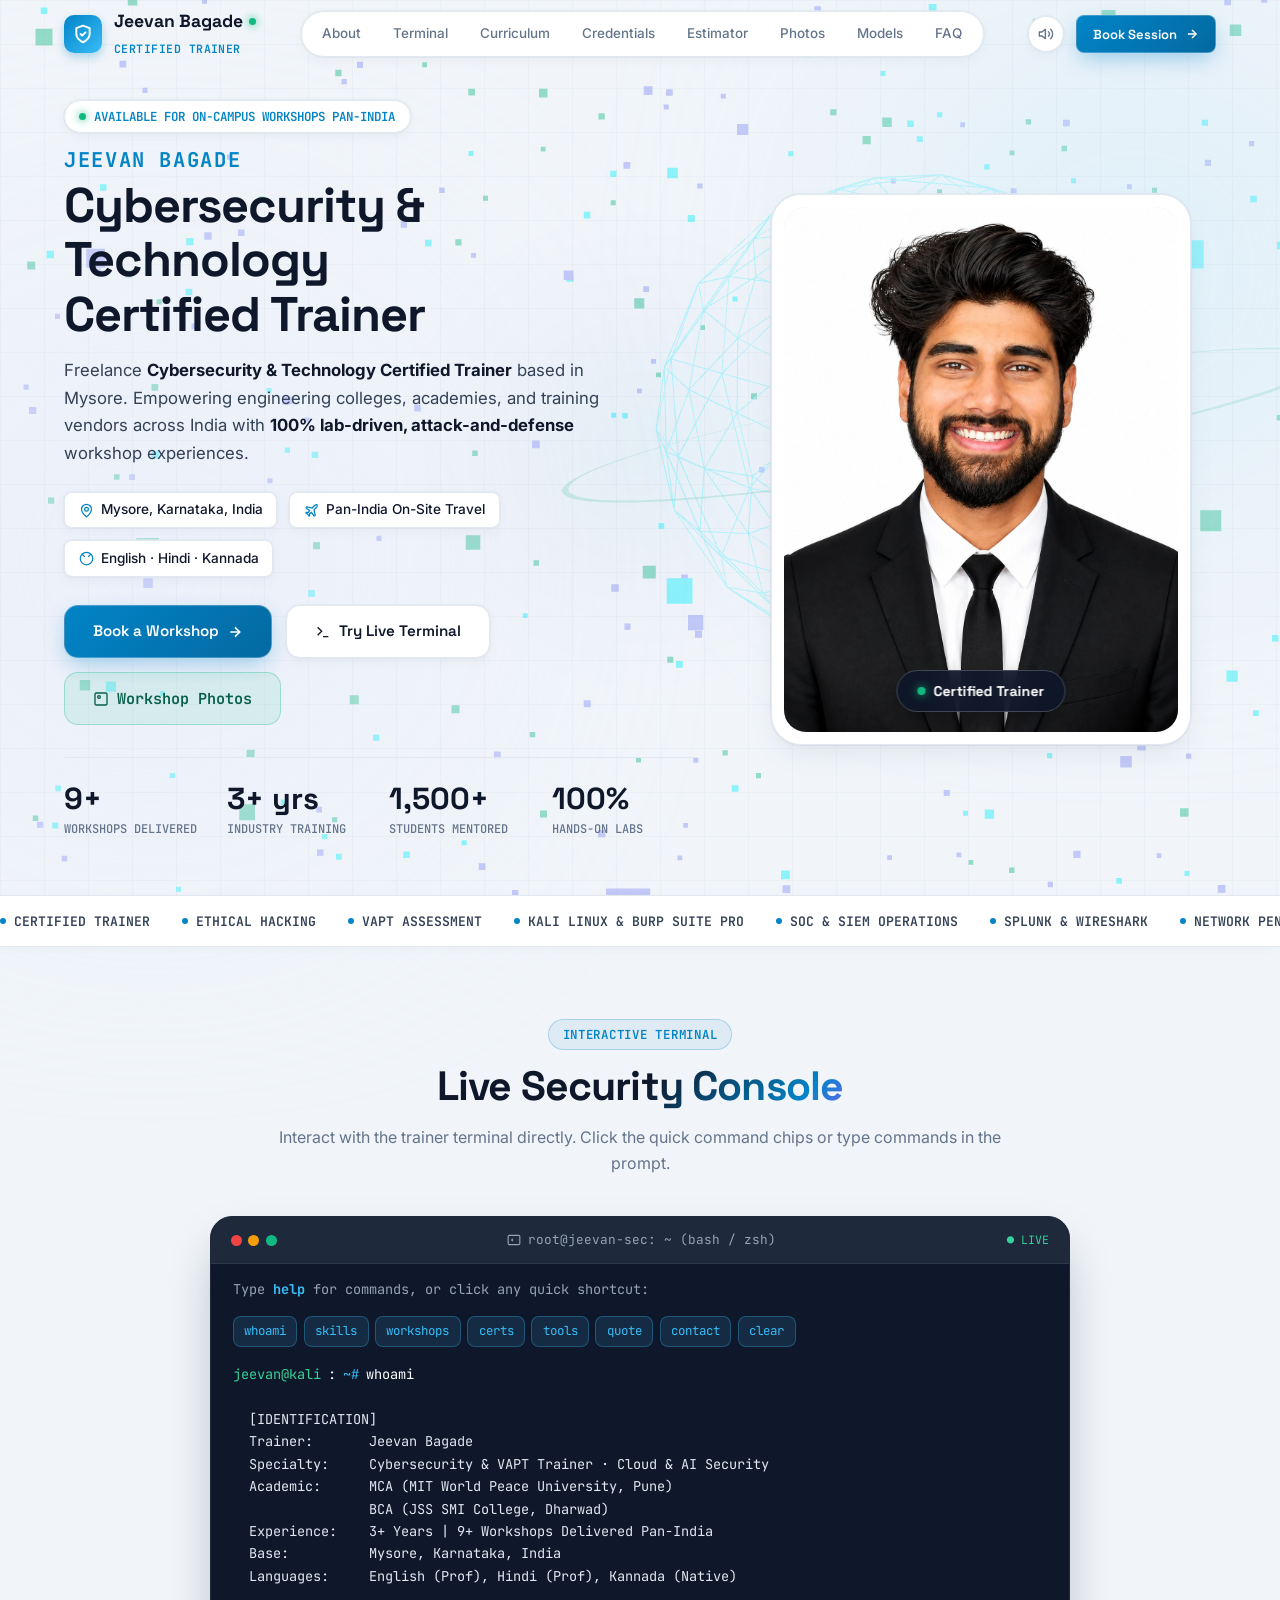
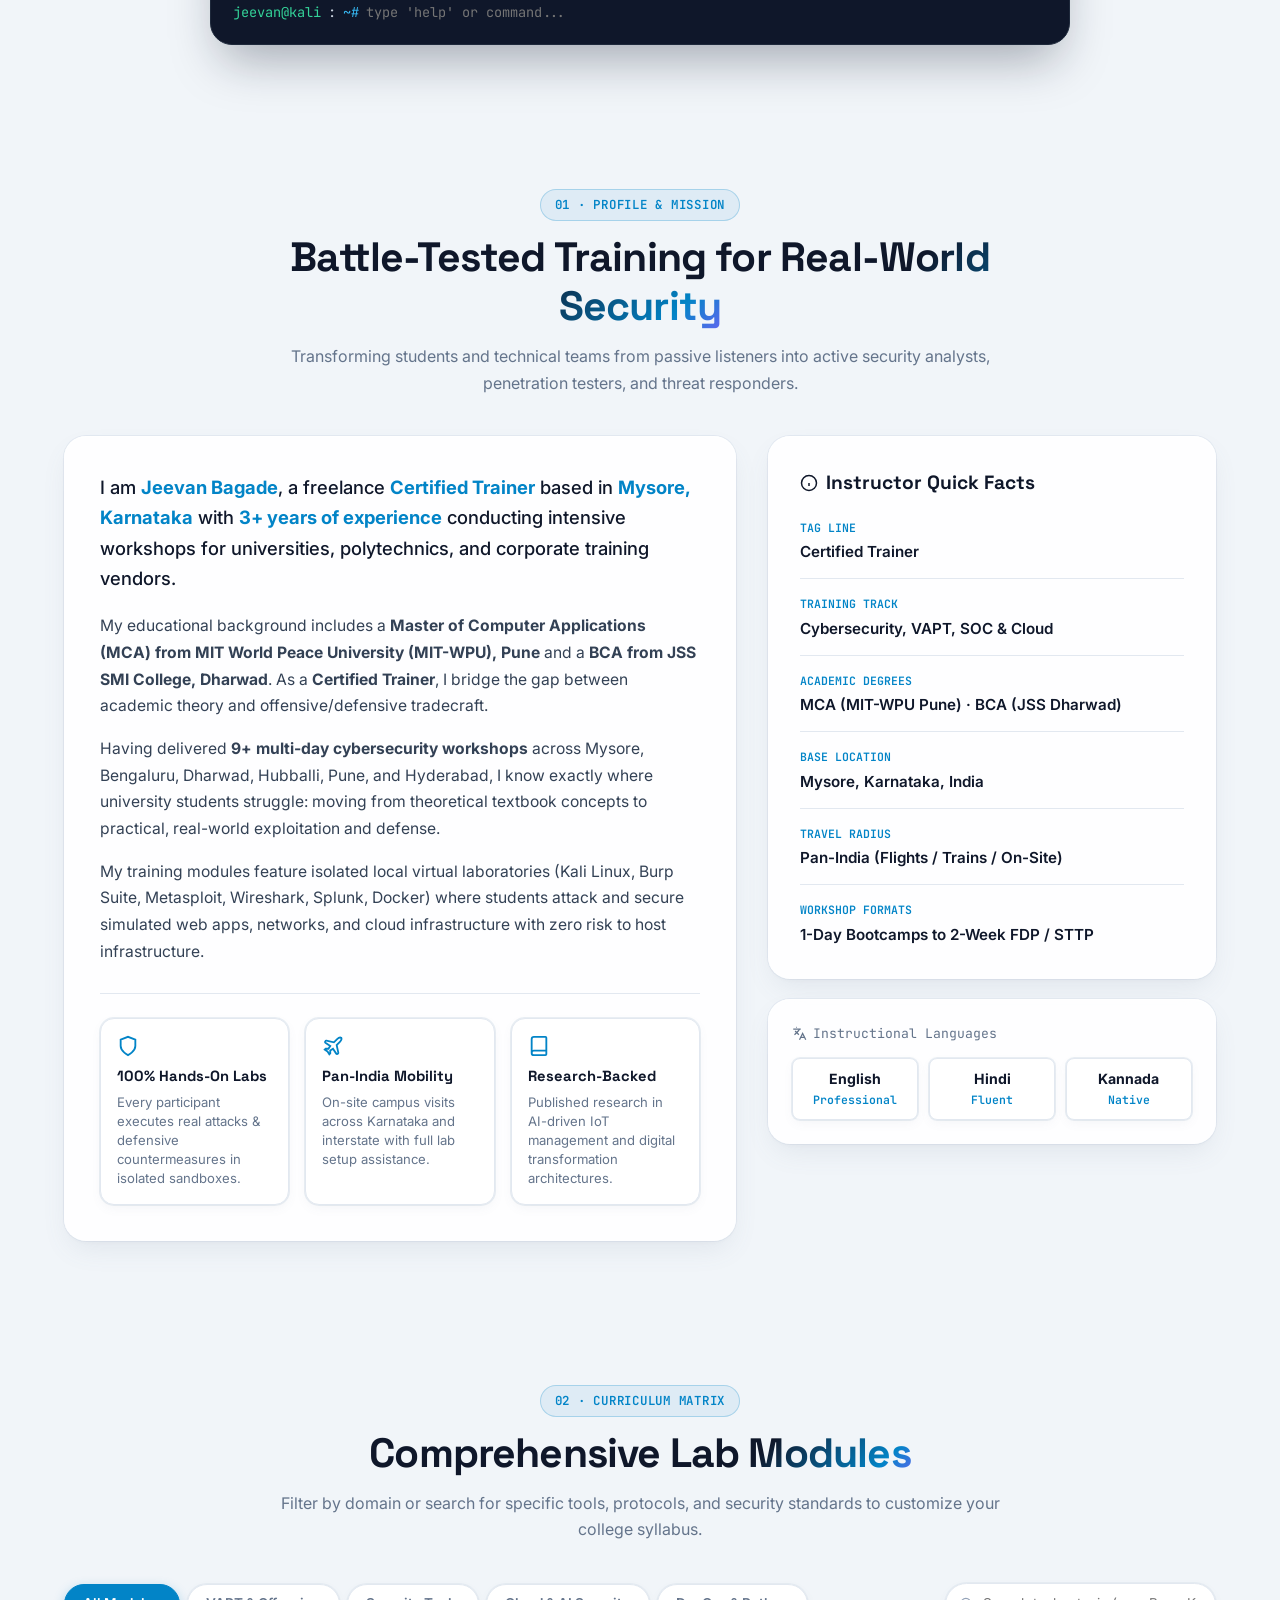
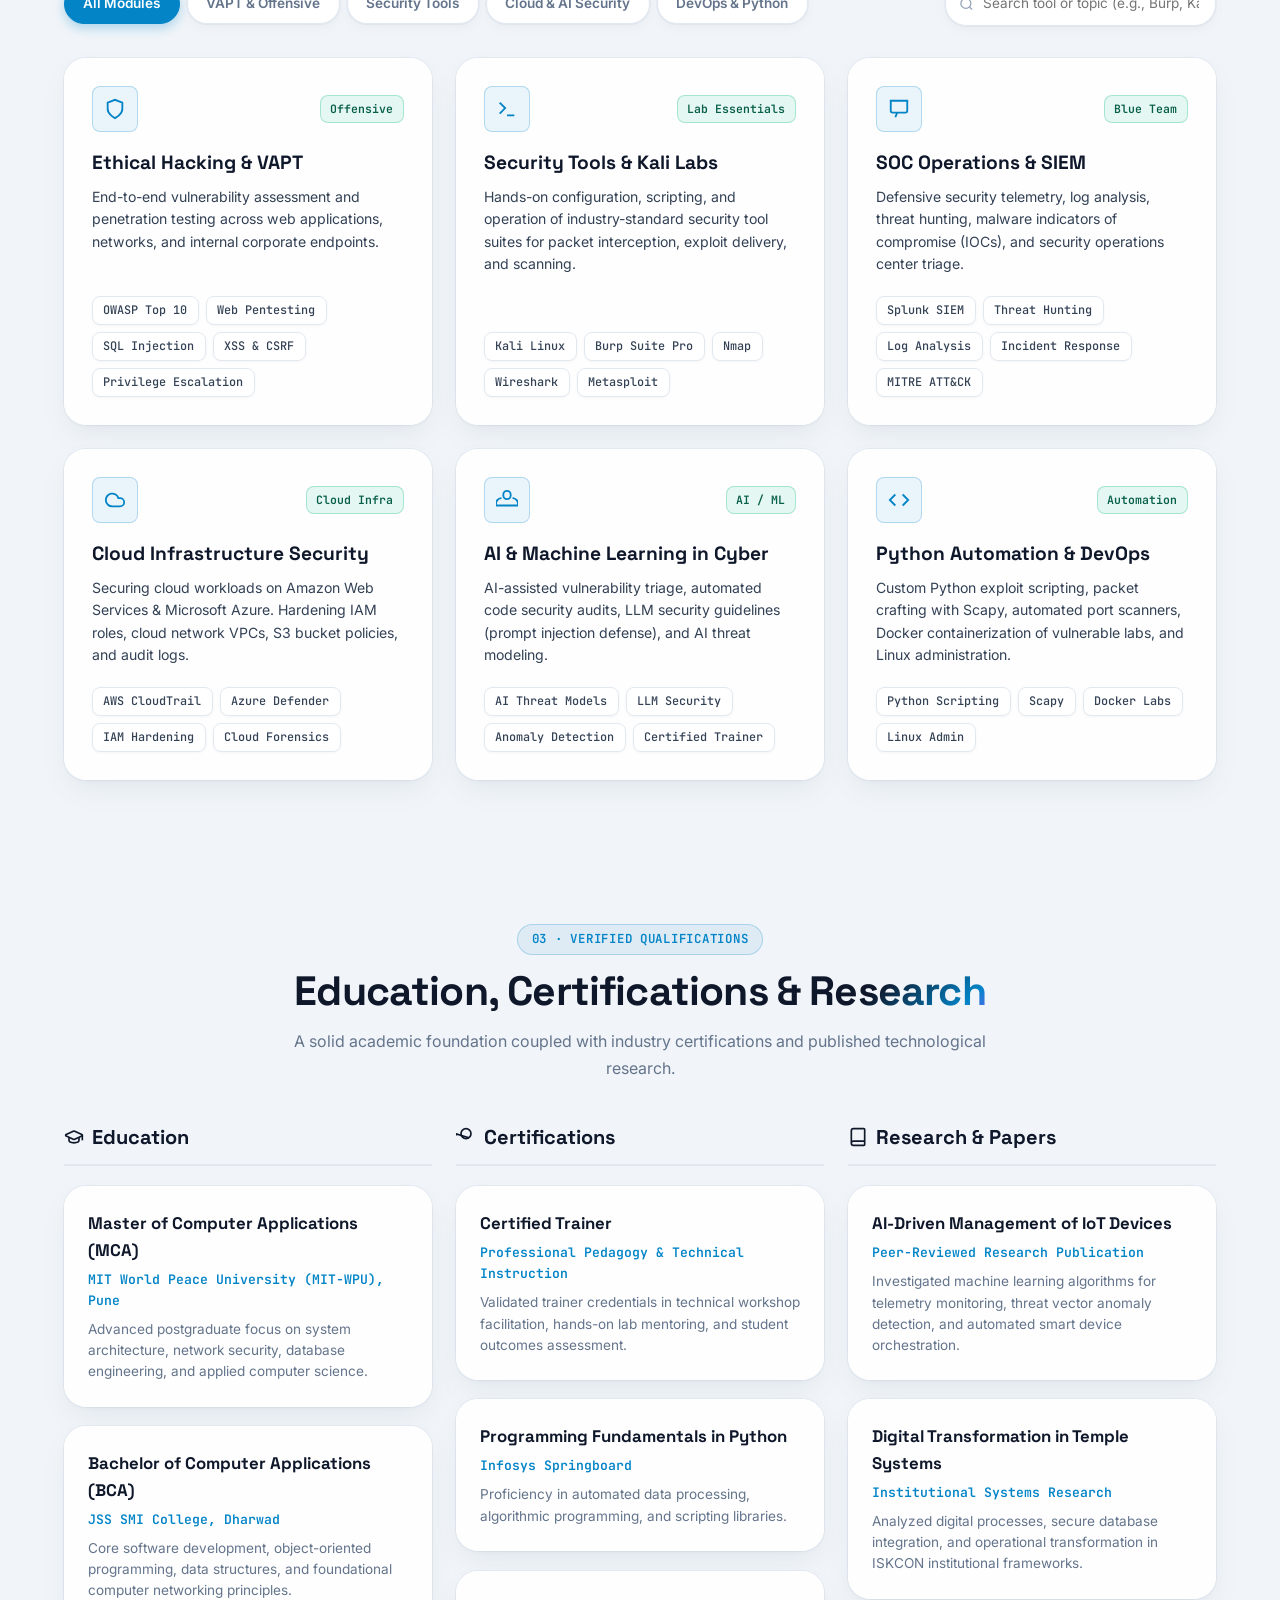
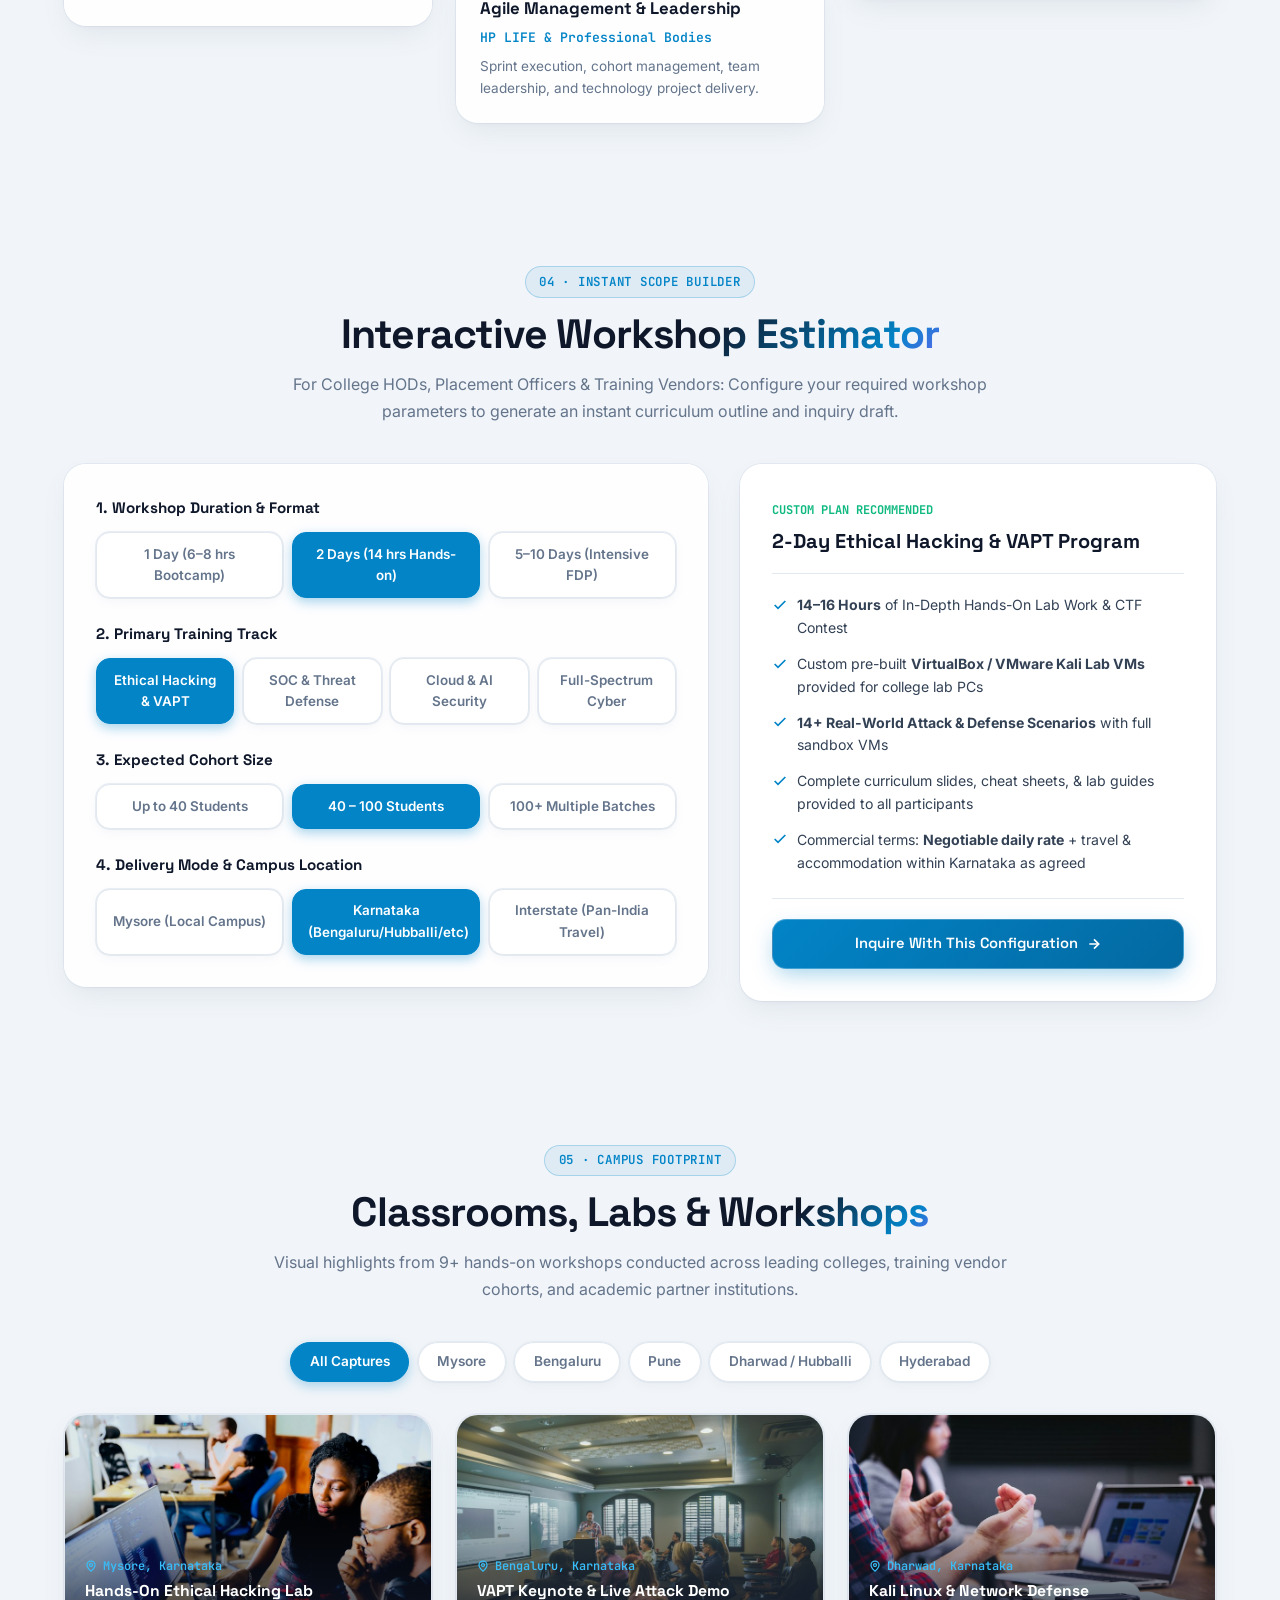
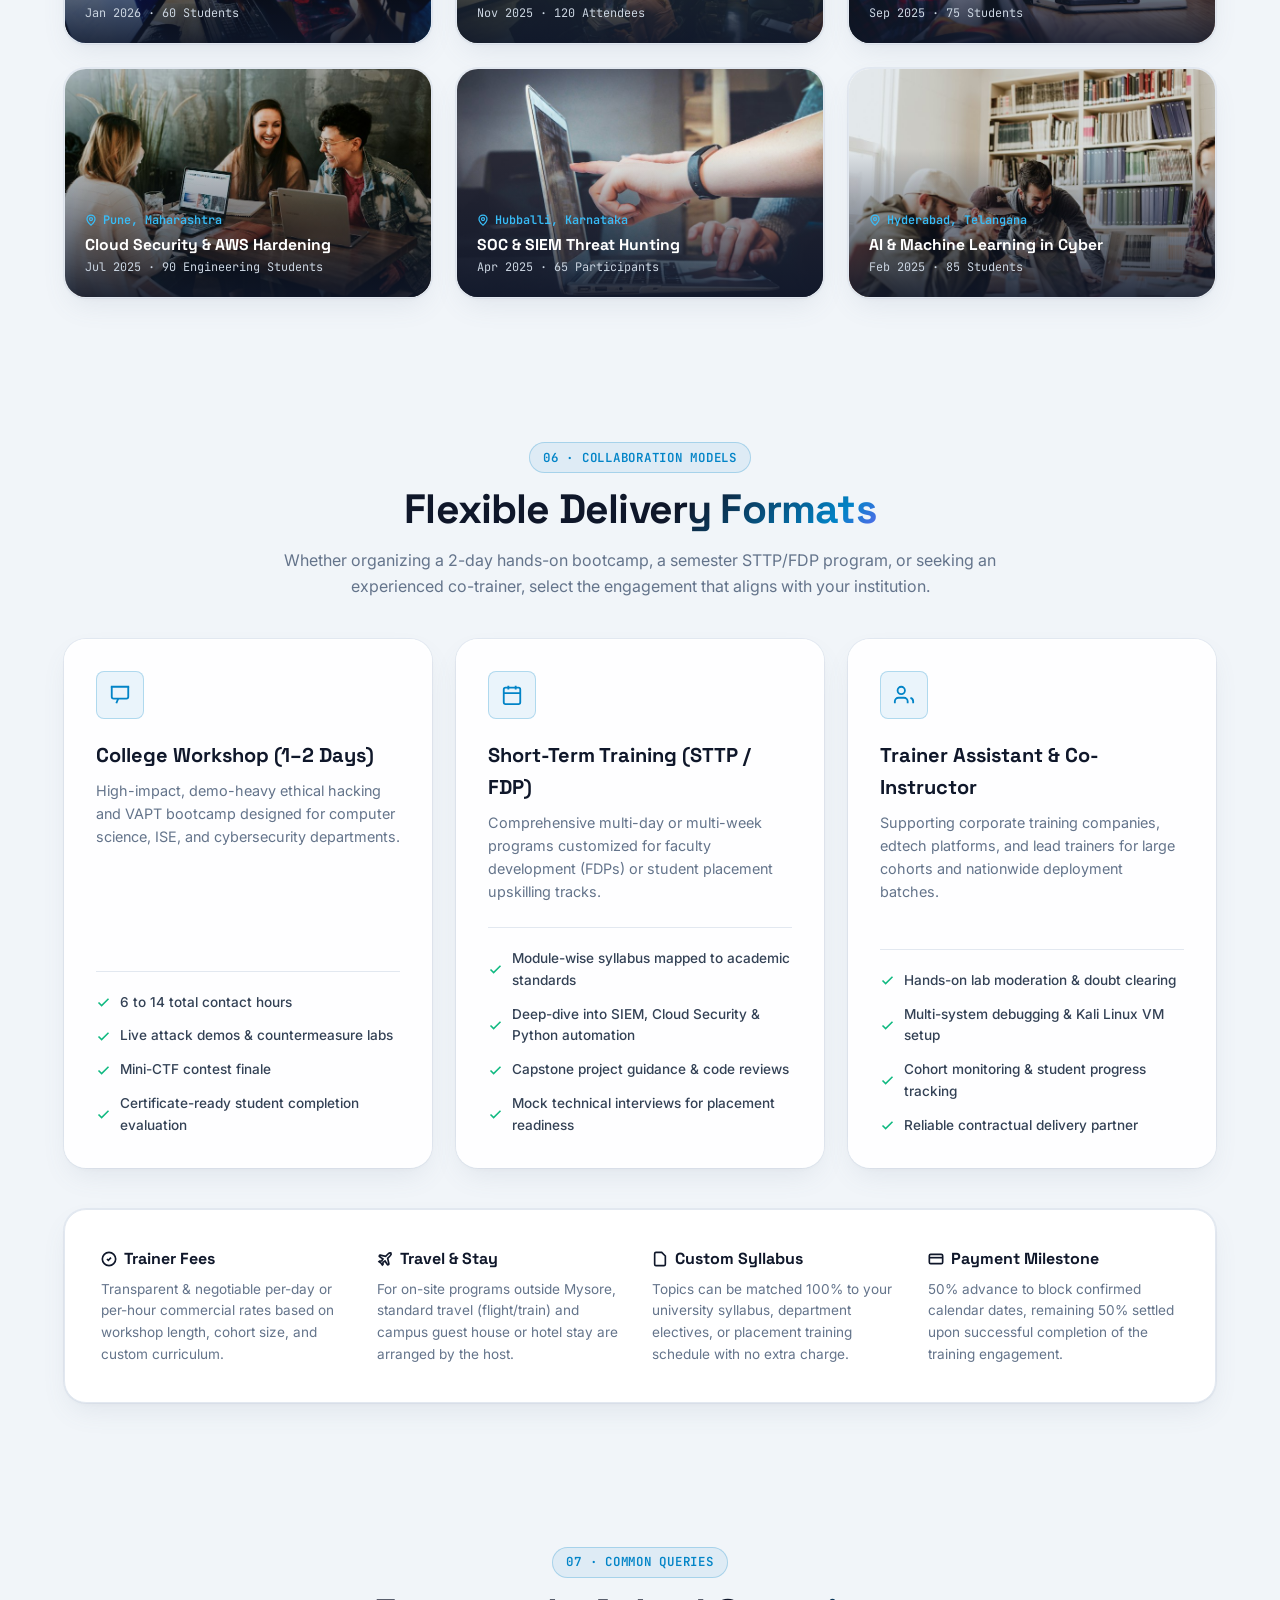
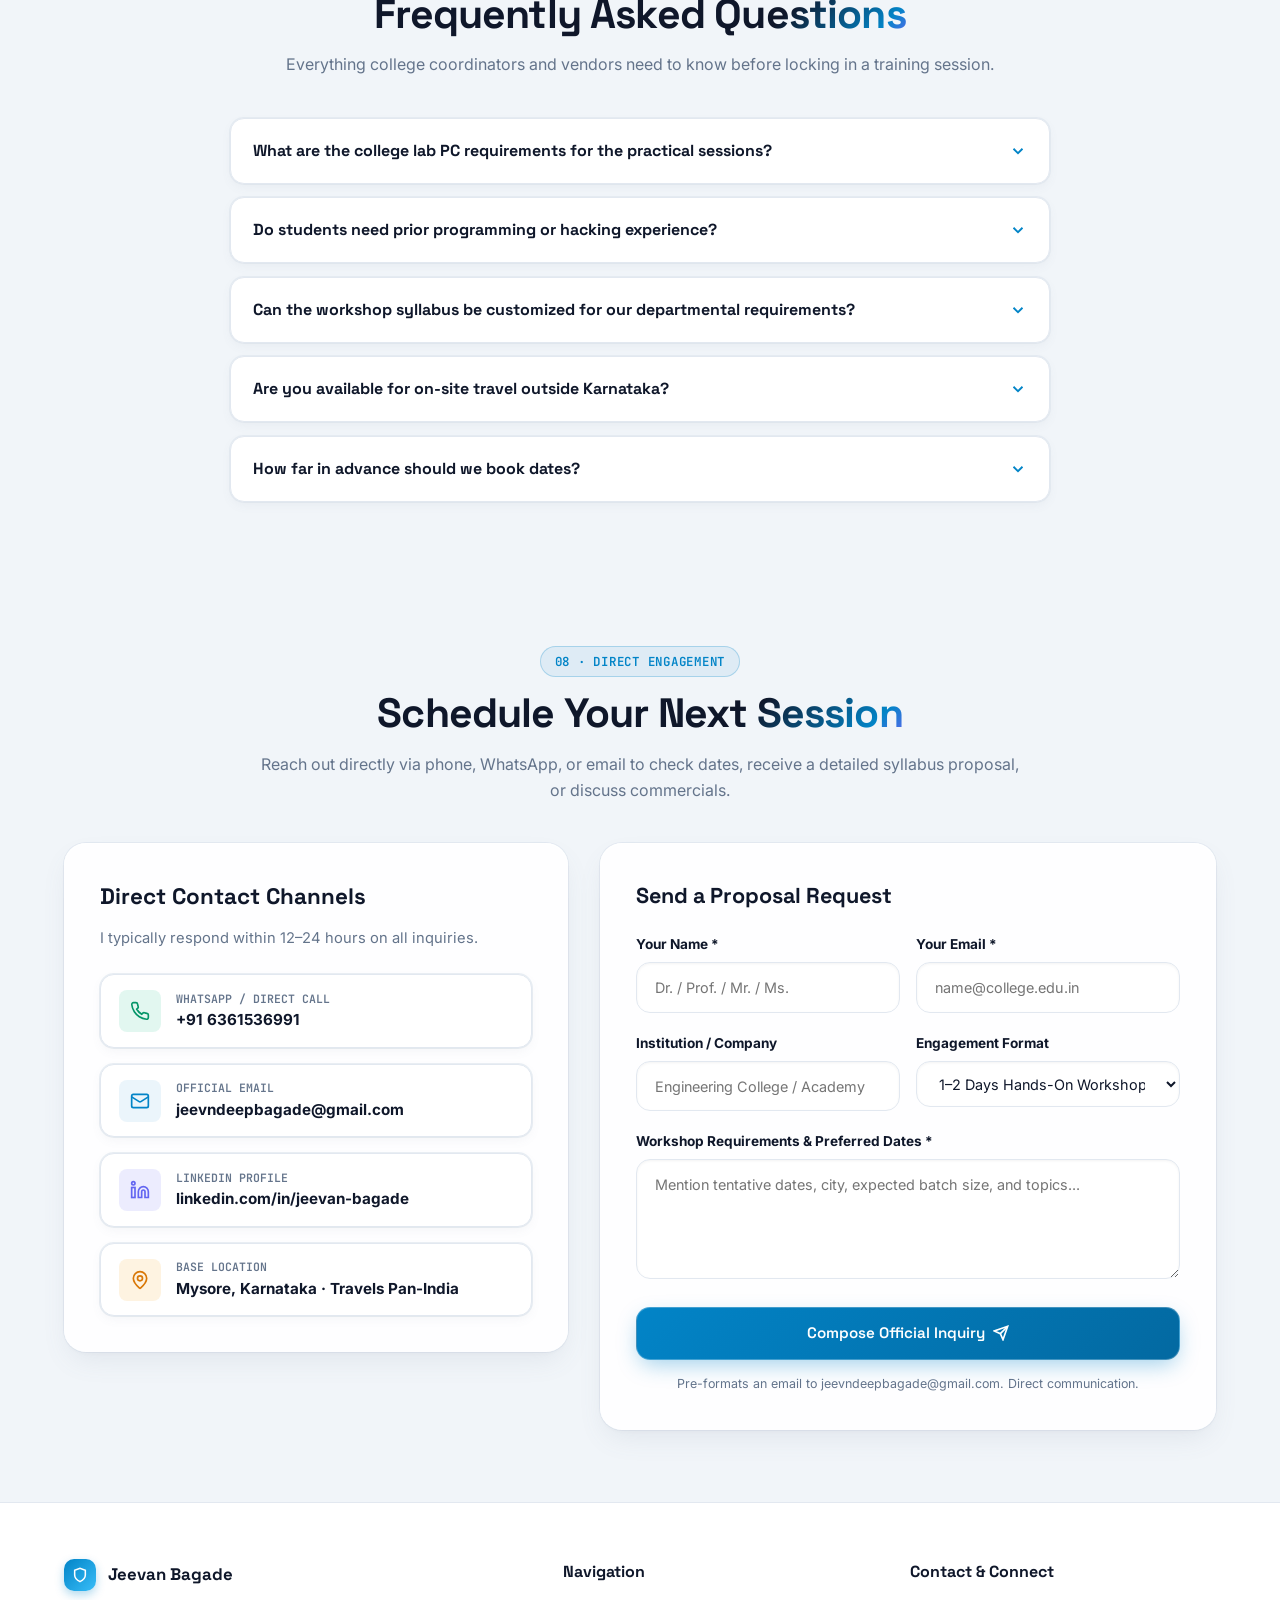
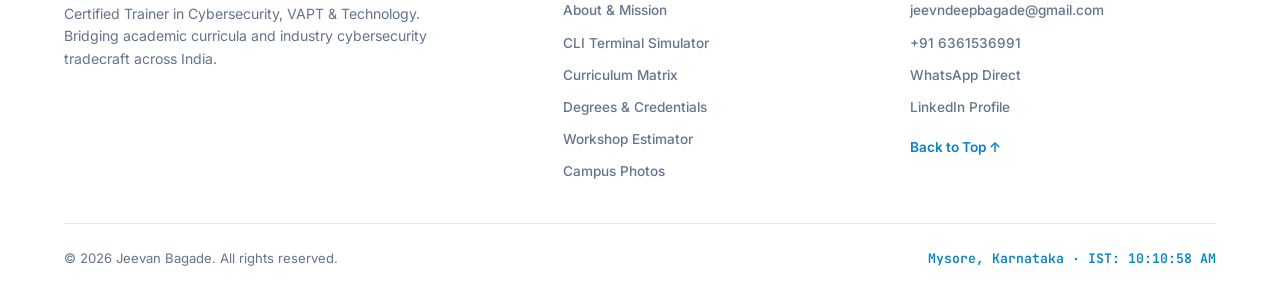
==== index.html @ 4c2729c3 "Initial commit: Jeevan Bagade Portfolio Website" ====
<!DOCTYPE html>
<html lang="en">
<head>
  <meta charset="utf-8">
  <meta name="viewport" content="width=device-width, initial-scale=1">
  <meta name="color-scheme" content="light">
  <meta name="theme-color" content="#f1f5f9">

  <title>Jeevan Bagade — Certified Trainer | Cybersecurity &amp; Technology | Mysore, Karnataka</title>
  <meta name="description" content="Jeevan Bagade — Certified Trainer for Cybersecurity, VAPT &amp; Technology based in Mysore, Karnataka. 3+ years experience, 9+ workshops delivered across India.">

  <!-- Open Graph / Meta -->
  <meta property="og:type" content="website">
  <meta property="og:title" content="Jeevan Bagade — Certified Trainer">
  <meta property="og:description" content="Certified Trainer for Cybersecurity &amp; Technology. Hands-on labs in Ethical Hacking, VAPT, SOC &amp; Cloud Security. 9+ workshops pan-India.">
  <meta property="og:image" content="assets/images/portrait.jpg">
  <meta property="og:url" content="https://www.jeevanbagade.in/">
  <meta name="twitter:card" content="summary_large_image">

  <!-- Favicon -->
  <link rel="icon" href="assets/images/favicon.svg" type="image/svg+xml">

  <!-- Google Fonts -->
  <link rel="preconnect" href="https://fonts.googleapis.com">
  <link rel="preconnect" href="https://fonts.gstatic.com" crossorigin>
  <link href="https://fonts.googleapis.com/css2?family=Inter:wght@400;500;600;700&family=JetBrains+Mono:wght@400;500;600&family=Space+Grotesk:wght@500;600;700;800&display=swap" rel="stylesheet">

  <!-- Stylesheet -->
  <link rel="stylesheet" href="css/styles.css">
</head>
<body id="top">

  <!-- WebGL 3D Background Canvas -->
  <canvas id="webgl-canvas" aria-hidden="true"></canvas>

  <!-- Clay Grid & Mouse Glow Followers -->
  <div class="clay-grid-overlay" aria-hidden="true"></div>
  <div class="mouse-glow-follower" id="mouse-glow" aria-hidden="true"></div>

  <!-- Ambient Blurred Orbs (Soft Pastel) -->
  <div class="ambient-orb orb-1" aria-hidden="true"></div>
  <div class="ambient-orb orb-2" aria-hidden="true"></div>

  <!-- Scroll Progress Indicator -->
  <div class="scroll-progress-bar" id="scroll-progress" aria-hidden="true"></div>

  <!-- Accessibility Skip Link -->
  <a class="skip-link" href="#main">Skip to main content</a>

  <!-- ======================= SITE HEADER ======================= -->
  <header class="site-header" id="header">
    <div class="container header-inner">
      <a class="brand" href="#top" aria-label="Jeevan Bagade Portfolio Homepage">
        <div class="brand-badge" aria-hidden="true">
          <svg width="20" height="20" viewBox="0 0 24 24" fill="none" stroke="currentColor" stroke-width="2.3" stroke-linecap="round" stroke-linejoin="round">
            <path d="M12 22s8-4 8-10V5l-8-3-8 3v7c0 6 8 10 8 10z"/>
            <path d="m9 12 2 2 4-4"/>
          </svg>
        </div>
        <div class="brand-text">
          <span class="brand-name">
            Jeevan Bagade
            <span class="brand-status-dot" title="Available for workshops"></span>
          </span>
          <span class="brand-sub">Certified Trainer</span>
        </div>
      </a>

      <!-- Desktop Nav -->
      <nav class="nav-desktop" aria-label="Main Navigation">
        <a class="nav-link" href="#about">About</a>
        <a class="nav-link" href="#terminal">Terminal</a>
        <a class="nav-link" href="#skills">Curriculum</a>
        <a class="nav-link" href="#credentials">Credentials</a>
        <a class="nav-link" href="#estimator">Estimator</a>
        <a class="nav-link" href="#gallery">Photos</a>
        <a class="nav-link" href="#engagements">Models</a>
        <a class="nav-link" href="#faq">FAQ</a>
      </nav>

      <!-- Action buttons -->
      <div class="header-actions">
        <!-- Audio Synth Toggle -->
        <button class="audio-toggle-btn" id="audio-toggle" type="button" aria-label="Toggle cyber audio effects" title="Toggle audio sound FX">
          <svg width="16" height="16" viewBox="0 0 24 24" fill="none" stroke="currentColor" stroke-width="2" stroke-linecap="round" stroke-linejoin="round">
            <polygon points="11 5 6 9 2 9 2 15 6 15 11 19 11 5"></polygon>
            <path d="M15.54 8.46a5 5 0 0 1 0 7.07"></path>
            <path d="M19.07 4.93a10 10 0 0 1 0 14.14"></path>
          </svg>
        </button>

        <a class="btn btn-primary btn-sm" href="#contact">
          <span>Book Session</span>
          <svg width="14" height="14" viewBox="0 0 24 24" fill="none" stroke="currentColor" stroke-width="2.5">
            <line x1="5" y1="12" x2="19" y2="12"></line>
            <polyline points="12 5 19 12 12 19"></polyline>
          </svg>
        </a>

        <!-- Mobile Menu Toggle -->
        <button class="nav-mobile-toggle" id="mobile-toggle" type="button" aria-expanded="false" aria-controls="mobile-drawer" aria-label="Toggle Navigation">
          <svg width="20" height="20" viewBox="0 0 24 24" fill="none" stroke="currentColor" stroke-width="2">
            <line x1="3" y1="12" x2="21" y2="12"></line>
            <line x1="3" y1="6" x2="21" y2="6"></line>
            <line x1="3" y1="18" x2="21" y2="18"></line>
          </svg>
        </button>
      </div>
    </div>
  </header>

  <!-- Mobile Drawer -->
  <div class="mobile-nav-drawer" id="mobile-drawer">
    <a class="mobile-nav-link" href="#about">About <span>→</span></a>
    <a class="mobile-nav-link" href="#terminal">Terminal Simulator <span>→</span></a>
    <a class="mobile-nav-link" href="#skills">Curriculum &amp; Labs <span>→</span></a>
    <a class="mobile-nav-link" href="#credentials">Credentials <span>→</span></a>
    <a class="mobile-nav-link" href="#estimator">Workshop Estimator <span>→</span></a>
    <a class="mobile-nav-link" href="#gallery">On Campus Photos <span>→</span></a>
    <a class="mobile-nav-link" href="#engagements">Engagement Models <span>→</span></a>
    <a class="mobile-nav-link" href="#faq">FAQ <span>→</span></a>
    <a class="btn btn-primary btn-block mt-3" href="#contact">Schedule Workshop Now</a>
  </div>

  <main id="main">

    <!-- ======================= HERO SECTION (CLAY WHITE) ======================= -->
    <section class="hero-section" id="hero">
      <div class="container hero-grid">
        <div class="hero-content">
          
          <div class="hero-badge-pill">
            <span class="brand-status-dot"></span>
            <span>AVAILABLE FOR ON-CAMPUS WORKSHOPS PAN-INDIA</span>
          </div>

          <h1 class="hero-title">
            <span class="title-lead">Jeevan Bagade</span>
            Cybersecurity &amp; Technology <br>
            <span class="gradient-text">Certified Trainer</span>
          </h1>

          <p class="hero-tagline">
            Freelance <strong>Cybersecurity &amp; Technology Certified Trainer</strong> based in Mysore. 
            Empowering engineering colleges, academies, and training vendors across India with 
            <strong>100% lab-driven, attack-and-defense</strong> workshop experiences.
          </p>

          <div class="hero-meta-strip">
            <div class="hero-meta-item">
              <svg width="15" height="15" viewBox="0 0 24 24" fill="none" stroke="currentColor" stroke-width="2"><path d="M20 10c0 4.99-5.54 10.19-7.4 11.8a1 1 0 0 1-1.2 0C9.54 20.19 4 14.99 4 10a8 8 0 0 1 16 0Z"/><circle cx="12" cy="10" r="3"/></svg>
              <span>Mysore, Karnataka, India</span>
            </div>
            <div class="hero-meta-item">
              <svg width="15" height="15" viewBox="0 0 24 24" fill="none" stroke="currentColor" stroke-width="2"><path d="M17.8 19.2 16 11l3.5-3.5C21 6 21.5 4 21 3c-1-.5-3 0-4.5 1.5L13 8 4.8 6.2c-.5-.1-.9.1-1.1.5l-.3.5c-.2.5-.1 1 .3 1.3L9 12l-2 3H4l-1 1 3 2 2 3 1-1v-3l3-2 3.5 5.3c.3.4.8.5 1.3.3l.5-.2c.4-.3.6-.7.5-1.2Z"/></svg>
              <span>Pan-India On-Site Travel</span>
            </div>
            <div class="hero-meta-item">
              <svg width="15" height="15" viewBox="0 0 24 24" fill="none" stroke="currentColor" stroke-width="2"><circle cx="12" cy="12" r="10"/><path d="m4.93 4.93 4.24 4.24"/><path d="m14.83 9.17 4.24-4.24"/></svg>
              <span>English · Hindi · Kannada</span>
            </div>
          </div>

          <div class="hero-cta-group">
            <a class="btn btn-primary btn-lg" href="#contact">
              <span>Book a Workshop</span>
              <svg width="16" height="16" viewBox="0 0 24 24" fill="none" stroke="currentColor" stroke-width="2.5"><line x1="5" y1="12" x2="19" y2="12"></line><polyline points="12 5 19 12 12 19"></polyline></svg>
            </a>
            <a class="btn btn-secondary btn-lg" href="#terminal">
              <svg width="16" height="16" viewBox="0 0 24 24" fill="none" stroke="currentColor" stroke-width="2"><polyline points="4 17 10 11 4 5"></polyline><line x1="12" y1="19" x2="20" y2="19"></line></svg>
              <span>Try Live Terminal</span>
            </a>
            <a class="btn btn-terminal btn-lg" href="#gallery">
              <svg width="16" height="16" viewBox="0 0 24 24" fill="none" stroke="currentColor" stroke-width="2"><rect width="18" height="18" x="3" y="3" rx="2"/><circle cx="9" cy="9" r="2"/></svg>
              <span>Workshop Photos</span>
            </a>
          </div>

          <!-- Stats Row -->
          <div class="hero-stats-row">
            <div class="stat-item">
              <span class="stat-value">9+</span>
              <span class="stat-label">Workshops Delivered</span>
            </div>
            <div class="stat-item">
              <span class="stat-value">3+ yrs</span>
              <span class="stat-label">Industry Training</span>
            </div>
            <div class="stat-item">
              <span class="stat-value">1,500+</span>
              <span class="stat-label">Students Mentored</span>
            </div>
            <div class="stat-item">
              <span class="stat-value">100%</span>
              <span class="stat-label">Hands-On Labs</span>
            </div>
          </div>

        </div>

        <!-- Hero Visual Frame with Real Trainer Photo -->
        <div class="hero-visual-card">
          <div class="clay-card hero-portrait-frame clay-card-interactive" id="portrait-card">
            <div class="portrait-inner">
              <img class="portrait-img" src="assets/images/portrait.jpg" alt="Jeevan Bagade — Certified Trainer" width="600" height="800" fetchpriority="high">
              <!-- Pillowy Tagline Badge on Photo -->
              <div class="portrait-badge-tagline">
                <span class="badge-pulse-dot"></span>
                <span>Certified Trainer</span>
              </div>
            </div>
          </div>
        </div>
      </div>
    </section>

    <!-- ======================= MARQUEE RUNNER ======================= -->
    <div class="marquee-container" aria-hidden="true">
      <div class="marquee-track">
        <div class="marquee-item"><span class="marquee-dot"></span> Certified Trainer</div>
        <div class="marquee-item"><span class="marquee-dot"></span> Ethical Hacking</div>
        <div class="marquee-item"><span class="marquee-dot"></span> VAPT Assessment</div>
        <div class="marquee-item"><span class="marquee-dot"></span> Kali Linux &amp; Burp Suite Pro</div>
        <div class="marquee-item"><span class="marquee-dot"></span> SOC &amp; SIEM Operations</div>
        <div class="marquee-item"><span class="marquee-dot"></span> Splunk &amp; Wireshark</div>
        <div class="marquee-item"><span class="marquee-dot"></span> Network Penetration Testing</div>
        <div class="marquee-item"><span class="marquee-dot"></span> Cloud Security (AWS &amp; Azure)</div>
        <div class="marquee-item"><span class="marquee-dot"></span> AI &amp; Machine Learning Security</div>
        <div class="marquee-item"><span class="marquee-dot"></span> Python Automation &amp; Scapy</div>
        <div class="marquee-item"><span class="marquee-dot"></span> Metasploit &amp; OpenVAS</div>
        <!-- Duplicate for infinite seamless scroll -->
        <div class="marquee-item"><span class="marquee-dot"></span> Certified Trainer</div>
        <div class="marquee-item"><span class="marquee-dot"></span> Ethical Hacking</div>
        <div class="marquee-item"><span class="marquee-dot"></span> VAPT Assessment</div>
        <div class="marquee-item"><span class="marquee-dot"></span> Kali Linux &amp; Burp Suite Pro</div>
        <div class="marquee-item"><span class="marquee-dot"></span> SOC &amp; SIEM Operations</div>
        <div class="marquee-item"><span class="marquee-dot"></span> Splunk &amp; Wireshark</div>
        <div class="marquee-item"><span class="marquee-dot"></span> Network Penetration Testing</div>
        <div class="marquee-item"><span class="marquee-dot"></span> Cloud Security (AWS &amp; Azure)</div>
        <div class="marquee-item"><span class="marquee-dot"></span> AI &amp; Machine Learning Security</div>
        <div class="marquee-item"><span class="marquee-dot"></span> Python Automation &amp; Scapy</div>
        <div class="marquee-item"><span class="marquee-dot"></span> Metasploit &amp; OpenVAS</div>
      </div>
    </div>

    <!-- ======================= INTERACTIVE TERMINAL ======================= -->
    <section class="section" id="terminal" aria-labelledby="terminal-heading">
      <div class="container">
        <header class="section-head">
          <span class="section-kicker">Interactive Terminal</span>
          <h2 class="section-title" id="terminal-heading">
            Live <span class="gradient-text">Security Console</span>
          </h2>
          <p class="section-desc">
            Interact with the trainer terminal directly. Click the quick command chips or type commands in the prompt.
          </p>
        </header>

        <div class="terminal-wrapper">
          <div class="terminal-header">
            <div class="terminal-controls">
              <span class="terminal-dot dot-red"></span>
              <span class="terminal-dot dot-yellow"></span>
              <span class="terminal-dot dot-green"></span>
            </div>
            <div class="terminal-title">
              <svg width="14" height="14" viewBox="0 0 24 24" fill="none" stroke="currentColor" stroke-width="2"><rect width="20" height="16" x="2" y="4" rx="2"/><path d="m10 10-2 2 2 2"/></svg>
              <span>root@jeevan-sec: ~ (bash / zsh)</span>
            </div>
            <div style="font-size: 0.72rem; color: #34d399; font-family: var(--font-mono);">
              ● LIVE
            </div>
          </div>

          <div class="terminal-body" id="terminal-body">
            <div class="terminal-intro">
              Type <strong style="color: #38bdf8;">help</strong> for commands, or click any quick shortcut:
            </div>

            <!-- Quick Action Chips -->
            <div class="terminal-chips">
              <button class="term-chip" type="button" data-cmd="whoami">whoami</button>
              <button class="term-chip" type="button" data-cmd="skills">skills</button>
              <button class="term-chip" type="button" data-cmd="workshops">workshops</button>
              <button class="term-chip" type="button" data-cmd="certs">certs</button>
              <button class="term-chip" type="button" data-cmd="tools">tools</button>
              <button class="term-chip" type="button" data-cmd="quote">quote</button>
              <button class="term-chip" type="button" data-cmd="contact">contact</button>
              <button class="term-chip" type="button" data-cmd="clear">clear</button>
            </div>

            <!-- Output Entries Container -->
            <div class="terminal-output" id="terminal-output">
              <!-- Dynamically populated -->
            </div>

            <!-- Input Row -->
            <div class="terminal-input-row">
              <span class="terminal-prompt-user">jeevan@kali</span>:<span class="terminal-prompt-path">~#</span>
              <input class="terminal-input" id="terminal-input" type="text" autocomplete="off" autocorrect="off" autocapitalize="off" spellcheck="false" placeholder="type 'help' or command..." aria-label="Terminal command prompt">
            </div>
          </div>
        </div>
      </div>
    </section>

    <!-- ======================= ABOUT SECTION (CLAY WHITE) ======================= -->
    <section class="section" id="about" aria-labelledby="about-heading">
      <div class="container">
        <header class="section-head">
          <span class="section-kicker">01 · Profile &amp; Mission</span>
          <h2 class="section-title" id="about-heading">
            Battle-Tested Training for <span class="gradient-text">Real-World Security</span>
          </h2>
          <p class="section-desc">
            Transforming students and technical teams from passive listeners into active security analysts, penetration testers, and threat responders.
          </p>
        </header>

        <div class="about-grid">
          <article class="clay-card about-card-main clay-card-interactive">
            <p class="about-lead">
              I am <strong>Jeevan Bagade</strong>, a freelance <strong>Certified Trainer</strong> based in <strong>Mysore, Karnataka</strong> with <strong>3+ years of experience</strong> conducting intensive workshops for universities, polytechnics, and corporate training vendors.
            </p>

            <div class="about-body">
              <p>
                My educational background includes a <strong>Master of Computer Applications (MCA) from MIT World Peace University (MIT-WPU), Pune</strong> and a <strong>BCA from JSS SMI College, Dharwad</strong>. As a <strong>Certified Trainer</strong>, I bridge the gap between academic theory and offensive/defensive tradecraft.
              </p>
              <p>
                Having delivered <strong>9+ multi-day cybersecurity workshops</strong> across Mysore, Bengaluru, Dharwad, Hubballi, Pune, and Hyderabad, I know exactly where university students struggle: moving from theoretical textbook concepts to practical, real-world exploitation and defense.
              </p>
              <p>
                My training modules feature isolated local virtual laboratories (Kali Linux, Burp Suite, Metasploit, Wireshark, Splunk, Docker) where students attack and secure simulated web apps, networks, and cloud infrastructure with zero risk to host infrastructure.
              </p>
            </div>

            <!-- Core Training Pillars -->
            <div class="about-pillars">
              <div class="pillar-item">
                <svg width="22" height="22" viewBox="0 0 24 24" fill="none" stroke="currentColor" stroke-width="2"><path d="M12 22s8-4 8-10V5l-8-3-8 3v7c0 6 8 10 8 10z"/></svg>
                <h4>100% Hands-On Labs</h4>
                <p>Every participant executes real attacks &amp; defensive countermeasures in isolated sandboxes.</p>
              </div>

              <div class="pillar-item">
                <svg width="22" height="22" viewBox="0 0 24 24" fill="none" stroke="currentColor" stroke-width="2"><path d="M17.8 19.2 16 11l3.5-3.5C21 6 21.5 4 21 3c-1-.5-3 0-4.5 1.5L13 8 4.8 6.2c-.5-.1-.9.1-1.1.5l-.3.5c-.2.5-.1 1 .3 1.3L9 12l-2 3H4l-1 1 3 2 2 3 1-1v-3l3-2 3.5 5.3c.3.4.8.5 1.3.3l.5-.2c.4-.3.6-.7.5-1.2Z"/></svg>
                <h4>Pan-India Mobility</h4>
                <p>On-site campus visits across Karnataka and interstate with full lab setup assistance.</p>
              </div>

              <div class="pillar-item">
                <svg width="22" height="22" viewBox="0 0 24 24" fill="none" stroke="currentColor" stroke-width="2"><path d="M4 19.5v-15A2.5 2.5 0 0 1 6.5 2H19a1 1 0 0 1 1 1v18a1 1 0 0 1-1 1H6.5a1 1 0 0 1 0-5H20"/></svg>
                <h4>Research-Backed</h4>
                <p>Published research in AI-driven IoT management and digital transformation architectures.</p>
              </div>
            </div>
          </article>

          <!-- Sidebar Facts & Languages -->
          <div class="facts-sidebar">
            <div class="clay-card facts-panel clay-card-interactive">
              <h3>
                <svg width="18" height="18" viewBox="0 0 24 24" fill="none" stroke="currentColor" stroke-width="2"><circle cx="12" cy="12" r="10"/><line x1="12" y1="16" x2="12" y2="12"/><line x1="12" y1="8" x2="12.01" y2="8"/></svg>
                Instructor Quick Facts
              </h3>

              <div class="facts-list">
                <div class="fact-row">
                  <span class="fact-label">Tag Line</span>
                  <span class="fact-value">Certified Trainer</span>
                </div>
                <div class="fact-row">
                  <span class="fact-label">Training Track</span>
                  <span class="fact-value">Cybersecurity, VAPT, SOC &amp; Cloud</span>
                </div>
                <div class="fact-row">
                  <span class="fact-label">Academic Degrees</span>
                  <span class="fact-value">MCA (MIT-WPU Pune) · BCA (JSS Dharwad)</span>
                </div>
                <div class="fact-row">
                  <span class="fact-label">Base Location</span>
                  <span class="fact-value">Mysore, Karnataka, India</span>
                </div>
                <div class="fact-row">
                  <span class="fact-label">Travel Radius</span>
                  <span class="fact-value">Pan-India (Flights / Trains / On-Site)</span>
                </div>
                <div class="fact-row">
                  <span class="fact-label">Workshop Formats</span>
                  <span class="fact-value">1-Day Bootcamps to 2-Week FDP / STTP</span>
                </div>
              </div>
            </div>

            <div class="clay-card languages-box">
              <div style="font-size: 0.82rem; font-family: var(--font-mono); color: var(--text-muted); display: flex; align-items: center; gap: 0.4rem;">
                <svg width="15" height="15" viewBox="0 0 24 24" fill="none" stroke="currentColor" stroke-width="2"><path d="m5 8 6 6"/><path d="m4 14 6-6 2-3"/><path d="M2 5h12"/><path d="M7 2h1"/><path d="m22 22-5-10-5 10"/><path d="M14 18h6"/></svg>
                Instructional Languages
              </div>
              <div class="lang-grid">
                <div class="lang-pill">
                  <span class="lang-name">English</span>
                  <span class="lang-level">Professional</span>
                </div>
                <div class="lang-pill">
                  <span class="lang-name">Hindi</span>
                  <span class="lang-level">Fluent</span>
                </div>
                <div class="lang-pill">
                  <span class="lang-name">Kannada</span>
                  <span class="lang-level">Native</span>
                </div>
              </div>
            </div>
          </div>
        </div>
      </div>
    </section>

    <!-- ======================= SKILLS & LABS MATRIX ======================= -->
    <section class="section" id="skills" aria-labelledby="skills-heading">
      <div class="container">
        <header class="section-head">
          <span class="section-kicker">02 · Curriculum Matrix</span>
          <h2 class="section-title" id="skills-heading">
            Comprehensive <span class="gradient-text">Lab Modules</span>
          </h2>
          <p class="section-desc">
            Filter by domain or search for specific tools, protocols, and security standards to customize your college syllabus.
          </p>
        </header>

        <!-- Filter & Search Controls -->
        <div class="skills-filter-bar">
          <div class="filter-pills" id="skill-filters">
            <button class="filter-btn active" type="button" data-filter="all">All Modules</button>
            <button class="filter-btn" type="button" data-filter="vapt">VAPT &amp; Offensive</button>
            <button class="filter-btn" type="button" data-filter="tools">Security Tools</button>
            <button class="filter-btn" type="button" data-filter="cloud">Cloud &amp; AI Security</button>
            <button class="filter-btn" type="button" data-filter="devops">DevOps &amp; Python</button>
          </div>

          <div class="skills-search-wrap">
            <svg width="15" height="15" viewBox="0 0 24 24" fill="none" stroke="currentColor" stroke-width="2"><circle cx="11" cy="11" r="8"/><path d="m21 21-4.3-4.3"/></svg>
            <input class="skills-search-input" id="skills-search" type="text" placeholder="Search tool or topic (e.g., Burp, Kali, AWS)..." aria-label="Search skills and tools">
          </div>
        </div>

        <!-- Skills Grid -->
        <div class="skills-grid" id="skills-container">

          <!-- Card 1 -->
          <article class="clay-card skill-card clay-card-interactive" data-category="vapt" data-tags="ethical hacking vapt penetration testing owasp red team">
            <div class="skill-header">
              <div class="skill-icon-wrap">
                <svg width="22" height="22" viewBox="0 0 24 24" fill="none" stroke="currentColor" stroke-width="2"><path d="M12 22s8-4 8-10V5l-8-3-8 3v7c0 6 8 10 8 10z"/></svg>
              </div>
              <span class="skill-badge">Offensive</span>
            </div>
            <h3 class="skill-title">Ethical Hacking &amp; VAPT</h3>
            <p class="skill-desc">End-to-end vulnerability assessment and penetration testing across web applications, networks, and internal corporate endpoints.</p>
            <div class="skill-tags">
              <span class="tech-tag">OWASP Top 10</span>
              <span class="tech-tag">Web Pentesting</span>
              <span class="tech-tag">SQL Injection</span>
              <span class="tech-tag">XSS &amp; CSRF</span>
              <span class="tech-tag">Privilege Escalation</span>
            </div>
          </article>

          <!-- Card 2 -->
          <article class="clay-card skill-card clay-card-interactive" data-category="tools" data-tags="kali linux burp suite nmap wireshark metasploit">
            <div class="skill-header">
              <div class="skill-icon-wrap">
                <svg width="22" height="22" viewBox="0 0 24 24" fill="none" stroke="currentColor" stroke-width="2"><polyline points="4 17 10 11 4 5"></polyline><line x1="12" y1="19" x2="20" y2="19"></line></svg>
              </div>
              <span class="skill-badge">Lab Essentials</span>
            </div>
            <h3 class="skill-title">Security Tools &amp; Kali Labs</h3>
            <p class="skill-desc">Hands-on configuration, scripting, and operation of industry-standard security tool suites for packet interception, exploit delivery, and scanning.</p>
            <div class="skill-tags">
              <span class="tech-tag">Kali Linux</span>
              <span class="tech-tag">Burp Suite Pro</span>
              <span class="tech-tag">Nmap</span>
              <span class="tech-tag">Wireshark</span>
              <span class="tech-tag">Metasploit</span>
            </div>
          </article>

          <!-- Card 3 -->
          <article class="clay-card skill-card clay-card-interactive" data-category="vapt" data-tags="soc siem splunk incident response blue team threat hunting">
            <div class="skill-header">
              <div class="skill-icon-wrap">
                <svg width="22" height="22" viewBox="0 0 24 24" fill="none" stroke="currentColor" stroke-width="2"><path d="M2 3h20"/><path d="M21 3v11a2 2 0 0 1-2 2H5a2 2 0 0 1-2-2V3"/><path d="m10 16-2 5"/></svg>
              </div>
              <span class="skill-badge">Blue Team</span>
            </div>
            <h3 class="skill-title">SOC Operations &amp; SIEM</h3>
            <p class="skill-desc">Defensive security telemetry, log analysis, threat hunting, malware indicators of compromise (IOCs), and security operations center triage.</p>
            <div class="skill-tags">
              <span class="tech-tag">Splunk SIEM</span>
              <span class="tech-tag">Threat Hunting</span>
              <span class="tech-tag">Log Analysis</span>
              <span class="tech-tag">Incident Response</span>
              <span class="tech-tag">MITRE ATT&amp;CK</span>
            </div>
          </article>

          <!-- Card 4 -->
          <article class="clay-card skill-card clay-card-interactive" data-category="cloud" data-tags="cloud security aws azure iam kubernetes docker cloudtrail">
            <div class="skill-header">
              <div class="skill-icon-wrap">
                <svg width="22" height="22" viewBox="0 0 24 24" fill="none" stroke="currentColor" stroke-width="2"><path d="M17.5 19H9a7 7 0 1 1 6.71-9h1.79a4.5 4.5 0 1 1 0 9Z"/></svg>
              </div>
              <span class="skill-badge">Cloud Infra</span>
            </div>
            <h3 class="skill-title">Cloud Infrastructure Security</h3>
            <p class="skill-desc">Securing cloud workloads on Amazon Web Services &amp; Microsoft Azure. Hardening IAM roles, cloud network VPCs, S3 bucket policies, and audit logs.</p>
            <div class="skill-tags">
              <span class="tech-tag">AWS CloudTrail</span>
              <span class="tech-tag">Azure Defender</span>
              <span class="tech-tag">IAM Hardening</span>
              <span class="tech-tag">Cloud Forensics</span>
            </div>
          </article>

          <!-- Card 5 -->
          <article class="clay-card skill-card clay-card-interactive" data-category="cloud" data-tags="ai machine learning deep learning prompt injection llm security">
            <div class="skill-header">
              <div class="skill-icon-wrap">
                <svg width="22" height="22" viewBox="0 0 24 24" fill="none" stroke="currentColor" stroke-width="2"><path d="M12 2a4 4 0 0 1 4 4v1a4 4 0 0 1-4 4 4 4 0 0 1-4-4V6a4 4 0 0 1 4-4Z"/><path d="M18 10a6 6 0 0 1 6 6v2H0v-2a6 6 0 0 1 6-6"/></svg>
              </div>
              <span class="skill-badge">AI / ML</span>
            </div>
            <h3 class="skill-title">AI &amp; Machine Learning in Cyber</h3>
            <p class="skill-desc">AI-assisted vulnerability triage, automated code security audits, LLM security guidelines (prompt injection defense), and AI threat modeling.</p>
            <div class="skill-tags">
              <span class="tech-tag">AI Threat Models</span>
              <span class="tech-tag">LLM Security</span>
              <span class="tech-tag">Anomaly Detection</span>
              <span class="tech-tag">Certified Trainer</span>
            </div>
          </article>

          <!-- Card 6 -->
          <article class="clay-card skill-card clay-card-interactive" data-category="devops" data-tags="python bash docker linux git automation scripting">
            <div class="skill-header">
              <div class="skill-icon-wrap">
                <svg width="22" height="22" viewBox="0 0 24 24" fill="none" stroke="currentColor" stroke-width="2"><polyline points="16 18 22 12 16 6"></polyline><polyline points="8 6 2 12 8 18"></polyline></svg>
              </div>
              <span class="skill-badge">Automation</span>
            </div>
            <h3 class="skill-title">Python Automation &amp; DevOps</h3>
            <p class="skill-desc">Custom Python exploit scripting, packet crafting with Scapy, automated port scanners, Docker containerization of vulnerable labs, and Linux administration.</p>
            <div class="skill-tags">
              <span class="tech-tag">Python Scripting</span>
              <span class="tech-tag">Scapy</span>
              <span class="tech-tag">Docker Labs</span>
              <span class="tech-tag">Linux Admin</span>
            </div>
          </article>

        </div>
      </div>
    </section>

    <!-- ======================= CREDENTIALS (CLAY WHITE) ======================= -->
    <section class="section" id="credentials" aria-labelledby="cred-heading">
      <div class="container">
        <header class="section-head">
          <span class="section-kicker">03 · Verified Qualifications</span>
          <h2 class="section-title" id="cred-heading">
            Education, Certifications &amp; <span class="gradient-text">Research</span>
          </h2>
          <p class="section-desc">
            A solid academic foundation coupled with industry certifications and published technological research.
          </p>
        </header>

        <div class="cred-layout">
          <!-- Column 1: Education -->
          <div class="cred-column">
            <h3 class="cred-col-title">
              <svg width="20" height="20" viewBox="0 0 24 24" fill="none" stroke="currentColor" stroke-width="2"><path d="M21.42 10.92a1 1 0 0 0-.02-1.84L12.83 5.18a2 2 0 0 0-1.66 0L2.6 9.08a1 1 0 0 0 0 1.83l8.57 3.91a2 2 0 0 0 1.66 0Z"/><path d="M22 10v6"/><path d="M6 12.5V16a6 3 0 0 0 12 0v-3.5"/></svg>
              Education
            </h3>

            <div class="clay-card cred-item-card clay-card-interactive">
              <h4>Master of Computer Applications (MCA)</h4>
              <span class="cred-issuer">MIT World Peace University (MIT-WPU), Pune</span>
              <p class="cred-desc">Advanced postgraduate focus on system architecture, network security, database engineering, and applied computer science.</p>
            </div>

            <div class="clay-card cred-item-card clay-card-interactive">
              <h4>Bachelor of Computer Applications (BCA)</h4>
              <span class="cred-issuer">JSS SMI College, Dharwad</span>
              <p class="cred-desc">Core software development, object-oriented programming, data structures, and foundational computer networking principles.</p>
            </div>
          </div>

          <!-- Column 2: Certifications -->
          <div class="cred-column">
            <h3 class="cred-col-title">
              <svg width="20" height="20" viewBox="0 0 24 24" fill="none" stroke="currentColor" stroke-width="2"><circle cx="12" cy="8" r="6"/><path d="M15.477 12.89 1.515 8.526a.5.5 0 0 1-.81.47l-3.58-2.687a1 1 0 0 0-1.197 0l-3.586 2.686a.5.5 0 0 1-.81-.469l1.514-8.526"/></svg>
              Certifications
            </h3>

            <div class="clay-card cred-item-card clay-card-interactive">
              <h4>Certified Trainer</h4>
              <span class="cred-issuer">Professional Pedagogy &amp; Technical Instruction</span>
              <p class="cred-desc">Validated trainer credentials in technical workshop facilitation, hands-on lab mentoring, and student outcomes assessment.</p>
            </div>

            <div class="clay-card cred-item-card clay-card-interactive">
              <h4>Programming Fundamentals in Python</h4>
              <span class="cred-issuer">Infosys Springboard</span>
              <p class="cred-desc">Proficiency in automated data processing, algorithmic programming, and scripting libraries.</p>
            </div>

            <div class="clay-card cred-item-card clay-card-interactive">
              <h4>Agile Management &amp; Leadership</h4>
              <span class="cred-issuer">HP LIFE &amp; Professional Bodies</span>
              <p class="cred-desc">Sprint execution, cohort management, team leadership, and technology project delivery.</p>
            </div>
          </div>

          <!-- Column 3: Research -->
          <div class="cred-column">
            <h3 class="cred-col-title">
              <svg width="20" height="20" viewBox="0 0 24 24" fill="none" stroke="currentColor" stroke-width="2"><path d="M4 19.5v-15A2.5 2.5 0 0 1 6.5 2H19a1 1 0 0 1 1 1v18a1 1 0 0 1-1 1H6.5a1 1 0 0 1 0-5H20"/></svg>
              Research &amp; Papers
            </h3>

            <div class="clay-card cred-item-card clay-card-interactive">
              <h4>AI-Driven Management of IoT Devices</h4>
              <span class="cred-issuer">Peer-Reviewed Research Publication</span>
              <p class="cred-desc">Investigated machine learning algorithms for telemetry monitoring, threat vector anomaly detection, and automated smart device orchestration.</p>
            </div>

            <div class="clay-card cred-item-card clay-card-interactive">
              <h4>Digital Transformation in Temple Systems</h4>
              <span class="cred-issuer">Institutional Systems Research</span>
              <p class="cred-desc">Analyzed digital processes, secure database integration, and operational transformation in ISKCON institutional frameworks.</p>
            </div>
          </div>
        </div>
      </div>
    </section>

    <!-- ======================= INTERACTIVE ESTIMATOR ======================= -->
    <section class="section" id="estimator" aria-labelledby="estimator-heading">
      <div class="container">
        <header class="section-head">
          <span class="section-kicker">04 · Instant Scope Builder</span>
          <h2 class="section-title" id="estimator-heading">
            Interactive <span class="gradient-text">Workshop Estimator</span>
          </h2>
          <p class="section-desc">
            For College HODs, Placement Officers &amp; Training Vendors: Configure your required workshop parameters to generate an instant curriculum outline and inquiry draft.
          </p>
        </header>

        <div class="estimator-container">
          <!-- Estimator Controls -->
          <div class="clay-card estimator-controls">
            
            <!-- Group 1: Duration -->
            <div class="calc-group">
              <label class="calc-label">1. Workshop Duration &amp; Format</label>
              <div class="calc-btn-group" id="opt-duration">
                <button class="calc-choice-btn" type="button" data-val="1-day">1 Day (6–8 hrs Bootcamp)</button>
                <button class="calc-choice-btn selected" type="button" data-val="2-day">2 Days (14 hrs Hands-on)</button>
                <button class="calc-choice-btn" type="button" data-val="multi-day">5–10 Days (Intensive FDP)</button>
              </div>
            </div>

            <!-- Group 2: Focus Track -->
            <div class="calc-group">
              <label class="calc-label">2. Primary Training Track</label>
              <div class="calc-btn-group" id="opt-track">
                <button class="calc-choice-btn selected" type="button" data-val="ethical-vapt">Ethical Hacking &amp; VAPT</button>
                <button class="calc-choice-btn" type="button" data-val="soc-siem">SOC &amp; Threat Defense</button>
                <button class="calc-choice-btn" type="button" data-val="cloud-sec">Cloud &amp; AI Security</button>
                <button class="calc-choice-btn" type="button" data-val="full-sec">Full-Spectrum Cyber</button>
              </div>
            </div>

            <!-- Group 3: Cohort Size -->
            <div class="calc-group">
              <label class="calc-label">3. Expected Cohort Size</label>
              <div class="calc-btn-group" id="opt-cohort">
                <button class="calc-choice-btn" type="button" data-val="small">Up to 40 Students</button>
                <button class="calc-choice-btn selected" type="button" data-val="medium">40 – 100 Students</button>
                <button class="calc-choice-btn" type="button" data-val="large">100+ Multiple Batches</button>
              </div>
            </div>

            <!-- Group 4: Location -->
            <div class="calc-group">
              <label class="calc-label">4. Delivery Mode &amp; Campus Location</label>
              <div class="calc-btn-group" id="opt-location">
                <button class="calc-choice-btn" type="button" data-val="local">Mysore (Local Campus)</button>
                <button class="calc-choice-btn selected" type="button" data-val="state">Karnataka (Bengaluru/Hubballi/etc)</button>
                <button class="calc-choice-btn" type="button" data-val="interstate">Interstate (Pan-India Travel)</button>
              </div>
            </div>

          </div>

          <!-- Dynamic Output Preview Card -->
          <div class="clay-card estimator-preview">
            <div class="preview-header">
              <span class="preview-badge" id="preview-badge">Custom Plan Recommended</span>
              <h3 class="preview-title" id="preview-title">2-Day Intensive VAPT &amp; Red Team Workshop</h3>
            </div>

            <div class="preview-deliverables" id="preview-deliverables">
              <div class="deliv-row">
                <svg width="16" height="16" viewBox="0 0 24 24" fill="none" stroke="currentColor" stroke-width="2.5"><polyline points="20 6 9 17 4 12"></polyline></svg>
                <span id="deliv-hours"><strong>14 Hours</strong> of Instructor-Led Classroom &amp; Lab Sessions</span>
              </div>
              <div class="deliv-row">
                <svg width="16" height="16" viewBox="0 0 24 24" fill="none" stroke="currentColor" stroke-width="2.5"><polyline points="20 6 9 17 4 12"></polyline></svg>
                <span id="deliv-lab">Custom pre-built <strong>VirtualBox / VMware Kali Lab VMs</strong> provided for college lab PCs</span>
              </div>
              <div class="deliv-row">
                <svg width="16" height="16" viewBox="0 0 24 24" fill="none" stroke="currentColor" stroke-width="2.5"><polyline points="20 6 9 17 4 12"></polyline></svg>
                <span id="deliv-exercises"><strong>12+ Real Attack Scenarios</strong> (SQLi, XSS, Nmap port mapping, Metasploit payloads)</span>
              </div>
              <div class="deliv-row">
                <svg width="16" height="16" viewBox="0 0 24 24" fill="none" stroke="currentColor" stroke-width="2.5"><polyline points="20 6 9 17 4 12"></polyline></svg>
                <span>Complete curriculum slides, cheat sheets, &amp; lab guides provided to all participants</span>
              </div>
              <div class="deliv-row">
                <svg width="16" height="16" viewBox="0 0 24 24" fill="none" stroke="currentColor" stroke-width="2.5"><polyline points="20 6 9 17 4 12"></polyline></svg>
                <span id="deliv-terms">Commercial terms: <strong>Negotiable daily rate</strong> + travel &amp; accommodation as agreed</span>
              </div>
            </div>

            <div class="estimator-action-box">
              <button class="btn btn-primary btn-block" id="estimator-inquire-btn" type="button">
                <span>Inquire With This Configuration</span>
                <svg width="16" height="16" viewBox="0 0 24 24" fill="none" stroke="currentColor" stroke-width="2.5"><line x1="5" y1="12" x2="19" y2="12"></line><polyline points="12 5 19 12 12 19"></polyline></svg>
              </button>
            </div>
          </div>
        </div>
      </div>
    </section>

    <!-- ======================= CAMPUS GALLERY ======================= -->
    <section class="section" id="gallery" aria-labelledby="gallery-heading">
      <div class="container">
        <header class="section-head">
          <span class="section-kicker">05 · Campus Footprint</span>
          <h2 class="section-title" id="gallery-heading">
            Classrooms, Labs &amp; <span class="gradient-text">Workshops</span>
          </h2>
          <p class="section-desc">
            Visual highlights from 9+ hands-on workshops conducted across leading colleges, training vendor cohorts, and academic partner institutions.
          </p>
        </header>

        <!-- Gallery Filters -->
        <div class="gallery-filter-bar">
          <button class="filter-btn active" type="button" data-gallery-filter="all">All Captures</button>
          <button class="filter-btn" type="button" data-gallery-filter="mysore">Mysore</button>
          <button class="filter-btn" type="button" data-gallery-filter="bengaluru">Bengaluru</button>
          <button class="filter-btn" type="button" data-gallery-filter="pune">Pune</button>
          <button class="filter-btn" type="button" data-gallery-filter="dharwad">Dharwad / Hubballi</button>
          <button class="filter-btn" type="button" data-gallery-filter="hyderabad">Hyderabad</button>
        </div>

        <!-- Gallery Cards -->
        <div class="gallery-grid" id="gallery-container">

          <!-- Photo 1 -->
          <div class="gallery-card clay-card" data-gallery-cat="mysore" data-src="assets/images/training-01.jpg" data-caption="Hands-On Ethical Hacking Lab Session" data-loc="Mysore, Karnataka" data-date="Jan 2026">
            <img class="gallery-img" src="assets/images/training-01.jpg" alt="Hands-on ethical hacking workshop in computer lab" loading="lazy">
            <div class="gallery-overlay">
              <span class="gallery-tag">
                <svg width="12" height="12" viewBox="0 0 24 24" fill="none" stroke="currentColor" stroke-width="2.5"><path d="M20 10c0 4.99-5.54 10.19-7.4 11.8a1 1 0 0 1-1.2 0C9.54 20.19 4 14.99 4 10a8 8 0 0 1 16 0Z"/><circle cx="12" cy="10" r="3"/></svg>
                Mysore, Karnataka
              </span>
              <h3 class="gallery-caption">Hands-On Ethical Hacking Lab</h3>
              <span class="gallery-date">Jan 2026 · 60 Students</span>
            </div>
          </div>

          <!-- Photo 2 -->
          <div class="gallery-card clay-card" data-gallery-cat="bengaluru" data-src="assets/images/training-02.jpg" data-caption="Cybersecurity Fundamentals & VAPT Keynote" data-loc="Bengaluru, Karnataka" data-date="Nov 2025">
            <img class="gallery-img" src="assets/images/training-02.jpg" alt="Students attending cybersecurity seminar in auditorium" loading="lazy">
            <div class="gallery-overlay">
              <span class="gallery-tag">
                <svg width="12" height="12" viewBox="0 0 24 24" fill="none" stroke="currentColor" stroke-width="2.5"><path d="M20 10c0 4.99-5.54 10.19-7.4 11.8a1 1 0 0 1-1.2 0C9.54 20.19 4 14.99 4 10a8 8 0 0 1 16 0Z"/><circle cx="12" cy="10" r="3"/></svg>
                Bengaluru, Karnataka
              </span>
              <h3 class="gallery-caption">VAPT Keynote &amp; Live Attack Demo</h3>
              <span class="gallery-date">Nov 2025 · 120 Attendees</span>
            </div>
          </div>

          <!-- Photo 3 -->
          <div class="gallery-card clay-card" data-gallery-cat="dharwad" data-src="assets/images/training-03.jpg" data-caption="Kali Linux & Network Defense Workshop" data-loc="Dharwad, Karnataka" data-date="Sep 2025">
            <img class="gallery-img" src="assets/images/training-03.jpg" alt="Trainer demonstrating network security tools on projector" loading="lazy">
            <div class="gallery-overlay">
              <span class="gallery-tag">
                <svg width="12" height="12" viewBox="0 0 24 24" fill="none" stroke="currentColor" stroke-width="2.5"><path d="M20 10c0 4.99-5.54 10.19-7.4 11.8a1 1 0 0 1-1.2 0C9.54 20.19 4 14.99 4 10a8 8 0 0 1 16 0Z"/><circle cx="12" cy="10" r="3"/></svg>
                Dharwad, Karnataka
              </span>
              <h3 class="gallery-caption">Kali Linux &amp; Network Defense</h3>
              <span class="gallery-date">Sep 2025 · 75 Students</span>
            </div>
          </div>

          <!-- Photo 4 -->
          <div class="gallery-card clay-card" data-gallery-cat="pune" data-src="assets/images/training-04.jpg" data-caption="Cloud Security & AWS Architecture Session" data-loc="Pune, Maharashtra" data-date="Jul 2025">
            <img class="gallery-img" src="assets/images/training-04.jpg" alt="Cloud security and AWS workshop with engineering students" loading="lazy">
            <div class="gallery-overlay">
              <span class="gallery-tag">
                <svg width="12" height="12" viewBox="0 0 24 24" fill="none" stroke="currentColor" stroke-width="2.5"><path d="M20 10c0 4.99-5.54 10.19-7.4 11.8a1 1 0 0 1-1.2 0C9.54 20.19 4 14.99 4 10a8 8 0 0 1 16 0Z"/><circle cx="12" cy="10" r="3"/></svg>
                Pune, Maharashtra
              </span>
              <h3 class="gallery-caption">Cloud Security &amp; AWS Hardening</h3>
              <span class="gallery-date">Jul 2025 · 90 Engineering Students</span>
            </div>
          </div>

          <!-- Photo 5 -->
          <div class="gallery-card clay-card" data-gallery-cat="dharwad" data-src="assets/images/training-05.jpg" data-caption="SOC Operations & Splunk SIEM Demonstration" data-loc="Hubballi, Karnataka" data-date="Apr 2025">
            <img class="gallery-img" src="assets/images/training-05.jpg" alt="VAPT demonstration session with SOC tools on projector" loading="lazy">
            <div class="gallery-overlay">
              <span class="gallery-tag">
                <svg width="12" height="12" viewBox="0 0 24 24" fill="none" stroke="currentColor" stroke-width="2.5"><path d="M20 10c0 4.99-5.54 10.19-7.4 11.8a1 1 0 0 1-1.2 0C9.54 20.19 4 14.99 4 10a8 8 0 0 1 16 0Z"/><circle cx="12" cy="10" r="3"/></svg>
                Hubballi, Karnataka
              </span>
              <h3 class="gallery-caption">SOC &amp; SIEM Threat Hunting</h3>
              <span class="gallery-date">Apr 2025 · 65 Participants</span>
            </div>
          </div>

          <!-- Photo 6 -->
          <div class="gallery-card clay-card" data-gallery-cat="hyderabad" data-src="assets/images/training-06.jpg" data-caption="AI-Driven Cyber Defenses & Awareness" data-loc="Hyderabad, Telangana" data-date="Feb 2025">
            <img class="gallery-img" src="assets/images/training-06.jpg" alt="AI and cybersecurity workshop group discussion" loading="lazy">
            <div class="gallery-overlay">
              <span class="gallery-tag">
                <svg width="12" height="12" viewBox="0 0 24 24" fill="none" stroke="currentColor" stroke-width="2.5"><path d="M20 10c0 4.99-5.54 10.19-7.4 11.8a1 1 0 0 1-1.2 0C9.54 20.19 4 14.99 4 10a8 8 0 0 1 16 0Z"/><circle cx="12" cy="10" r="3"/></svg>
                Hyderabad, Telangana
              </span>
              <h3 class="gallery-caption">AI &amp; Machine Learning in Cyber</h3>
              <span class="gallery-date">Feb 2025 · 85 Students</span>
            </div>
          </div>

        </div>
      </div>
    </section>

    <!-- Glassmorphic Lightbox Modal -->
    <div class="lightbox-modal" id="lightbox-modal" role="dialog" aria-modal="true" aria-label="Campus photo viewer">
      <div class="lightbox-content">
        <button class="lightbox-close-btn" id="lightbox-close" type="button" aria-label="Close photo viewer">
          <svg width="20" height="20" viewBox="0 0 24 24" fill="none" stroke="currentColor" stroke-width="2.5"><line x1="18" y1="6" x2="6" y2="18"></line><line x1="6" y1="6" x2="18" y2="18"></line></svg>
        </button>
        <div class="lightbox-img-wrap">
          <img id="lightbox-full-img" src="" alt="Enlarged campus workshop photo">
        </div>
        <div class="lightbox-footer">
          <div class="lightbox-info">
            <span style="font-family: var(--font-mono); font-size: 0.75rem; color: #38bdf8;" id="lightbox-loc"></span>
            <h4 style="color: #fff; font-family: var(--font-display); font-size: 0.95rem;" id="lightbox-caption"></h4>
          </div>
          <div style="display: flex; gap: 0.5rem;">
            <button class="lightbox-nav-btn" id="lightbox-prev" type="button" aria-label="Previous image">
              <svg width="18" height="18" viewBox="0 0 24 24" fill="none" stroke="currentColor" stroke-width="2.5"><polyline points="15 18 9 12 15 6"></polyline></svg>
            </button>
            <button class="lightbox-nav-btn" id="lightbox-next" type="button" aria-label="Next image">
              <svg width="18" height="18" viewBox="0 0 24 24" fill="none" stroke="currentColor" stroke-width="2.5"><polyline points="9 18 15 12 9 6"></polyline></svg>
            </button>
          </div>
        </div>
      </div>
    </div>

    <!-- ======================= ENGAGEMENT MODELS (CLAY WHITE) ======================= -->
    <section class="section" id="engagements" aria-labelledby="engage-heading">
      <div class="container">
        <header class="section-head">
          <span class="section-kicker">06 · Collaboration Models</span>
          <h2 class="section-title" id="engage-heading">
            Flexible <span class="gradient-text">Delivery Formats</span>
          </h2>
          <p class="section-desc">
            Whether organizing a 2-day hands-on bootcamp, a semester STTP/FDP program, or seeking an experienced co-trainer, select the engagement that aligns with your institution.
          </p>
        </header>

        <div class="engage-grid">
          <!-- Card 1 -->
          <article class="clay-card engage-card clay-card-interactive">
            <div class="engage-icon">
              <svg width="22" height="22" viewBox="0 0 24 24" fill="none" stroke="currentColor" stroke-width="2"><path d="M2 3h20"/><path d="M21 3v11a2 2 0 0 1-2 2H5a2 2 0 0 1-2-2V3"/><path d="m10 16-2 5"/></svg>
            </div>
            <h3>College Workshop (1–2 Days)</h3>
            <p>High-impact, demo-heavy ethical hacking and VAPT bootcamp designed for computer science, ISE, and cybersecurity departments.</p>
            <div class="check-list">
              <div class="check-item"><svg width="15" height="15" viewBox="0 0 24 24" fill="none" stroke="currentColor" stroke-width="2.5"><polyline points="20 6 9 17 4 12"></polyline></svg> 6 to 14 total contact hours</div>
              <div class="check-item"><svg width="15" height="15" viewBox="0 0 24 24" fill="none" stroke="currentColor" stroke-width="2.5"><polyline points="20 6 9 17 4 12"></polyline></svg> Live attack demos &amp; countermeasure labs</div>
              <div class="check-item"><svg width="15" height="15" viewBox="0 0 24 24" fill="none" stroke="currentColor" stroke-width="2.5"><polyline points="20 6 9 17 4 12"></polyline></svg> Mini-CTF contest finale</div>
              <div class="check-item"><svg width="15" height="15" viewBox="0 0 24 24" fill="none" stroke="currentColor" stroke-width="2.5"><polyline points="20 6 9 17 4 12"></polyline></svg> Certificate-ready student completion evaluation</div>
            </div>
          </article>

          <!-- Card 2 -->
          <article class="clay-card engage-card clay-card-interactive">
            <div class="engage-icon">
              <svg width="22" height="22" viewBox="0 0 24 24" fill="none" stroke="currentColor" stroke-width="2"><rect width="18" height="18" x="3" y="4" rx="2"/><line x1="16" y1="2" x2="16" y2="6"/><line x1="8" y1="2" x2="8" y2="6"/><line x1="3" y1="10" x2="21" y2="10"/></svg>
            </div>
            <h3>Short-Term Training (STTP / FDP)</h3>
            <p>Comprehensive multi-day or multi-week programs customized for faculty development (FDPs) or student placement upskilling tracks.</p>
            <div class="check-list">
              <div class="check-item"><svg width="15" height="15" viewBox="0 0 24 24" fill="none" stroke="currentColor" stroke-width="2.5"><polyline points="20 6 9 17 4 12"></polyline></svg> Module-wise syllabus mapped to academic standards</div>
              <div class="check-item"><svg width="15" height="15" viewBox="0 0 24 24" fill="none" stroke="currentColor" stroke-width="2.5"><polyline points="20 6 9 17 4 12"></polyline></svg> Deep-dive into SIEM, Cloud Security &amp; Python automation</div>
              <div class="check-item"><svg width="15" height="15" viewBox="0 0 24 24" fill="none" stroke="currentColor" stroke-width="2.5"><polyline points="20 6 9 17 4 12"></polyline></svg> Capstone project guidance &amp; code reviews</div>
              <div class="check-item"><svg width="15" height="15" viewBox="0 0 24 24" fill="none" stroke="currentColor" stroke-width="2.5"><polyline points="20 6 9 17 4 12"></polyline></svg> Mock technical interviews for placement readiness</div>
            </div>
          </article>

          <!-- Card 3 -->
          <article class="clay-card engage-card clay-card-interactive">
            <div class="engage-icon">
              <svg width="22" height="22" viewBox="0 0 24 24" fill="none" stroke="currentColor" stroke-width="2"><path d="M16 21v-2a4 4 0 0 0-4-4H6a4 4 0 0 0-4 4v2"/><circle cx="9" cy="7" r="4"/><path d="M22 21v-2a4 4 0 0 0-3-3.87"/></svg>
            </div>
            <h3>Trainer Assistant &amp; Co-Instructor</h3>
            <p>Supporting corporate training companies, edtech platforms, and lead trainers for large cohorts and nationwide deployment batches.</p>
            <div class="check-list">
              <div class="check-item"><svg width="15" height="15" viewBox="0 0 24 24" fill="none" stroke="currentColor" stroke-width="2.5"><polyline points="20 6 9 17 4 12"></polyline></svg> Hands-on lab moderation &amp; doubt clearing</div>
              <div class="check-item"><svg width="15" height="15" viewBox="0 0 24 24" fill="none" stroke="currentColor" stroke-width="2.5"><polyline points="20 6 9 17 4 12"></polyline></svg> Multi-system debugging &amp; Kali Linux VM setup</div>
              <div class="check-item"><svg width="15" height="15" viewBox="0 0 24 24" fill="none" stroke="currentColor" stroke-width="2.5"><polyline points="20 6 9 17 4 12"></polyline></svg> Cohort monitoring &amp; student progress tracking</div>
              <div class="check-item"><svg width="15" height="15" viewBox="0 0 24 24" fill="none" stroke="currentColor" stroke-width="2.5"><polyline points="20 6 9 17 4 12"></polyline></svg> Reliable contractual delivery partner</div>
            </div>
          </article>
        </div>

        <!-- Commercial Terms Strip -->
        <div class="terms-banner">
          <div class="terms-grid">
            <div class="term-block">
              <h4>
                <svg width="16" height="16" viewBox="0 0 24 24" fill="none" stroke="currentColor" stroke-width="2.5"><circle cx="12" cy="12" r="10"/><path d="m9 12 2 2 4-4"/></svg>
                Trainer Fees
              </h4>
              <p>Transparent &amp; negotiable per-day or per-hour commercial rates based on workshop length, cohort size, and custom curriculum.</p>
            </div>
            <div class="term-block">
              <h4>
                <svg width="16" height="16" viewBox="0 0 24 24" fill="none" stroke="currentColor" stroke-width="2.5"><path d="M17.8 19.2 16 11l3.5-3.5C21 6 21.5 4 21 3c-1-.5-3 0-4.5 1.5L13 8 4.8 6.2c-.5-.1-.9.1-1.1.5l-.3.5c-.2.5-.1 1 .3 1.3L9 12l-2 3H4l-1 1 3 2 2 3 1-1v-3l3-2 3.5 5.3c.3.4.8.5 1.3.3l.5-.2c.4-.3.6-.7.5-1.2Z"/></svg>
                Travel &amp; Stay
              </h4>
              <p>For on-site programs outside Mysore, standard travel (flight/train) and campus guest house or hotel stay are arranged by the host.</p>
            </div>
            <div class="term-block">
              <h4>
                <svg width="16" height="16" viewBox="0 0 24 24" fill="none" stroke="currentColor" stroke-width="2.5"><path d="M14.5 2H6a2 2 0 0 0-2 2v16a2 2 0 0 0 2 2h12a2 2 0 0 0 2-2V7.5L14.5 2z"/></svg>
                Custom Syllabus
              </h4>
              <p>Topics can be matched 100% to your university syllabus, department electives, or placement training schedule with no extra charge.</p>
            </div>
            <div class="term-block">
              <h4>
                <svg width="16" height="16" viewBox="0 0 24 24" fill="none" stroke="currentColor" stroke-width="2.5"><rect width="20" height="14" x="2" y="5" rx="2"/><line x1="2" y1="10" x2="22" y2="10"/></svg>
                Payment Milestone
              </h4>
              <p>50% advance to block confirmed calendar dates, remaining 50% settled upon successful completion of the training engagement.</p>
            </div>
          </div>
        </div>

      </div>
    </section>

    <!-- ======================= FAQ ACCORDION ======================= -->
    <section class="section" id="faq" aria-labelledby="faq-heading">
      <div class="container">
        <header class="section-head">
          <span class="section-kicker">07 · Common Queries</span>
          <h2 class="section-title" id="faq-heading">
            Frequently Asked <span class="gradient-text">Questions</span>
          </h2>
          <p class="section-desc">
            Everything college coordinators and vendors need to know before locking in a training session.
          </p>
        </header>

        <div class="faq-grid">
          <div class="faq-item">
            <button class="faq-question" type="button" aria-expanded="false">
              <span>What are the college lab PC requirements for the practical sessions?</span>
              <svg class="faq-icon-arrow" width="18" height="18" viewBox="0 0 24 24" fill="none" stroke="currentColor" stroke-width="2.5"><polyline points="6 9 12 15 18 9"></polyline></svg>
            </button>
            <div class="faq-answer">
              <p>Standard college lab computers with Windows or Linux, at least 8 GB RAM (16 GB recommended), Virtualization enabled in BIOS (VT-x/AMD-V), and Oracle VirtualBox installed. Pre-configured Kali Linux and target vulnerability images are provided by me via pendrives before day 1.</p>
            </div>
          </div>

          <div class="faq-item">
            <button class="faq-question" type="button" aria-expanded="false">
              <span>Do students need prior programming or hacking experience?</span>
              <svg class="faq-icon-arrow" width="18" height="18" viewBox="0 0 24 24" fill="none" stroke="currentColor" stroke-width="2.5"><polyline points="6 9 12 15 18 9"></polyline></svg>
            </button>
            <div class="faq-answer">
              <p>No prior hacking knowledge is needed. Basic familiarity with computer operation and introductory networking (IP addressing, web browsers) is sufficient. Sessions start with fundamental architecture before progressing into live vulnerability exploitation.</p>
            </div>
          </div>

          <div class="faq-item">
            <button class="faq-question" type="button" aria-expanded="false">
              <span>Can the workshop syllabus be customized for our departmental requirements?</span>
              <svg class="faq-icon-arrow" width="18" height="18" viewBox="0 0 24 24" fill="none" stroke="currentColor" stroke-width="2.5"><polyline points="6 9 12 15 18 9"></polyline></svg>
            </button>
            <div class="faq-answer">
              <p>Absolutely. Whether your institution wants to focus specifically on OWASP Web Penetration Testing, Cloud Security on AWS, or SOC Analyst Splunk monitoring, the syllabus is custom-tailored to your curriculum outcomes.</p>
            </div>
          </div>

          <div class="faq-item">
            <button class="faq-question" type="button" aria-expanded="false">
              <span>Are you available for on-site travel outside Karnataka?</span>
              <svg class="faq-icon-arrow" width="18" height="18" viewBox="0 0 24 24" fill="none" stroke="currentColor" stroke-width="2.5"><polyline points="6 9 12 15 18 9"></polyline></svg>
            </button>
            <div class="faq-answer">
              <p>Yes. I frequently travel pan-India for on-campus workshops (past locations include Pune, Hyderabad, Dharwad, and Bengaluru). Travel, accommodation, and food terms are mutually agreed upon ahead of booking.</p>
            </div>
          </div>

          <div class="faq-item">
            <button class="faq-question" type="button" aria-expanded="false">
              <span>How far in advance should we book dates?</span>
              <svg class="faq-icon-arrow" width="18" height="18" viewBox="0 0 24 24" fill="none" stroke="currentColor" stroke-width="2.5"><polyline points="6 9 12 15 18 9"></polyline></svg>
            </button>
            <div class="faq-answer">
              <p>It is recommended to finalize dates 2 to 4 weeks in advance, especially during peak academic symposium months (August–November and January–April), to ensure availability and proper travel planning.</p>
            </div>
          </div>
        </div>
      </div>
    </section>

    <!-- ======================= CONTACT HUB & BOOKING (CLAY WHITE) ======================= -->
    <section class="section" id="contact" aria-labelledby="contact-heading">
      <div class="container">
        <header class="section-head">
          <span class="section-kicker">08 · Direct Engagement</span>
          <h2 class="section-title" id="contact-heading">
            Schedule Your <span class="gradient-text">Next Session</span>
          </h2>
          <p class="section-desc">
            Reach out directly via phone, WhatsApp, or email to check dates, receive a detailed syllabus proposal, or discuss commercials.
          </p>
        </header>

        <div class="contact-grid">
          <!-- Direct Channels -->
          <div class="clay-card contact-card-direct clay-card-interactive">
            <h3>Direct Contact Channels</h3>
            <p>I typically respond within 12–24 hours on all inquiries.</p>

            <div class="contact-channels">
              <!-- WhatsApp / Phone -->
              <a class="channel-link" href="https://wa.me/916361536991?text=Hello%20Jeevan,%20I%20would%20like%20to%20discuss%20a%20cybersecurity%20training%20workshop." target="_blank" rel="noopener">
                <div class="channel-icon" style="background: rgba(16, 185, 129, 0.12); color: #059669;">
                  <svg width="20" height="20" viewBox="0 0 24 24" fill="none" stroke="currentColor" stroke-width="2"><path d="M22 16.92v3a2 2 0 0 1-2.18 2 19.79 19.79 0 0 1-8.63-3.07 19.5 19.5 0 0 1-6-6 19.79 19.79 0 0 1-3.07-8.67A2 2 0 0 1 4.11 2h3a2 2 0 0 1 2 1.72 12.84 12.84 0 0 0 .7 2.81 2 2 0 0 1-.45 2.11L8.09 9.91a16 16 0 0 0 6 6l1.27-1.27a2 2 0 0 1 2.11-.45 12.84 12.84 0 0 0 2.81.7A2 2 0 0 1 22 16.92Z"/></svg>
                </div>
                <div class="channel-meta">
                  <span class="channel-label">WhatsApp / Direct Call</span>
                  <span class="channel-val">+91 6361536991</span>
                </div>
              </a>

              <!-- Email -->
              <a class="channel-link" href="mailto:jeevndeepbagade@gmail.com?subject=Cybersecurity%20Training%20Inquiry">
                <div class="channel-icon">
                  <svg width="20" height="20" viewBox="0 0 24 24" fill="none" stroke="currentColor" stroke-width="2"><rect width="20" height="16" x="2" y="4" rx="2"/><path d="m22 7-8.97 5.7a1.94 1.94 0 0 1-2.06 0L2 7"/></svg>
                </div>
                <div class="channel-meta">
                  <span class="channel-label">Official Email</span>
                  <span class="channel-val">jeevndeepbagade@gmail.com</span>
                </div>
              </a>

              <!-- LinkedIn -->
              <a class="channel-link" href="https://www.linkedin.com/in/jeevan-bagade" target="_blank" rel="noopener">
                <div class="channel-icon" style="background: rgba(99, 102, 241, 0.12); color: var(--accent-purple);">
                  <svg width="20" height="20" viewBox="0 0 24 24" fill="none" stroke="currentColor" stroke-width="2"><path d="M16 8a6 6 0 0 1 6 6v7h-4v-7a2 2 0 0 0-2-2 2 2 0 0 0-2 2v7h-4v-7a6 6 0 0 1 6-6Z"/><rect width="4" height="12" x="2" y="9"/><circle cx="4" cy="4" r="2"/></svg>
                </div>
                <div class="channel-meta">
                  <span class="channel-label">LinkedIn Profile</span>
                  <span class="channel-val">linkedin.com/in/jeevan-bagade</span>
                </div>
              </a>

              <!-- Location -->
              <div class="channel-link">
                <div class="channel-icon" style="background: rgba(245, 158, 11, 0.12); color: #d97706;">
                  <svg width="20" height="20" viewBox="0 0 24 24" fill="none" stroke="currentColor" stroke-width="2"><path d="M20 10c0 4.99-5.54 10.19-7.4 11.8a1 1 0 0 1-1.2 0C9.54 20.19 4 14.99 4 10a8 8 0 0 1 16 0Z"/><circle cx="12" cy="10" r="3"/></svg>
                </div>
                <div class="channel-meta">
                  <span class="channel-label">Base Location</span>
                  <span class="channel-val">Mysore, Karnataka · Travels Pan-India</span>
                </div>
              </div>
            </div>
          </div>

          <!-- Interactive Inquiry Form -->
          <div class="clay-card contact-form-panel">
            <h3 style="font-family: var(--font-display); font-size: 1.35rem; font-weight: 800; color: var(--text-dark); margin-bottom: 1.25rem;">Send a Proposal Request</h3>

            <form id="inquiry-form">
              <div class="form-row-2">
                <div class="form-field-group">
                  <label class="form-label" for="form-name">Your Name *</label>
                  <input class="form-input" id="form-name" type="text" placeholder="Dr. / Prof. / Mr. / Ms." required>
                </div>
                <div class="form-field-group">
                  <label class="form-label" for="form-email">Your Email *</label>
                  <input class="form-input" id="form-email" type="email" placeholder="name@college.edu.in" required>
                </div>
              </div>

              <div class="form-row-2">
                <div class="form-field-group">
                  <label class="form-label" for="form-org">Institution / Company</label>
                  <input class="form-input" id="form-org" type="text" placeholder="Engineering College / Academy">
                </div>
                <div class="form-field-group">
                  <label class="form-label" for="form-type">Engagement Format</label>
                  <select class="form-select" id="form-type">
                    <option value="1-2 Days Hands-On Workshop">1–2 Days Hands-On Workshop</option>
                    <option value="Short-Term Training Program (STTP/FDP)">Short-Term Program (STTP / FDP)</option>
                    <option value="Trainer Assistant / Co-Trainer">Trainer Assistant / Co-Trainer</option>
                    <option value="General Consultation / Other">General Consultation / Other</option>
                  </select>
                </div>
              </div>

              <div class="form-field-group">
                <label class="form-label" for="form-msg">Workshop Requirements &amp; Preferred Dates *</label>
                <textarea class="form-textarea" id="form-msg" rows="4" placeholder="Mention tentative dates, city, expected batch size, and topics..." required></textarea>
              </div>

              <button class="btn btn-primary btn-block btn-lg" type="submit">
                <span>Compose Official Inquiry</span>
                <svg width="16" height="16" viewBox="0 0 24 24" fill="none" stroke="currentColor" stroke-width="2.5"><line x1="22" y1="2" x2="11" y2="13"></line><polygon points="22 2 15 22 11 13 2 9 22 2"></polygon></svg>
              </button>
              <p class="form-note">Pre-formats an email to jeevndeepbagade@gmail.com. Direct communication.</p>
            </form>
          </div>
        </div>
      </div>
    </section>

  </main>

  <!-- ======================= FOOTER (CLAY WHITE) ======================= -->
  <footer class="site-footer">
    <div class="container">
      <div class="footer-top">
        <div>
          <div class="brand" style="margin-bottom: 0.65rem;">
            <div class="brand-badge" style="width: 32px; height: 32px;">
              <svg width="16" height="16" viewBox="0 0 24 24" fill="none" stroke="currentColor" stroke-width="2.3"><path d="M12 22s8-4 8-10V5l-8-3-8 3v7c0 6 8 10 8 10z"/></svg>
            </div>
            <span class="brand-name" style="font-size: 1.05rem;">Jeevan Bagade</span>
          </div>
          <p class="footer-brand-bio">
            Certified Trainer in Cybersecurity, VAPT &amp; Technology. Bridging academic curricula and industry cybersecurity tradecraft across India.
          </p>
        </div>

        <div class="footer-col">
          <h4>Navigation</h4>
          <div class="footer-links">
            <a href="#about">About &amp; Mission</a>
            <a href="#terminal">CLI Terminal Simulator</a>
            <a href="#skills">Curriculum Matrix</a>
            <a href="#credentials">Degrees &amp; Credentials</a>
            <a href="#estimator">Workshop Estimator</a>
            <a href="#gallery">Campus Photos</a>
          </div>
        </div>

        <div class="footer-col">
          <h4>Contact &amp; Connect</h4>
          <div class="footer-links">
            <a href="mailto:jeevndeepbagade@gmail.com">jeevndeepbagade@gmail.com</a>
            <a href="tel:+916361536991">+91 6361536991</a>
            <a href="https://wa.me/916361536991" target="_blank" rel="noopener">WhatsApp Direct</a>
            <a href="https://www.linkedin.com/in/jeevan-bagade" target="_blank" rel="noopener">LinkedIn Profile</a>
            <a href="#top" style="color: var(--primary); margin-top: 0.5rem; display: flex; align-items: center; gap: 0.35rem; font-weight: 600;">
              Back to Top ↑
            </a>
          </div>
        </div>
      </div>

      <div class="footer-bottom">
        <div>
          © <span id="copyright-year">2026</span> Jeevan Bagade. All rights reserved.
        </div>
        <div class="footer-ist-clock" id="ist-clock">
          Mysore, India · IST: Loading...
        </div>
      </div>
    </div>
  </footer>

  <!-- Scripts: Local Three.js + Main Interactive Engine -->
  <script src="js/three.min.js"></script>
  <script src="js/main.js"></script>
</body>
</html>
---- css/styles.css ----
/* ==========================================================================
   JEEVAN BAGADE — CERTIFIED CYBERSECURITY & TECHNOLOGY TRAINER
   Design System: Clay White Luxury & 3D Interactive UI
   ========================================================================== */

/* ==== 1. DESIGN TOKENS & CLAY WHITE PALETTE ============================== */
:root {
  /* Canvas & Surfaces */
  --bg-clay: #f1f5f9;
  --bg-clay-soft: #f8fafc;
  --bg-surface: #ffffff;
  --bg-card: rgba(255, 255, 255, 0.88);
  --bg-card-elevated: #ffffff;
  --bg-tinted: #eef2f6;

  /* Accents */
  --primary: #0284c7;
  --primary-gradient: linear-gradient(135deg, #0284c7 0%, #0369a1 100%);
  --primary-light: rgba(2, 132, 199, 0.08);
  --primary-border: rgba(2, 132, 199, 0.25);
  
  --accent-purple: #6366f1;
  --accent-emerald: #10b981;
  --accent-emerald-light: rgba(16, 185, 129, 0.1);
  --accent-amber: #f59e0b;

  /* Typography Colors */
  --text-dark: #0f172a;
  --text-body: #334155;
  --text-muted: #64748b;
  --text-dim: #94a3b8;

  /* Clay Shadows (Tactile & Pillowy) */
  --shadow-clay-sm: 0 4px 12px -2px rgba(100, 116, 139, 0.08), 0 0 0 1px rgba(226, 232, 240, 0.7);
  --shadow-clay: 0 12px 28px -6px rgba(100, 116, 139, 0.12), 0 2px 6px -1px rgba(100, 116, 139, 0.04), 0 0 0 1px rgba(226, 232, 240, 0.8), inset 0 1px 2px rgba(255, 255, 255, 0.95);
  --shadow-clay-hover: 0 20px 38px -10px rgba(100, 116, 139, 0.2), 0 4px 12px -2px rgba(100, 116, 139, 0.08), 0 0 0 1px rgba(2, 132, 199, 0.3), inset 0 1px 2px rgba(255, 255, 255, 1);
  --shadow-btn: 0 8px 22px -4px rgba(2, 132, 199, 0.38);

  /* Borders */
  --border-clay: #e2e8f0;
  --border-clay-hover: #38bdf8;

  /* Typography */
  --font-display: 'Space Grotesk', system-ui, -apple-system, sans-serif;
  --font-body: 'Inter', system-ui, -apple-system, sans-serif;
  --font-mono: 'JetBrains Mono', 'Fira Code', monospace;

  /* Sizing & Layout */
  --container-max: 1200px;
  --header-height: 4.25rem;
  --radius-sm: 8px;
  --radius-md: 14px;
  --radius-lg: 22px;
  --radius-xl: 30px;

  /* Transitions */
  --ease-smooth: cubic-bezier(0.16, 1, 0.3, 1);
  --dur-fast: 0.2s;
  --dur-normal: 0.35s;
}

/* ==== 2. RESET & BASE ==================================================== */
*, *::before, *::after {
  box-sizing: border-box;
  margin: 0;
  padding: 0;
}

html {
  scroll-behavior: smooth;
  scroll-padding-top: calc(var(--header-height) + 1.5rem);
  background-color: var(--bg-clay);
  color: var(--text-body);
  font-family: var(--font-body);
  font-size: 16px;
  line-height: 1.6;
  -webkit-font-smoothing: antialiased;
  overflow-x: hidden;
}

body {
  position: relative;
  background-color: var(--bg-clay);
  color: var(--text-body);
  overflow-x: hidden;
  min-height: 100vh;
}

img, picture, svg {
  display: block;
  max-width: 100%;
}

input, button, textarea, select {
  font: inherit;
  color: inherit;
}

button {
  cursor: pointer;
  background: none;
  border: none;
}

a {
  color: inherit;
  text-decoration: none;
}

ul, ol {
  list-style: none;
}

:focus-visible {
  outline: 2px solid var(--primary);
  outline-offset: 3px;
}

::selection {
  background: rgba(2, 132, 199, 0.15);
  color: var(--text-dark);
}

/* Scrollbar */
::-webkit-scrollbar {
  width: 8px;
}
::-webkit-scrollbar-track {
  background: var(--bg-clay);
}
::-webkit-scrollbar-thumb {
  background: #cbd5e1;
  border-radius: 4px;
}
::-webkit-scrollbar-thumb:hover {
  background: #94a3b8;
}

/* Skip link */
.skip-link {
  position: absolute;
  top: -100px;
  left: 1rem;
  background: var(--primary);
  color: #ffffff;
  font-weight: 700;
  padding: 0.5rem 1rem;
  border-radius: var(--radius-sm);
  z-index: 9999;
  transition: top var(--dur-fast);
}
.skip-link:focus {
  top: 1rem;
}

/* ==== 3. CLAY WHITE ATMOSPHERE & BACKGROUNDS ============================= */
#webgl-canvas {
  position: fixed;
  top: 0;
  left: 0;
  width: 100vw;
  height: 100vh;
  z-index: 0;
  pointer-events: none;
  opacity: 0.65;
}

.clay-grid-overlay {
  position: fixed;
  top: 0;
  left: 0;
  width: 100vw;
  height: 100vh;
  background-image: 
    linear-gradient(rgba(148, 163, 184, 0.08) 1px, transparent 1px),
    linear-gradient(90deg, rgba(148, 163, 184, 0.08) 1px, transparent 1px);
  background-size: 44px 44px;
  z-index: 1;
  pointer-events: none;
  opacity: 0.7;
}

.mouse-glow-follower {
  position: fixed;
  width: 500px;
  height: 500px;
  border-radius: 50%;
  background: radial-gradient(circle, rgba(2, 132, 199, 0.05) 0%, rgba(99, 102, 241, 0.02) 40%, transparent 70%);
  pointer-events: none;
  transform: translate(-50%, -50%);
  z-index: 1;
  will-change: transform;
}

.ambient-orb {
  position: fixed;
  border-radius: 50%;
  filter: blur(140px);
  pointer-events: none;
  z-index: 0;
  opacity: 0.45;
}
.orb-1 {
  width: 450px;
  height: 450px;
  background: #bae6fd;
  top: 5%;
  right: -80px;
}
.orb-2 {
  width: 500px;
  height: 500px;
  background: #e0e7ff;
  bottom: 10%;
  left: -100px;
}

/* ==== 4. SCROLL PROGRESS BAR ============================================= */
.scroll-progress-bar {
  position: fixed;
  top: 0;
  left: 0;
  height: 3px;
  width: 0%;
  background: linear-gradient(90deg, #0284c7, #38bdf8, #6366f1);
  z-index: 9999;
  box-shadow: 0 0 8px rgba(2, 132, 199, 0.4);
}

/* ==== 5. LAYOUT & CONTAINERS ============================================= */
.container {
  width: 100%;
  max-width: var(--container-max);
  margin-left: auto;
  margin-right: auto;
  padding-left: 1.5rem;
  padding-right: 1.5rem;
  position: relative;
  z-index: 2;
}

.section {
  position: relative;
  padding-top: 4.5rem;
  padding-bottom: 4.5rem;
  z-index: 2;
}

.section-head {
  text-align: center;
  max-width: 760px;
  margin: 0 auto 2.5rem;
}

.section-kicker {
  display: inline-flex;
  align-items: center;
  gap: 0.4rem;
  padding: 0.3rem 0.85rem;
  border-radius: 999px;
  background: var(--primary-light);
  border: 1px solid var(--primary-border);
  color: var(--primary);
  font-family: var(--font-mono);
  font-size: 0.78rem;
  font-weight: 600;
  letter-spacing: 0.06em;
  text-transform: uppercase;
  margin-bottom: 0.75rem;
}

.section-title {
  font-family: var(--font-display);
  font-size: clamp(2rem, 3.2vw, 2.75rem);
  font-weight: 800;
  line-height: 1.2;
  color: var(--text-dark);
  letter-spacing: -0.02em;
  margin-bottom: 0.75rem;
}

.section-title .gradient-text {
  background: linear-gradient(135deg, var(--text-dark) 40%, var(--primary) 85%, var(--accent-purple) 100%);
  -webkit-background-clip: text;
  -webkit-text-fill-color: transparent;
}

.section-desc {
  font-size: 1rem;
  color: var(--text-muted);
  line-height: 1.65;
}

/* ==== 6. CLAYMORPHIC CARDS & PANELS ====================================== */
.clay-card {
  background: var(--bg-card);
  backdrop-filter: blur(16px);
  -webkit-backdrop-filter: blur(16px);
  border-radius: var(--radius-lg);
  box-shadow: var(--shadow-clay);
  position: relative;
  overflow: hidden;
  transition: transform var(--dur-normal) var(--ease-smooth),
              box-shadow var(--dur-normal) var(--ease-smooth);
}

.clay-card:hover {
  box-shadow: var(--shadow-clay-hover);
}

.clay-card-interactive {
  will-change: transform;
  transform-style: preserve-3d;
}

/* ==== 7. BUTTONS & CHIPS ================================================= */
.btn {
  display: inline-flex;
  align-items: center;
  justify-content: center;
  gap: 0.5rem;
  padding: 0.75rem 1.5rem;
  border-radius: var(--radius-md);
  font-family: var(--font-display);
  font-size: 0.92rem;
  font-weight: 600;
  text-decoration: none;
  transition: all var(--dur-normal) var(--ease-smooth);
  position: relative;
  overflow: hidden;
}

.btn-primary {
  background: var(--primary-gradient);
  color: #ffffff;
  box-shadow: var(--shadow-btn);
  border: 1px solid rgba(255, 255, 255, 0.25);
}

.btn-primary:hover {
  transform: translateY(-2px);
  box-shadow: 0 12px 28px -4px rgba(2, 132, 199, 0.5);
  color: #ffffff;
}

.btn-secondary {
  background: #ffffff;
  color: var(--text-dark);
  box-shadow: var(--shadow-clay-sm);
  border: 1px solid var(--border-clay);
}

.btn-secondary:hover {
  background: #f8fafc;
  border-color: #cbd5e1;
  transform: translateY(-2px);
  color: var(--primary);
}

.btn-terminal {
  background: var(--accent-emerald-light);
  border: 1px solid rgba(16, 185, 129, 0.3);
  color: #065f46;
  font-family: var(--font-mono);
  font-size: 0.85rem;
  font-weight: 600;
}

.btn-terminal:hover {
  background: rgba(16, 185, 129, 0.18);
  transform: translateY(-2px);
}

.btn-sm {
  padding: 0.45rem 1rem;
  font-size: 0.82rem;
  border-radius: var(--radius-sm);
}

.btn-lg {
  padding: 0.85rem 1.75rem;
  font-size: 0.95rem;
}

.btn-block {
  width: 100%;
}

/* ==== 8. HEADER / NAVBAR (CLAY WHITE) ==================================== */
.site-header {
  position: fixed;
  top: 0;
  left: 0;
  width: 100%;
  height: var(--header-height);
  z-index: 1000;
  transition: background-color var(--dur-normal), box-shadow var(--dur-normal);
}

.site-header.scrolled {
  background: rgba(248, 250, 252, 0.9);
  backdrop-filter: blur(20px);
  -webkit-backdrop-filter: blur(20px);
  border-bottom: 1px solid rgba(226, 232, 240, 0.8);
  box-shadow: 0 8px 24px -4px rgba(100, 116, 139, 0.08);
}

.header-inner {
  display: flex;
  align-items: center;
  justify-content: space-between;
  height: 100%;
}

.brand {
  display: flex;
  align-items: center;
  gap: 0.75rem;
}

.brand-badge {
  width: 38px;
  height: 38px;
  border-radius: 10px;
  background: linear-gradient(135deg, #0284c7, #38bdf8);
  display: flex;
  align-items: center;
  justify-content: center;
  color: #ffffff;
  box-shadow: 0 4px 10px rgba(2, 132, 199, 0.3);
}

.brand-name {
  font-family: var(--font-display);
  font-size: 1.1rem;
  font-weight: 700;
  color: var(--text-dark);
  display: flex;
  align-items: center;
  gap: 0.4rem;
}

.brand-status-dot {
  width: 7px;
  height: 7px;
  border-radius: 50%;
  background: var(--accent-emerald);
  box-shadow: 0 0 8px var(--accent-emerald);
}

.brand-sub {
  font-size: 0.72rem;
  color: var(--primary);
  font-family: var(--font-mono);
  font-weight: 600;
  letter-spacing: 0.04em;
  text-transform: uppercase;
}

.nav-desktop {
  display: flex;
  align-items: center;
  gap: 0.2rem;
  background: #ffffff;
  padding: 0.3rem 0.4rem;
  border-radius: 999px;
  box-shadow: var(--shadow-clay-sm);
  border: 1px solid var(--border-clay);
}

.nav-link {
  padding: 0.4rem 0.9rem;
  font-size: 0.84rem;
  font-weight: 500;
  color: var(--text-muted);
  border-radius: 999px;
  transition: all var(--dur-fast);
}

.nav-link:hover {
  color: var(--text-dark);
}

.nav-link.active {
  color: var(--primary);
  background: var(--primary-light);
  font-weight: 600;
}

.header-actions {
  display: flex;
  align-items: center;
  gap: 0.75rem;
}

.audio-toggle-btn {
  width: 36px;
  height: 36px;
  border-radius: 50%;
  background: #ffffff;
  box-shadow: var(--shadow-clay-sm);
  border: 1px solid var(--border-clay);
  color: var(--text-muted);
  display: flex;
  align-items: center;
  justify-content: center;
  transition: all var(--dur-fast);
}
.audio-toggle-btn:hover {
  color: var(--primary);
  border-color: #cbd5e1;
}
.audio-toggle-btn.active {
  color: var(--accent-emerald);
  border-color: var(--accent-emerald);
  background: var(--accent-emerald-light);
}

.nav-mobile-toggle {
  display: none;
  width: 40px;
  height: 40px;
  border-radius: var(--radius-sm);
  background: #ffffff;
  box-shadow: var(--shadow-clay-sm);
  border: 1px solid var(--border-clay);
  color: var(--text-dark);
  align-items: center;
  justify-content: center;
}

.mobile-nav-drawer {
  position: fixed;
  top: var(--header-height);
  left: 0;
  width: 100%;
  height: calc(100vh - var(--header-height));
  background: rgba(248, 250, 252, 0.98);
  backdrop-filter: blur(24px);
  padding: 1.5rem;
  display: flex;
  flex-direction: column;
  gap: 1.25rem;
  transform: translateY(-100%);
  opacity: 0;
  pointer-events: none;
  transition: transform var(--dur-normal) var(--ease-smooth), opacity var(--dur-normal);
  z-index: 999;
}

.mobile-nav-drawer.open {
  transform: translateY(0);
  opacity: 1;
  pointer-events: auto;
}

.mobile-nav-link {
  font-family: var(--font-display);
  font-size: 1.25rem;
  font-weight: 600;
  color: var(--text-dark);
  padding: 0.65rem 0;
  border-bottom: 1px solid rgba(226, 232, 240, 0.8);
  display: flex;
  justify-content: space-between;
}

/* ==== 9. HERO SECTION (CLAY WHITE) ======================================= */
.hero-section {
  position: relative;
  padding-top: calc(var(--header-height) + 2rem);
  padding-bottom: 3.5rem;
  overflow: hidden;
}

.hero-grid {
  display: grid;
  grid-template-columns: 1.15fr 0.85fr;
  gap: 3rem;
  align-items: center;
}

.hero-badge-pill {
  display: inline-flex;
  align-items: center;
  gap: 0.5rem;
  padding: 0.35rem 0.9rem;
  border-radius: 999px;
  background: #ffffff;
  box-shadow: var(--shadow-clay-sm);
  border: 1px solid var(--border-clay);
  font-family: var(--font-mono);
  font-size: 0.78rem;
  font-weight: 600;
  color: var(--primary);
  margin-bottom: 1rem;
}

.hero-title {
  font-family: var(--font-display);
  font-size: clamp(2.1rem, 3.8vw, 3.3rem);
  font-weight: 800;
  line-height: 1.12;
  letter-spacing: -0.02em;
  color: var(--text-dark);
  margin-bottom: 1rem;
}

.hero-title .title-lead {
  display: block;
  font-size: 0.42em;
  font-weight: 700;
  letter-spacing: 0.08em;
  text-transform: uppercase;
  color: var(--primary);
  font-family: var(--font-mono);
  margin-bottom: 0.35rem;
}

.hero-tagline {
  font-size: 1.05rem;
  color: var(--text-body);
  line-height: 1.65;
  margin-bottom: 1.5rem;
  max-width: 580px;
}

.hero-tagline strong {
  color: var(--text-dark);
}

.hero-meta-strip {
  display: flex;
  flex-wrap: wrap;
  gap: 0.75rem;
  margin-bottom: 1.75rem;
}

.hero-meta-item {
  display: flex;
  align-items: center;
  gap: 0.45rem;
  font-size: 0.85rem;
  font-weight: 500;
  color: var(--text-dark);
  background: #ffffff;
  padding: 0.4rem 0.85rem;
  border-radius: var(--radius-sm);
  box-shadow: var(--shadow-clay-sm);
  border: 1px solid var(--border-clay);
}

.hero-meta-item svg {
  color: var(--primary);
}

.hero-cta-group {
  display: flex;
  flex-wrap: wrap;
  gap: 0.85rem;
  margin-bottom: 2rem;
}

.hero-stats-row {
  display: grid;
  grid-template-columns: repeat(4, 1fr);
  gap: 1rem;
  padding-top: 1.5rem;
  border-top: 1px solid #e2e8f0;
}

.stat-item {
  display: flex;
  flex-direction: column;
}

.stat-value {
  font-family: var(--font-display);
  font-size: 1.9rem;
  font-weight: 800;
  color: var(--text-dark);
  line-height: 1.1;
}

.stat-label {
  font-size: 0.75rem;
  color: var(--text-muted);
  margin-top: 0.25rem;
  font-family: var(--font-mono);
  text-transform: uppercase;
  font-weight: 500;
}

/* Hero Portrait Frame (Claymorphic) */
.hero-visual-card {
  max-width: 420px;
  margin: 0 auto;
  width: 100%;
}

.hero-portrait-frame {
  position: relative;
  border-radius: var(--radius-xl);
  overflow: hidden;
  background: #ffffff;
  padding: 0.75rem;
  box-shadow: var(--shadow-clay);
  border: 1px solid var(--border-clay);
}

.portrait-inner {
  position: relative;
  border-radius: calc(var(--radius-xl) - 8px);
  overflow: hidden;
  aspect-ratio: 3/4;
  background: #e2e8f0;
}

.portrait-img {
  width: 100%;
  height: 100%;
  object-fit: cover;
  object-position: center 20%;
  display: block;
  transition: transform var(--dur-normal) var(--ease-smooth);
}

.hero-portrait-frame:hover .portrait-img {
  transform: scale(1.03);
}

/* Tagline badge on photo */
.portrait-badge-tagline {
  position: absolute;
  bottom: 1.25rem;
  left: 50%;
  transform: translateX(-50%);
  background: rgba(15, 23, 42, 0.9);
  backdrop-filter: blur(12px);
  border: 1px solid rgba(255, 255, 255, 0.2);
  padding: 0.55rem 1.25rem;
  border-radius: 999px;
  display: flex;
  align-items: center;
  gap: 0.5rem;
  font-family: var(--font-display);
  font-size: 0.88rem;
  font-weight: 700;
  color: #ffffff;
  box-shadow: 0 10px 25px rgba(0, 0, 0, 0.35);
  white-space: nowrap;
}

.badge-pulse-dot {
  width: 8px;
  height: 8px;
  border-radius: 50%;
  background: var(--accent-emerald);
  box-shadow: 0 0 10px var(--accent-emerald);
}

/* ==== 10. MARQUEE STRIP (CLAY WHITE) ===================================== */
.marquee-container {
  position: relative;
  width: 100%;
  overflow: hidden;
  padding: 0.9rem 0;
  background: #ffffff;
  border-top: 1px solid var(--border-clay);
  border-bottom: 1px solid var(--border-clay);
  box-shadow: 0 2px 8px rgba(100, 116, 139, 0.04);
  z-index: 2;
}

.marquee-track {
  display: flex;
  gap: 2rem;
  width: max-content;
  animation: scrollMarquee 32s linear infinite;
}

.marquee-item {
  display: flex;
  align-items: center;
  gap: 0.5rem;
  font-family: var(--font-mono);
  font-size: 0.82rem;
  font-weight: 600;
  color: var(--text-body);
  text-transform: uppercase;
  white-space: nowrap;
}

.marquee-dot {
  width: 6px;
  height: 6px;
  border-radius: 50%;
  background: var(--primary);
}

@keyframes scrollMarquee {
  0% { transform: translateX(0); }
  100% { transform: translateX(-50%); }
}

/* ==== 11. INTERACTIVE CYBER TERMINAL ===================================== */
.terminal-wrapper {
  max-width: 860px;
  margin: 0 auto;
  border-radius: var(--radius-lg);
  background: #0f172a;
  border: 1px solid #1e293b;
  box-shadow: 0 25px 50px -12px rgba(15, 23, 42, 0.35);
  overflow: hidden;
  font-family: var(--font-mono);
}

.terminal-header {
  display: flex;
  align-items: center;
  justify-content: space-between;
  padding: 0.8rem 1.25rem;
  background: #1e293b;
  border-bottom: 1px solid rgba(255, 255, 255, 0.06);
}

.terminal-controls {
  display: flex;
  gap: 0.4rem;
}

.terminal-dot {
  width: 11px;
  height: 11px;
  border-radius: 50%;
}
.dot-red { background: #ef4444; }
.dot-yellow { background: #f59e0b; }
.dot-green { background: #10b981; }

.terminal-title {
  font-size: 0.8rem;
  color: #94a3b8;
  display: flex;
  align-items: center;
  gap: 0.45rem;
}

.terminal-body {
  padding: 1.35rem;
  max-height: 380px;
  overflow-y: auto;
  font-size: 0.85rem;
  line-height: 1.65;
  color: #cbd5e1;
}

.terminal-intro {
  color: #94a3b8;
  margin-bottom: 1rem;
}

.terminal-chips {
  display: flex;
  flex-wrap: wrap;
  gap: 0.4rem;
  margin-bottom: 1rem;
}

.term-chip {
  background: rgba(56, 189, 248, 0.12);
  border: 1px solid rgba(56, 189, 248, 0.3);
  color: #38bdf8;
  padding: 0.25rem 0.65rem;
  border-radius: var(--radius-sm);
  font-size: 0.78rem;
  font-family: var(--font-mono);
  transition: all var(--dur-fast);
}

.term-chip:hover {
  background: rgba(56, 189, 248, 0.25);
  color: #ffffff;
}

.terminal-output {
  margin-bottom: 0.85rem;
}

.terminal-entry {
  margin-bottom: 0.85rem;
}

.terminal-cmd-echo {
  color: #ffffff;
  display: flex;
  gap: 0.45rem;
}

.terminal-prompt-user { color: #34d399; }
.terminal-prompt-path { color: #38bdf8; }

.terminal-response {
  color: #e2e8f0;
  padding-left: 1rem;
  white-space: pre-wrap;
  word-break: break-word;
}

.terminal-input-row {
  display: flex;
  align-items: center;
  gap: 0.45rem;
}

.terminal-input {
  flex: 1;
  background: transparent;
  border: none;
  color: #ffffff;
  font-family: var(--font-mono);
  font-size: 0.85rem;
  outline: none;
}

/* ==== 12. ABOUT SECTION ================================================== */
.about-grid {
  display: grid;
  grid-template-columns: 1.2fr 0.8fr;
  gap: 2rem;
  align-items: start;
}

.about-card-main {
  padding: 2.25rem;
}

.about-lead {
  font-size: 1.15rem;
  font-weight: 500;
  color: var(--text-dark);
  line-height: 1.65;
  margin-bottom: 1.25rem;
}

.about-lead strong {
  color: var(--primary);
  font-weight: 700;
}

.about-body p {
  color: var(--text-body);
  margin-bottom: 1rem;
  font-size: 0.98rem;
  line-height: 1.7;
}

.about-pillars {
  display: grid;
  grid-template-columns: repeat(3, 1fr);
  gap: 1rem;
  margin-top: 1.75rem;
  padding-top: 1.5rem;
  border-top: 1px solid var(--border-clay);
}

.pillar-item {
  padding: 1rem;
  border-radius: var(--radius-md);
  background: #ffffff;
  box-shadow: var(--shadow-clay-sm);
  border: 1px solid var(--border-clay);
}

.pillar-item svg {
  color: var(--primary);
  margin-bottom: 0.5rem;
}

.pillar-item h4 {
  font-size: 0.92rem;
  font-family: var(--font-display);
  font-weight: 700;
  color: var(--text-dark);
  margin-bottom: 0.25rem;
}

.pillar-item p {
  font-size: 0.82rem;
  color: var(--text-muted);
  line-height: 1.45;
}

.facts-sidebar {
  display: flex;
  flex-direction: column;
  gap: 1.25rem;
}

.facts-panel {
  padding: 2rem;
}

.facts-panel h3 {
  font-family: var(--font-display);
  font-size: 1.2rem;
  font-weight: 700;
  color: var(--text-dark);
  margin-bottom: 1.25rem;
  display: flex;
  align-items: center;
  gap: 0.5rem;
}

.facts-list {
  display: flex;
  flex-direction: column;
  gap: 1rem;
}

.fact-row {
  display: flex;
  flex-direction: column;
  gap: 0.2rem;
  padding-bottom: 0.85rem;
  border-bottom: 1px solid var(--border-clay);
}
.fact-row:last-child {
  border-bottom: none;
  padding-bottom: 0;
}

.fact-label {
  font-family: var(--font-mono);
  font-size: 0.72rem;
  font-weight: 600;
  color: var(--primary);
  text-transform: uppercase;
}

.fact-value {
  font-size: 0.95rem;
  color: var(--text-dark);
  font-weight: 600;
}

.languages-box {
  padding: 1.5rem;
}

.lang-grid {
  display: grid;
  grid-template-columns: repeat(3, 1fr);
  gap: 0.65rem;
  margin-top: 0.85rem;
}

.lang-pill {
  text-align: center;
  padding: 0.6rem 0.4rem;
  border-radius: var(--radius-sm);
  background: #ffffff;
  box-shadow: var(--shadow-clay-sm);
  border: 1px solid var(--border-clay);
}

.lang-name {
  display: block;
  font-weight: 700;
  font-size: 0.88rem;
  color: var(--text-dark);
}

.lang-level {
  display: block;
  font-size: 0.72rem;
  color: var(--primary);
  font-family: var(--font-mono);
  font-weight: 600;
}

/* ==== 13. SKILLS MATRIX & LAB MODULES (CLAY WHITE) ======================= */
.skills-filter-bar {
  display: flex;
  align-items: center;
  justify-content: space-between;
  flex-wrap: wrap;
  gap: 1rem;
  margin-bottom: 2rem;
}

.filter-pills {
  display: flex;
  flex-wrap: wrap;
  gap: 0.45rem;
}

.filter-btn {
  padding: 0.5rem 1.15rem;
  border-radius: 999px;
  background: #ffffff;
  box-shadow: var(--shadow-clay-sm);
  border: 1px solid var(--border-clay);
  color: var(--text-muted);
  font-size: 0.85rem;
  font-weight: 600;
  transition: all var(--dur-fast);
}

.filter-btn:hover {
  background: #f8fafc;
  color: var(--text-dark);
}

.filter-btn.active {
  background: var(--primary);
  border-color: var(--primary);
  color: #ffffff;
  box-shadow: 0 4px 12px rgba(2, 132, 199, 0.3);
}

.skills-search-wrap {
  position: relative;
  min-width: 260px;
}

.skills-search-input {
  width: 100%;
  padding: 0.6rem 1rem 0.6rem 2.3rem;
  border-radius: 999px;
  background: #ffffff;
  box-shadow: var(--shadow-clay-sm);
  border: 1px solid var(--border-clay);
  color: var(--text-dark);
  font-size: 0.85rem;
}

.skills-search-input:focus {
  border-color: var(--primary);
  outline: none;
}

.skills-search-wrap svg {
  position: absolute;
  left: 0.85rem;
  top: 50%;
  transform: translateY(-50%);
  color: var(--text-dim);
}

.skills-grid {
  display: grid;
  grid-template-columns: repeat(3, 1fr);
  gap: 1.5rem;
}

.skill-card {
  padding: 1.75rem;
  display: flex;
  flex-direction: column;
}

.skill-header {
  display: flex;
  align-items: center;
  justify-content: space-between;
  margin-bottom: 1rem;
}

.skill-icon-wrap {
  width: 46px;
  height: 46px;
  border-radius: var(--radius-sm);
  background: var(--primary-light);
  border: 1px solid var(--primary-border);
  display: flex;
  align-items: center;
  justify-content: center;
  color: var(--primary);
}

.skill-badge {
  font-family: var(--font-mono);
  font-size: 0.72rem;
  font-weight: 600;
  padding: 0.25rem 0.6rem;
  border-radius: var(--radius-sm);
  background: var(--accent-emerald-light);
  border: 1px solid rgba(16, 185, 129, 0.3);
  color: #065f46;
}

.skill-title {
  font-family: var(--font-display);
  font-size: 1.2rem;
  font-weight: 700;
  color: var(--text-dark);
  margin-bottom: 0.45rem;
}

.skill-desc {
  font-size: 0.88rem;
  color: var(--text-body);
  line-height: 1.6;
  margin-bottom: 1.25rem;
}

.skill-tags {
  display: flex;
  flex-wrap: wrap;
  gap: 0.45rem;
  margin-top: auto;
}

.tech-tag {
  font-family: var(--font-mono);
  font-size: 0.74rem;
  font-weight: 500;
  padding: 0.25rem 0.65rem;
  border-radius: var(--radius-sm);
  background: #ffffff;
  border: 1px solid var(--border-clay);
  box-shadow: 0 1px 3px rgba(0, 0, 0, 0.04);
  color: var(--text-body);
}

/* ==== 14. CREDENTIALS (CLAY WHITE) ======================================= */
.cred-layout {
  display: grid;
  grid-template-columns: repeat(3, 1fr);
  gap: 1.5rem;
}

.cred-column {
  display: flex;
  flex-direction: column;
  gap: 1.25rem;
}

.cred-col-title {
  font-family: var(--font-display);
  font-size: 1.25rem;
  font-weight: 700;
  color: var(--text-dark);
  display: flex;
  align-items: center;
  gap: 0.5rem;
  padding-bottom: 0.65rem;
  border-bottom: 2px solid var(--border-clay);
}

.cred-item-card {
  padding: 1.5rem;
}

.cred-item-card h4 {
  font-family: var(--font-display);
  font-size: 1.05rem;
  font-weight: 700;
  color: var(--text-dark);
  margin-bottom: 0.3rem;
}

.cred-issuer {
  font-size: 0.82rem;
  font-weight: 600;
  color: var(--primary);
  font-family: var(--font-mono);
  margin-bottom: 0.55rem;
  display: block;
}

.cred-desc {
  font-size: 0.85rem;
  color: var(--text-muted);
  line-height: 1.55;
}

/* ==== 15. INTERACTIVE ESTIMATOR ========================================== */
.estimator-container {
  display: grid;
  grid-template-columns: 1.15fr 0.85fr;
  gap: 2rem;
  align-items: start;
}

.estimator-controls {
  padding: 2rem;
}

.calc-group {
  margin-bottom: 1.5rem;
}
.calc-group:last-child {
  margin-bottom: 0;
}

.calc-label {
  display: block;
  font-family: var(--font-display);
  font-size: 0.95rem;
  font-weight: 700;
  color: var(--text-dark);
  margin-bottom: 0.75rem;
}

.calc-btn-group {
  display: grid;
  grid-template-columns: repeat(auto-fit, minmax(130px, 1fr));
  gap: 0.55rem;
}

.calc-choice-btn {
  padding: 0.65rem 0.9rem;
  border-radius: var(--radius-md);
  background: #ffffff;
  box-shadow: var(--shadow-clay-sm);
  border: 1px solid var(--border-clay);
  color: var(--text-muted);
  font-size: 0.84rem;
  font-weight: 600;
  text-align: center;
  transition: all var(--dur-fast);
}

.calc-choice-btn:hover {
  background: #f8fafc;
  color: var(--text-dark);
}

.calc-choice-btn.selected {
  background: var(--primary);
  border-color: var(--primary);
  color: #ffffff;
  box-shadow: 0 4px 12px rgba(2, 132, 199, 0.35);
}

.estimator-preview {
  padding: 2rem;
  background: #ffffff;
}

.preview-header {
  padding-bottom: 1rem;
  border-bottom: 1px solid var(--border-clay);
  margin-bottom: 1.25rem;
}

.preview-badge {
  font-family: var(--font-mono);
  font-size: 0.75rem;
  font-weight: 700;
  color: var(--accent-emerald);
  text-transform: uppercase;
}

.preview-title {
  font-family: var(--font-display);
  font-size: 1.25rem;
  font-weight: 800;
  color: var(--text-dark);
  margin-top: 0.25rem;
}

.preview-deliverables {
  display: flex;
  flex-direction: column;
  gap: 0.85rem;
  margin-bottom: 1.5rem;
}

.deliv-row {
  display: flex;
  align-items: flex-start;
  gap: 0.55rem;
  font-size: 0.88rem;
  color: var(--text-body);
}

.deliv-row svg {
  color: var(--primary);
  flex-shrink: 0;
  margin-top: 0.15rem;
}

.estimator-action-box {
  padding-top: 1.25rem;
  border-top: 1px solid var(--border-clay);
}

/* ==== 16. ON-CAMPUS PHOTO GALLERY ======================================== */
.gallery-filter-bar {
  display: flex;
  justify-content: center;
  gap: 0.55rem;
  margin-bottom: 2rem;
  flex-wrap: wrap;
}

.gallery-grid {
  display: grid;
  grid-template-columns: repeat(3, 1fr);
  gap: 1.5rem;
}

.gallery-card {
  position: relative;
  border-radius: var(--radius-lg);
  overflow: hidden;
  aspect-ratio: 16/10;
  cursor: pointer;
  box-shadow: var(--shadow-clay);
  border: 1px solid var(--border-clay);
  background: #ffffff;
}

.gallery-img {
  width: 100%;
  height: 100%;
  object-fit: cover;
  transition: transform var(--dur-normal) var(--ease-smooth);
}

.gallery-card:hover .gallery-img {
  transform: scale(1.05);
}

.gallery-overlay {
  position: absolute;
  inset: 0;
  background: linear-gradient(180deg, transparent 35%, rgba(15, 23, 42, 0.88) 100%);
  display: flex;
  flex-direction: column;
  justify-content: flex-end;
  padding: 1.25rem;
}

.gallery-tag {
  display: inline-flex;
  align-items: center;
  gap: 0.35rem;
  font-family: var(--font-mono);
  font-size: 0.74rem;
  font-weight: 600;
  color: #38bdf8;
  margin-bottom: 0.2rem;
}

.gallery-caption {
  font-family: var(--font-display);
  font-size: 0.98rem;
  font-weight: 700;
  color: #ffffff;
}

.gallery-date {
  font-size: 0.74rem;
  color: #cbd5e1;
  font-family: var(--font-mono);
}

/* Lightbox Modal */
.lightbox-modal {
  position: fixed;
  inset: 0;
  background: rgba(15, 23, 42, 0.85);
  backdrop-filter: blur(20px);
  z-index: 9999;
  display: flex;
  align-items: center;
  justify-content: center;
  padding: 1.5rem;
  opacity: 0;
  pointer-events: none;
  transition: opacity var(--dur-normal);
}

.lightbox-modal.open {
  opacity: 1;
  pointer-events: auto;
}

.lightbox-content {
  position: relative;
  max-width: 860px;
  width: 100%;
  border-radius: var(--radius-lg);
  overflow: hidden;
  box-shadow: 0 25px 60px rgba(0, 0, 0, 0.4);
  background: #0f172a;
}

.lightbox-img-wrap {
  width: 100%;
  max-height: 65vh;
  display: flex;
  align-items: center;
  justify-content: center;
  background: #000;
}

.lightbox-img-wrap img {
  max-height: 65vh;
  object-fit: contain;
}

.lightbox-footer {
  padding: 1rem 1.25rem;
  background: #0f172a;
  display: flex;
  align-items: center;
  justify-content: space-between;
}

.lightbox-close-btn {
  position: absolute;
  top: 0.75rem;
  right: 0.75rem;
  width: 38px;
  height: 38px;
  border-radius: 50%;
  background: rgba(0, 0, 0, 0.6);
  border: 1px solid rgba(255, 255, 255, 0.2);
  color: #ffffff;
  display: flex;
  align-items: center;
  justify-content: center;
  z-index: 10;
}

.lightbox-nav-btn {
  width: 38px;
  height: 38px;
  border-radius: 50%;
  background: rgba(255, 255, 255, 0.1);
  color: #ffffff;
  display: flex;
  align-items: center;
  justify-content: center;
}

/* ==== 17. ENGAGEMENT MODELS (CLAY WHITE) ================================= */
.engage-grid {
  display: grid;
  grid-template-columns: repeat(3, 1fr);
  gap: 1.5rem;
}

.engage-card {
  padding: 2rem;
  display: flex;
  flex-direction: column;
}

.engage-icon {
  width: 48px;
  height: 48px;
  border-radius: var(--radius-sm);
  background: var(--primary-light);
  border: 1px solid var(--primary-border);
  display: flex;
  align-items: center;
  justify-content: center;
  color: var(--primary);
  margin-bottom: 1.25rem;
}

.engage-card h3 {
  font-family: var(--font-display);
  font-size: 1.25rem;
  font-weight: 700;
  color: var(--text-dark);
  margin-bottom: 0.5rem;
}

.engage-card p {
  color: var(--text-muted);
  font-size: 0.9rem;
  line-height: 1.6;
  margin-bottom: 1.5rem;
}

.check-list {
  display: flex;
  flex-direction: column;
  gap: 0.75rem;
  margin-top: auto;
  padding-top: 1.25rem;
  border-top: 1px solid var(--border-clay);
}

.check-item {
  display: flex;
  align-items: center;
  gap: 0.55rem;
  font-size: 0.85rem;
  font-weight: 500;
  color: var(--text-body);
}

.check-item svg {
  color: var(--accent-emerald);
  flex-shrink: 0;
}

.terms-banner {
  margin-top: 2.5rem;
  padding: 2.25rem;
  border-radius: var(--radius-lg);
  background: #ffffff;
  box-shadow: var(--shadow-clay);
  border: 1px solid var(--border-clay);
}

.terms-grid {
  display: grid;
  grid-template-columns: repeat(4, 1fr);
  gap: 1.5rem;
}

.term-block h4 {
  font-family: var(--font-display);
  font-size: 1rem;
  font-weight: 700;
  color: var(--text-dark);
  margin-bottom: 0.45rem;
  display: flex;
  align-items: center;
  gap: 0.45rem;
}

.term-block p {
  font-size: 0.85rem;
  color: var(--text-muted);
  line-height: 1.6;
}

/* ==== 18. FAQ SECTION (CLAY WHITE) ======================================= */
.faq-grid {
  max-width: 820px;
  margin: 0 auto;
  display: flex;
  flex-direction: column;
  gap: 0.85rem;
}

.faq-item {
  border-radius: var(--radius-md);
  background: #ffffff;
  box-shadow: var(--shadow-clay-sm);
  border: 1px solid var(--border-clay);
  overflow: hidden;
  transition: all var(--dur-fast);
}

.faq-question {
  width: 100%;
  padding: 1.2rem 1.4rem;
  display: flex;
  align-items: center;
  justify-content: space-between;
  text-align: left;
  font-family: var(--font-display);
  font-size: 1rem;
  font-weight: 700;
  color: var(--text-dark);
}

.faq-icon-arrow {
  transition: transform var(--dur-normal);
  color: var(--primary);
}

.faq-item.active .faq-icon-arrow {
  transform: rotate(180deg);
}

.faq-answer {
  max-height: 0;
  overflow: hidden;
  transition: max-height var(--dur-normal) var(--ease-smooth), padding var(--dur-normal);
  padding: 0 1.4rem;
  color: var(--text-muted);
  font-size: 0.92rem;
  line-height: 1.65;
}

.faq-item.active .faq-answer {
  max-height: 250px;
  padding-bottom: 1.4rem;
}

/* ==== 19. CONTACT HUB & BOOKING (CLAY WHITE) ============================= */
.contact-grid {
  display: grid;
  grid-template-columns: 0.9fr 1.1fr;
  gap: 2rem;
  align-items: start;
}

.contact-card-direct {
  padding: 2.25rem;
}

.contact-card-direct h3 {
  font-family: var(--font-display);
  font-size: 1.4rem;
  font-weight: 800;
  color: var(--text-dark);
  margin-bottom: 0.75rem;
}

.contact-card-direct p {
  color: var(--text-muted);
  margin-bottom: 1.5rem;
  font-size: 0.92rem;
}

.contact-channels {
  display: flex;
  flex-direction: column;
  gap: 1rem;
}

.channel-link {
  display: flex;
  align-items: center;
  gap: 0.9rem;
  padding: 0.9rem 1.15rem;
  border-radius: var(--radius-md);
  background: #ffffff;
  box-shadow: var(--shadow-clay-sm);
  border: 1px solid var(--border-clay);
  transition: all var(--dur-fast);
}

.channel-link:hover {
  border-color: var(--primary);
  transform: translateX(4px);
  box-shadow: 0 8px 20px -4px rgba(100, 116, 139, 0.15);
}

.channel-icon {
  width: 42px;
  height: 42px;
  border-radius: var(--radius-sm);
  background: var(--primary-light);
  color: var(--primary);
  display: flex;
  align-items: center;
  justify-content: center;
  flex-shrink: 0;
}

.channel-meta {
  display: flex;
  flex-direction: column;
}

.channel-label {
  font-size: 0.72rem;
  color: var(--text-muted);
  font-family: var(--font-mono);
  font-weight: 600;
  text-transform: uppercase;
}

.channel-val {
  font-size: 0.95rem;
  font-weight: 700;
  color: var(--text-dark);
}

.contact-form-panel {
  padding: 2.25rem;
}

.form-field-group {
  margin-bottom: 1.25rem;
}

.form-label {
  display: block;
  font-size: 0.85rem;
  font-weight: 700;
  color: var(--text-dark);
  margin-bottom: 0.4rem;
}

.form-input, .form-select, .form-textarea {
  width: 100%;
  padding: 0.8rem 1.1rem;
  border-radius: var(--radius-md);
  background: #ffffff;
  box-shadow: inset 0 1px 3px rgba(0, 0, 0, 0.05);
  border: 1px solid var(--border-clay);
  color: var(--text-dark);
  font-size: 0.9rem;
  transition: all var(--dur-fast);
}

.form-input:focus, .form-select:focus, .form-textarea:focus {
  border-color: var(--primary);
  box-shadow: 0 0 0 3px rgba(2, 132, 199, 0.15);
  outline: none;
}

.form-row-2 {
  display: grid;
  grid-template-columns: 1fr 1fr;
  gap: 1rem;
}

.form-note {
  font-size: 0.78rem;
  color: var(--text-muted);
  margin-top: 0.85rem;
  text-align: center;
}

/* ==== 20. FOOTER (CLAY WHITE) ============================================ */
.site-footer {
  position: relative;
  border-top: 1px solid var(--border-clay);
  background: #ffffff;
  padding: 3.5rem 0 2.25rem;
  z-index: 2;
}

.footer-top {
  display: grid;
  grid-template-columns: 1.5fr 1fr 1fr;
  gap: 2.5rem;
  margin-bottom: 2.5rem;
}

.footer-brand-bio {
  color: var(--text-muted);
  font-size: 0.88rem;
  line-height: 1.6;
  max-width: 380px;
  margin-top: 0.75rem;
}

.footer-col h4 {
  font-family: var(--font-display);
  font-size: 1rem;
  font-weight: 700;
  color: var(--text-dark);
  margin-bottom: 1rem;
}

.footer-links {
  display: flex;
  flex-direction: column;
  gap: 0.65rem;
}

.footer-links a {
  color: var(--text-muted);
  font-size: 0.85rem;
  font-weight: 500;
  transition: color var(--dur-fast);
}

.footer-links a:hover {
  color: var(--primary);
}

.footer-bottom {
  padding-top: 1.5rem;
  border-top: 1px solid var(--border-clay);
  display: flex;
  align-items: center;
  justify-content: space-between;
  font-size: 0.82rem;
  color: var(--text-muted);
}

.footer-ist-clock {
  font-family: var(--font-mono);
  font-weight: 600;
  color: var(--primary);
}

/* ==== 21. RESPONSIVE BREAKPOINTS ========================================= */
@media (max-width: 1024px) {
  .hero-grid {
    grid-template-columns: 1fr;
    gap: 2.5rem;
  }
  .about-grid, .estimator-container, .contact-grid {
    grid-template-columns: 1fr;
  }
  .skills-grid, .cred-layout, .engage-grid {
    grid-template-columns: repeat(2, 1fr);
  }
  .gallery-grid {
    grid-template-columns: repeat(2, 1fr);
  }
  .terms-grid {
    grid-template-columns: repeat(2, 1fr);
  }
  .footer-top {
    grid-template-columns: 1fr;
    gap: 1.5rem;
  }
}

@media (max-width: 768px) {
  .nav-desktop {
    display: none;
  }
  .nav-mobile-toggle {
    display: flex;
  }
  .hero-stats-row {
    grid-template-columns: repeat(2, 1fr);
  }
  .skills-grid, .cred-layout, .engage-grid, .gallery-grid, .terms-grid {
    grid-template-columns: 1fr;
  }
  .about-pillars {
    grid-template-columns: 1fr;
  }
  .form-row-2 {
    grid-template-columns: 1fr;
  }
  .footer-bottom {
    flex-direction: column;
    gap: 0.75rem;
    text-align: center;
  }
}
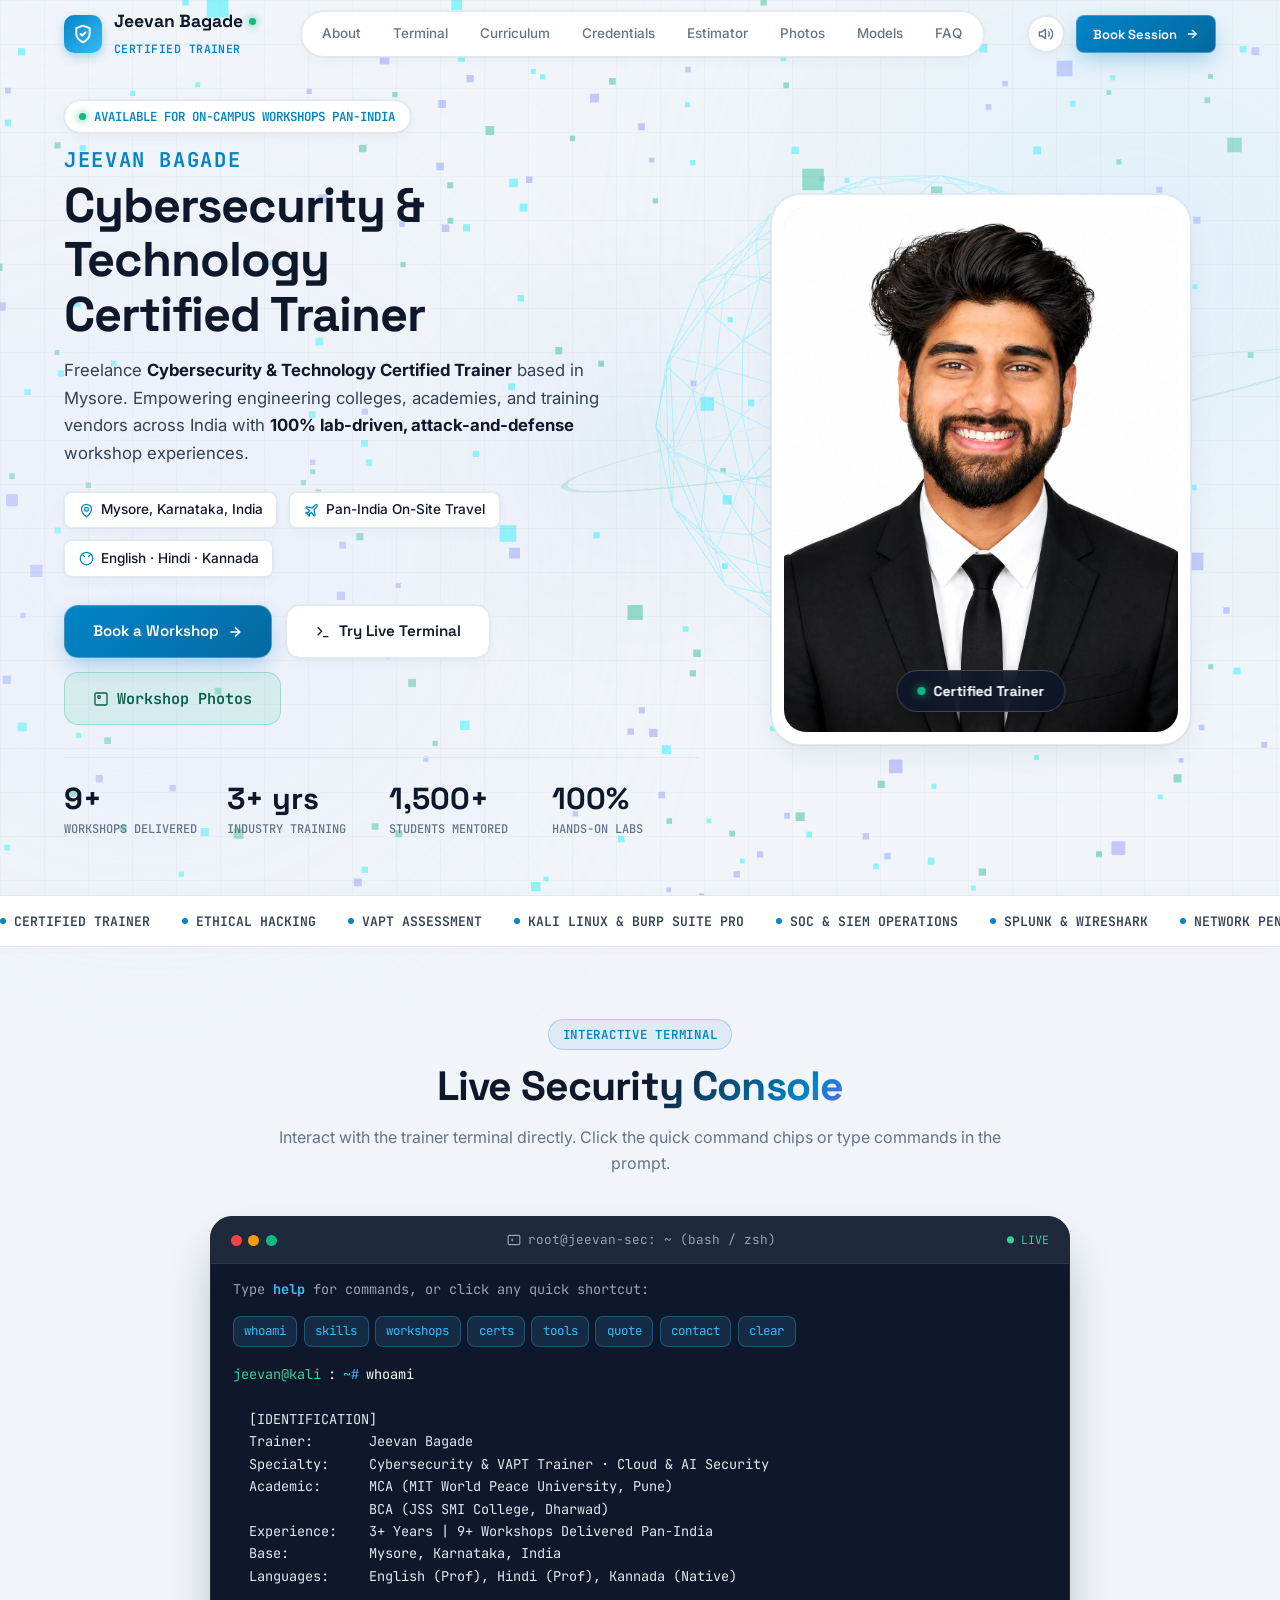
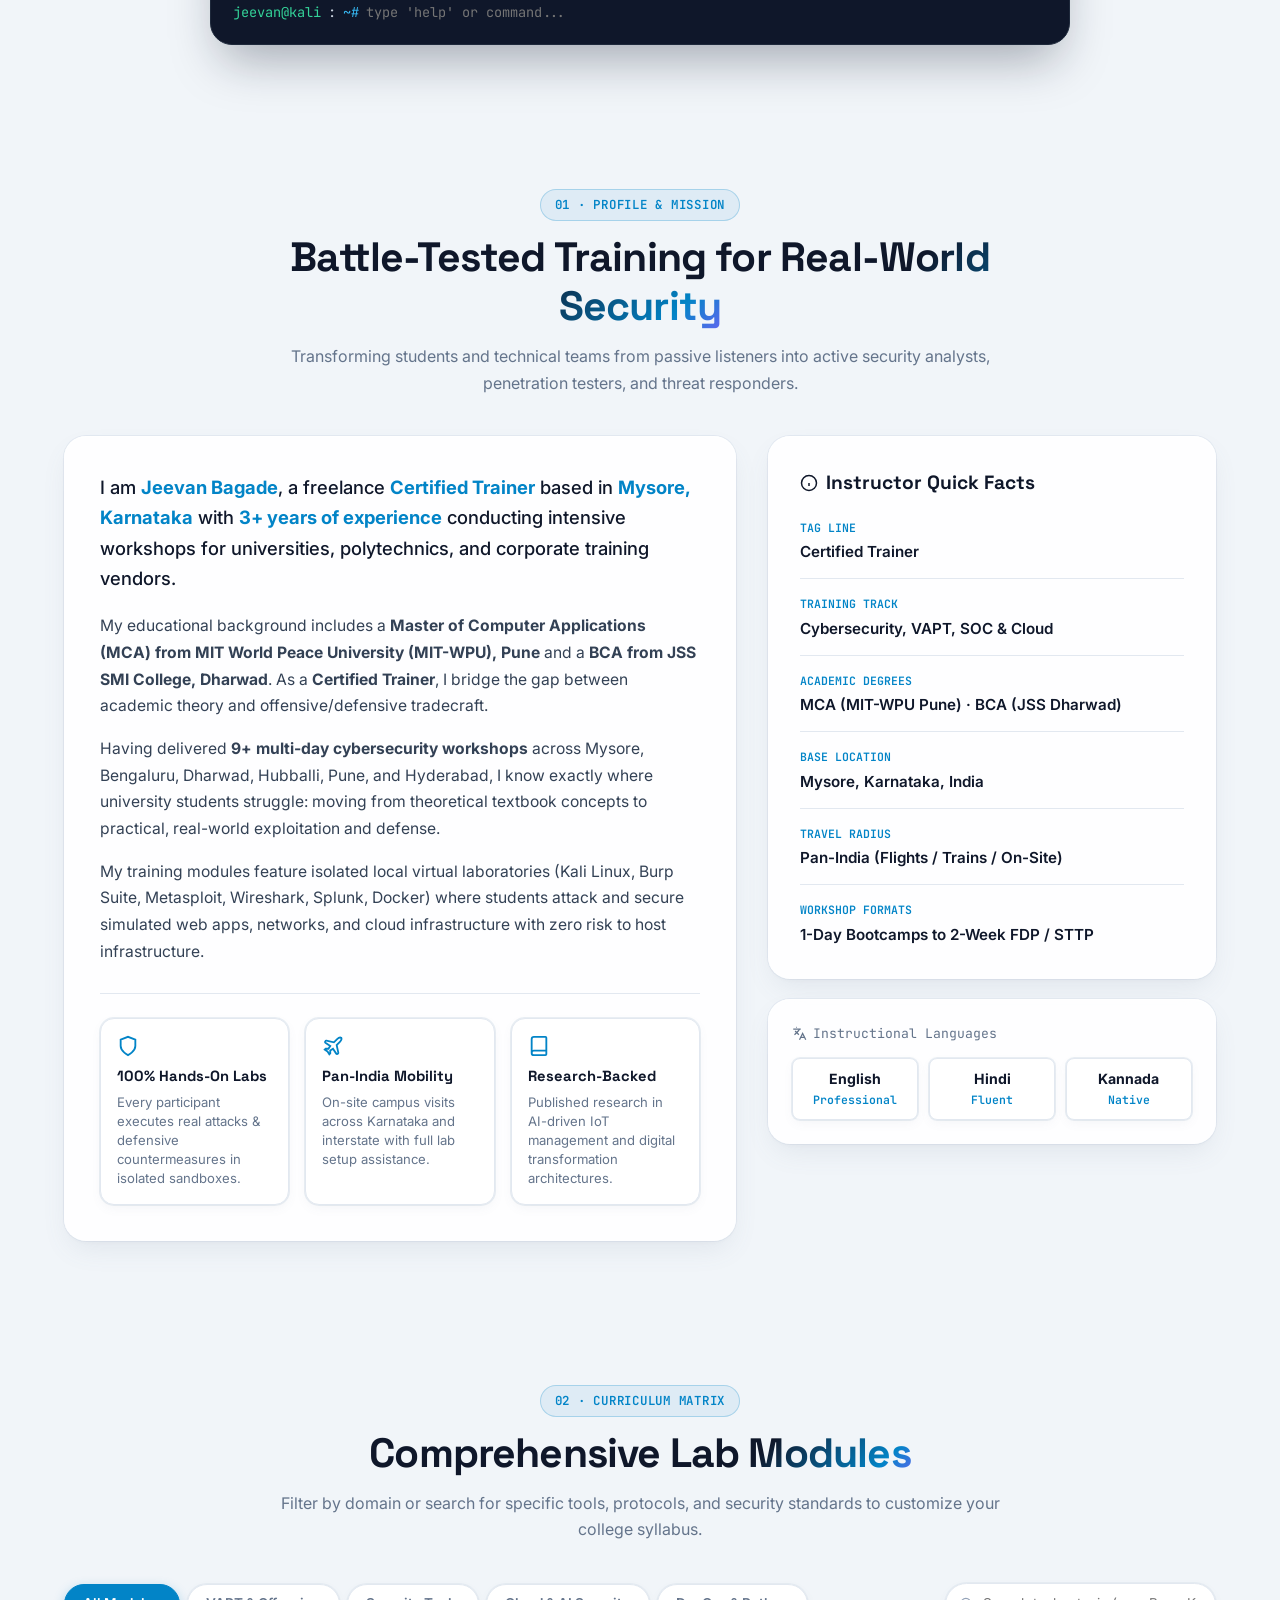
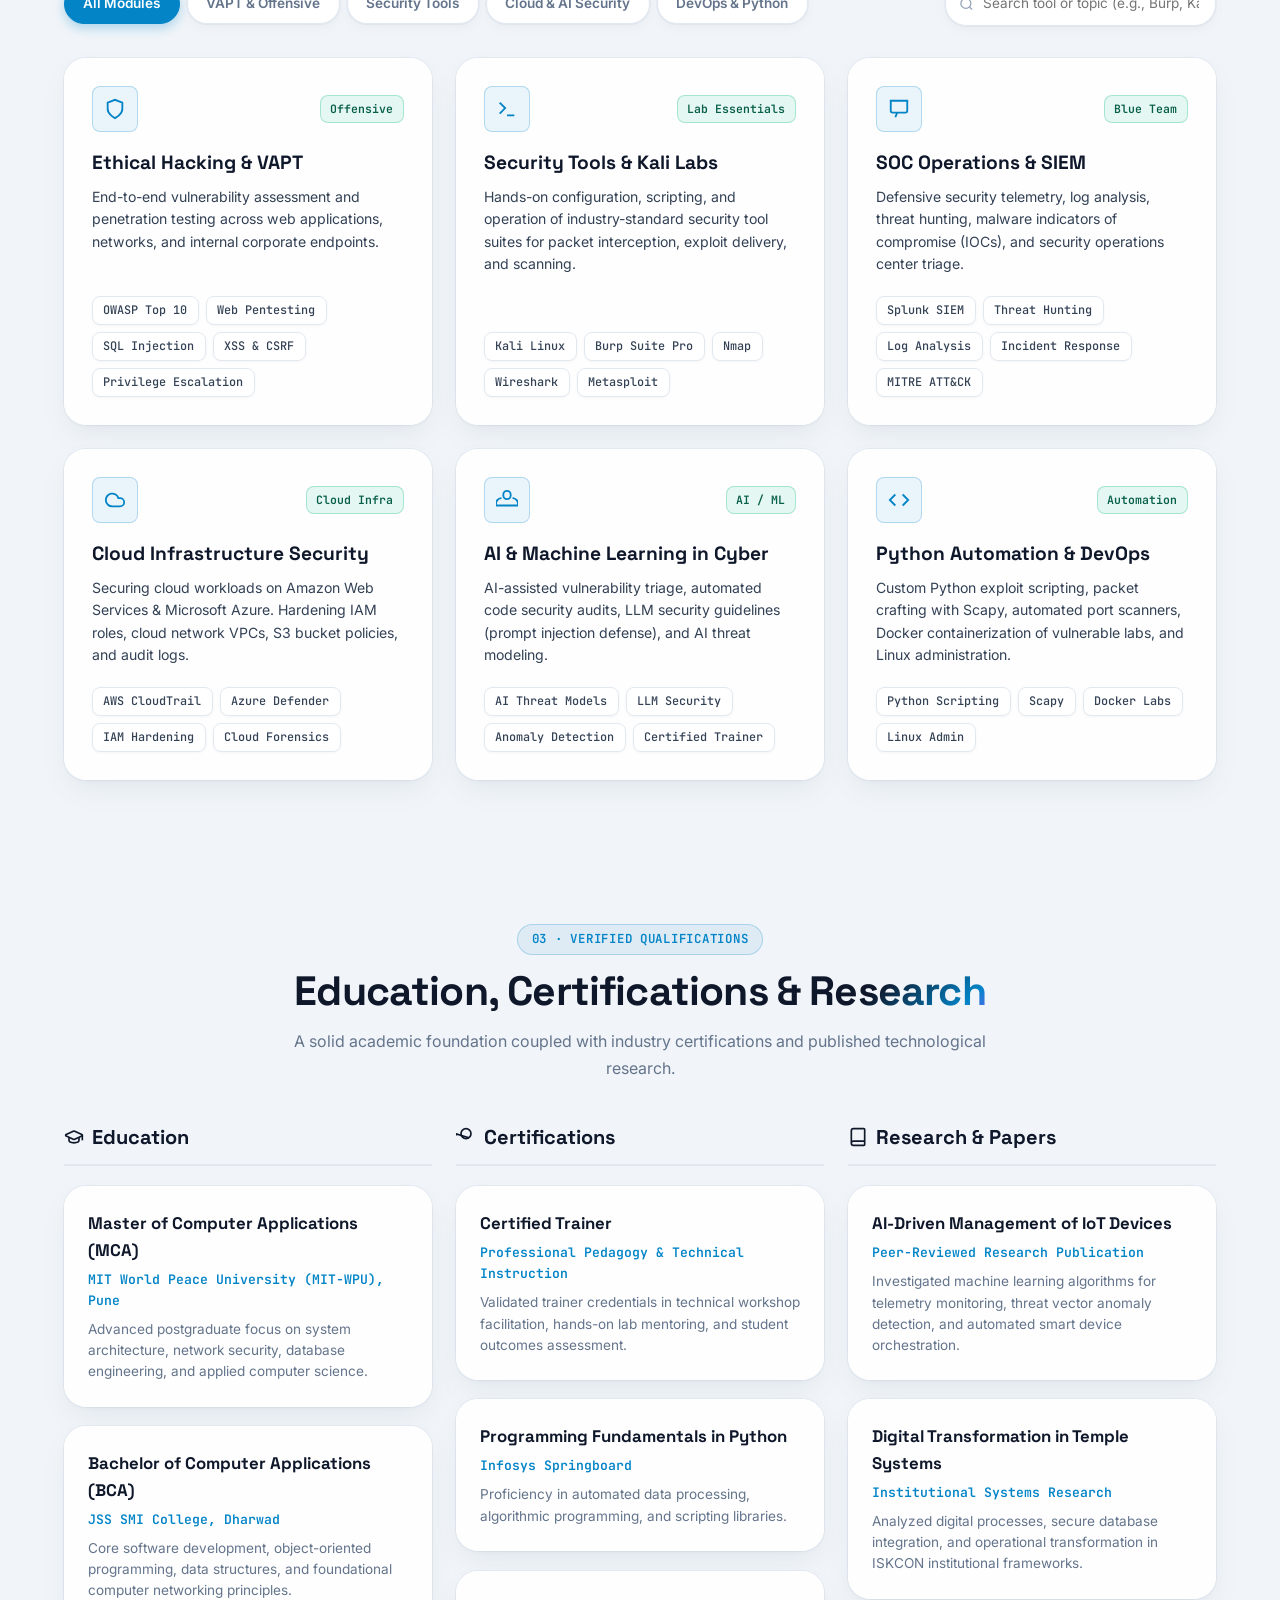
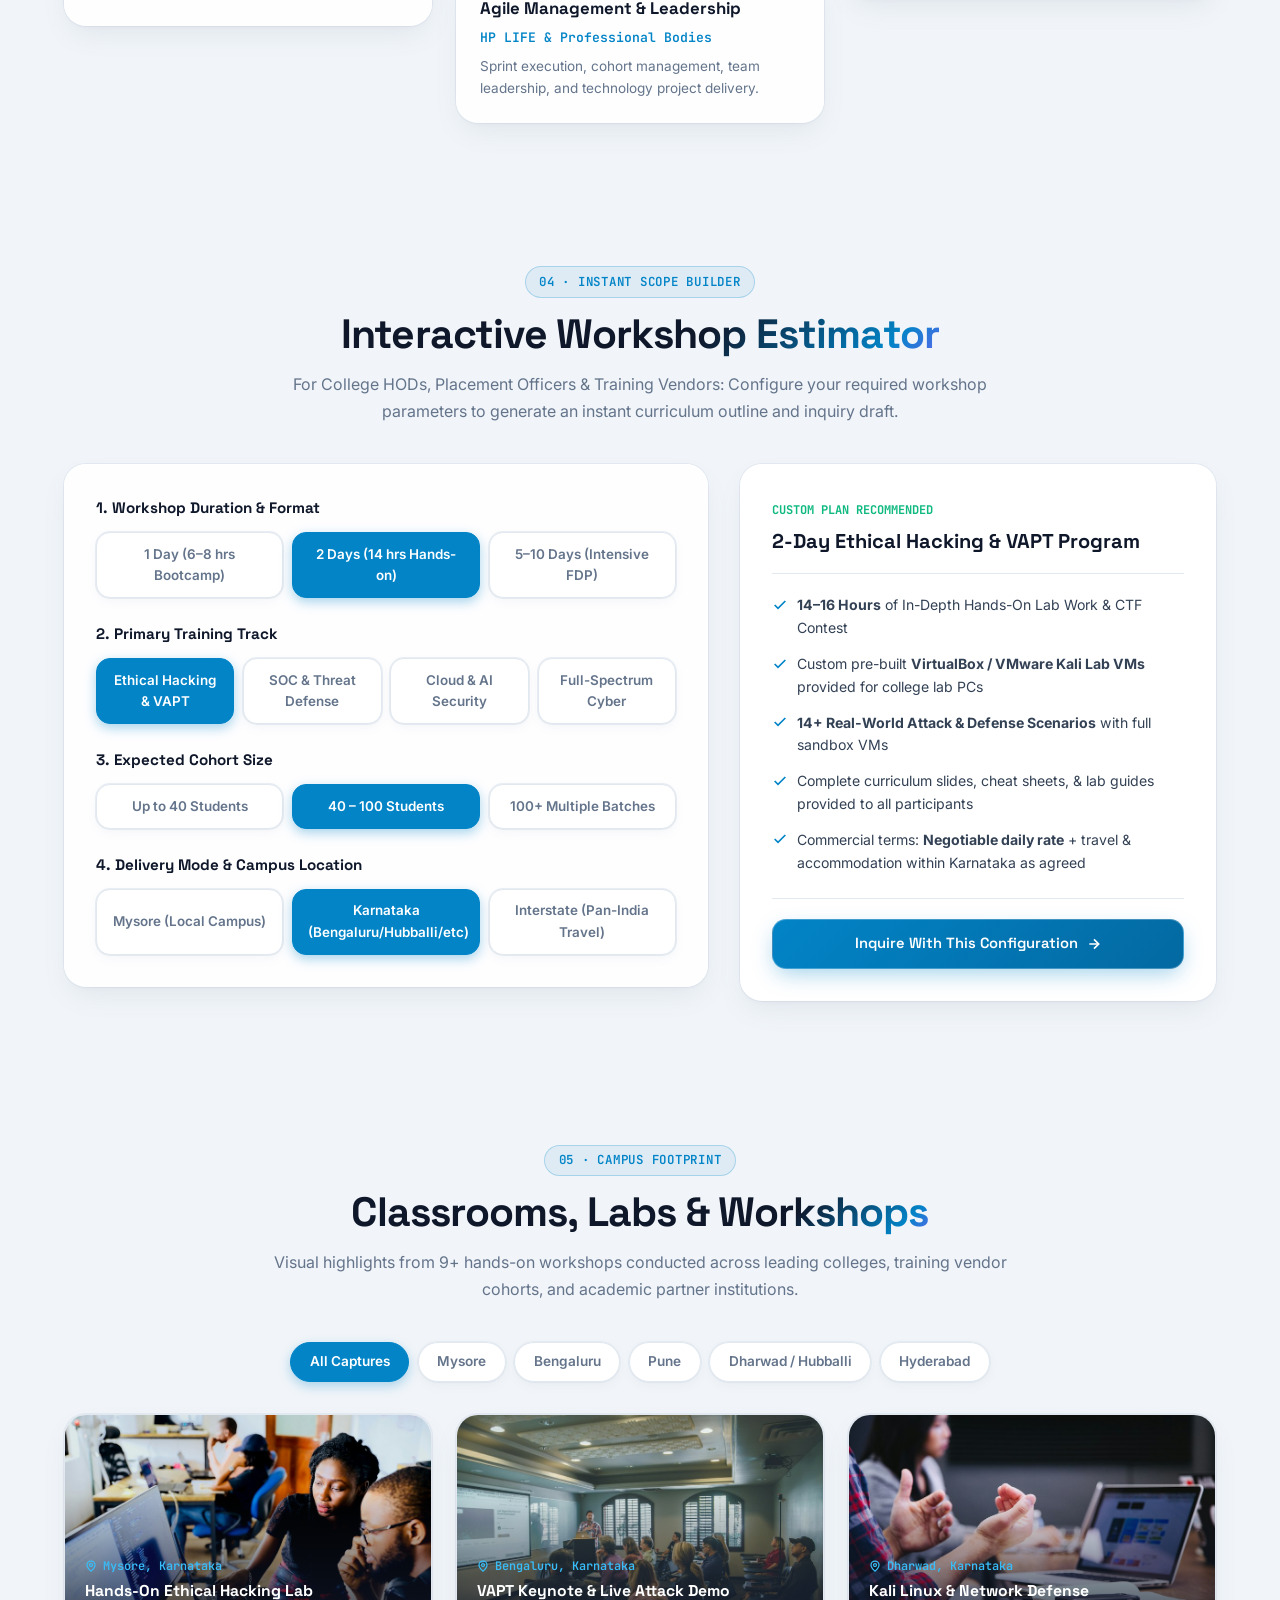
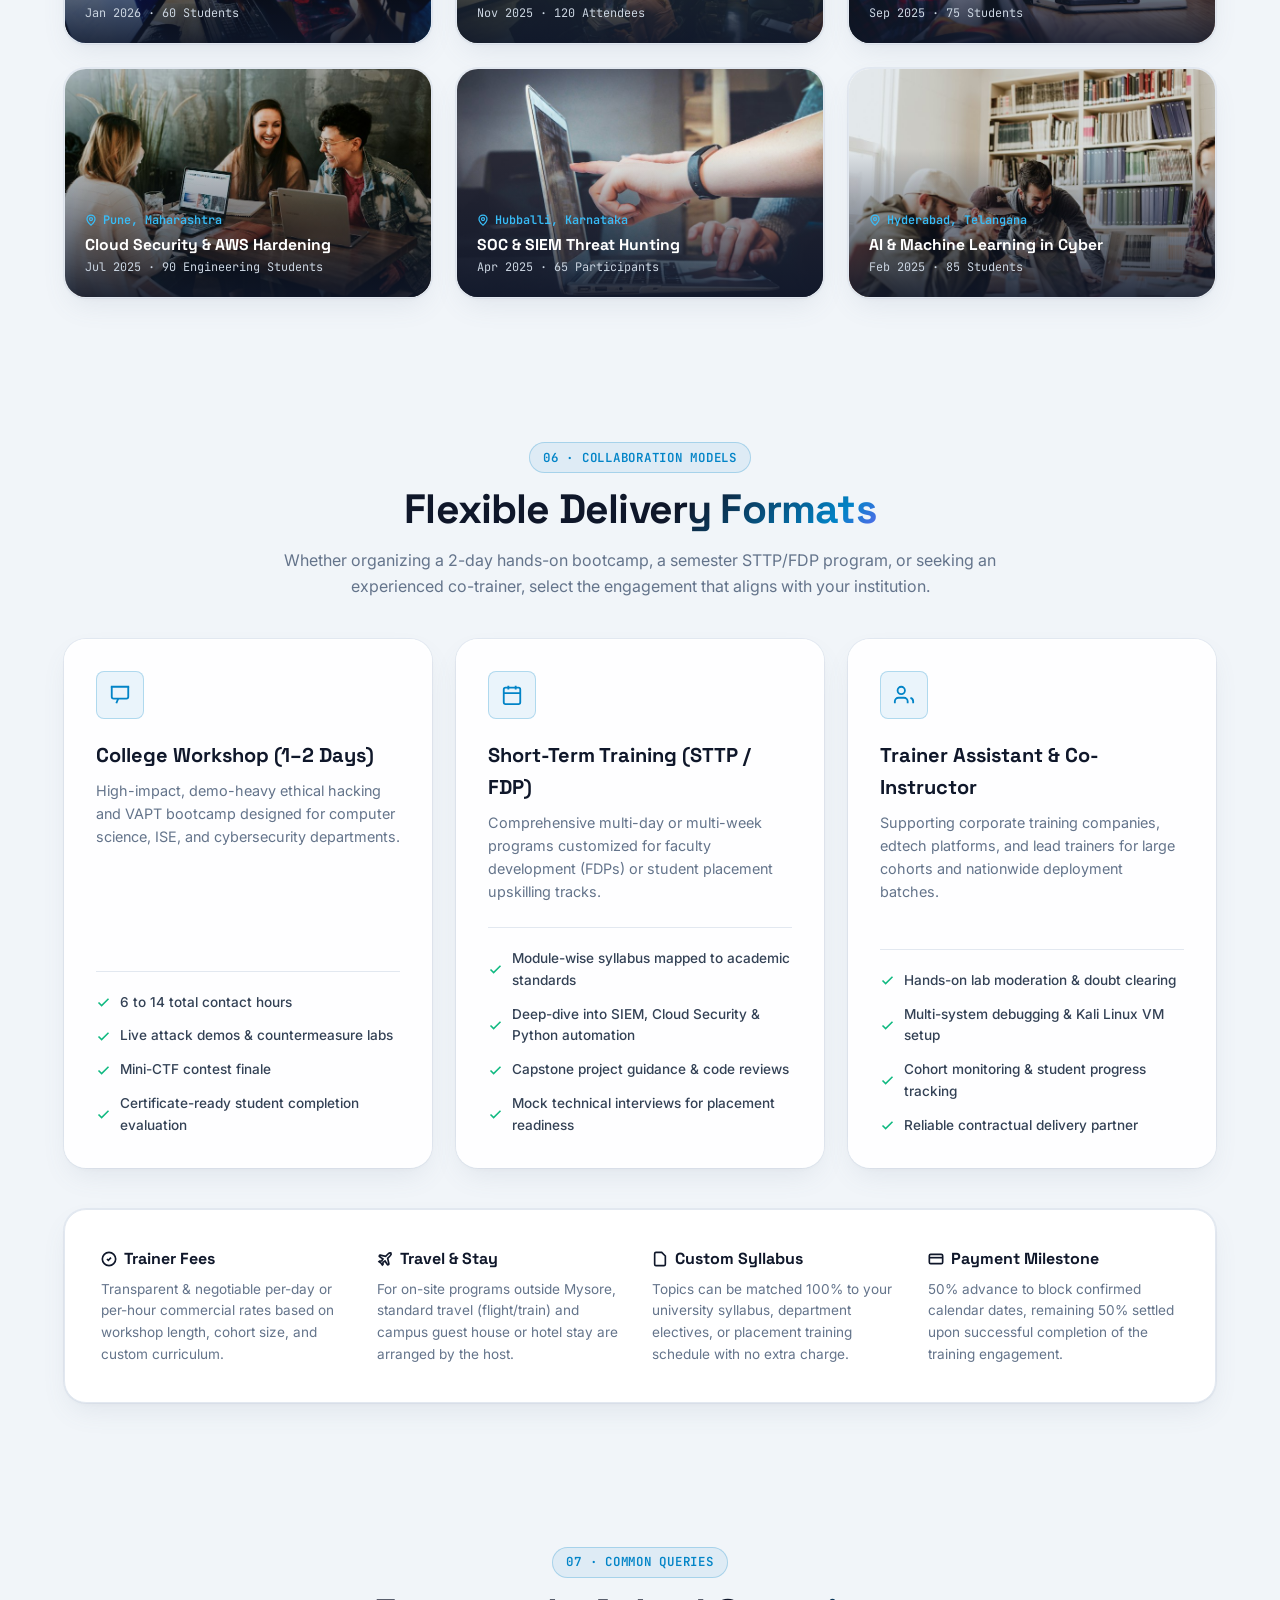
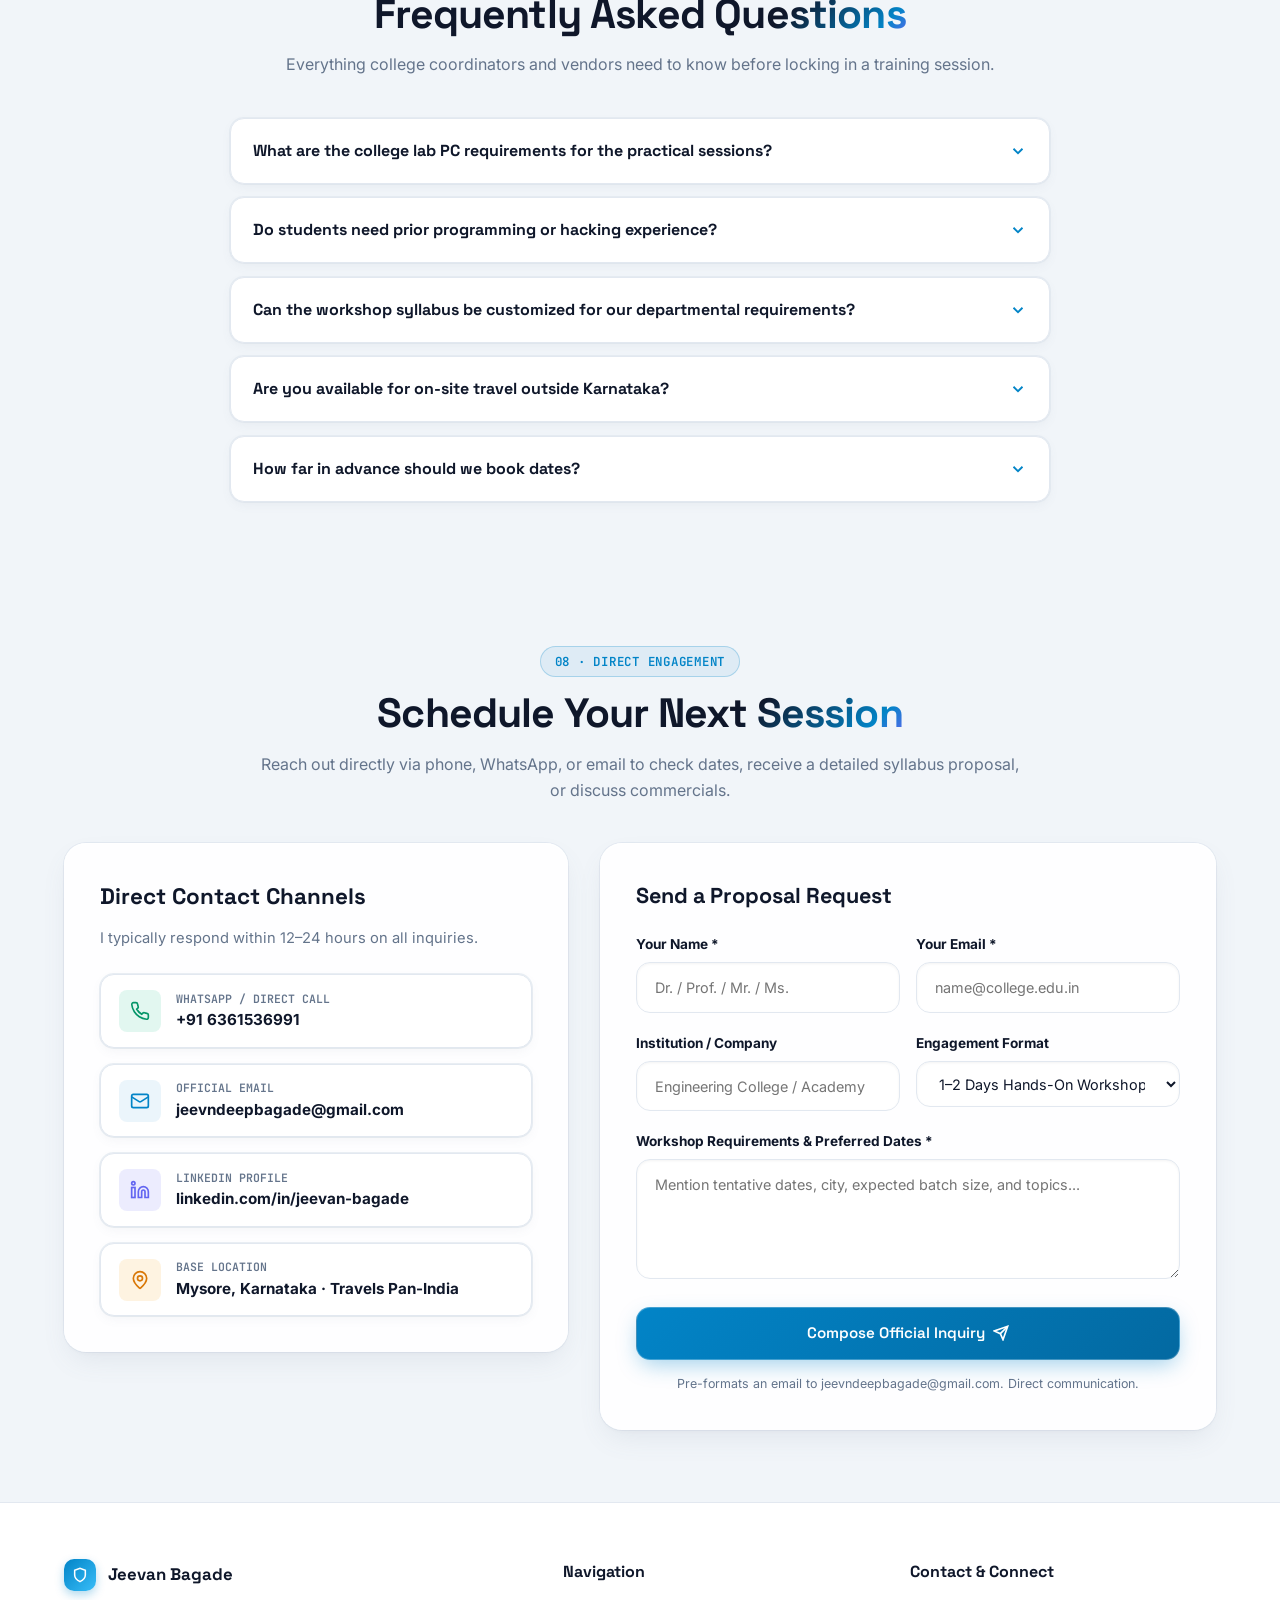
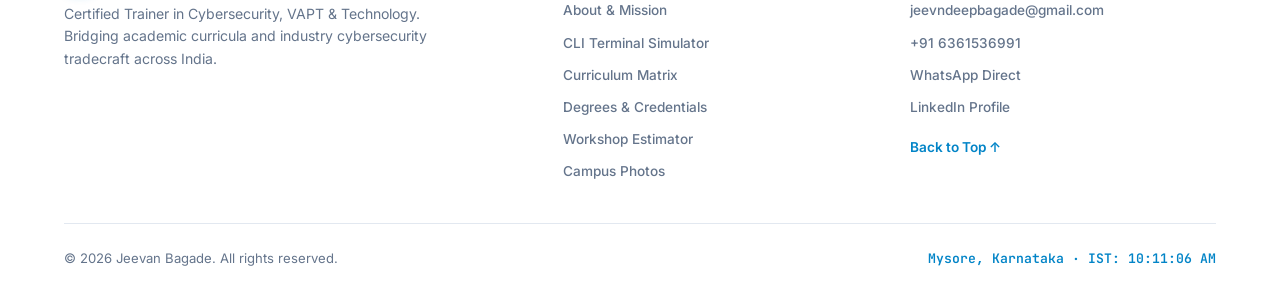
==== commit f92a9e86: "Add robots.txt, sitemap.xml, canonical URL, and Google Schema.org structured data for SEO" ====
--- a/index.html
+++ b/index.html
@@ -14,8 +14,41 @@
   <meta property="og:title" content="Jeevan Bagade — Certified Trainer">
   <meta property="og:description" content="Certified Trainer for Cybersecurity &amp; Technology. Hands-on labs in Ethical Hacking, VAPT, SOC &amp; Cloud Security. 9+ workshops pan-India.">
   <meta property="og:image" content="assets/images/portrait.jpg">
-  <meta property="og:url" content="https://www.jeevanbagade.in/">
+  <meta property="og:url" content="https://jeevan-bagade-trainer.duckdns.org/">
+  <link rel="canonical" href="https://jeevan-bagade-trainer.duckdns.org/">
   <meta name="twitter:card" content="summary_large_image">
+
+  <!-- Schema.org Structured Data for Google Search -->
+  <script type="application/ld+json">
+  {
+    "@context": "https://schema.org",
+    "@type": "Person",
+    "name": "Jeevan Bagade",
+    "jobTitle": "Certified Trainer",
+    "description": "Certified Trainer for Cybersecurity, VAPT & Technology based in Mysore, Karnataka. Delivering hands-on workshops across India.",
+    "url": "https://jeevan-bagade-trainer.duckdns.org/",
+    "image": "https://jeevan-bagade-trainer.duckdns.org/assets/images/portrait.jpg",
+    "address": {
+      "@type": "PostalAddress",
+      "addressLocality": "Mysore",
+      "addressRegion": "Karnataka",
+      "addressCountry": "IN"
+    },
+    "knowsAbout": [
+      "Cybersecurity",
+      "Vulnerability Assessment & Penetration Testing (VAPT)",
+      "Ethical Hacking",
+      "SOC Operations",
+      "Splunk SIEM",
+      "Kali Linux",
+      "Cloud Security",
+      "AI in Cybersecurity"
+    ],
+    "sameAs": [
+      "https://www.linkedin.com/in/jeevan-bagade"
+    ]
+  }
+  </script>
 
   <!-- Favicon -->
   <link rel="icon" href="assets/images/favicon.svg" type="image/svg+xml">
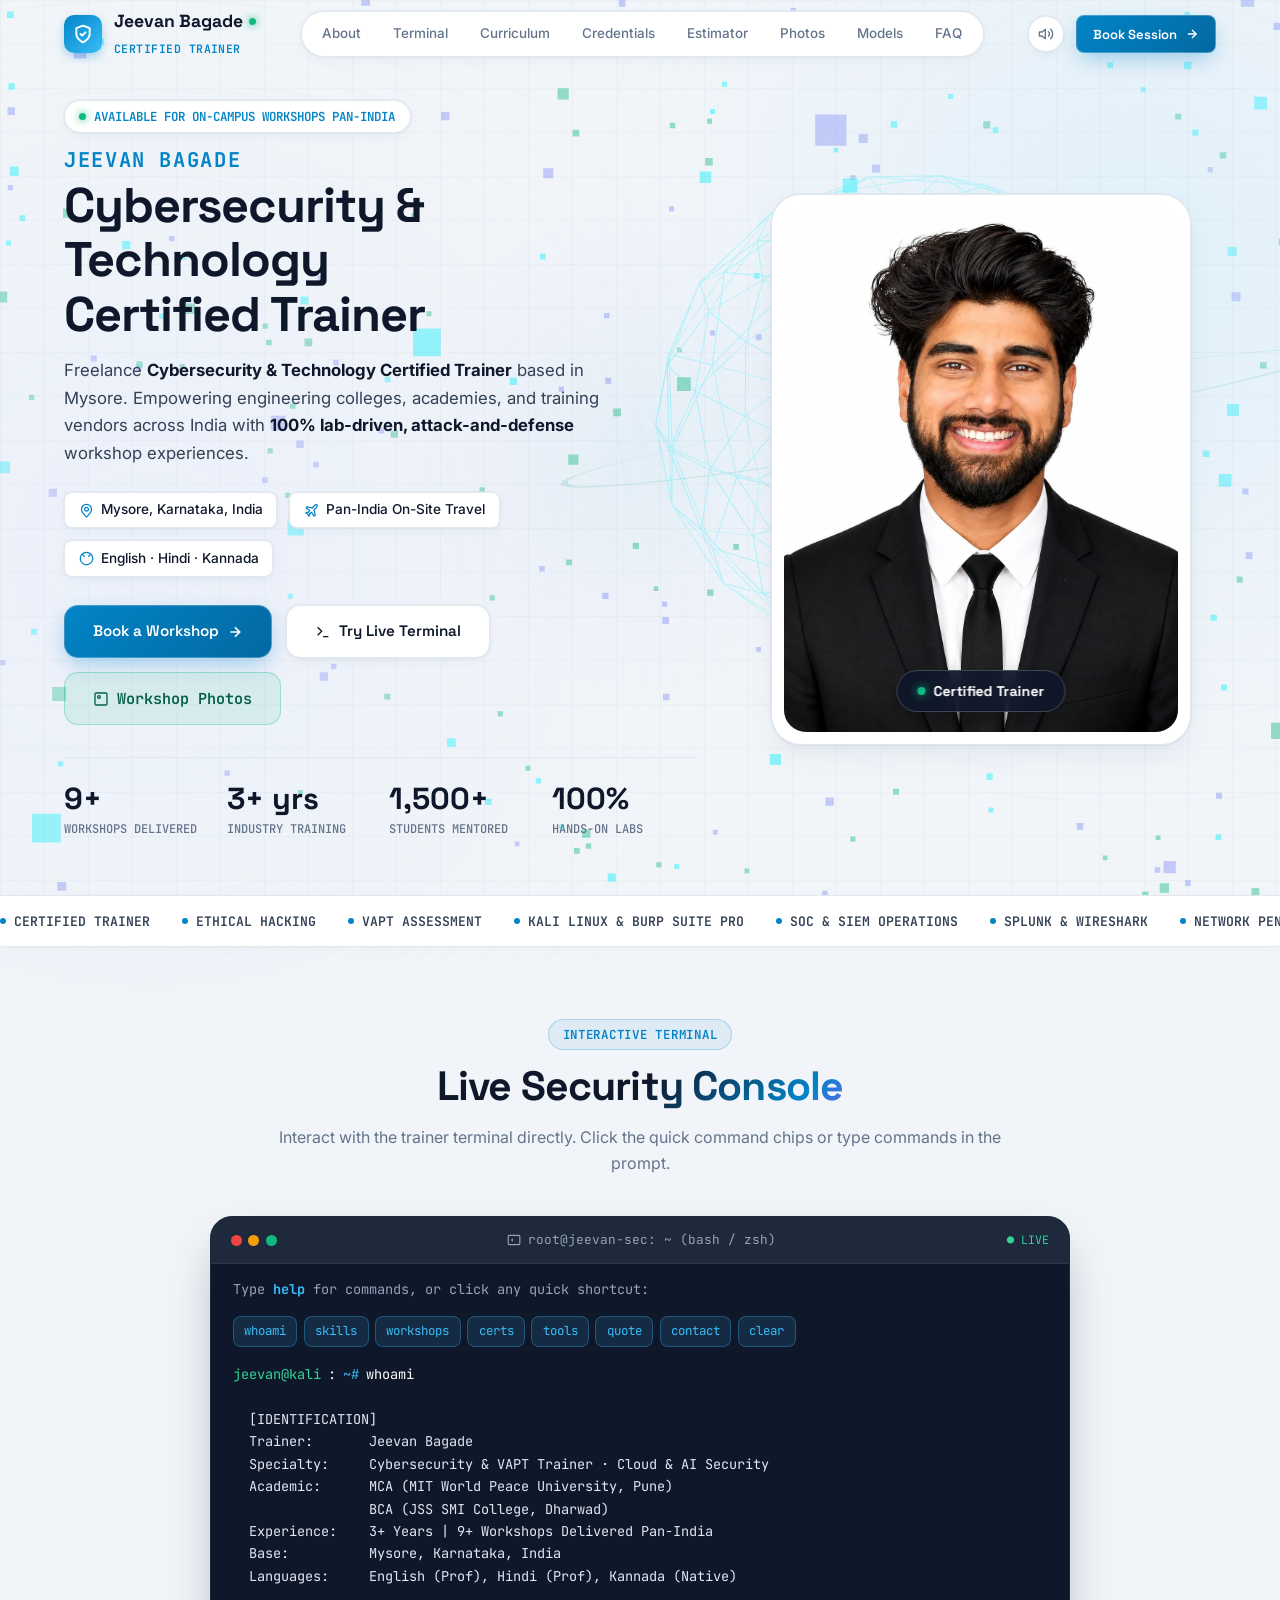
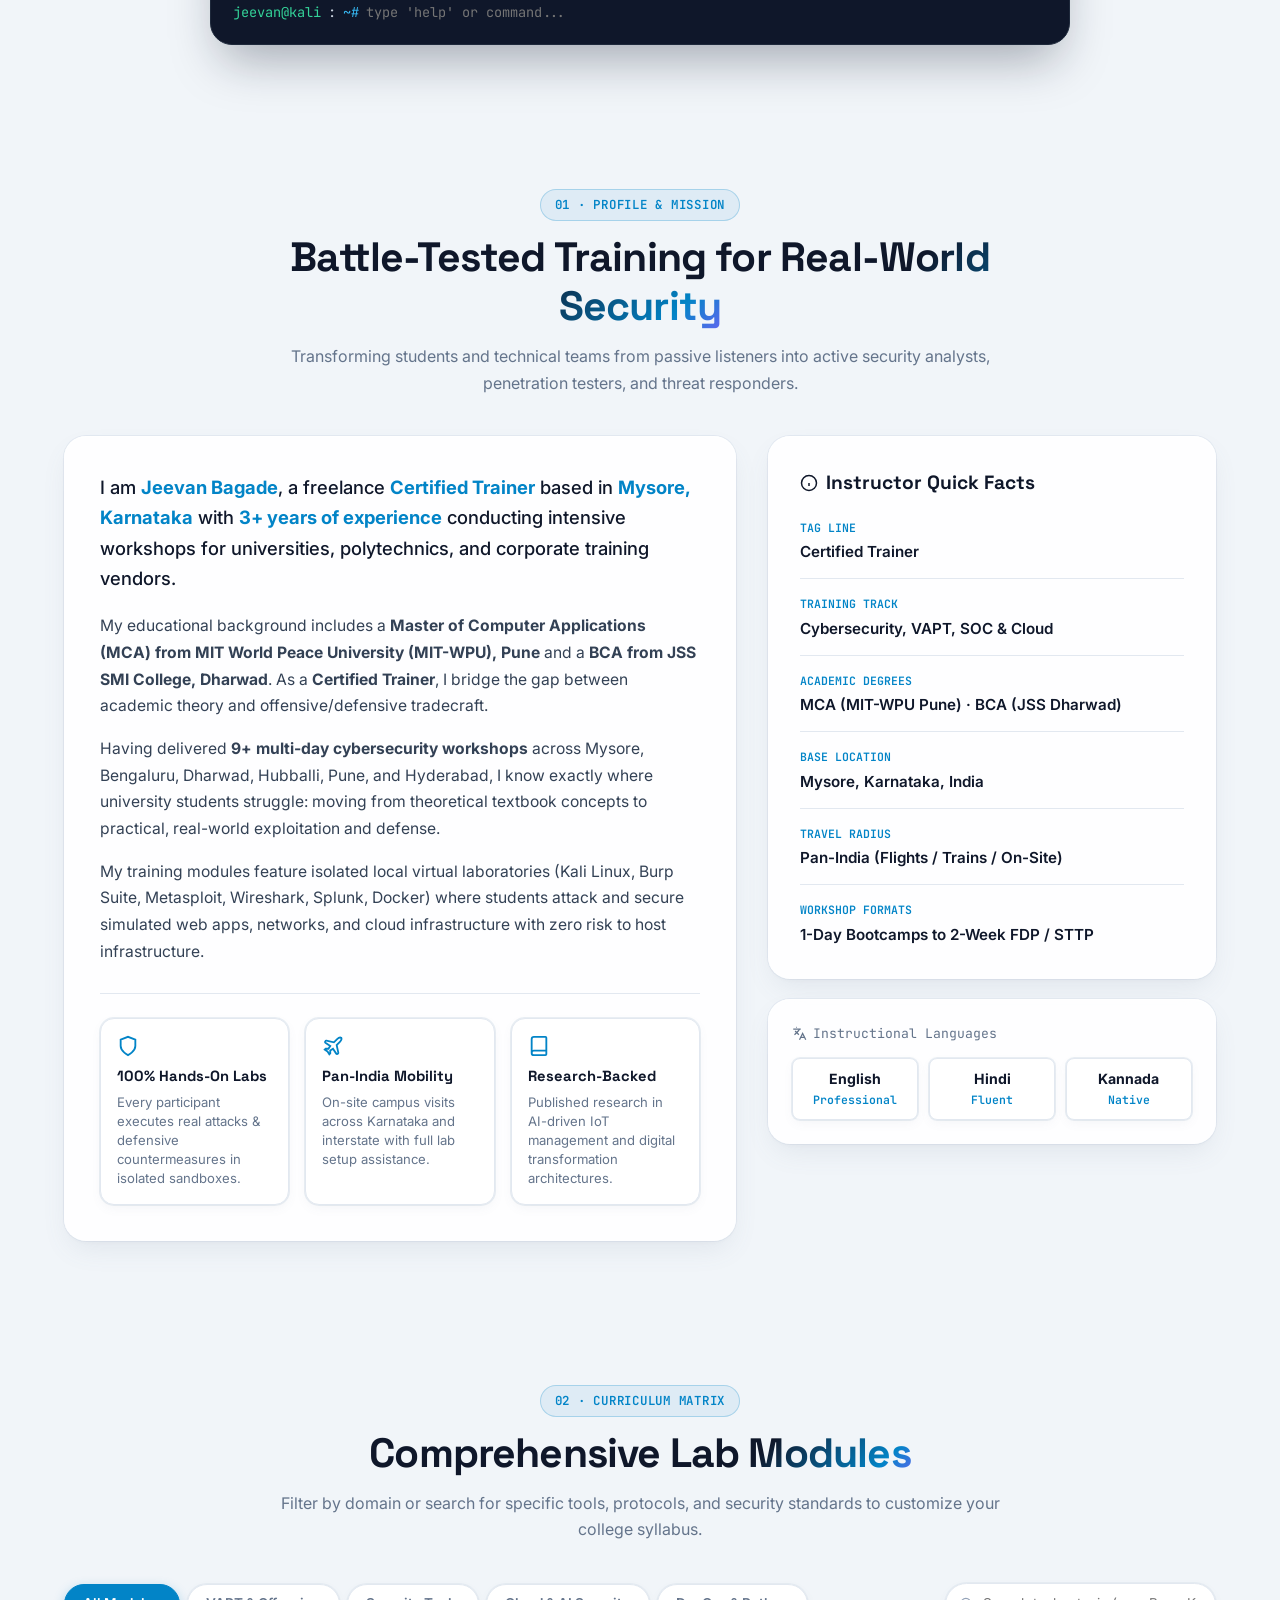
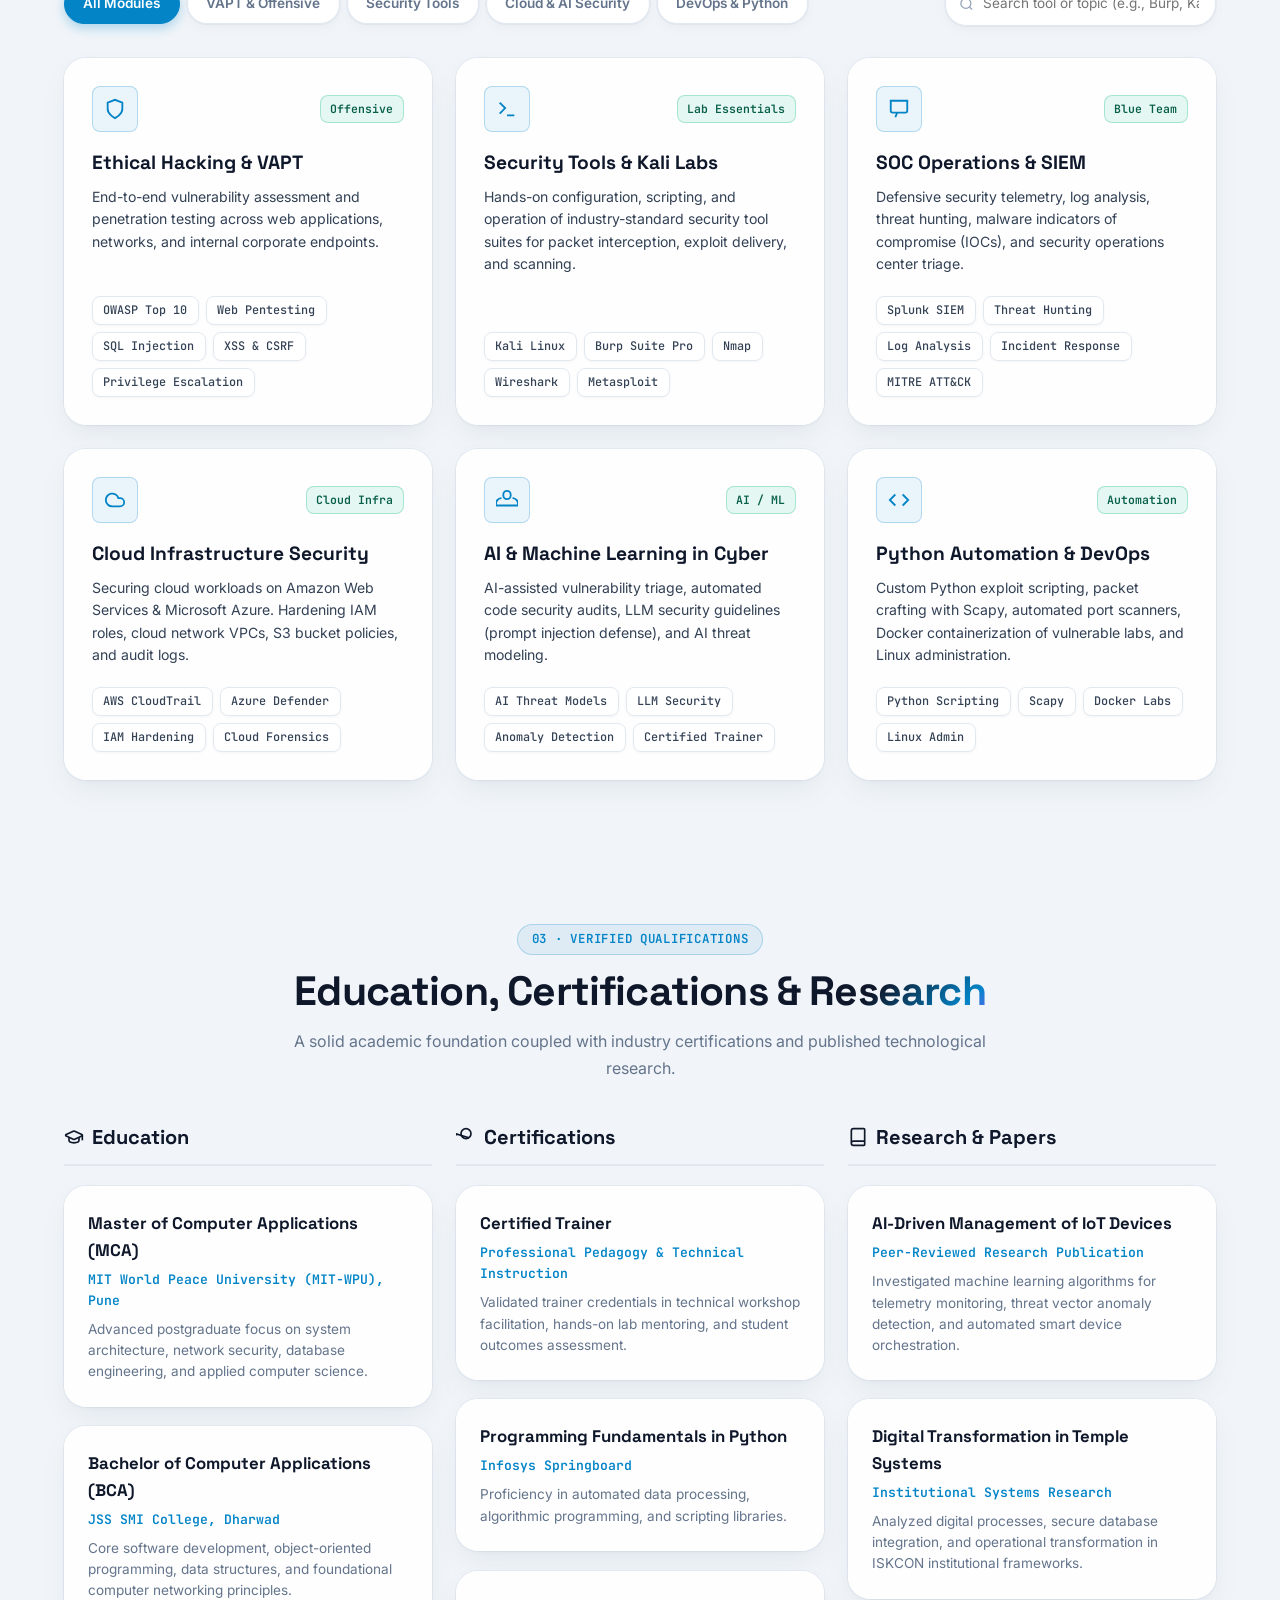
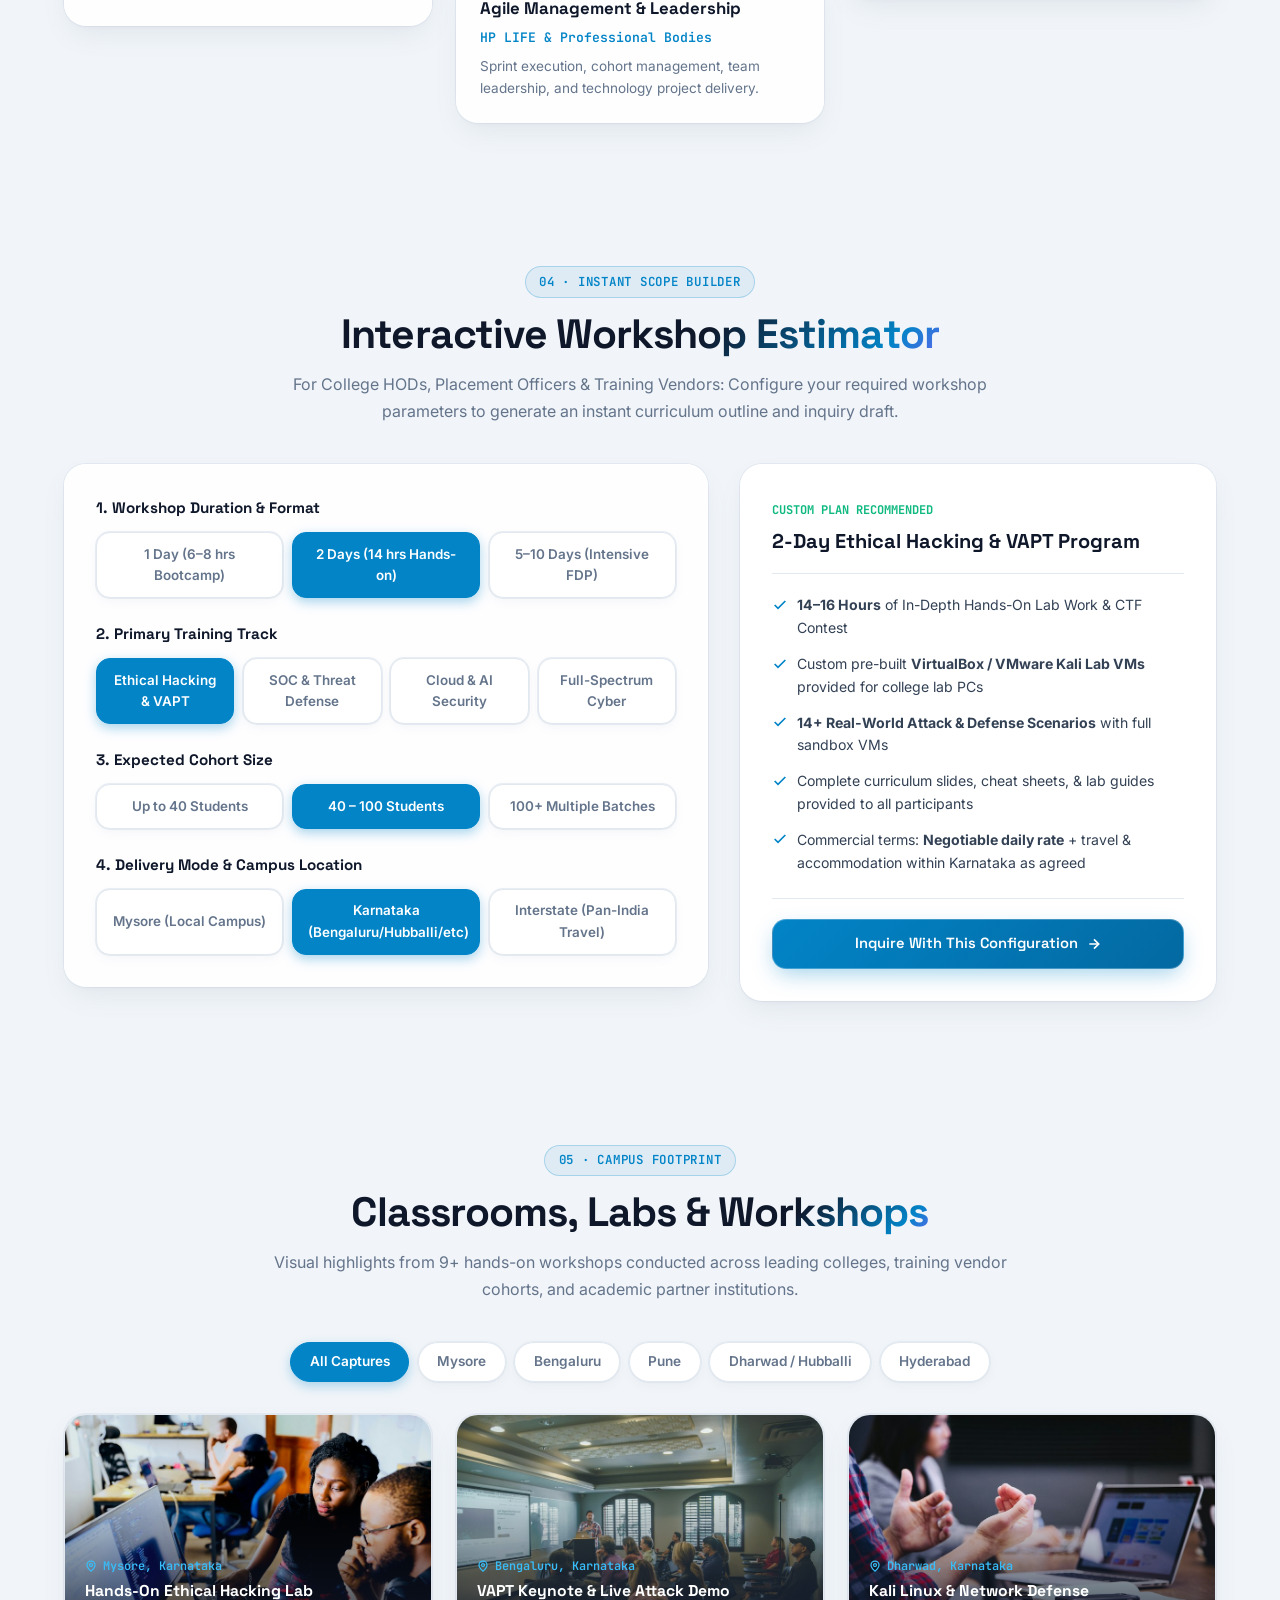
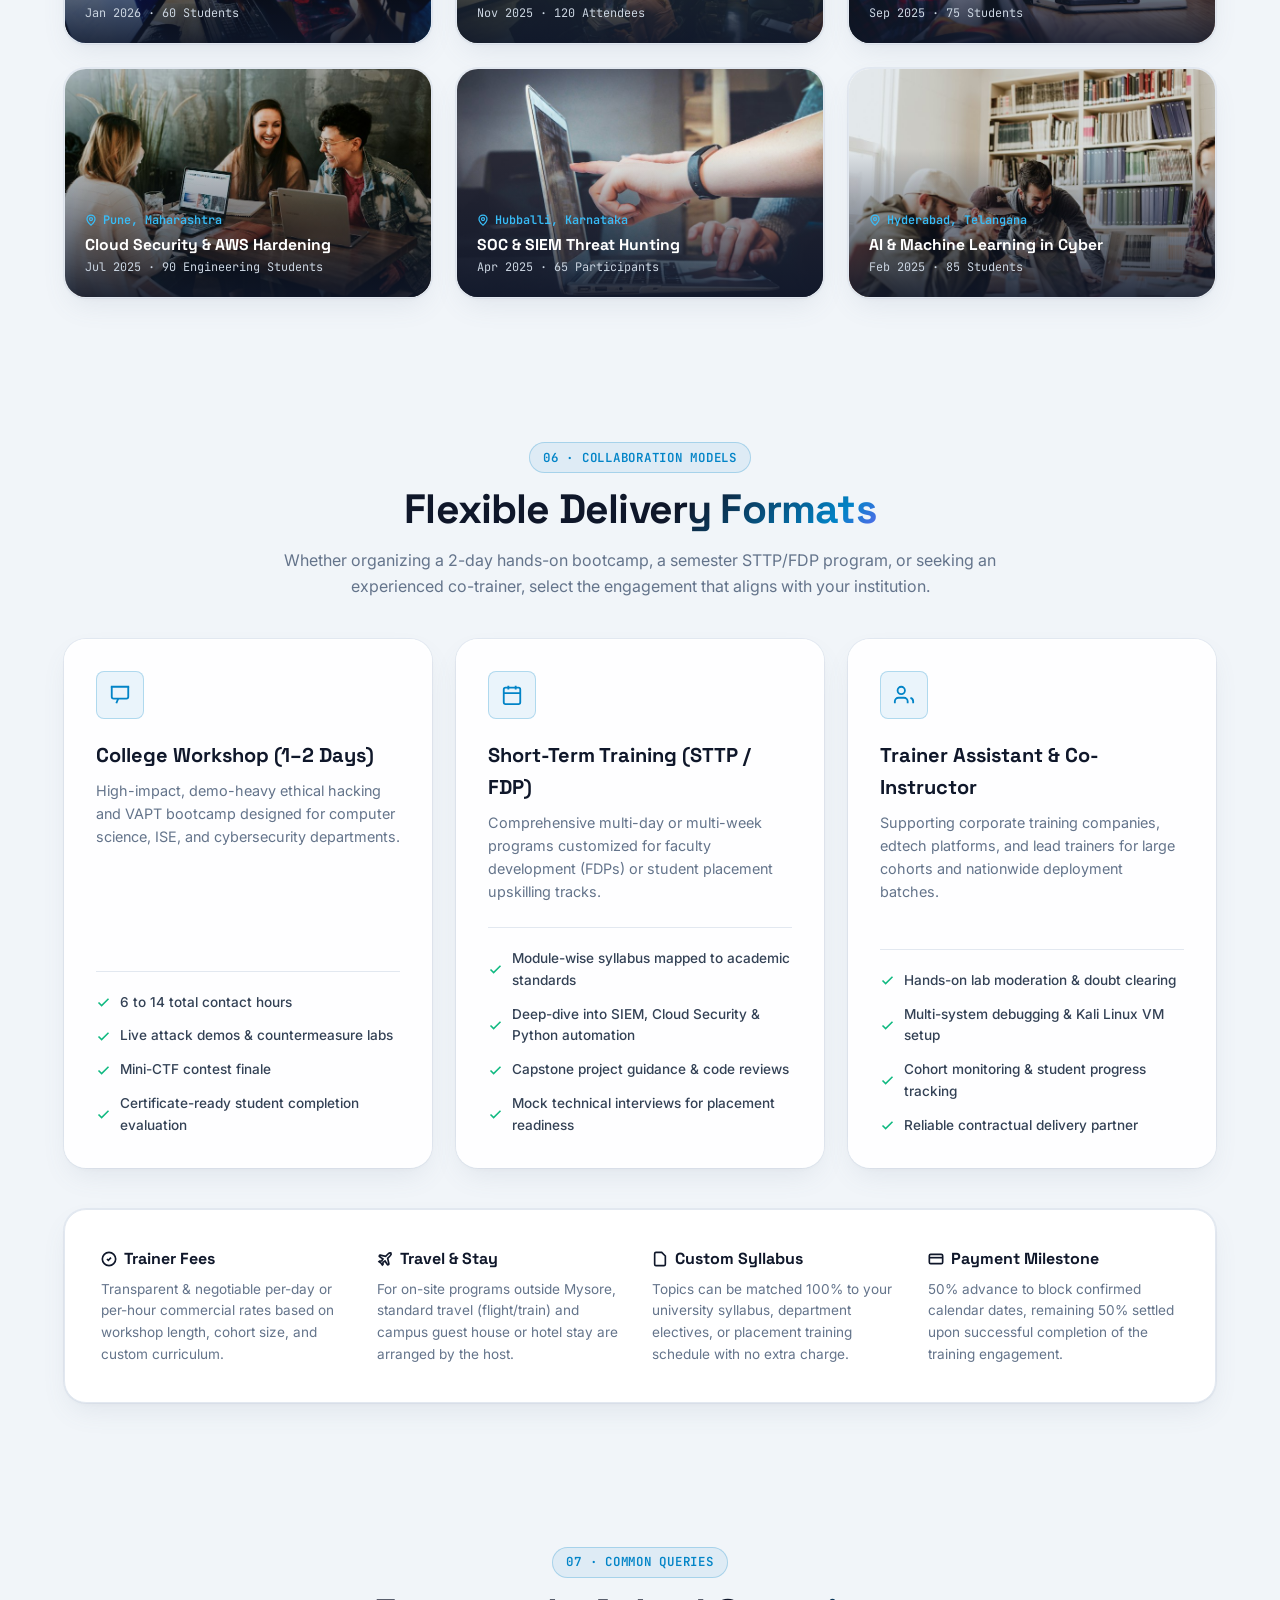
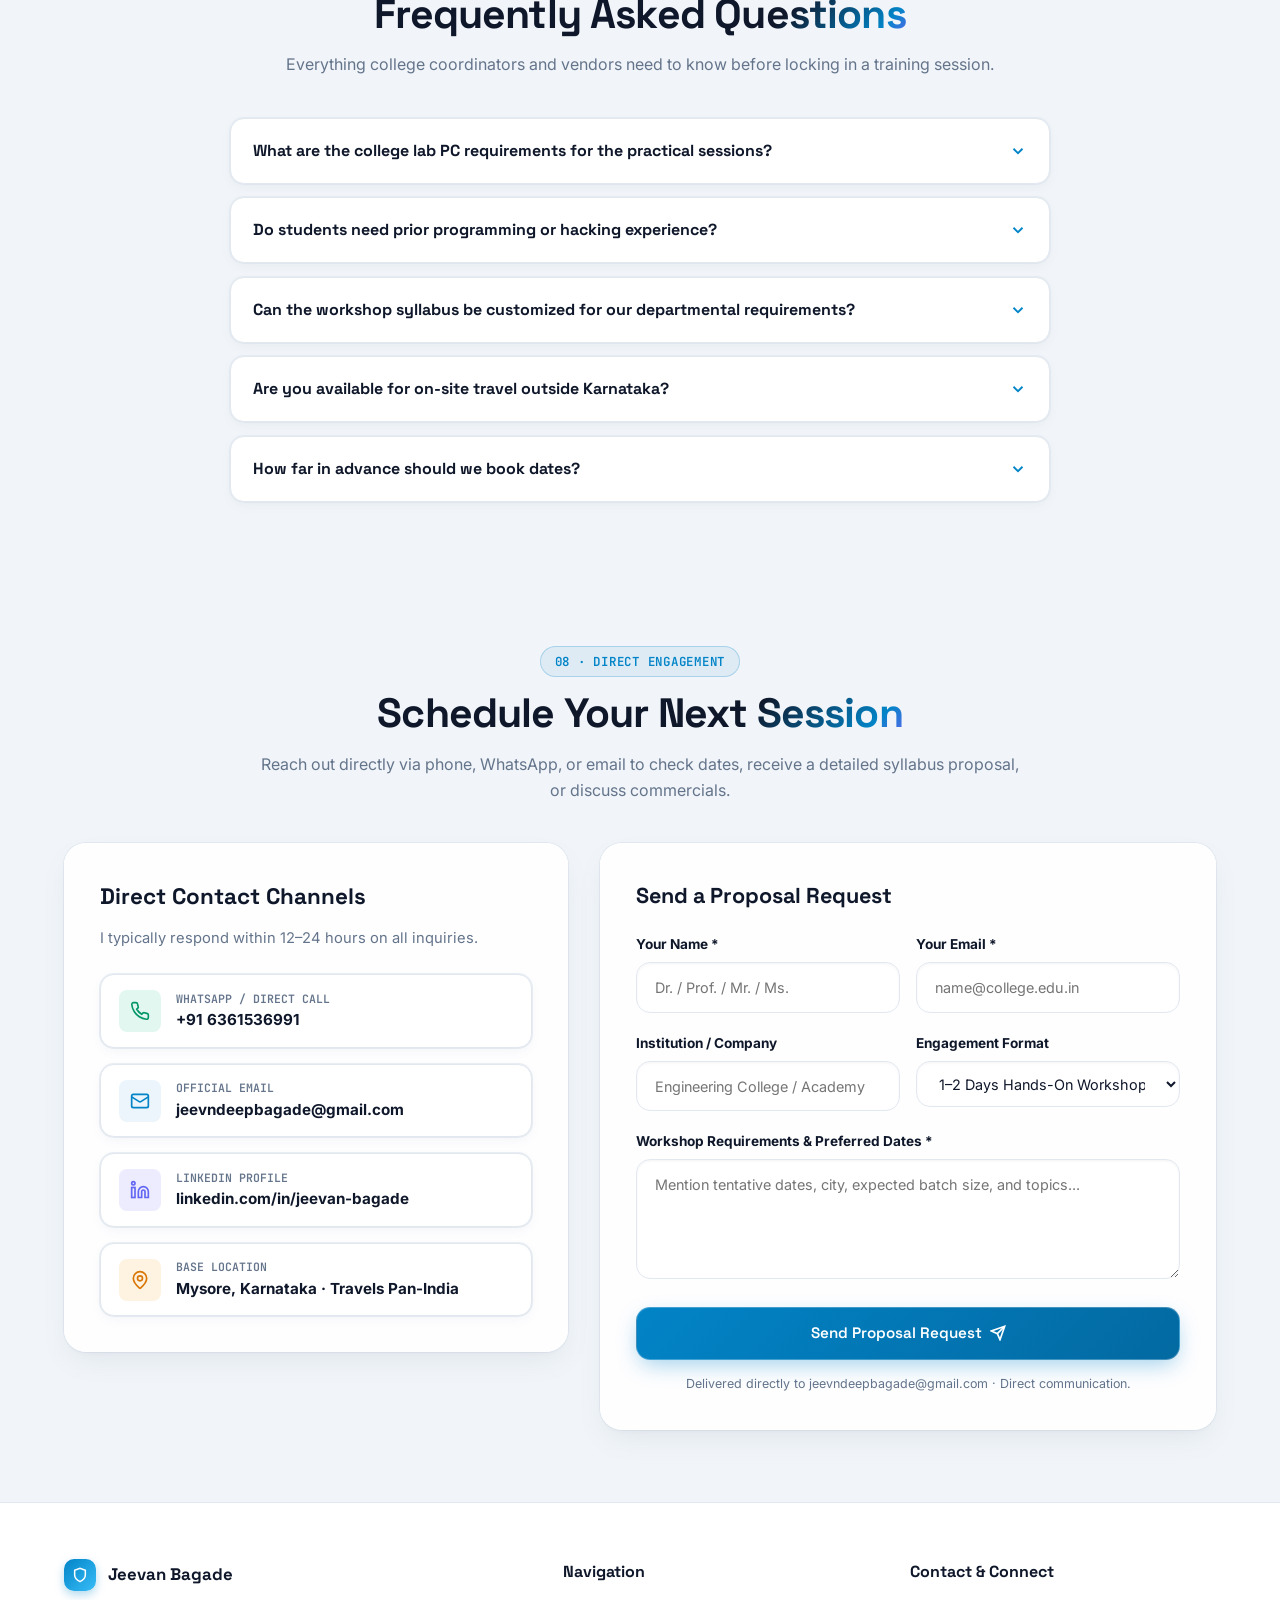
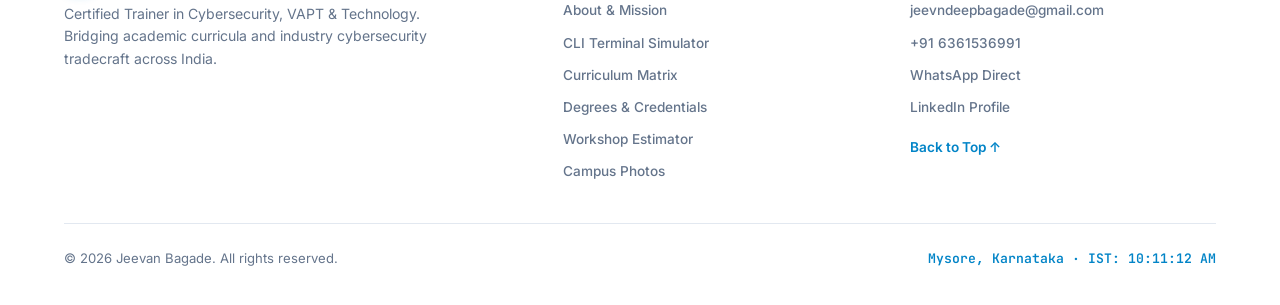
==== commit 3795b65b: "Upgrade proposal form to direct background inbox delivery to jeevndeepbagade@gmail.com with instant " ====
--- a/index.html
+++ b/index.html
@@ -1183,11 +1183,12 @@
                 <textarea class="form-textarea" id="form-msg" rows="4" placeholder="Mention tentative dates, city, expected batch size, and topics..." required></textarea>
               </div>
 
-              <button class="btn btn-primary btn-block btn-lg" type="submit">
-                <span>Compose Official Inquiry</span>
-                <svg width="16" height="16" viewBox="0 0 24 24" fill="none" stroke="currentColor" stroke-width="2.5"><line x1="22" y1="2" x2="11" y2="13"></line><polygon points="22 2 15 22 11 13 2 9 22 2"></polygon></svg>
+              <button class="btn btn-primary btn-block btn-lg" id="form-submit-btn" type="submit">
+                <span id="form-submit-label">Send Proposal Request</span>
+                <svg id="form-submit-icon" width="16" height="16" viewBox="0 0 24 24" fill="none" stroke="currentColor" stroke-width="2.5"><line x1="22" y1="2" x2="11" y2="13"></line><polygon points="22 2 15 22 11 13 2 9 22 2"></polygon></svg>
               </button>
-              <p class="form-note">Pre-formats an email to jeevndeepbagade@gmail.com. Direct communication.</p>
+              <p class="form-note">Delivered directly to jeevndeepbagade@gmail.com · Direct communication.</p>
+              <div id="form-feedback-container" style="margin-top: 1rem; display: none;"></div>
             </form>
           </div>
         </div>
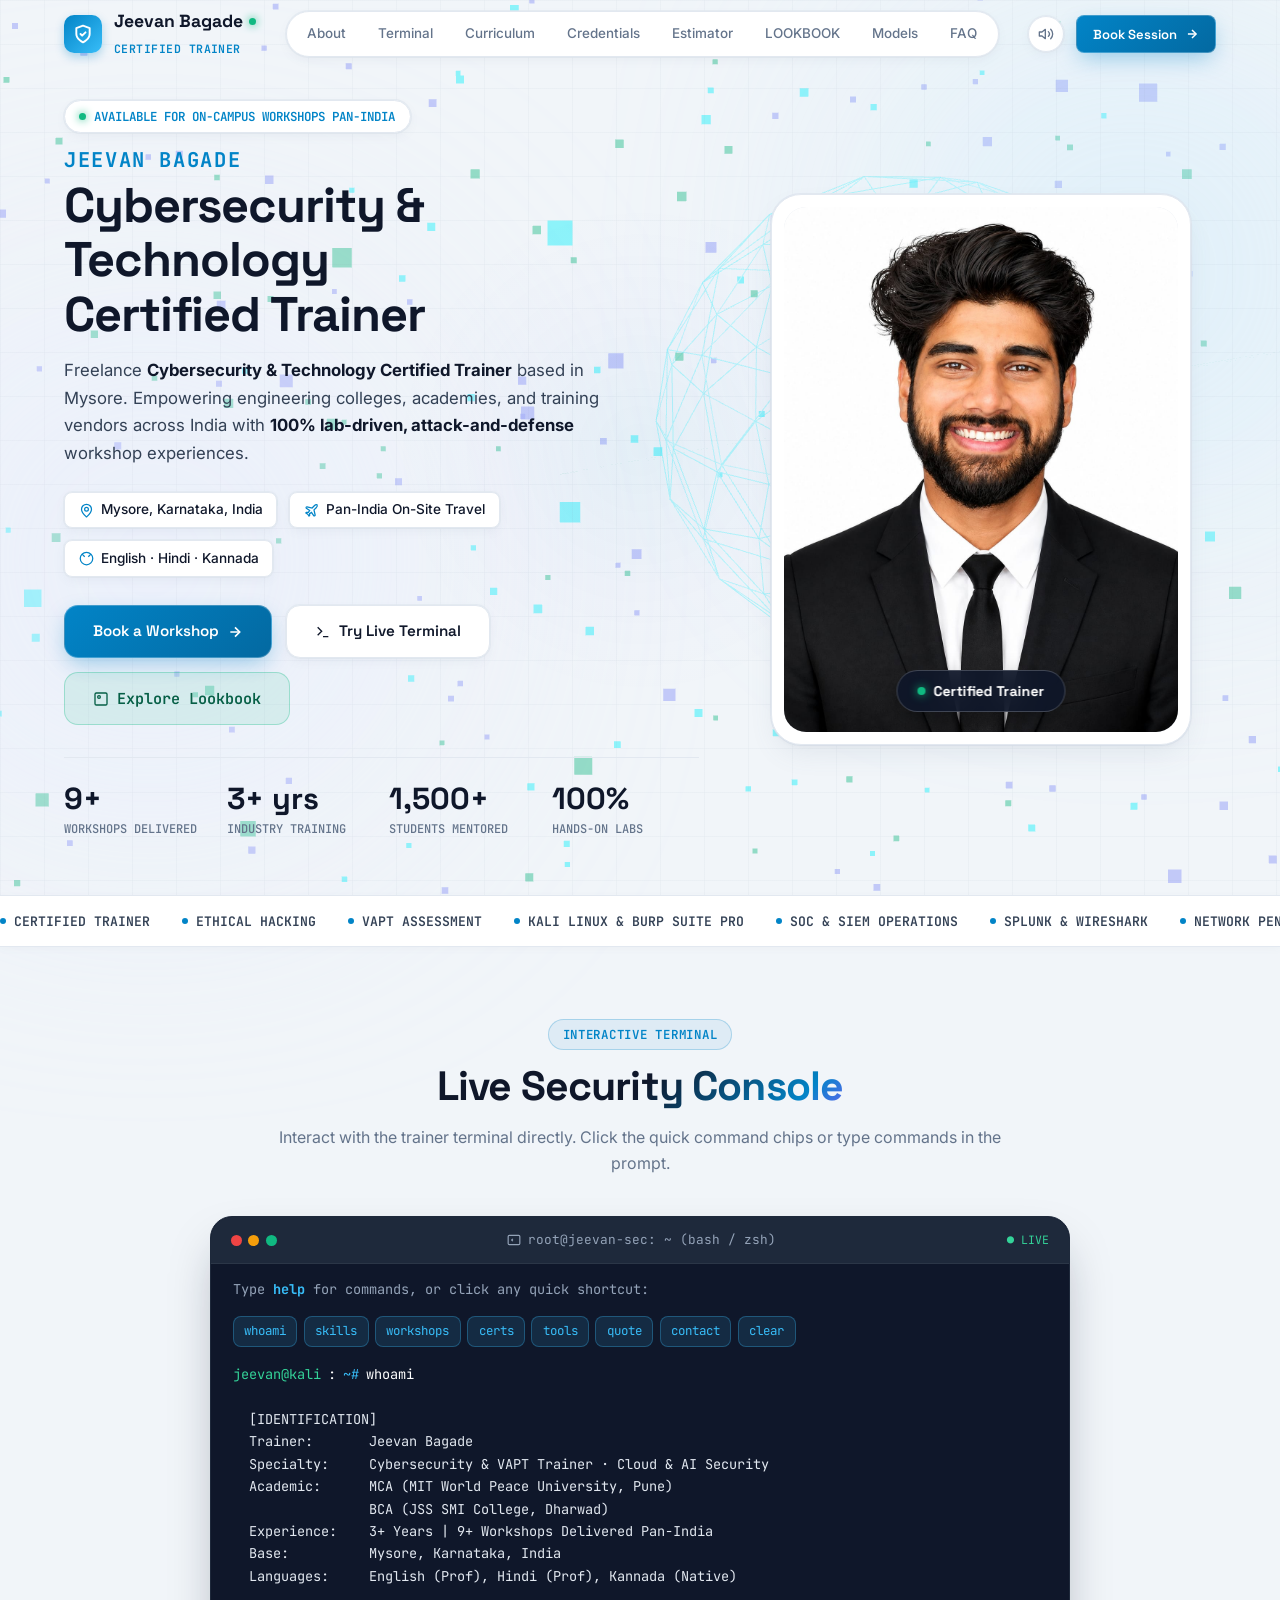
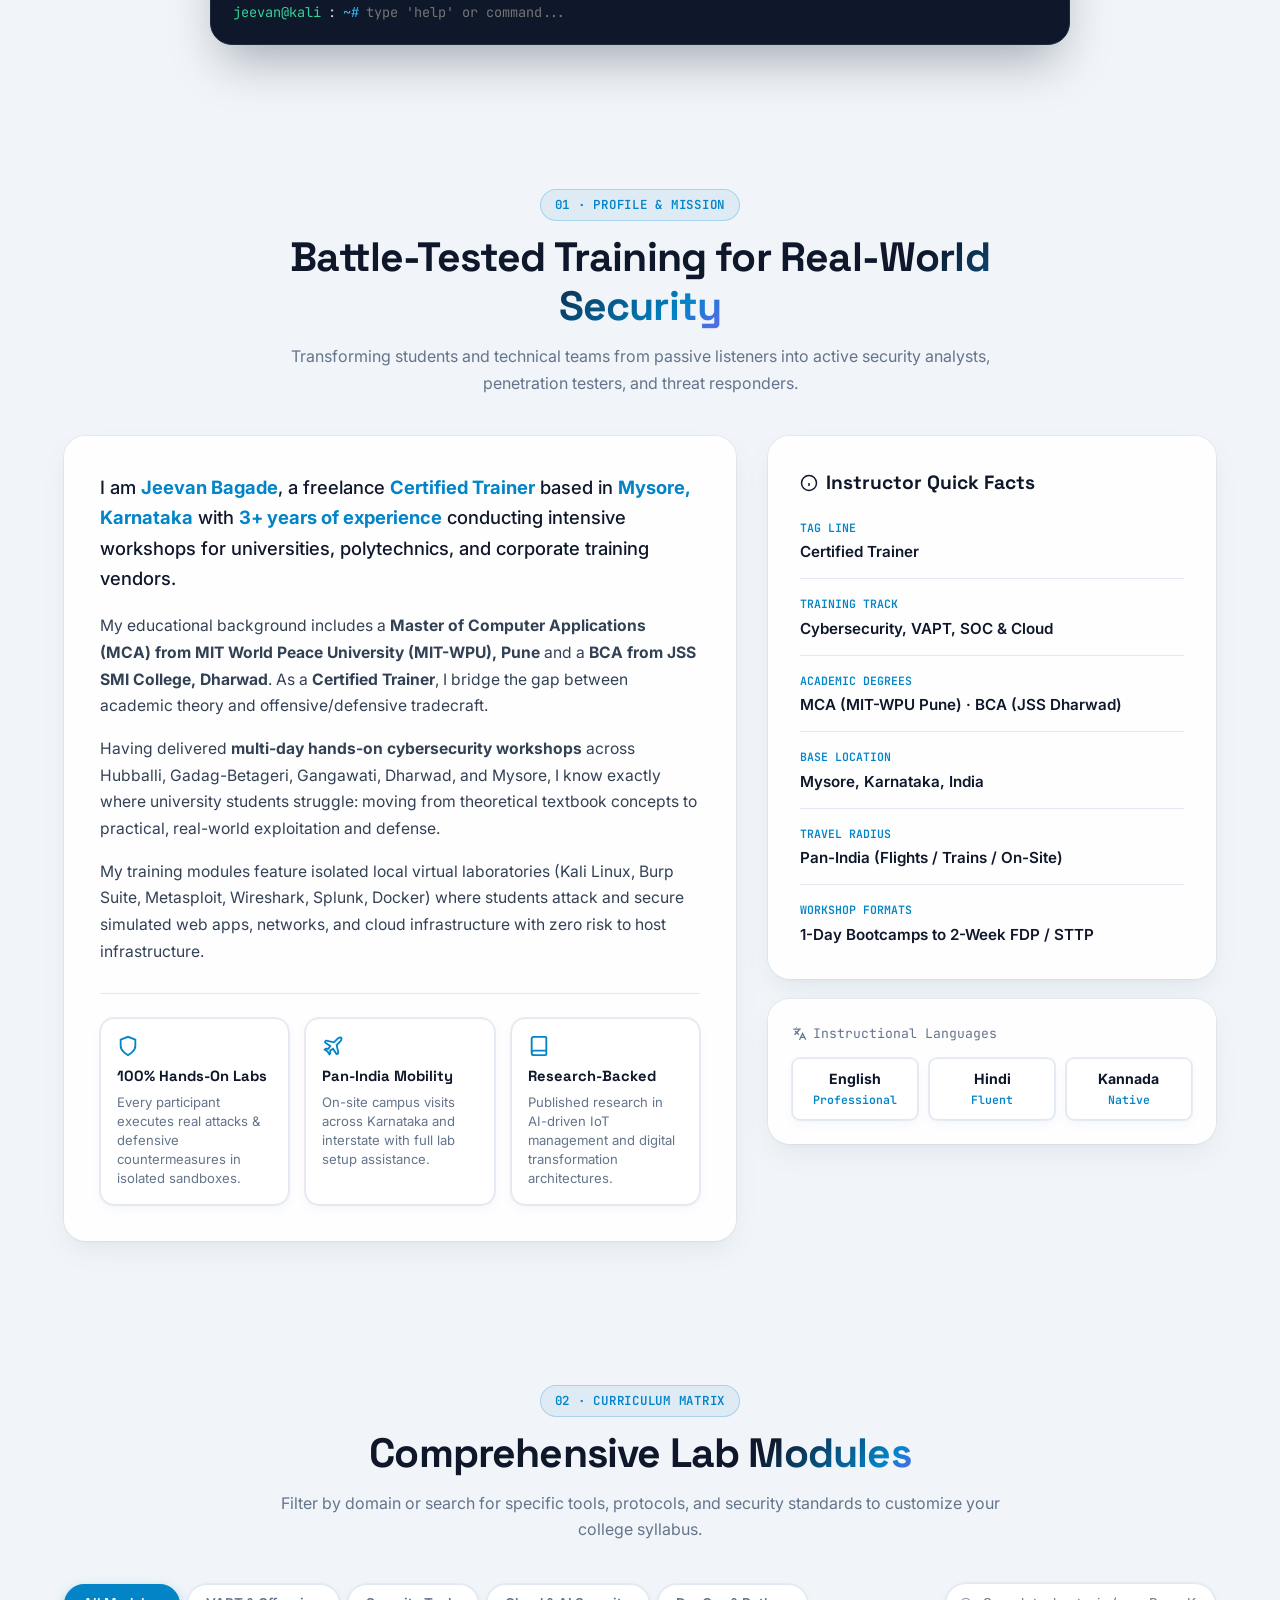
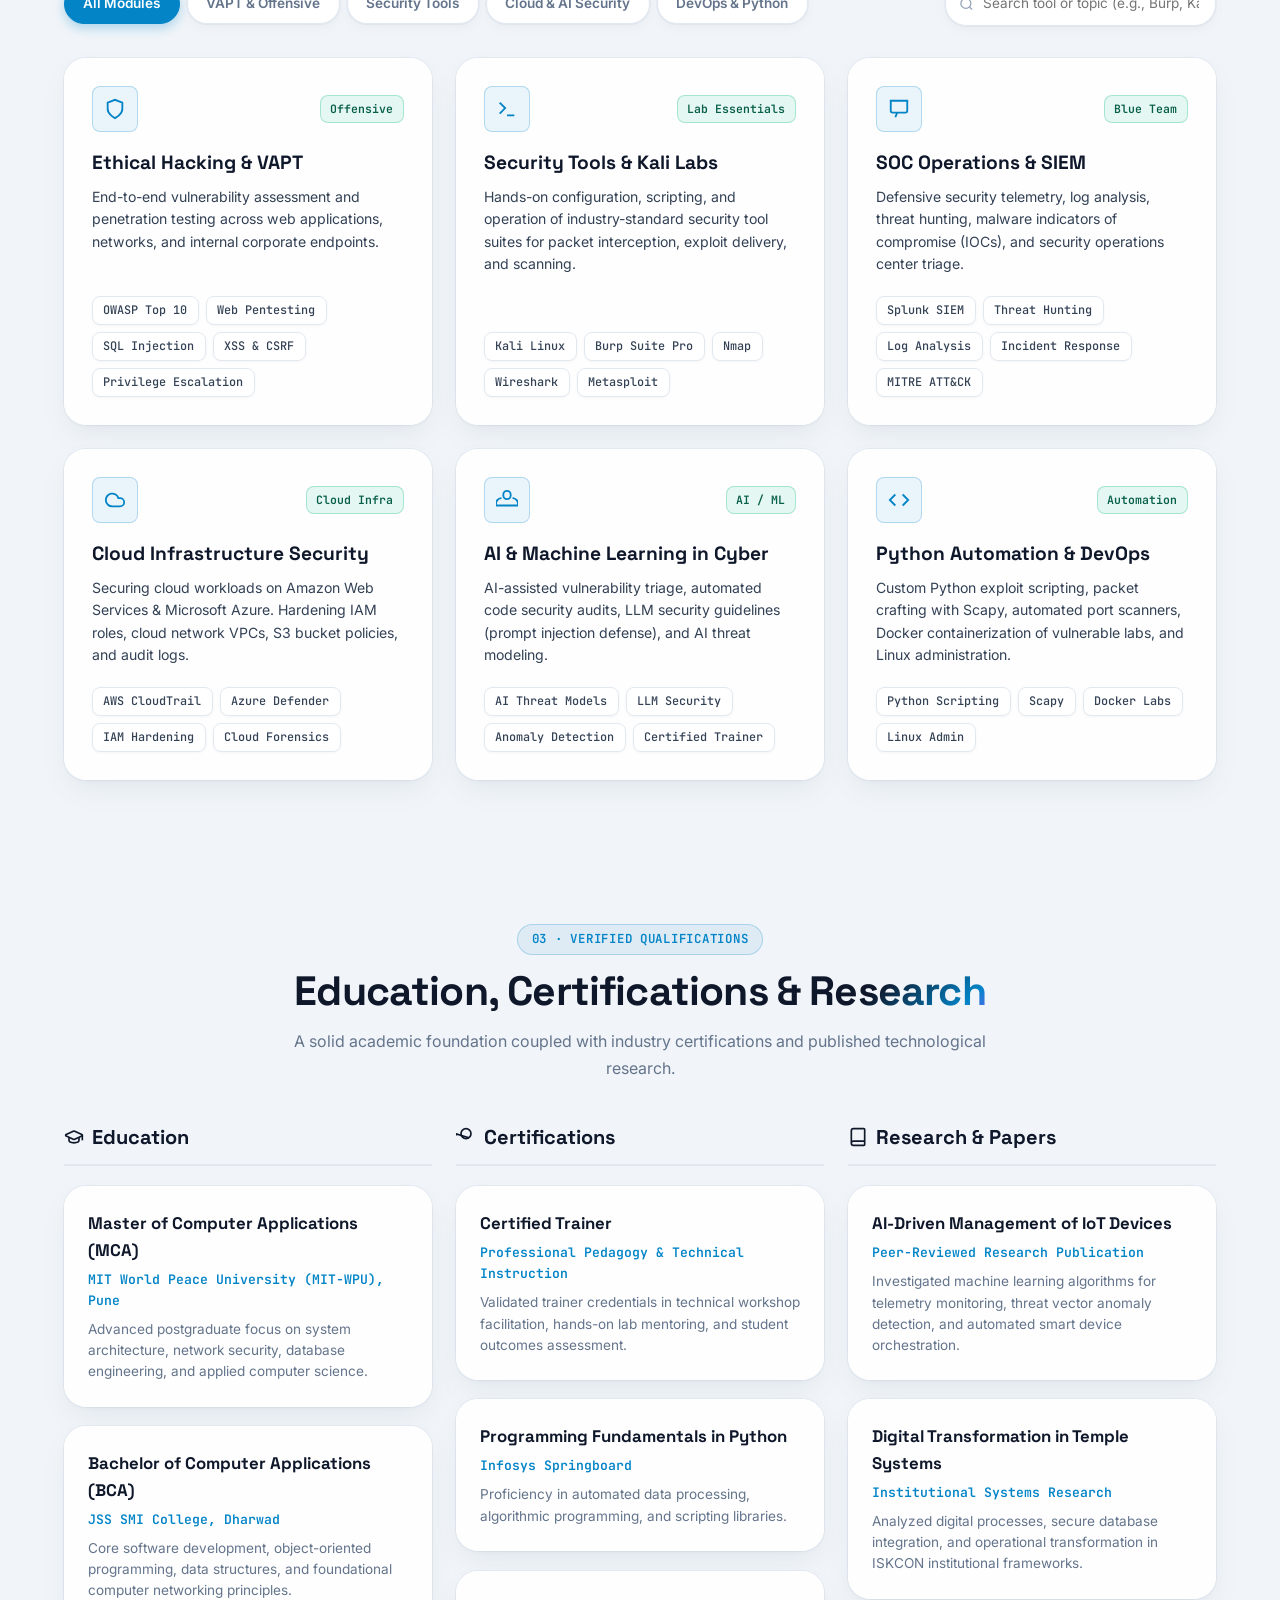
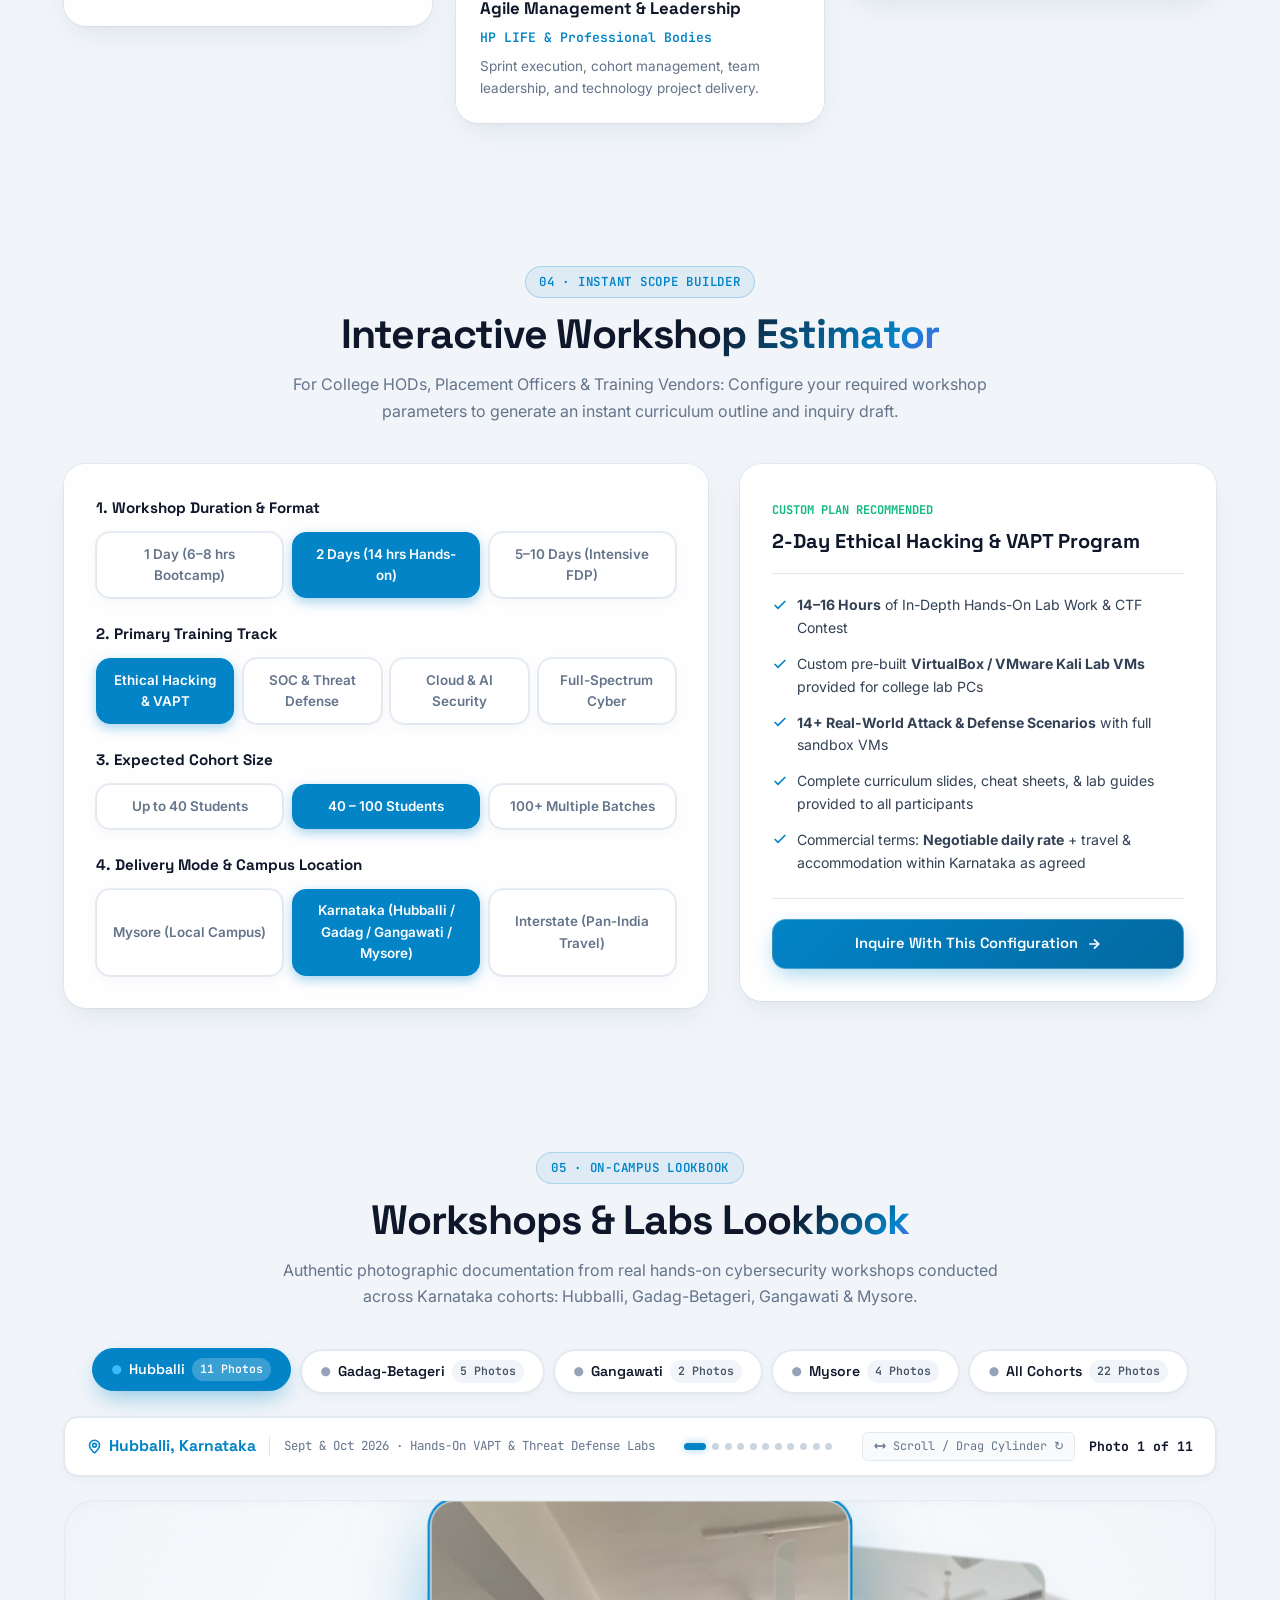
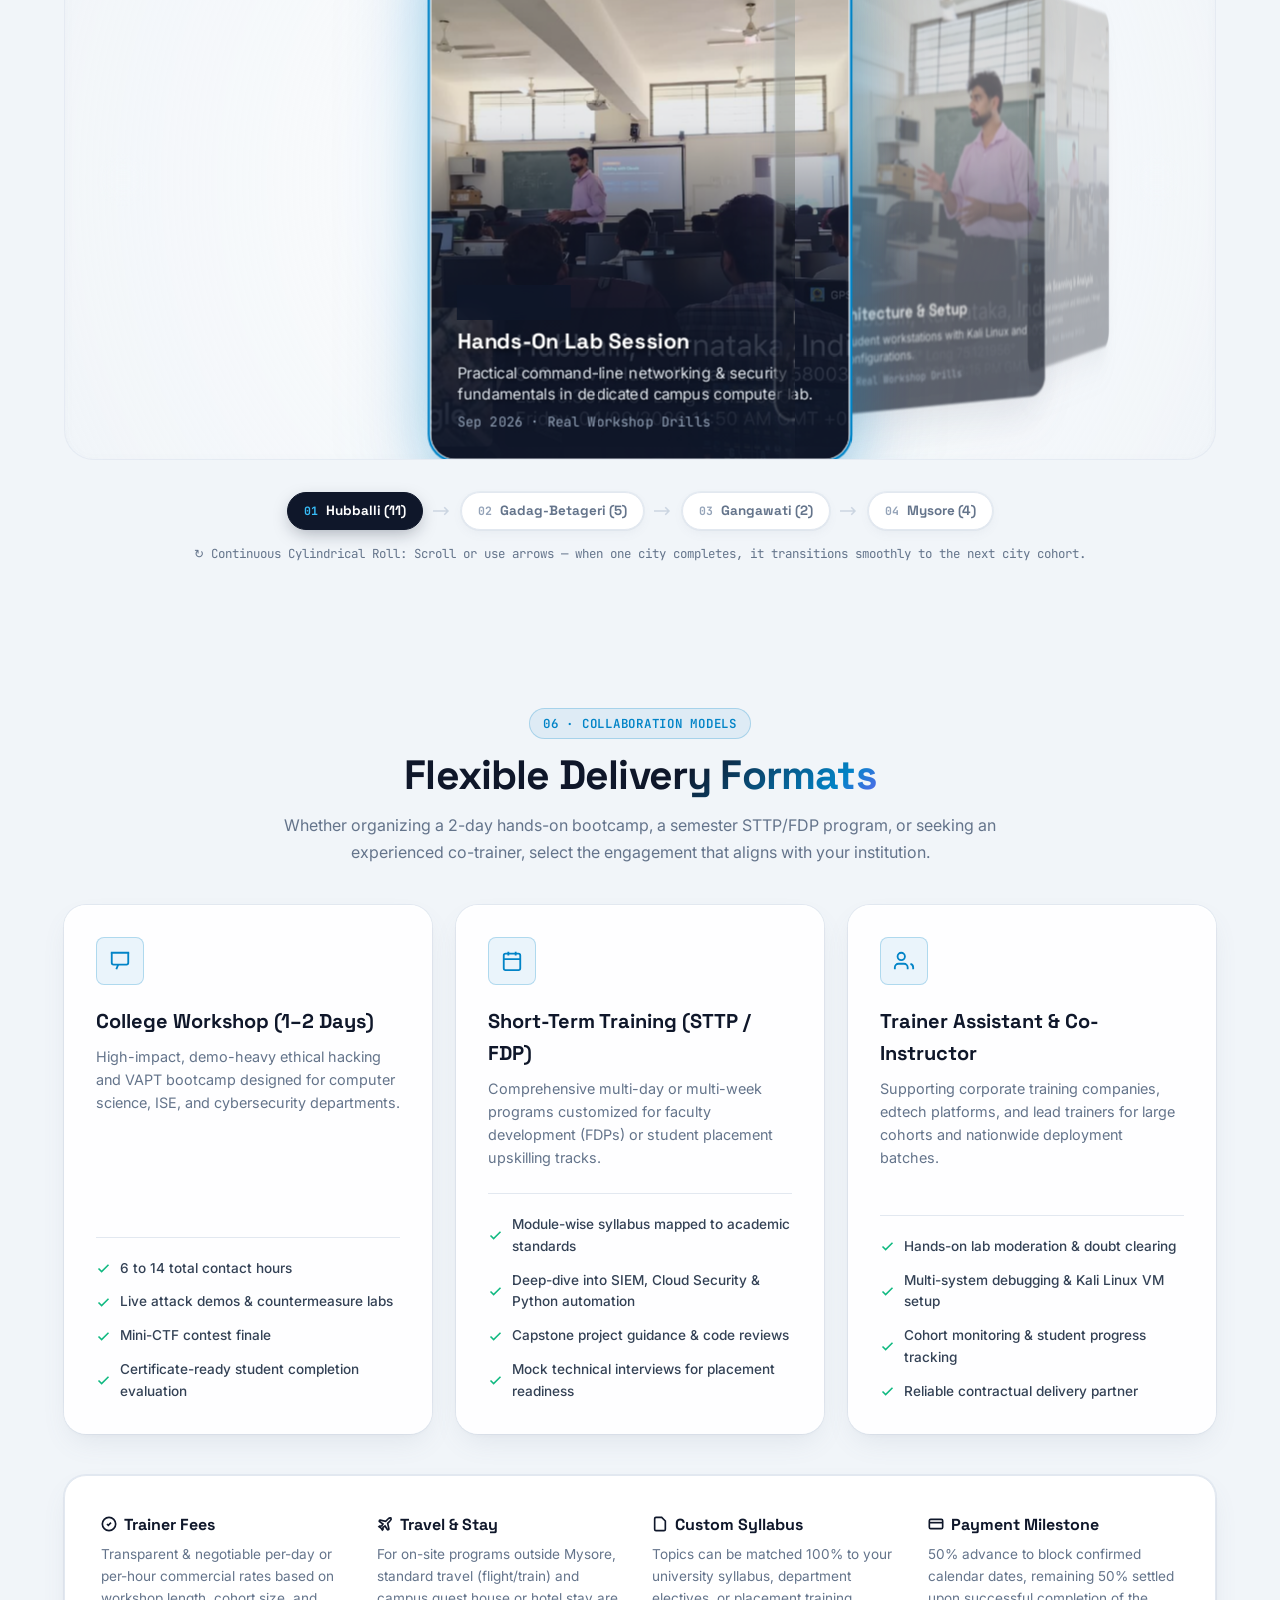
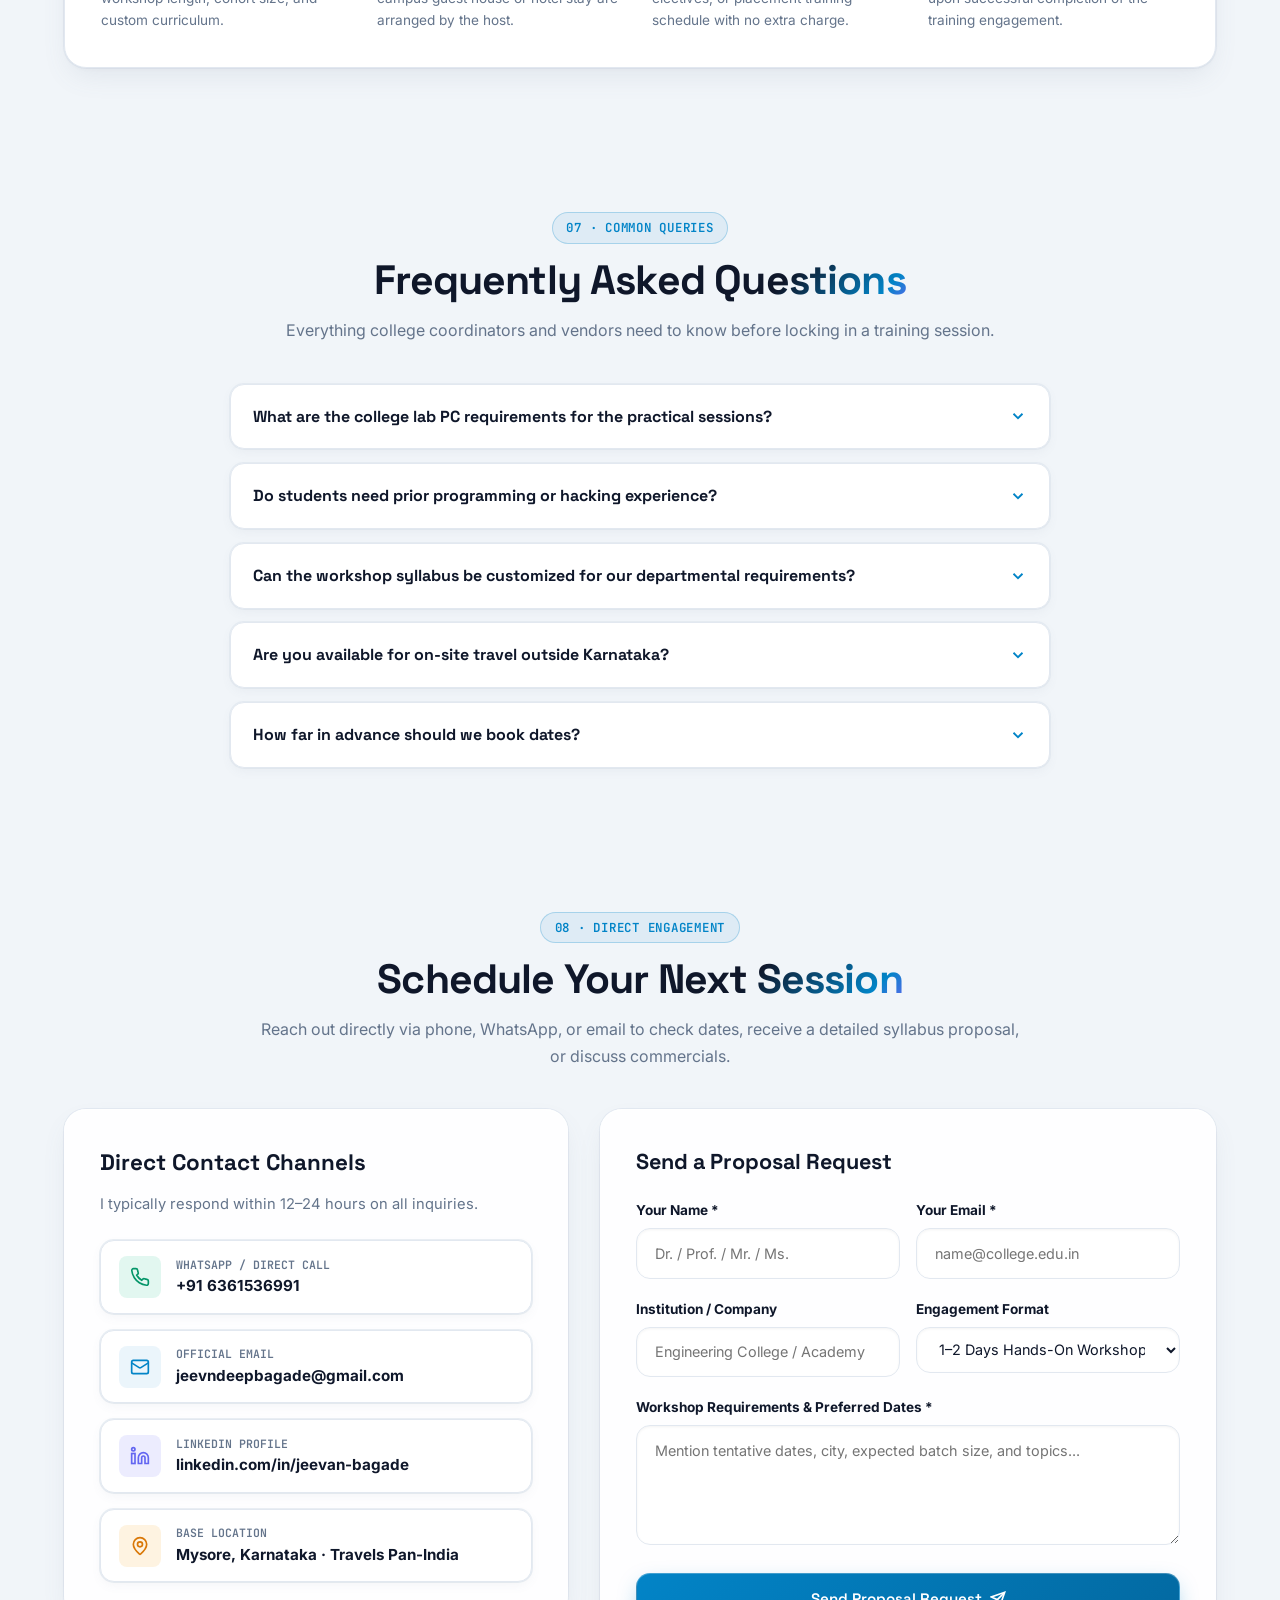
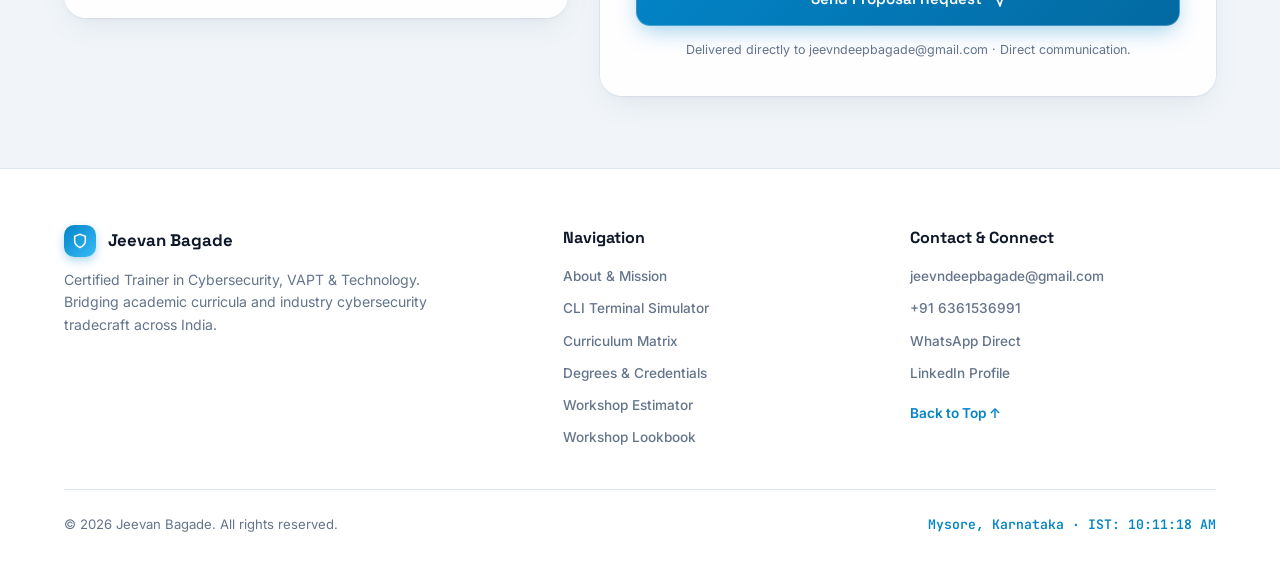
==== commit 66e5e270: "feat(lookbook): add authentic 3D cylindrical LOOKBOOK with Hubballi, Gadag, Gangawati and Mysore wor" ====
--- a/index.html
+++ b/index.html
@@ -106,7 +106,7 @@
         <a class="nav-link" href="#skills">Curriculum</a>
         <a class="nav-link" href="#credentials">Credentials</a>
         <a class="nav-link" href="#estimator">Estimator</a>
-        <a class="nav-link" href="#gallery">Photos</a>
+        <a class="nav-link" href="#lookbook">LOOKBOOK</a>
         <a class="nav-link" href="#engagements">Models</a>
         <a class="nav-link" href="#faq">FAQ</a>
       </nav>
@@ -149,7 +149,7 @@
     <a class="mobile-nav-link" href="#skills">Curriculum &amp; Labs <span>→</span></a>
     <a class="mobile-nav-link" href="#credentials">Credentials <span>→</span></a>
     <a class="mobile-nav-link" href="#estimator">Workshop Estimator <span>→</span></a>
-    <a class="mobile-nav-link" href="#gallery">On Campus Photos <span>→</span></a>
+    <a class="mobile-nav-link" href="#lookbook">LOOKBOOK <span>→</span></a>
     <a class="mobile-nav-link" href="#engagements">Engagement Models <span>→</span></a>
     <a class="mobile-nav-link" href="#faq">FAQ <span>→</span></a>
     <a class="btn btn-primary btn-block mt-3" href="#contact">Schedule Workshop Now</a>
@@ -203,9 +203,9 @@
               <svg width="16" height="16" viewBox="0 0 24 24" fill="none" stroke="currentColor" stroke-width="2"><polyline points="4 17 10 11 4 5"></polyline><line x1="12" y1="19" x2="20" y2="19"></line></svg>
               <span>Try Live Terminal</span>
             </a>
-            <a class="btn btn-terminal btn-lg" href="#gallery">
+            <a class="btn btn-terminal btn-lg" href="#lookbook">
               <svg width="16" height="16" viewBox="0 0 24 24" fill="none" stroke="currentColor" stroke-width="2"><rect width="18" height="18" x="3" y="3" rx="2"/><circle cx="9" cy="9" r="2"/></svg>
-              <span>Workshop Photos</span>
+              <span>Explore Lookbook</span>
             </a>
           </div>
 
@@ -361,7 +361,7 @@
                 My educational background includes a <strong>Master of Computer Applications (MCA) from MIT World Peace University (MIT-WPU), Pune</strong> and a <strong>BCA from JSS SMI College, Dharwad</strong>. As a <strong>Certified Trainer</strong>, I bridge the gap between academic theory and offensive/defensive tradecraft.
               </p>
               <p>
-                Having delivered <strong>9+ multi-day cybersecurity workshops</strong> across Mysore, Bengaluru, Dharwad, Hubballi, Pune, and Hyderabad, I know exactly where university students struggle: moving from theoretical textbook concepts to practical, real-world exploitation and defense.
+                Having delivered <strong>multi-day hands-on cybersecurity workshops</strong> across Hubballi, Gadag-Betageri, Gangawati, Dharwad, and Mysore, I know exactly where university students struggle: moving from theoretical textbook concepts to practical, real-world exploitation and defense.
               </p>
               <p>
                 My training modules feature isolated local virtual laboratories (Kali Linux, Burp Suite, Metasploit, Wireshark, Splunk, Docker) where students attack and secure simulated web apps, networks, and cloud infrastructure with zero risk to host infrastructure.
@@ -734,7 +734,7 @@
               <label class="calc-label">4. Delivery Mode &amp; Campus Location</label>
               <div class="calc-btn-group" id="opt-location">
                 <button class="calc-choice-btn" type="button" data-val="local">Mysore (Local Campus)</button>
-                <button class="calc-choice-btn selected" type="button" data-val="state">Karnataka (Bengaluru/Hubballi/etc)</button>
+                <button class="calc-choice-btn selected" type="button" data-val="state">Karnataka (Hubballi / Gadag / Gangawati / Mysore)</button>
                 <button class="calc-choice-btn" type="button" data-val="interstate">Interstate (Pan-India Travel)</button>
               </div>
             </div>
@@ -782,111 +782,116 @@
       </div>
     </section>
 
-    <!-- ======================= CAMPUS GALLERY ======================= -->
-    <section class="section" id="gallery" aria-labelledby="gallery-heading">
+    <!-- ======================= WORKSHOP LOOKBOOK (3D CYLINDRICAL) ======================= -->
+    <span id="gallery" aria-hidden="true" style="display:block; position:relative; top:-80px; visibility:hidden;"></span>
+    <section class="section" id="lookbook" aria-labelledby="lookbook-heading">
       <div class="container">
         <header class="section-head">
-          <span class="section-kicker">05 · Campus Footprint</span>
-          <h2 class="section-title" id="gallery-heading">
-            Classrooms, Labs &amp; <span class="gradient-text">Workshops</span>
+          <span class="section-kicker">05 · ON-CAMPUS LOOKBOOK</span>
+          <h2 class="section-title" id="lookbook-heading">
+            Workshops &amp; Labs <span class="gradient-text">Lookbook</span>
           </h2>
           <p class="section-desc">
-            Visual highlights from 9+ hands-on workshops conducted across leading colleges, training vendor cohorts, and academic partner institutions.
+            Authentic photographic documentation from real hands-on cybersecurity workshops conducted across Karnataka cohorts: Hubballi, Gadag-Betageri, Gangawati &amp; Mysore.
           </p>
         </header>
 
-        <!-- Gallery Filters -->
-        <div class="gallery-filter-bar">
-          <button class="filter-btn active" type="button" data-gallery-filter="all">All Captures</button>
-          <button class="filter-btn" type="button" data-gallery-filter="mysore">Mysore</button>
-          <button class="filter-btn" type="button" data-gallery-filter="bengaluru">Bengaluru</button>
-          <button class="filter-btn" type="button" data-gallery-filter="pune">Pune</button>
-          <button class="filter-btn" type="button" data-gallery-filter="dharwad">Dharwad / Hubballi</button>
-          <button class="filter-btn" type="button" data-gallery-filter="hyderabad">Hyderabad</button>
-        </div>
-
-        <!-- Gallery Cards -->
-        <div class="gallery-grid" id="gallery-container">
-
-          <!-- Photo 1 -->
-          <div class="gallery-card clay-card" data-gallery-cat="mysore" data-src="assets/images/training-01.jpg" data-caption="Hands-On Ethical Hacking Lab Session" data-loc="Mysore, Karnataka" data-date="Jan 2026">
-            <img class="gallery-img" src="assets/images/training-01.jpg" alt="Hands-on ethical hacking workshop in computer lab" loading="lazy">
-            <div class="gallery-overlay">
-              <span class="gallery-tag">
-                <svg width="12" height="12" viewBox="0 0 24 24" fill="none" stroke="currentColor" stroke-width="2.5"><path d="M20 10c0 4.99-5.54 10.19-7.4 11.8a1 1 0 0 1-1.2 0C9.54 20.19 4 14.99 4 10a8 8 0 0 1 16 0Z"/><circle cx="12" cy="10" r="3"/></svg>
-                Mysore, Karnataka
-              </span>
-              <h3 class="gallery-caption">Hands-On Ethical Hacking Lab</h3>
-              <span class="gallery-date">Jan 2026 · 60 Students</span>
-            </div>
-          </div>
-
-          <!-- Photo 2 -->
-          <div class="gallery-card clay-card" data-gallery-cat="bengaluru" data-src="assets/images/training-02.jpg" data-caption="Cybersecurity Fundamentals & VAPT Keynote" data-loc="Bengaluru, Karnataka" data-date="Nov 2025">
-            <img class="gallery-img" src="assets/images/training-02.jpg" alt="Students attending cybersecurity seminar in auditorium" loading="lazy">
-            <div class="gallery-overlay">
-              <span class="gallery-tag">
-                <svg width="12" height="12" viewBox="0 0 24 24" fill="none" stroke="currentColor" stroke-width="2.5"><path d="M20 10c0 4.99-5.54 10.19-7.4 11.8a1 1 0 0 1-1.2 0C9.54 20.19 4 14.99 4 10a8 8 0 0 1 16 0Z"/><circle cx="12" cy="10" r="3"/></svg>
-                Bengaluru, Karnataka
-              </span>
-              <h3 class="gallery-caption">VAPT Keynote &amp; Live Attack Demo</h3>
-              <span class="gallery-date">Nov 2025 · 120 Attendees</span>
-            </div>
-          </div>
-
-          <!-- Photo 3 -->
-          <div class="gallery-card clay-card" data-gallery-cat="dharwad" data-src="assets/images/training-03.jpg" data-caption="Kali Linux & Network Defense Workshop" data-loc="Dharwad, Karnataka" data-date="Sep 2025">
-            <img class="gallery-img" src="assets/images/training-03.jpg" alt="Trainer demonstrating network security tools on projector" loading="lazy">
-            <div class="gallery-overlay">
-              <span class="gallery-tag">
-                <svg width="12" height="12" viewBox="0 0 24 24" fill="none" stroke="currentColor" stroke-width="2.5"><path d="M20 10c0 4.99-5.54 10.19-7.4 11.8a1 1 0 0 1-1.2 0C9.54 20.19 4 14.99 4 10a8 8 0 0 1 16 0Z"/><circle cx="12" cy="10" r="3"/></svg>
-                Dharwad, Karnataka
-              </span>
-              <h3 class="gallery-caption">Kali Linux &amp; Network Defense</h3>
-              <span class="gallery-date">Sep 2025 · 75 Students</span>
-            </div>
-          </div>
-
-          <!-- Photo 4 -->
-          <div class="gallery-card clay-card" data-gallery-cat="pune" data-src="assets/images/training-04.jpg" data-caption="Cloud Security & AWS Architecture Session" data-loc="Pune, Maharashtra" data-date="Jul 2025">
-            <img class="gallery-img" src="assets/images/training-04.jpg" alt="Cloud security and AWS workshop with engineering students" loading="lazy">
-            <div class="gallery-overlay">
-              <span class="gallery-tag">
-                <svg width="12" height="12" viewBox="0 0 24 24" fill="none" stroke="currentColor" stroke-width="2.5"><path d="M20 10c0 4.99-5.54 10.19-7.4 11.8a1 1 0 0 1-1.2 0C9.54 20.19 4 14.99 4 10a8 8 0 0 1 16 0Z"/><circle cx="12" cy="10" r="3"/></svg>
-                Pune, Maharashtra
-              </span>
-              <h3 class="gallery-caption">Cloud Security &amp; AWS Hardening</h3>
-              <span class="gallery-date">Jul 2025 · 90 Engineering Students</span>
-            </div>
-          </div>
-
-          <!-- Photo 5 -->
-          <div class="gallery-card clay-card" data-gallery-cat="dharwad" data-src="assets/images/training-05.jpg" data-caption="SOC Operations & Splunk SIEM Demonstration" data-loc="Hubballi, Karnataka" data-date="Apr 2025">
-            <img class="gallery-img" src="assets/images/training-05.jpg" alt="VAPT demonstration session with SOC tools on projector" loading="lazy">
-            <div class="gallery-overlay">
-              <span class="gallery-tag">
-                <svg width="12" height="12" viewBox="0 0 24 24" fill="none" stroke="currentColor" stroke-width="2.5"><path d="M20 10c0 4.99-5.54 10.19-7.4 11.8a1 1 0 0 1-1.2 0C9.54 20.19 4 14.99 4 10a8 8 0 0 1 16 0Z"/><circle cx="12" cy="10" r="3"/></svg>
-                Hubballi, Karnataka
-              </span>
-              <h3 class="gallery-caption">SOC &amp; SIEM Threat Hunting</h3>
-              <span class="gallery-date">Apr 2025 · 65 Participants</span>
-            </div>
-          </div>
-
-          <!-- Photo 6 -->
-          <div class="gallery-card clay-card" data-gallery-cat="hyderabad" data-src="assets/images/training-06.jpg" data-caption="AI-Driven Cyber Defenses & Awareness" data-loc="Hyderabad, Telangana" data-date="Feb 2025">
-            <img class="gallery-img" src="assets/images/training-06.jpg" alt="AI and cybersecurity workshop group discussion" loading="lazy">
-            <div class="gallery-overlay">
-              <span class="gallery-tag">
-                <svg width="12" height="12" viewBox="0 0 24 24" fill="none" stroke="currentColor" stroke-width="2.5"><path d="M20 10c0 4.99-5.54 10.19-7.4 11.8a1 1 0 0 1-1.2 0C9.54 20.19 4 14.99 4 10a8 8 0 0 1 16 0Z"/><circle cx="12" cy="10" r="3"/></svg>
-                Hyderabad, Telangana
-              </span>
-              <h3 class="gallery-caption">AI &amp; Machine Learning in Cyber</h3>
-              <span class="gallery-date">Feb 2025 · 85 Students</span>
-            </div>
-          </div>
-
-        </div>
+        <!-- Real City Filter Tabs with Verified Photo Counts -->
+        <div class="lookbook-city-tabs" id="lookbook-city-tabs" role="tablist">
+          <button class="lookbook-tab active" type="button" data-city="hubballi" role="tab" aria-selected="true">
+            <span class="tab-indicator">●</span> Hubballi <span class="tab-badge">11 Photos</span>
+          </button>
+          <button class="lookbook-tab" type="button" data-city="gadag" role="tab" aria-selected="false">
+            <span class="tab-indicator">●</span> Gadag-Betageri <span class="tab-badge">5 Photos</span>
+          </button>
+          <button class="lookbook-tab" type="button" data-city="gangawati" role="tab" aria-selected="false">
+            <span class="tab-indicator">●</span> Gangawati <span class="tab-badge">2 Photos</span>
+          </button>
+          <button class="lookbook-tab" type="button" data-city="mysore" role="tab" aria-selected="false">
+            <span class="tab-indicator">●</span> Mysore <span class="tab-badge">4 Photos</span>
+          </button>
+          <button class="lookbook-tab" type="button" data-city="all" role="tab" aria-selected="false">
+            <span class="tab-indicator">●</span> All Cohorts <span class="tab-badge">22 Photos</span>
+          </button>
+        </div>
+
+        <!-- Dynamic City Header & Status HUD -->
+        <div class="lookbook-hud clay-card" id="lookbook-hud">
+          <div class="hud-left">
+            <div class="hud-city-badge">
+              <svg width="15" height="15" viewBox="0 0 24 24" fill="none" stroke="currentColor" stroke-width="2.5"><path d="M20 10c0 4.99-5.54 10.19-7.4 11.8a1 1 0 0 1-1.2 0C9.54 20.19 4 14.99 4 10a8 8 0 0 1 16 0Z"/><circle cx="12" cy="10" r="3"/></svg>
+              <strong id="lb-hud-city">Hubballi, Karnataka</strong>
+            </div>
+            <span class="hud-meta" id="lb-hud-meta">Sept &amp; Oct 2026 · Hands-On VAPT &amp; Threat Defense Labs</span>
+          </div>
+
+          <div class="hud-center">
+            <div class="cylinder-indicator-dots" id="cylinder-dots">
+              <!-- Dynamically populated card indicator dots -->
+            </div>
+          </div>
+
+          <div class="hud-right">
+            <span class="hud-control-tip">
+              <svg width="14" height="14" viewBox="0 0 24 24" fill="none" stroke="currentColor" stroke-width="2"><path d="M7 16l-4-4m0 0l4-4m-4 4h18"/><path d="M17 8l4 4m0 0l-4 4m4-4H3"/></svg>
+              Scroll / Drag Cylinder ↻
+            </span>
+            <span class="hud-counter" id="lb-counter">Photo 1 of 11</span>
+          </div>
+        </div>
+
+        <!-- 3D Cylindrical Viewport -->
+        <div class="lookbook-cylinder-viewport" id="lookbook-viewport">
+          <!-- Left Navigation Arrow -->
+          <button class="cylinder-arrow-btn prev-arrow" id="cylinder-prev" type="button" aria-label="Previous photo in lookbook">
+            <svg width="22" height="22" viewBox="0 0 24 24" fill="none" stroke="currentColor" stroke-width="2.5"><polyline points="15 18 9 12 15 6"></polyline></svg>
+          </button>
+
+          <!-- 3D Cylindrical Stage -->
+          <div class="lookbook-cylinder-stage" id="lookbook-stage">
+            <!-- 3D cylinder cards generated dynamically via JS engine -->
+          </div>
+
+          <!-- Right Navigation Arrow -->
+          <button class="cylinder-arrow-btn next-arrow" id="cylinder-next" type="button" aria-label="Next photo in lookbook">
+            <svg width="22" height="22" viewBox="0 0 24 24" fill="none" stroke="currentColor" stroke-width="2.5"><polyline points="9 18 15 12 9 6"></polyline></svg>
+          </button>
+        </div>
+
+        <!-- City Sequence Pipeline Bar (Auto transition flow) -->
+        <div class="lookbook-pipeline">
+          <div class="pipeline-track">
+            <button class="pipeline-step active" type="button" data-pipeline-city="hubballi">
+              <span class="step-num">01</span>
+              <span class="step-name">Hubballi (11)</span>
+            </button>
+            <div class="pipeline-connector">
+              <svg width="18" height="12" viewBox="0 0 24 12" fill="none" stroke="currentColor" stroke-width="2"><path d="M0 6h20M15 1l5 5-5 5"/></svg>
+            </div>
+            <button class="pipeline-step" type="button" data-pipeline-city="gadag">
+              <span class="step-num">02</span>
+              <span class="step-name">Gadag-Betageri (5)</span>
+            </button>
+            <div class="pipeline-connector">
+              <svg width="18" height="12" viewBox="0 0 24 12" fill="none" stroke="currentColor" stroke-width="2"><path d="M0 6h20M15 1l5 5-5 5"/></svg>
+            </div>
+            <button class="pipeline-step" type="button" data-pipeline-city="gangawati">
+              <span class="step-num">03</span>
+              <span class="step-name">Gangawati (2)</span>
+            </button>
+            <div class="pipeline-connector">
+              <svg width="18" height="12" viewBox="0 0 24 12" fill="none" stroke="currentColor" stroke-width="2"><path d="M0 6h20M15 1l5 5-5 5"/></svg>
+            </div>
+            <button class="pipeline-step" type="button" data-pipeline-city="mysore">
+              <span class="step-num">04</span>
+              <span class="step-name">Mysore (4)</span>
+            </button>
+          </div>
+          <p class="pipeline-hint">
+            ↻ Continuous Cylindrical Roll: Scroll or use arrows — when one city completes, it transitions smoothly to the next city cohort.
+          </p>
+        </div>
+
       </div>
     </section>
 
@@ -1063,7 +1068,7 @@
               <svg class="faq-icon-arrow" width="18" height="18" viewBox="0 0 24 24" fill="none" stroke="currentColor" stroke-width="2.5"><polyline points="6 9 12 15 18 9"></polyline></svg>
             </button>
             <div class="faq-answer">
-              <p>Yes. I frequently travel pan-India for on-campus workshops (past locations include Pune, Hyderabad, Dharwad, and Bengaluru). Travel, accommodation, and food terms are mutually agreed upon ahead of booking.</p>
+              <p>Yes. I frequently travel for on-campus workshops (key locations include Hubballi, Gadag-Betageri, Gangawati, Dharwad, and Mysore). Travel, accommodation, and food terms are mutually agreed upon ahead of booking.</p>
             </div>
           </div>
 
@@ -1221,7 +1226,7 @@
             <a href="#skills">Curriculum Matrix</a>
             <a href="#credentials">Degrees &amp; Credentials</a>
             <a href="#estimator">Workshop Estimator</a>
-            <a href="#gallery">Campus Photos</a>
+            <a href="#lookbook">Workshop Lookbook</a>
           </div>
         </div>
 
--- a/css/styles.css
+++ b/css/styles.css
@@ -1388,75 +1388,385 @@
   border-top: 1px solid var(--border-clay);
 }
 
-/* ==== 16. ON-CAMPUS PHOTO GALLERY ======================================== */
-.gallery-filter-bar {
+/* ==== 16. ON-CAMPUS WORKSHOP LOOKBOOK (3D CYLINDRICAL) ===================== */
+.lookbook-city-tabs {
   display: flex;
   justify-content: center;
-  gap: 0.55rem;
-  margin-bottom: 2rem;
+  gap: 0.65rem;
+  margin-bottom: 1.5rem;
   flex-wrap: wrap;
 }
 
-.gallery-grid {
-  display: grid;
-  grid-template-columns: repeat(3, 1fr);
-  gap: 1.5rem;
-}
-
-.gallery-card {
+.lookbook-tab {
+  display: inline-flex;
+  align-items: center;
+  gap: 0.45rem;
+  padding: 0.55rem 1.15rem;
+  border-radius: 9999px;
+  background: #ffffff;
+  border: 1.5px solid var(--border-clay);
+  box-shadow: var(--shadow-clay-sm);
+  font-family: var(--font-display);
+  font-size: 0.88rem;
+  font-weight: 600;
+  color: var(--text-dark);
+  cursor: pointer;
+  transition: all var(--dur-normal) var(--ease-smooth);
+}
+
+.lookbook-tab:hover {
+  border-color: var(--accent-blue);
+  transform: translateY(-2px);
+  box-shadow: 0 8px 16px -4px rgba(100, 116, 139, 0.2);
+}
+
+.lookbook-tab .tab-indicator {
+  font-size: 0.75rem;
+  color: #94a3b8;
+  transition: color var(--dur-normal);
+}
+
+.lookbook-tab .tab-badge {
+  font-family: var(--font-mono);
+  font-size: 0.72rem;
+  padding: 0.15rem 0.5rem;
+  border-radius: 9999px;
+  background: #f1f5f9;
+  color: #475569;
+  transition: all var(--dur-normal);
+}
+
+.lookbook-tab.active {
+  background: #0284c7;
+  color: #ffffff;
+  border-color: #0284c7;
+  box-shadow: 0 10px 24px -6px rgba(2, 132, 199, 0.45);
+  transform: translateY(-2px);
+}
+
+.lookbook-tab.active .tab-indicator {
+  color: #38bdf8;
+}
+
+.lookbook-tab.active .tab-badge {
+  background: rgba(255, 255, 255, 0.22);
+  color: #ffffff;
+}
+
+/* Lookbook HUD */
+.lookbook-hud {
+  display: flex;
+  align-items: center;
+  justify-content: space-between;
+  padding: 0.9rem 1.4rem;
+  margin-bottom: 0.5rem;
+  border-radius: var(--radius-md);
+  background: #ffffff;
+  box-shadow: var(--shadow-clay-sm);
+  border: 1px solid var(--border-clay);
+  gap: 1rem;
+}
+
+.hud-left {
+  display: flex;
+  align-items: center;
+  gap: 0.85rem;
+  flex-wrap: wrap;
+}
+
+.hud-city-badge {
+  display: inline-flex;
+  align-items: center;
+  gap: 0.4rem;
+  color: #0284c7;
+  font-family: var(--font-display);
+  font-size: 0.98rem;
+  font-weight: 700;
+}
+
+.hud-meta {
+  font-family: var(--font-mono);
+  font-size: 0.78rem;
+  color: #64748b;
+  border-left: 1.5px solid #e2e8f0;
+  padding-left: 0.85rem;
+}
+
+.hud-center {
+  display: flex;
+  align-items: center;
+  justify-content: center;
+}
+
+.cylinder-indicator-dots {
+  display: flex;
+  align-items: center;
+  gap: 0.35rem;
+}
+
+.cyl-dot {
+  width: 7px;
+  height: 7px;
+  border-radius: 50%;
+  background: #cbd5e1;
+  transition: all 0.3s ease;
+  cursor: pointer;
+}
+
+.cyl-dot.active {
+  width: 22px;
+  border-radius: 9999px;
+  background: #0284c7;
+  box-shadow: 0 0 8px rgba(2, 132, 199, 0.4);
+}
+
+.hud-right {
+  display: flex;
+  align-items: center;
+  gap: 0.85rem;
+}
+
+.hud-control-tip {
+  display: inline-flex;
+  align-items: center;
+  gap: 0.35rem;
+  font-family: var(--font-mono);
+  font-size: 0.74rem;
+  color: #64748b;
+  background: #f8fafc;
+  padding: 0.25rem 0.65rem;
+  border-radius: 6px;
+  border: 1px solid #e2e8f0;
+}
+
+.hud-counter {
+  font-family: var(--font-mono);
+  font-size: 0.82rem;
+  font-weight: 700;
+  color: var(--text-dark);
+}
+
+/* 3D Cylindrical Viewport */
+.lookbook-cylinder-viewport {
   position: relative;
-  border-radius: var(--radius-lg);
+  width: 100%;
+  height: 560px;
+  perspective: 1400px;
+  perspective-origin: 50% 50%;
   overflow: hidden;
-  aspect-ratio: 16/10;
+  display: flex;
+  align-items: center;
+  justify-content: center;
+  margin: 1.5rem 0 2rem;
+  user-select: none;
+  touch-action: pan-y;
+  border-radius: var(--radius-xl);
+  background: radial-gradient(circle at 50% 50%, rgba(255, 255, 255, 0.9) 0%, rgba(241, 245, 249, 0.5) 100%);
+  border: 1px solid rgba(226, 232, 240, 0.8);
+  box-shadow: inset 0 2px 10px rgba(100, 116, 139, 0.05);
+}
+
+.lookbook-cylinder-stage {
+  position: relative;
+  width: 360px;
+  height: 480px;
+  transform-style: preserve-3d;
+  display: flex;
+  align-items: center;
+  justify-content: center;
+}
+
+.cylinder-card {
+  position: absolute;
+  width: 360px;
+  height: 480px;
+  border-radius: 22px;
+  overflow: hidden;
+  background: #ffffff;
+  box-shadow: 0 25px 50px -12px rgba(100, 116, 139, 0.25), inset 0 1px 1px #ffffff;
+  border: 1.5px solid rgba(226, 232, 240, 0.9);
   cursor: pointer;
-  box-shadow: var(--shadow-clay);
-  border: 1px solid var(--border-clay);
-  background: #ffffff;
-}
-
-.gallery-img {
+  transition: transform 0.45s cubic-bezier(0.2, 0.85, 0.3, 1), opacity 0.45s ease, filter 0.45s ease;
+  backface-visibility: hidden;
+  will-change: transform, opacity;
+}
+
+.cylinder-card.active {
+  box-shadow: 0 30px 60px -15px rgba(2, 132, 199, 0.35), 0 0 0 2px #0284c7;
+}
+
+.cylinder-card-img {
   width: 100%;
   height: 100%;
   object-fit: cover;
-  transition: transform var(--dur-normal) var(--ease-smooth);
-}
-
-.gallery-card:hover .gallery-img {
-  transform: scale(1.05);
-}
-
-.gallery-overlay {
+  transition: transform 0.5s ease;
+}
+
+.cylinder-card:hover .cylinder-card-img {
+  transform: scale(1.04);
+}
+
+.cylinder-card-overlay {
   position: absolute;
   inset: 0;
-  background: linear-gradient(180deg, transparent 35%, rgba(15, 23, 42, 0.88) 100%);
+  background: linear-gradient(180deg, rgba(15, 23, 42, 0) 0%, rgba(15, 23, 42, 0.1) 40%, rgba(15, 23, 42, 0.8) 72%, rgba(15, 23, 42, 0.96) 100%);
   display: flex;
   flex-direction: column;
   justify-content: flex-end;
-  padding: 1.25rem;
-}
-
-.gallery-tag {
+  padding: 1.4rem;
+  color: #ffffff;
+  pointer-events: none;
+}
+
+.cylinder-card-tag {
   display: inline-flex;
   align-items: center;
   gap: 0.35rem;
   font-family: var(--font-mono);
   font-size: 0.74rem;
-  font-weight: 600;
+  font-weight: 700;
   color: #38bdf8;
-  margin-bottom: 0.2rem;
-}
-
-.gallery-caption {
+  background: rgba(15, 23, 42, 0.85);
+  backdrop-filter: blur(8px);
+  padding: 0.25rem 0.65rem;
+  border-radius: 9999px;
+  margin-bottom: 0.45rem;
+  width: fit-content;
+  border: 1px solid rgba(56, 189, 248, 0.3);
+}
+
+.cylinder-card-title {
   font-family: var(--font-display);
-  font-size: 0.98rem;
+  font-size: 1.15rem;
+  font-weight: 800;
+  color: #ffffff;
+  margin-bottom: 0.35rem;
+  line-height: 1.3;
+  text-shadow: 0 2px 4px rgba(0, 0, 0, 0.6);
+}
+
+.cylinder-card-desc {
+  font-size: 0.82rem;
+  color: #e2e8f0;
+  line-height: 1.4;
+  margin-bottom: 0.35rem;
+  display: -webkit-box;
+  -webkit-line-clamp: 2;
+  -webkit-box-orient: vertical;
+  overflow: hidden;
+  text-shadow: 0 1px 3px rgba(0, 0, 0, 0.6);
+}
+
+.cylinder-card-date {
+  font-family: var(--font-mono);
+  font-size: 0.72rem;
+  color: #94a3b8;
+}
+
+/* 3D Navigation Arrows */
+.cylinder-arrow-btn {
+  position: absolute;
+  top: 50%;
+  transform: translateY(-50%);
+  width: 52px;
+  height: 52px;
+  border-radius: 50%;
+  background: rgba(255, 255, 255, 0.95);
+  backdrop-filter: blur(12px);
+  border: 1.5px solid var(--border-clay);
+  box-shadow: 0 10px 25px -4px rgba(100, 116, 139, 0.22);
+  color: var(--text-dark);
+  display: flex;
+  align-items: center;
+  justify-content: center;
+  cursor: pointer;
+  z-index: 50;
+  transition: all var(--dur-normal) var(--ease-smooth);
+}
+
+.cylinder-arrow-btn.prev-arrow {
+  left: 2rem;
+}
+
+.cylinder-arrow-btn.next-arrow {
+  right: 2rem;
+}
+
+.cylinder-arrow-btn:hover {
+  background: #0284c7;
+  color: #ffffff;
+  border-color: #0284c7;
+  transform: translateY(-50%) scale(1.1);
+  box-shadow: 0 12px 28px -4px rgba(2, 132, 199, 0.4);
+}
+
+/* Lookbook Sequence Pipeline */
+.lookbook-pipeline {
+  display: flex;
+  flex-direction: column;
+  align-items: center;
+  gap: 0.85rem;
+  margin-top: 1.5rem;
+}
+
+.pipeline-track {
+  display: flex;
+  align-items: center;
+  justify-content: center;
+  gap: 0.65rem;
+  flex-wrap: wrap;
+}
+
+.pipeline-step {
+  display: inline-flex;
+  align-items: center;
+  gap: 0.45rem;
+  padding: 0.45rem 1rem;
+  border-radius: 9999px;
+  background: #ffffff;
+  border: 1.5px solid var(--border-clay);
+  box-shadow: var(--shadow-clay-sm);
+  font-family: var(--font-display);
+  font-size: 0.84rem;
   font-weight: 700;
+  color: #64748b;
+  cursor: pointer;
+  transition: all var(--dur-normal);
+}
+
+.pipeline-step .step-num {
+  font-family: var(--font-mono);
+  font-size: 0.72rem;
+  color: #94a3b8;
+}
+
+.pipeline-step:hover {
+  border-color: #0284c7;
+  color: #0284c7;
+}
+
+.pipeline-step.active {
+  background: #0f172a;
   color: #ffffff;
-}
-
-.gallery-date {
-  font-size: 0.74rem;
+  border-color: #0f172a;
+  box-shadow: 0 6px 18px -4px rgba(15, 23, 42, 0.35);
+}
+
+.pipeline-step.active .step-num {
+  color: #38bdf8;
+}
+
+.pipeline-connector {
   color: #cbd5e1;
-  font-family: var(--font-mono);
+  display: flex;
+  align-items: center;
+}
+
+.pipeline-hint {
+  font-family: var(--font-mono);
+  font-size: 0.78rem;
+  color: #64748b;
+  text-align: center;
 }
 
 /* Lightbox Modal */
@@ -1931,4 +2241,77 @@
     gap: 0.75rem;
     text-align: center;
   }
-}
+
+  /* Lookbook Cylindrical Responsive */
+  .lookbook-hud {
+    flex-direction: column;
+    align-items: flex-start;
+    gap: 0.75rem;
+  }
+  .hud-meta {
+    border-left: none;
+    padding-left: 0;
+  }
+  .hud-right {
+    width: 100%;
+    justify-content: space-between;
+  }
+  .lookbook-cylinder-viewport {
+    height: 480px;
+    perspective: 1000px;
+  }
+  .lookbook-cylinder-stage {
+    width: 290px;
+    height: 390px;
+  }
+  .cylinder-card {
+    width: 290px;
+    height: 390px;
+    border-radius: 18px;
+  }
+  .cylinder-arrow-btn {
+    width: 42px;
+    height: 42px;
+  }
+  .cylinder-arrow-btn.prev-arrow {
+    left: 0.6rem;
+  }
+  .cylinder-arrow-btn.next-arrow {
+    right: 0.6rem;
+  }
+  .pipeline-track {
+    gap: 0.4rem;
+  }
+  .pipeline-connector {
+    display: none;
+  }
+}
+
+@media (max-width: 480px) {
+  .lookbook-cylinder-viewport {
+    height: 430px;
+    perspective: 850px;
+  }
+  .lookbook-cylinder-stage {
+    width: 250px;
+    height: 340px;
+  }
+  .cylinder-card {
+    width: 250px;
+    height: 340px;
+    border-radius: 16px;
+  }
+  .cylinder-card-overlay {
+    padding: 1rem;
+  }
+  .cylinder-card-title {
+    font-size: 1rem;
+  }
+  .cylinder-card-desc {
+    font-size: 0.76rem;
+    -webkit-line-clamp: 2;
+  }
+  .hud-control-tip {
+    display: none;
+  }
+}
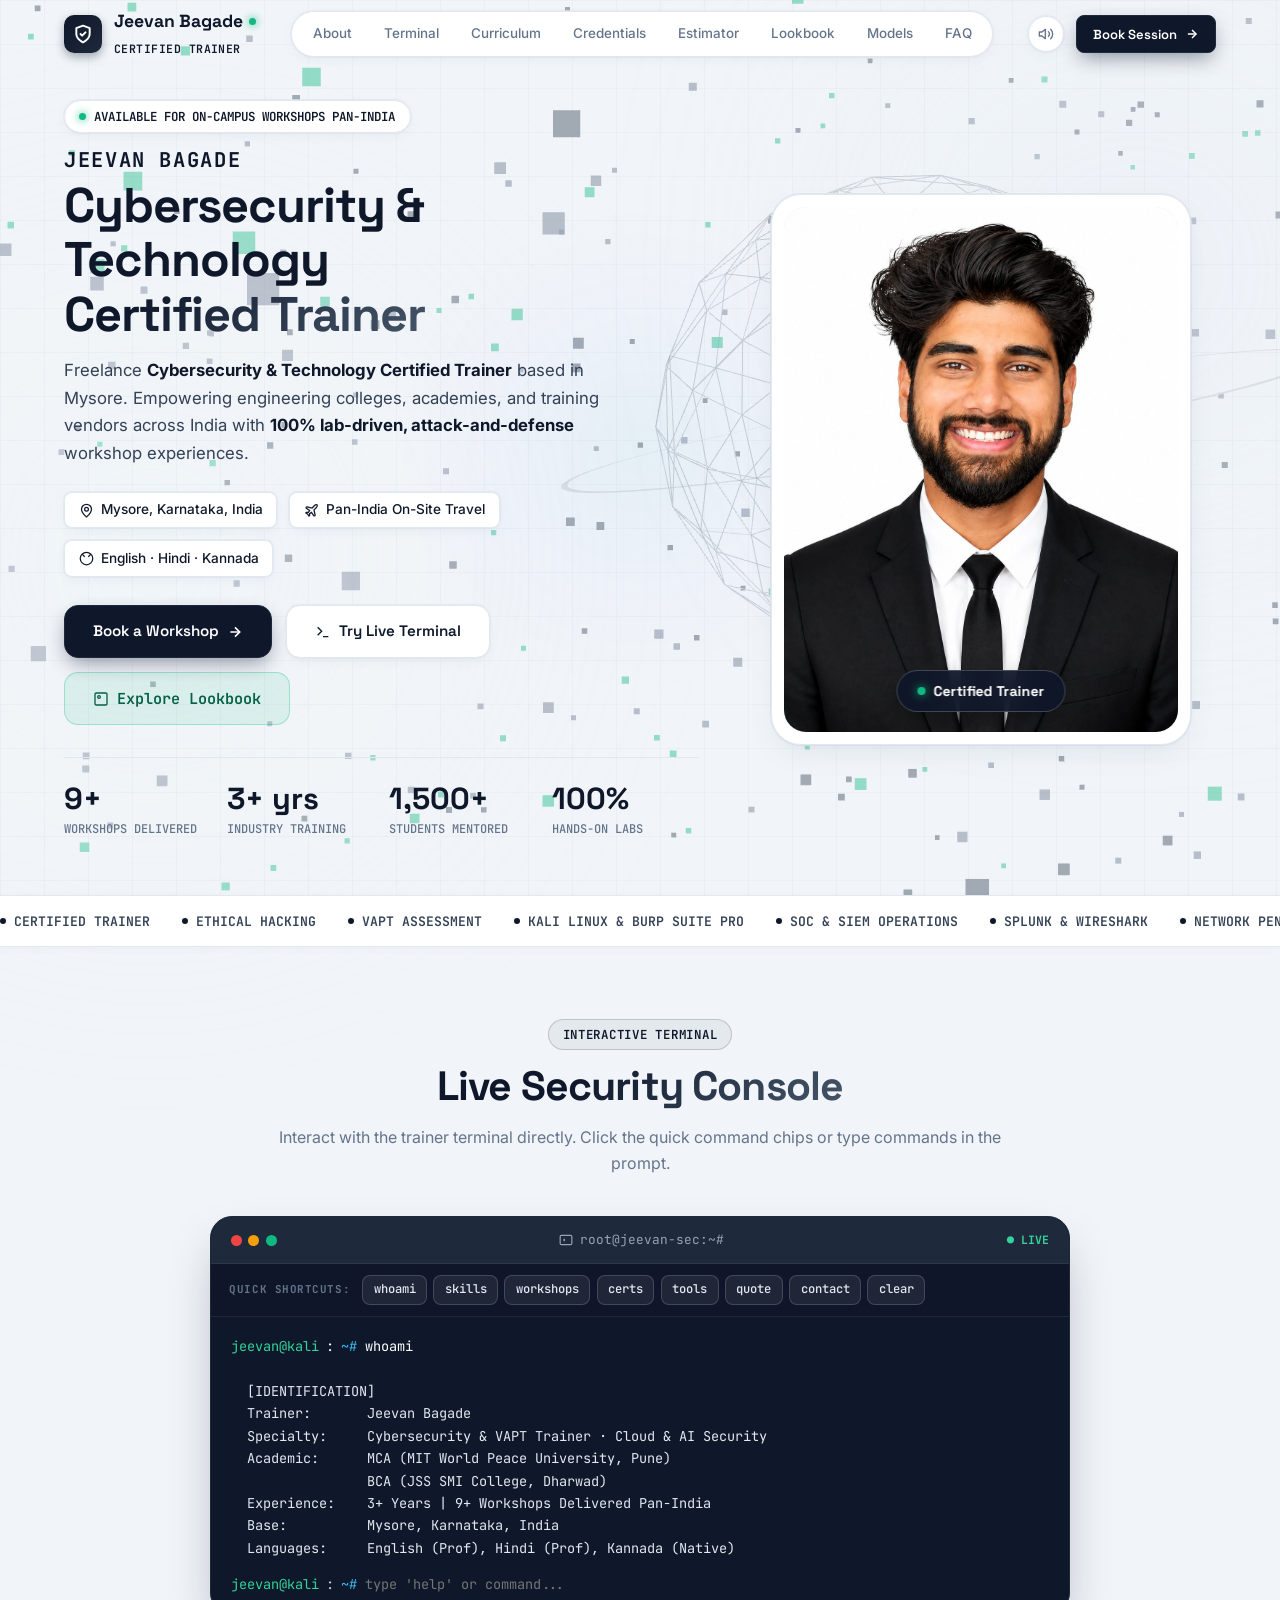
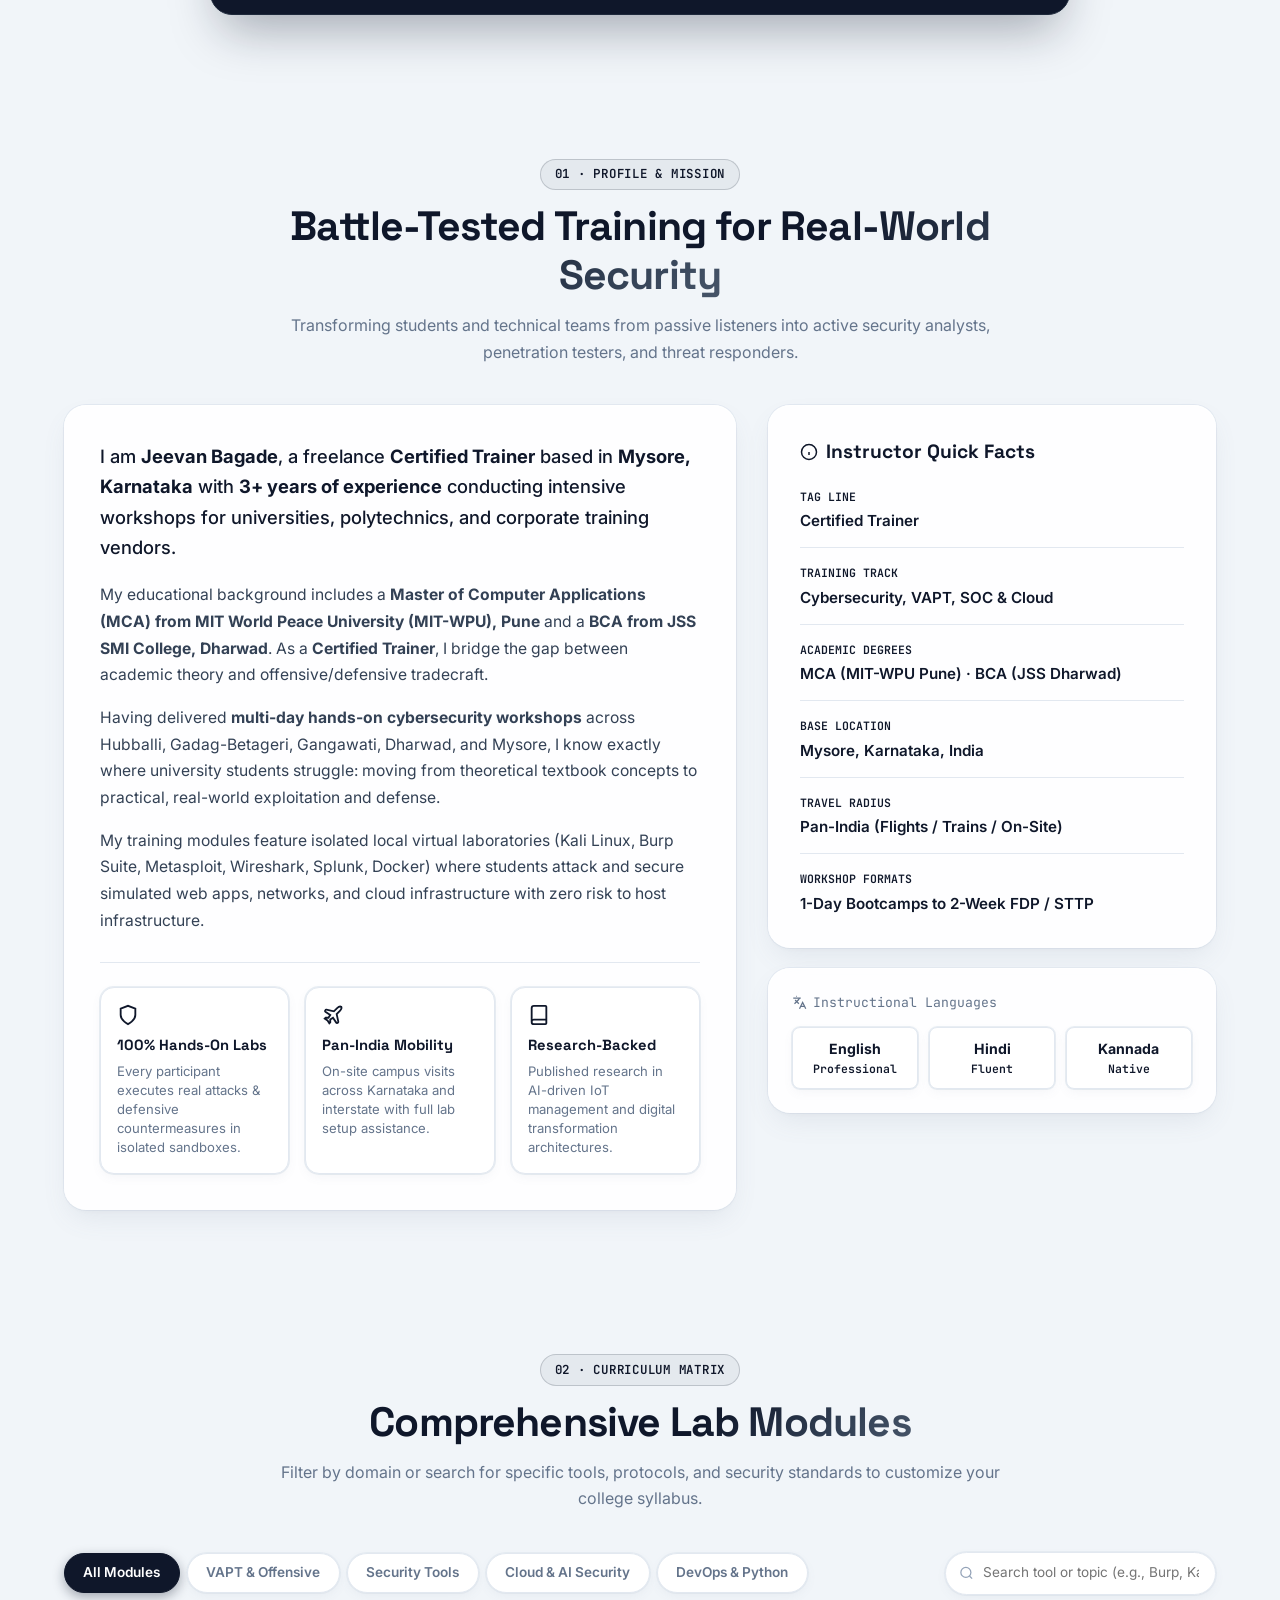
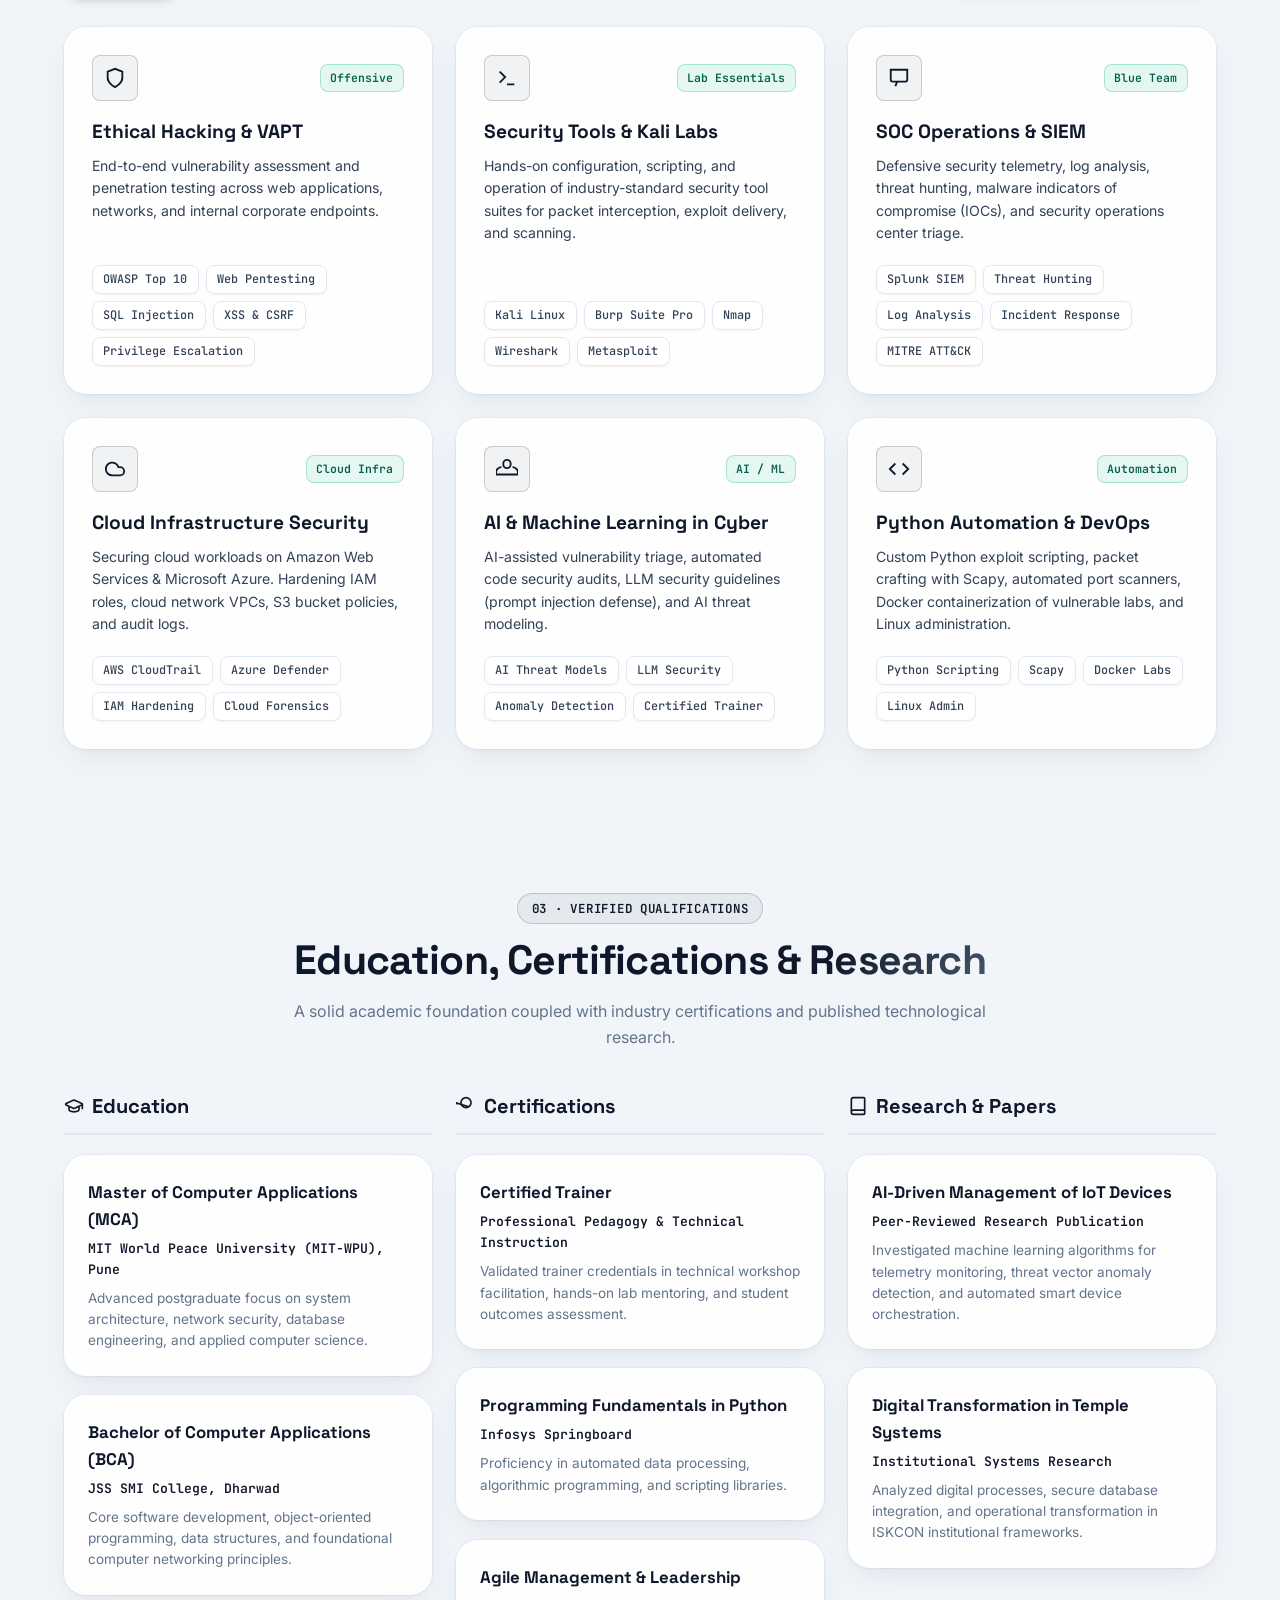
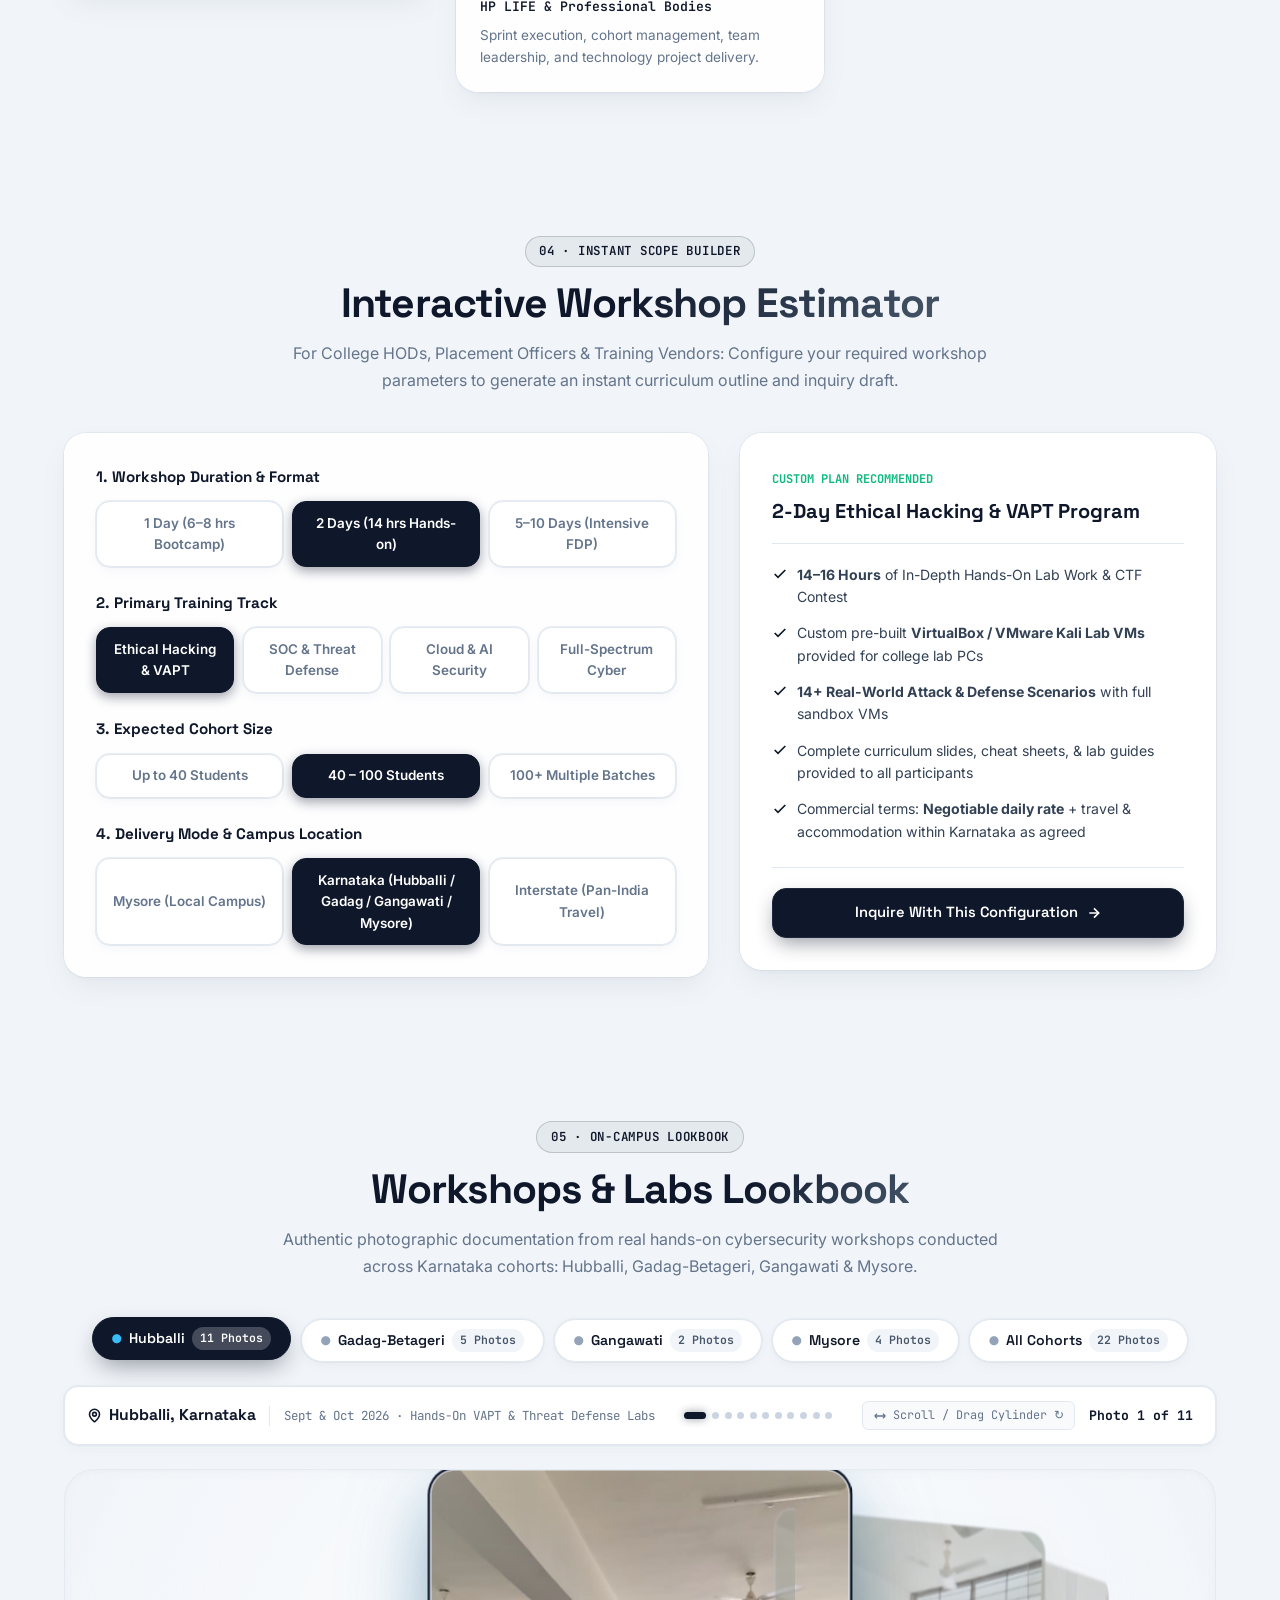
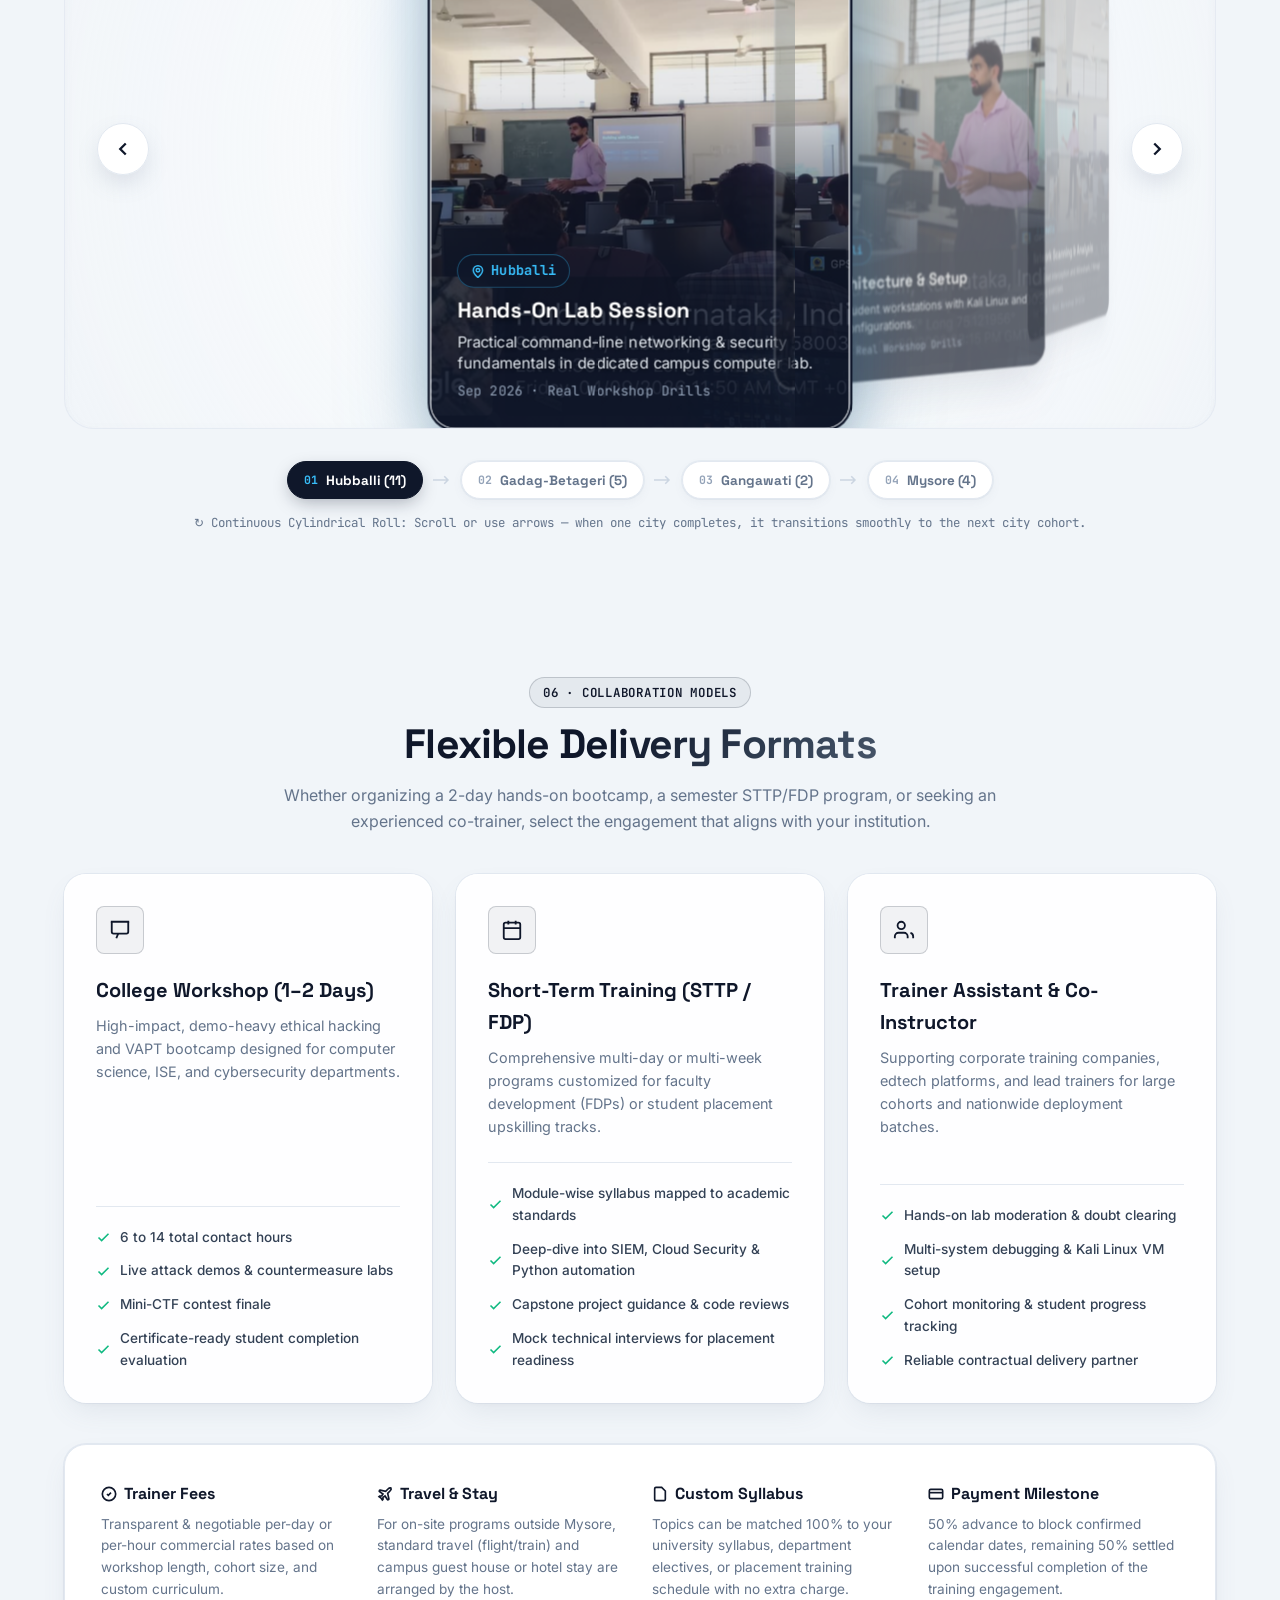
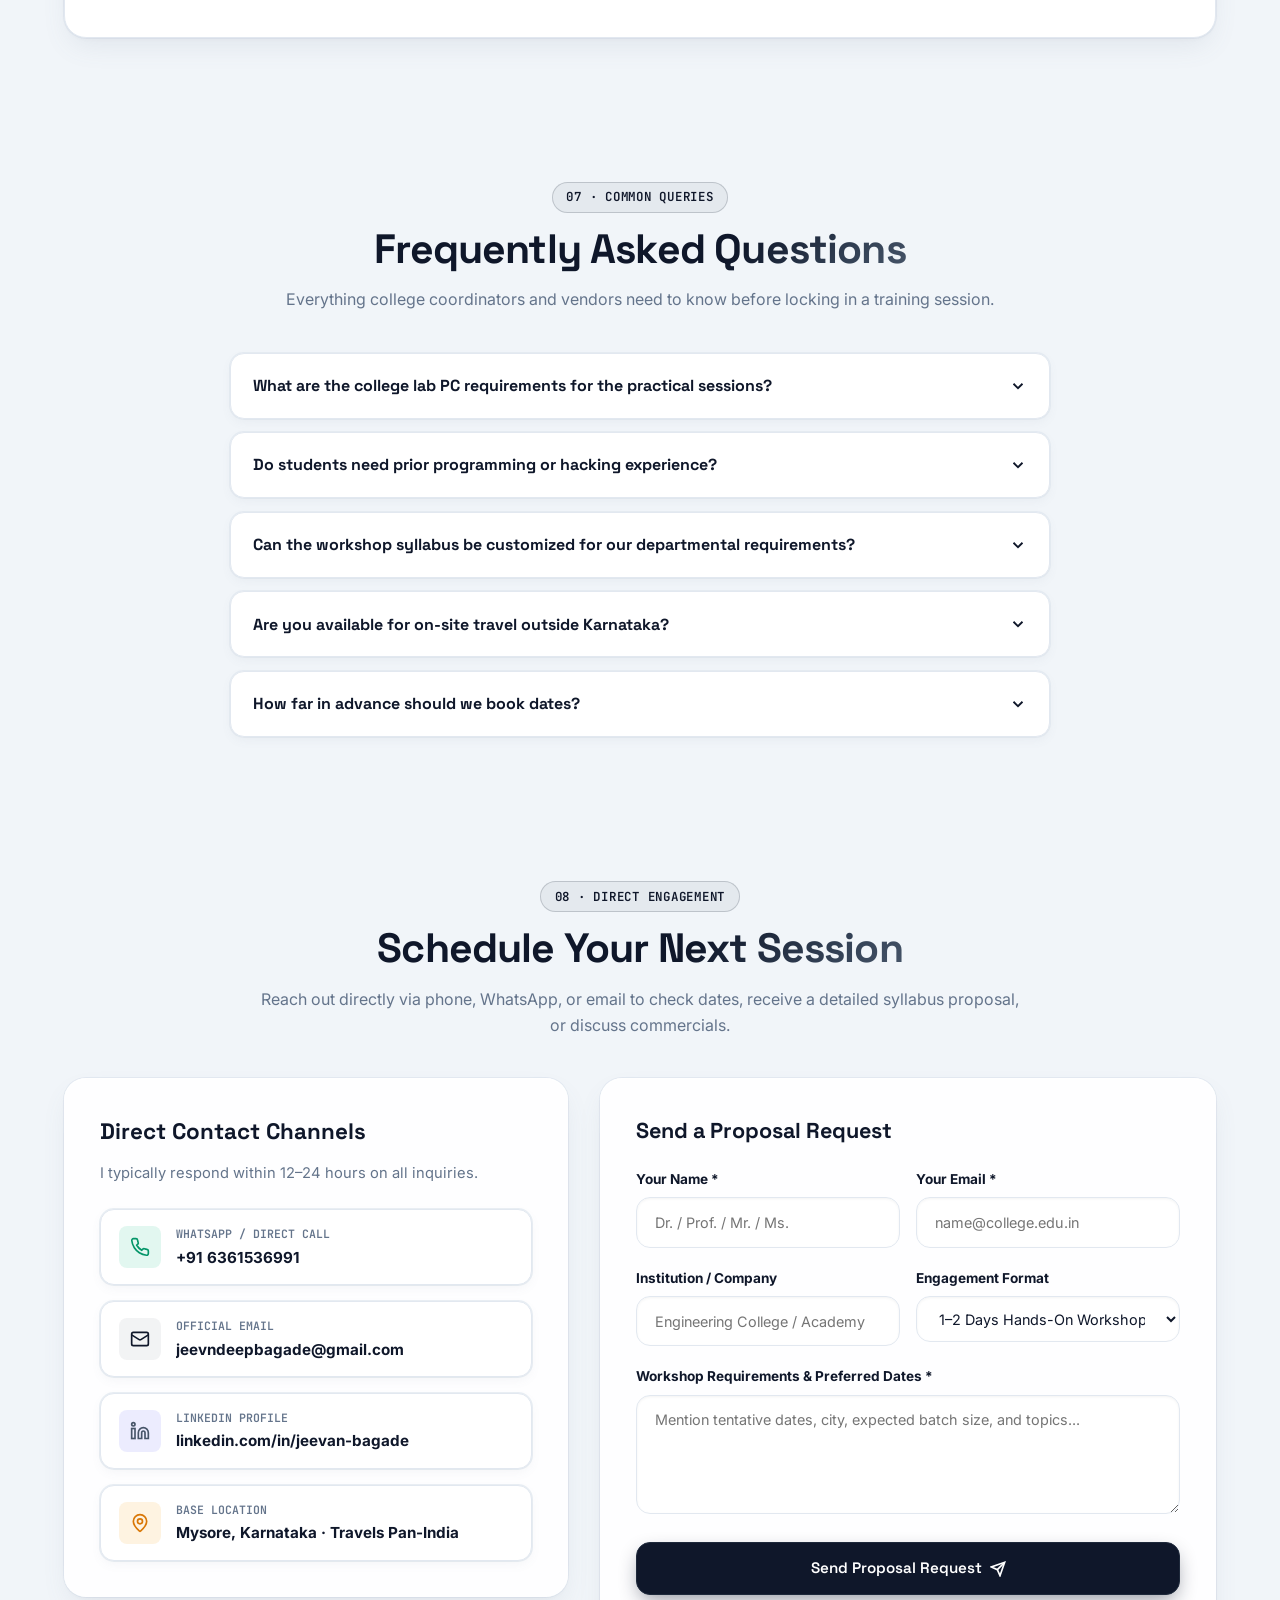
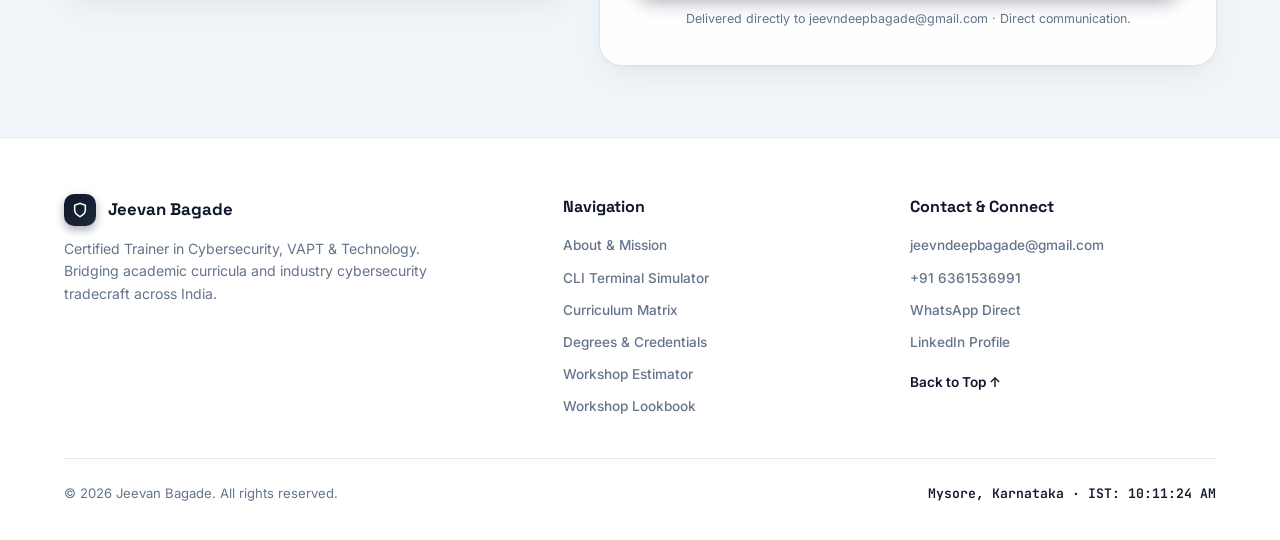
==== commit dbf9e292: "fix(ui): black stealth theme, mobile optimizations, email overflow fix, clean header and terminal" ====
--- a/index.html
+++ b/index.html
@@ -106,7 +106,7 @@
         <a class="nav-link" href="#skills">Curriculum</a>
         <a class="nav-link" href="#credentials">Credentials</a>
         <a class="nav-link" href="#estimator">Estimator</a>
-        <a class="nav-link" href="#lookbook">LOOKBOOK</a>
+        <a class="nav-link" href="#lookbook">Lookbook</a>
         <a class="nav-link" href="#engagements">Models</a>
         <a class="nav-link" href="#faq">FAQ</a>
       </nav>
@@ -149,10 +149,22 @@
     <a class="mobile-nav-link" href="#skills">Curriculum &amp; Labs <span>→</span></a>
     <a class="mobile-nav-link" href="#credentials">Credentials <span>→</span></a>
     <a class="mobile-nav-link" href="#estimator">Workshop Estimator <span>→</span></a>
-    <a class="mobile-nav-link" href="#lookbook">LOOKBOOK <span>→</span></a>
+    <a class="mobile-nav-link" href="#lookbook">Lookbook <span>→</span></a>
     <a class="mobile-nav-link" href="#engagements">Engagement Models <span>→</span></a>
     <a class="mobile-nav-link" href="#faq">FAQ <span>→</span></a>
-    <a class="btn btn-primary btn-block mt-3" href="#contact">Schedule Workshop Now</a>
+    <div class="mobile-drawer-actions">
+      <button class="mobile-audio-toggle-btn" id="mobile-audio-toggle" type="button" aria-label="Toggle cyber audio effects">
+        <span class="mobile-audio-label">
+          <svg width="16" height="16" viewBox="0 0 24 24" fill="none" stroke="currentColor" stroke-width="2" stroke-linecap="round" stroke-linejoin="round">
+            <polygon points="11 5 6 9 2 9 2 15 6 15 11 19 11 5"></polygon>
+            <path d="M15.54 8.46a5 5 0 0 1 0 7.07"></path>
+          </svg>
+          Cyber Sound Effects
+        </span>
+        <span class="mobile-audio-status" id="mobile-audio-status">OFF</span>
+      </button>
+      <a class="btn btn-primary btn-block" href="#contact">Schedule Workshop Now</a>
+    </div>
   </div>
 
   <main id="main">
@@ -298,19 +310,16 @@
             </div>
             <div class="terminal-title">
               <svg width="14" height="14" viewBox="0 0 24 24" fill="none" stroke="currentColor" stroke-width="2"><rect width="20" height="16" x="2" y="4" rx="2"/><path d="m10 10-2 2 2 2"/></svg>
-              <span>root@jeevan-sec: ~ (bash / zsh)</span>
-            </div>
-            <div style="font-size: 0.72rem; color: #34d399; font-family: var(--font-mono);">
+              <span>root@jeevan-sec:~#</span>
+            </div>
+            <div class="terminal-live-badge">
               ● LIVE
             </div>
           </div>
 
-          <div class="terminal-body" id="terminal-body">
-            <div class="terminal-intro">
-              Type <strong style="color: #38bdf8;">help</strong> for commands, or click any quick shortcut:
-            </div>
-
-            <!-- Quick Action Chips -->
+          <!-- Quick Action Chips Toolbar (Always visible & accessible) -->
+          <div class="terminal-toolbar">
+            <span class="toolbar-hint">QUICK SHORTCUTS:</span>
             <div class="terminal-chips">
               <button class="term-chip" type="button" data-cmd="whoami">whoami</button>
               <button class="term-chip" type="button" data-cmd="skills">skills</button>
@@ -321,6 +330,9 @@
               <button class="term-chip" type="button" data-cmd="contact">contact</button>
               <button class="term-chip" type="button" data-cmd="clear">clear</button>
             </div>
+          </div>
+
+          <div class="terminal-body" id="terminal-body">
 
             <!-- Output Entries Container -->
             <div class="terminal-output" id="terminal-output">
@@ -787,7 +799,7 @@
     <section class="section" id="lookbook" aria-labelledby="lookbook-heading">
       <div class="container">
         <header class="section-head">
-          <span class="section-kicker">05 · ON-CAMPUS LOOKBOOK</span>
+          <span class="section-kicker">05 · On-Campus Lookbook</span>
           <h2 class="section-title" id="lookbook-heading">
             Workshops &amp; Labs <span class="gradient-text">Lookbook</span>
           </h2>
--- a/css/styles.css
+++ b/css/styles.css
@@ -13,13 +13,14 @@
   --bg-card-elevated: #ffffff;
   --bg-tinted: #eef2f6;
 
-  /* Accents */
-  --primary: #0284c7;
-  --primary-gradient: linear-gradient(135deg, #0284c7 0%, #0369a1 100%);
-  --primary-light: rgba(2, 132, 199, 0.08);
-  --primary-border: rgba(2, 132, 199, 0.25);
+  /* Accents — Sleek Obsidian Black & Stealth Cyber */
+  --primary: #0f172a;
+  --primary-dark: #000000;
+  --primary-gradient: linear-gradient(135deg, #0f172a 0%, #1e293b 100%);
+  --primary-light: rgba(15, 23, 42, 0.05);
+  --primary-border: rgba(15, 23, 42, 0.18);
   
-  --accent-purple: #6366f1;
+  --accent-purple: #475569;
   --accent-emerald: #10b981;
   --accent-emerald-light: rgba(16, 185, 129, 0.1);
   --accent-amber: #f59e0b;
@@ -33,12 +34,12 @@
   /* Clay Shadows (Tactile & Pillowy) */
   --shadow-clay-sm: 0 4px 12px -2px rgba(100, 116, 139, 0.08), 0 0 0 1px rgba(226, 232, 240, 0.7);
   --shadow-clay: 0 12px 28px -6px rgba(100, 116, 139, 0.12), 0 2px 6px -1px rgba(100, 116, 139, 0.04), 0 0 0 1px rgba(226, 232, 240, 0.8), inset 0 1px 2px rgba(255, 255, 255, 0.95);
-  --shadow-clay-hover: 0 20px 38px -10px rgba(100, 116, 139, 0.2), 0 4px 12px -2px rgba(100, 116, 139, 0.08), 0 0 0 1px rgba(2, 132, 199, 0.3), inset 0 1px 2px rgba(255, 255, 255, 1);
-  --shadow-btn: 0 8px 22px -4px rgba(2, 132, 199, 0.38);
+  --shadow-clay-hover: 0 20px 38px -10px rgba(100, 116, 139, 0.2), 0 4px 12px -2px rgba(100, 116, 139, 0.08), 0 0 0 1px rgba(15, 23, 42, 0.25), inset 0 1px 2px rgba(255, 255, 255, 1);
+  --shadow-btn: 0 8px 20px -4px rgba(15, 23, 42, 0.45);
 
   /* Borders */
   --border-clay: #e2e8f0;
-  --border-clay-hover: #38bdf8;
+  --border-clay-hover: #0f172a;
 
   /* Typography */
   --font-display: 'Space Grotesk', system-ui, -apple-system, sans-serif;
@@ -203,14 +204,16 @@
 .orb-1 {
   width: 450px;
   height: 450px;
-  background: #bae6fd;
+  background: #e2e8f0;
+  opacity: 0.3;
   top: 5%;
   right: -80px;
 }
 .orb-2 {
   width: 500px;
   height: 500px;
-  background: #e0e7ff;
+  background: #f1f5f9;
+  opacity: 0.3;
   bottom: 10%;
   left: -100px;
 }
@@ -222,9 +225,9 @@
   left: 0;
   height: 3px;
   width: 0%;
-  background: linear-gradient(90deg, #0284c7, #38bdf8, #6366f1);
+  background: linear-gradient(90deg, #0f172a, #334155, #64748b);
   z-index: 9999;
-  box-shadow: 0 0 8px rgba(2, 132, 199, 0.4);
+  box-shadow: 0 0 8px rgba(15, 23, 42, 0.4);
 }
 
 /* ==== 5. LAYOUT & CONTAINERS ============================================= */
@@ -279,8 +282,9 @@
   margin-bottom: 0.75rem;
 }
 
+.gradient-text,
 .section-title .gradient-text {
-  background: linear-gradient(135deg, var(--text-dark) 40%, var(--primary) 85%, var(--accent-purple) 100%);
+  background: linear-gradient(135deg, #0f172a 20%, #334155 70%, #475569 100%);
   -webkit-background-clip: text;
   -webkit-text-fill-color: transparent;
 }
@@ -331,15 +335,16 @@
 }
 
 .btn-primary {
-  background: var(--primary-gradient);
+  background: #0f172a;
   color: #ffffff;
-  box-shadow: var(--shadow-btn);
-  border: 1px solid rgba(255, 255, 255, 0.25);
+  box-shadow: 0 8px 20px -4px rgba(15, 23, 42, 0.45);
+  border: 1px solid #1e293b;
 }
 
 .btn-primary:hover {
+  background: #000000;
   transform: translateY(-2px);
-  box-shadow: 0 12px 28px -4px rgba(2, 132, 199, 0.5);
+  box-shadow: 0 12px 28px -4px rgba(0, 0, 0, 0.6);
   color: #ffffff;
 }
 
@@ -422,12 +427,12 @@
   width: 38px;
   height: 38px;
   border-radius: 10px;
-  background: linear-gradient(135deg, #0284c7, #38bdf8);
+  background: linear-gradient(135deg, #0f172a, #1e293b);
   display: flex;
   align-items: center;
   justify-content: center;
   color: #ffffff;
-  box-shadow: 0 4px 10px rgba(2, 132, 199, 0.3);
+  box-shadow: 0 4px 10px rgba(15, 23, 42, 0.35);
 }
 
 .brand-name {
@@ -844,43 +849,70 @@
   display: flex;
   align-items: center;
   gap: 0.45rem;
+  font-family: var(--font-mono);
+}
+
+.terminal-live-badge {
+  font-size: 0.72rem;
+  color: #34d399;
+  font-family: var(--font-mono);
+  font-weight: 700;
+  display: flex;
+  align-items: center;
+  gap: 0.35rem;
+}
+
+.terminal-toolbar {
+  padding: 0.65rem 1.15rem;
+  background: rgba(15, 23, 42, 0.95);
+  border-bottom: 1px solid rgba(255, 255, 255, 0.08);
+  display: flex;
+  align-items: center;
+  gap: 0.75rem;
+  flex-wrap: wrap;
+}
+
+.toolbar-hint {
+  font-size: 0.68rem;
+  color: #64748b;
+  font-family: var(--font-mono);
+  font-weight: 700;
+  letter-spacing: 0.05em;
+  white-space: nowrap;
+}
+
+.terminal-chips {
+  display: flex;
+  flex-wrap: wrap;
+  gap: 0.4rem;
+}
+
+.term-chip {
+  background: rgba(255, 255, 255, 0.07);
+  border: 1px solid rgba(255, 255, 255, 0.16);
+  color: #e2e8f0;
+  padding: 0.28rem 0.65rem;
+  border-radius: var(--radius-sm);
+  font-size: 0.76rem;
+  font-family: var(--font-mono);
+  font-weight: 500;
+  cursor: pointer;
+  transition: all var(--dur-fast);
+}
+
+.term-chip:hover, .term-chip:active {
+  background: #ffffff;
+  color: #0f172a;
+  border-color: #ffffff;
 }
 
 .terminal-body {
-  padding: 1.35rem;
+  padding: 1.15rem 1.25rem;
   max-height: 380px;
   overflow-y: auto;
   font-size: 0.85rem;
   line-height: 1.65;
   color: #cbd5e1;
-}
-
-.terminal-intro {
-  color: #94a3b8;
-  margin-bottom: 1rem;
-}
-
-.terminal-chips {
-  display: flex;
-  flex-wrap: wrap;
-  gap: 0.4rem;
-  margin-bottom: 1rem;
-}
-
-.term-chip {
-  background: rgba(56, 189, 248, 0.12);
-  border: 1px solid rgba(56, 189, 248, 0.3);
-  color: #38bdf8;
-  padding: 0.25rem 0.65rem;
-  border-radius: var(--radius-sm);
-  font-size: 0.78rem;
-  font-family: var(--font-mono);
-  transition: all var(--dur-fast);
-}
-
-.term-chip:hover {
-  background: rgba(56, 189, 248, 0.25);
-  color: #ffffff;
 }
 
 .terminal-output {
@@ -1116,7 +1148,7 @@
   background: var(--primary);
   border-color: var(--primary);
   color: #ffffff;
-  box-shadow: 0 4px 12px rgba(2, 132, 199, 0.3);
+  box-shadow: 0 4px 12px rgba(15, 23, 42, 0.35);
 }
 
 .skills-search-wrap {
@@ -1332,7 +1364,7 @@
   background: var(--primary);
   border-color: var(--primary);
   color: #ffffff;
-  box-shadow: 0 4px 12px rgba(2, 132, 199, 0.35);
+  box-shadow: 0 4px 12px rgba(15, 23, 42, 0.4);
 }
 
 .estimator-preview {
@@ -1437,10 +1469,10 @@
 }
 
 .lookbook-tab.active {
-  background: #0284c7;
+  background: #0f172a;
   color: #ffffff;
-  border-color: #0284c7;
-  box-shadow: 0 10px 24px -6px rgba(2, 132, 199, 0.45);
+  border-color: #0f172a;
+  box-shadow: 0 10px 24px -6px rgba(15, 23, 42, 0.45);
   transform: translateY(-2px);
 }
 
@@ -1478,7 +1510,7 @@
   display: inline-flex;
   align-items: center;
   gap: 0.4rem;
-  color: #0284c7;
+  color: #0f172a;
   font-family: var(--font-display);
   font-size: 0.98rem;
   font-weight: 700;
@@ -1516,8 +1548,8 @@
 .cyl-dot.active {
   width: 22px;
   border-radius: 9999px;
-  background: #0284c7;
-  box-shadow: 0 0 8px rgba(2, 132, 199, 0.4);
+  background: #0f172a;
+  box-shadow: 0 0 8px rgba(15, 23, 42, 0.45);
 }
 
 .hud-right {
@@ -1592,7 +1624,7 @@
 }
 
 .cylinder-card.active {
-  box-shadow: 0 30px 60px -15px rgba(2, 132, 199, 0.35), 0 0 0 2px #0284c7;
+  box-shadow: 0 30px 60px -15px rgba(15, 23, 42, 0.4), 0 0 0 2px #0f172a;
 }
 
 .cylinder-card-img {
@@ -1693,11 +1725,11 @@
 }
 
 .cylinder-arrow-btn:hover {
-  background: #0284c7;
+  background: #0f172a;
   color: #ffffff;
-  border-color: #0284c7;
+  border-color: #0f172a;
   transform: translateY(-50%) scale(1.1);
-  box-shadow: 0 12px 28px -4px rgba(2, 132, 199, 0.4);
+  box-shadow: 0 12px 28px -4px rgba(15, 23, 42, 0.45);
 }
 
 /* Lookbook Sequence Pipeline */
@@ -2065,6 +2097,9 @@
 .channel-meta {
   display: flex;
   flex-direction: column;
+  min-width: 0;
+  flex: 1;
+  overflow: hidden;
 }
 
 .channel-label {
@@ -2073,12 +2108,15 @@
   font-family: var(--font-mono);
   font-weight: 600;
   text-transform: uppercase;
+  margin-bottom: 0.15rem;
 }
 
 .channel-val {
-  font-size: 0.95rem;
+  font-size: clamp(0.78rem, 3.2vw, 0.95rem);
   font-weight: 700;
   color: var(--text-dark);
+  word-break: break-all;
+  overflow-wrap: anywhere;
 }
 
 .contact-form-panel {
@@ -2242,6 +2280,141 @@
     text-align: center;
   }
 
+  /* Mobile Header Cleanup */
+  .header-actions .audio-toggle-btn {
+    display: none !important;
+  }
+  .brand {
+    gap: 0.5rem;
+    min-width: 0;
+  }
+  .brand-badge {
+    width: 32px;
+    height: 32px;
+    border-radius: 8px;
+    flex-shrink: 0;
+  }
+  .brand-badge svg {
+    width: 17px;
+    height: 17px;
+  }
+  .brand-text {
+    min-width: 0;
+  }
+  .brand-name {
+    font-size: 0.95rem;
+    white-space: nowrap;
+  }
+  .brand-sub {
+    font-size: 0.65rem;
+    white-space: nowrap;
+  }
+  .header-actions {
+    gap: 0.45rem;
+    flex-shrink: 0;
+  }
+  .header-actions .btn-sm {
+    padding: 0.45rem 0.75rem;
+    font-size: 0.78rem;
+    white-space: nowrap;
+  }
+  .nav-mobile-toggle {
+    width: 36px;
+    height: 36px;
+  }
+
+  /* Mobile Drawer Actions */
+  .mobile-drawer-actions {
+    display: flex;
+    flex-direction: column;
+    gap: 0.75rem;
+    margin-top: 1.25rem;
+    padding-top: 1rem;
+    border-top: 1px solid var(--border-clay);
+  }
+  .mobile-audio-toggle-btn {
+    display: flex;
+    align-items: center;
+    justify-content: space-between;
+    padding: 0.65rem 1rem;
+    border-radius: var(--radius-md);
+    background: #ffffff;
+    border: 1px solid var(--border-clay);
+    box-shadow: var(--shadow-clay-sm);
+    color: var(--text-dark);
+    font-size: 0.84rem;
+    font-weight: 600;
+    cursor: pointer;
+  }
+  .mobile-audio-label {
+    display: flex;
+    align-items: center;
+    gap: 0.5rem;
+  }
+  .mobile-audio-status {
+    font-family: var(--font-mono);
+    font-size: 0.72rem;
+    font-weight: 700;
+    padding: 0.2rem 0.55rem;
+    border-radius: 999px;
+    background: #f1f5f9;
+    color: #64748b;
+  }
+  .mobile-audio-toggle-btn.active .mobile-audio-status {
+    background: rgba(16, 185, 129, 0.15);
+    color: #059669;
+  }
+
+  /* Mobile Terminal Optimization */
+  .terminal-wrapper {
+    border-radius: 14px;
+    box-shadow: 0 15px 35px -8px rgba(0, 0, 0, 0.4);
+  }
+  .terminal-header {
+    padding: 0.65rem 0.85rem;
+  }
+  .terminal-title {
+    font-size: 0.76rem;
+  }
+  .terminal-live-badge {
+    font-size: 0.68rem;
+  }
+  .terminal-toolbar {
+    padding: 0.5rem 0.75rem;
+    gap: 0.35rem;
+  }
+  .toolbar-hint {
+    display: none;
+  }
+  .terminal-chips {
+    gap: 0.3rem;
+    width: 100%;
+  }
+  .term-chip {
+    padding: 0.3rem 0.6rem;
+    font-size: 0.72rem;
+    min-height: 30px;
+  }
+  .terminal-body {
+    padding: 0.85rem 0.75rem;
+    max-height: 320px;
+  }
+  .terminal-response {
+    padding-left: 0.35rem;
+    font-size: 0.76rem;
+    line-height: 1.5;
+    word-break: break-word;
+    overflow-wrap: anywhere;
+  }
+  .terminal-input-row {
+    font-size: 0.82rem;
+    gap: 0.35rem;
+    padding-top: 0.4rem;
+  }
+  .terminal-input {
+    font-size: 16px; /* Prevents auto-zoom on iOS/Android */
+  }
+
   /* Lookbook Cylindrical Responsive */
   .lookbook-hud {
     flex-direction: column;
@@ -2288,6 +2461,50 @@
 }
 
 @media (max-width: 480px) {
+  html, body {
+    overflow-x: hidden;
+    max-width: 100vw;
+  }
+  .container {
+    padding-left: 0.9rem;
+    padding-right: 0.9rem;
+  }
+  .hero-badge-pill {
+    font-size: 0.66rem;
+    padding: 0.28rem 0.6rem;
+    max-width: 100%;
+    white-space: normal;
+    text-align: center;
+  }
+  .hero-title {
+    font-size: clamp(1.75rem, 6.5vw, 2.2rem);
+  }
+  .hero-cta-group {
+    flex-direction: column;
+    width: 100%;
+  }
+  .hero-cta-group .btn {
+    width: 100%;
+    justify-content: center;
+  }
+  .channel-link {
+    padding: 0.75rem 0.85rem;
+    gap: 0.65rem;
+  }
+  .channel-icon {
+    width: 36px;
+    height: 36px;
+    flex-shrink: 0;
+  }
+  .channel-val {
+    font-size: 0.82rem;
+    word-break: break-all;
+    overflow-wrap: anywhere;
+  }
+  .contact-card-direct, .contact-form-panel {
+    padding: 1.35rem 0.95rem;
+  }
+
   .lookbook-cylinder-viewport {
     height: 430px;
     perspective: 850px;
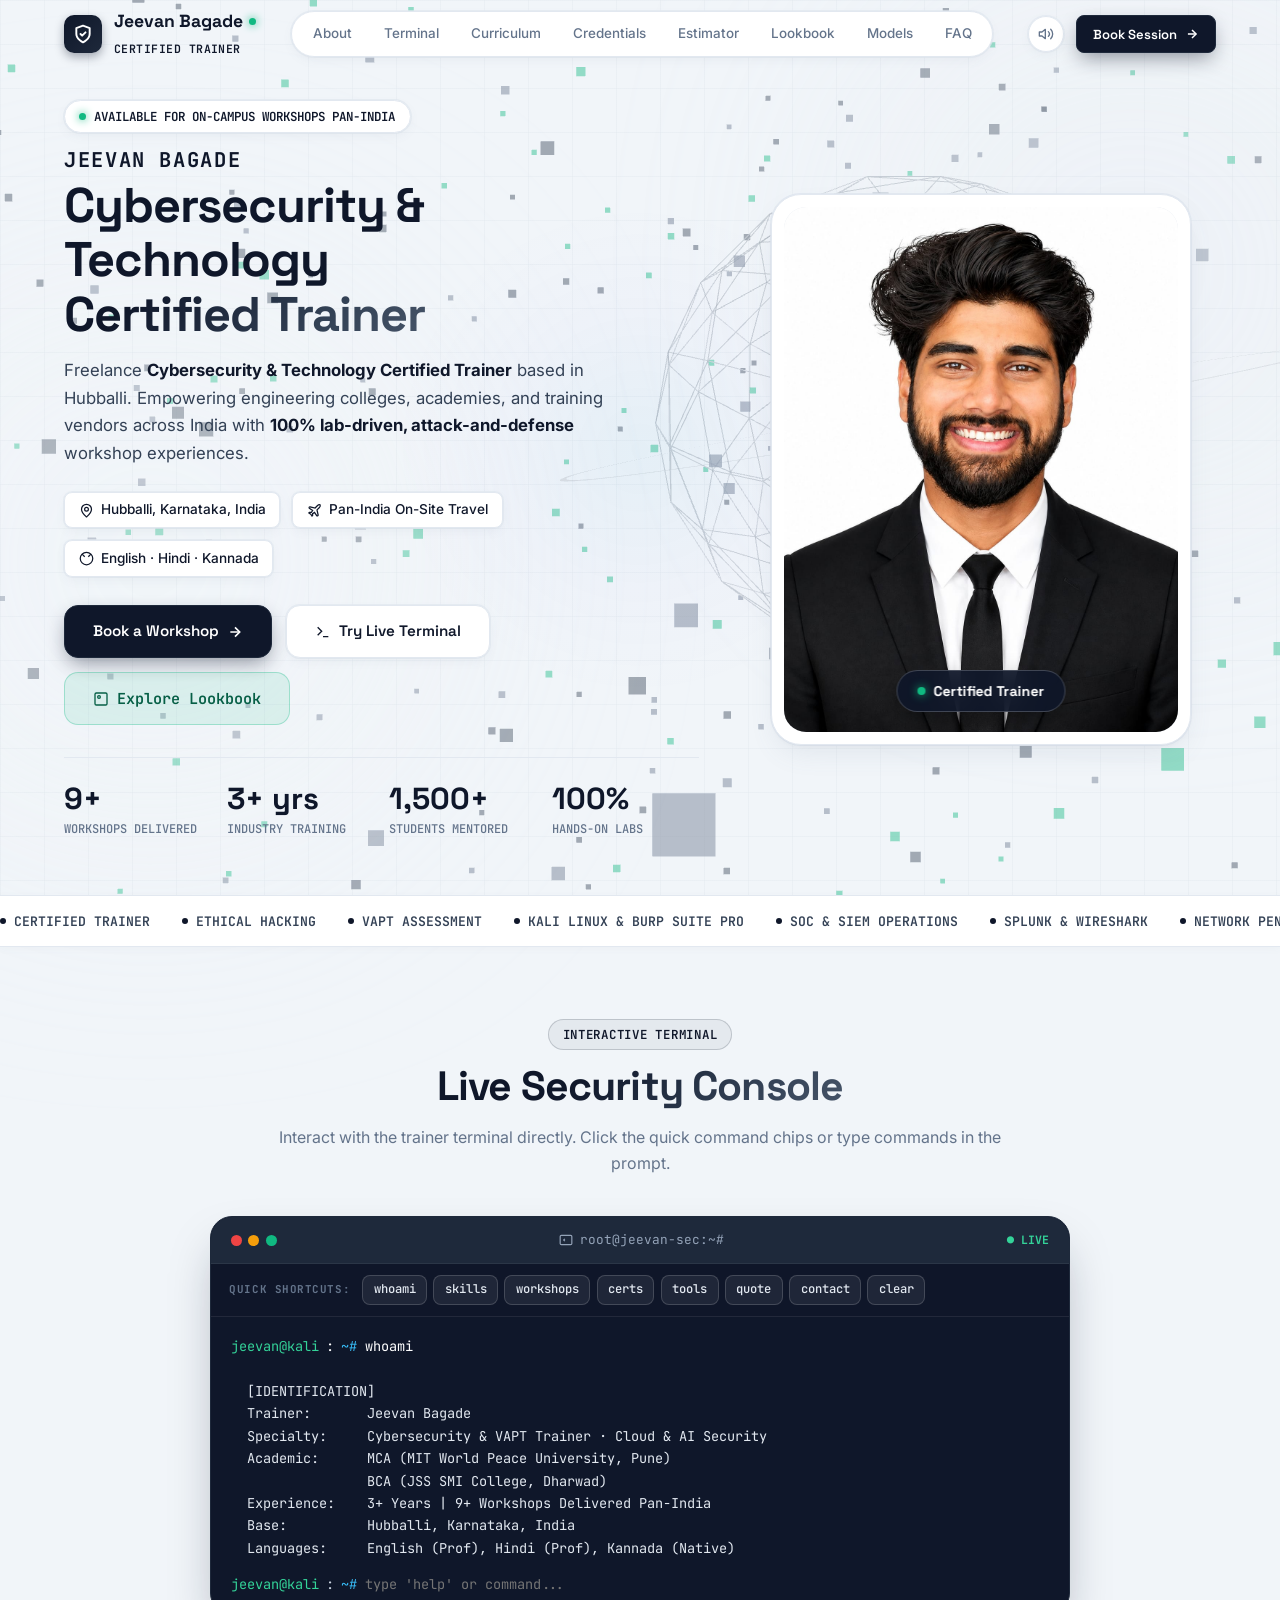
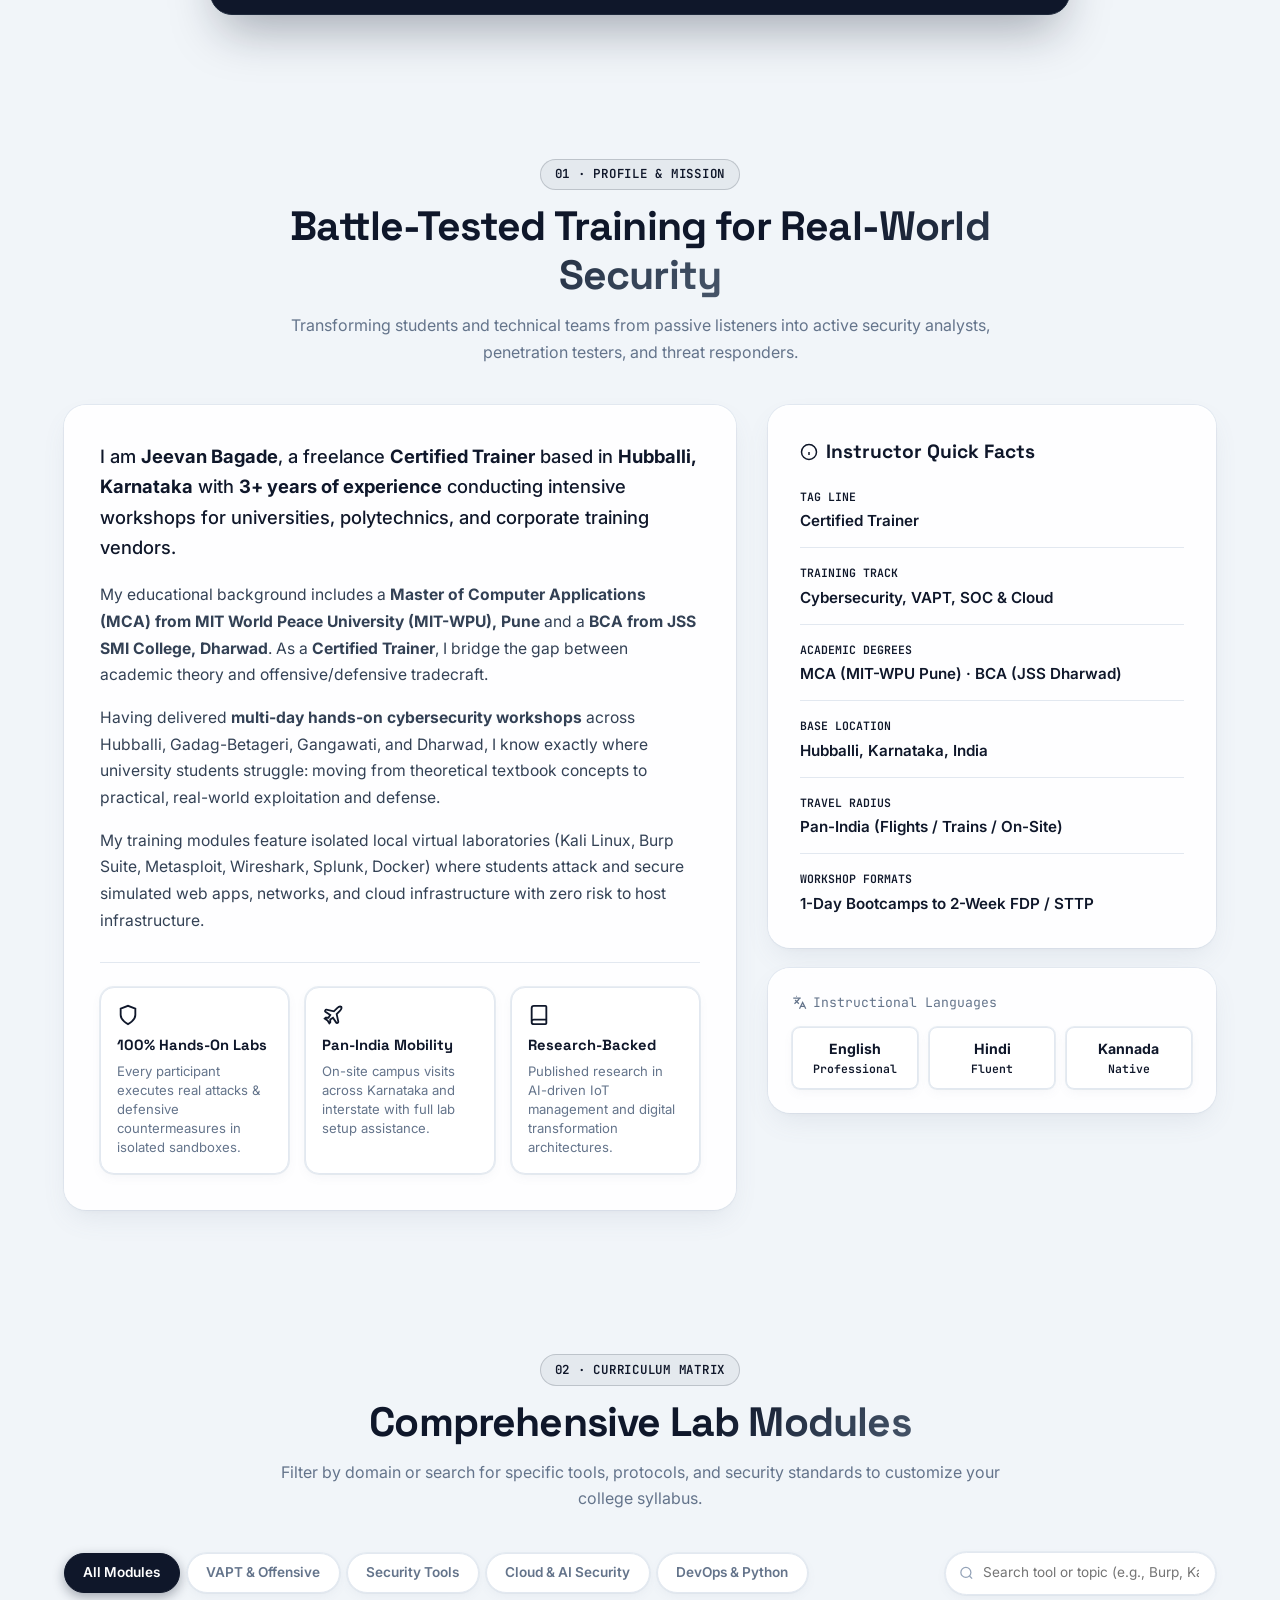
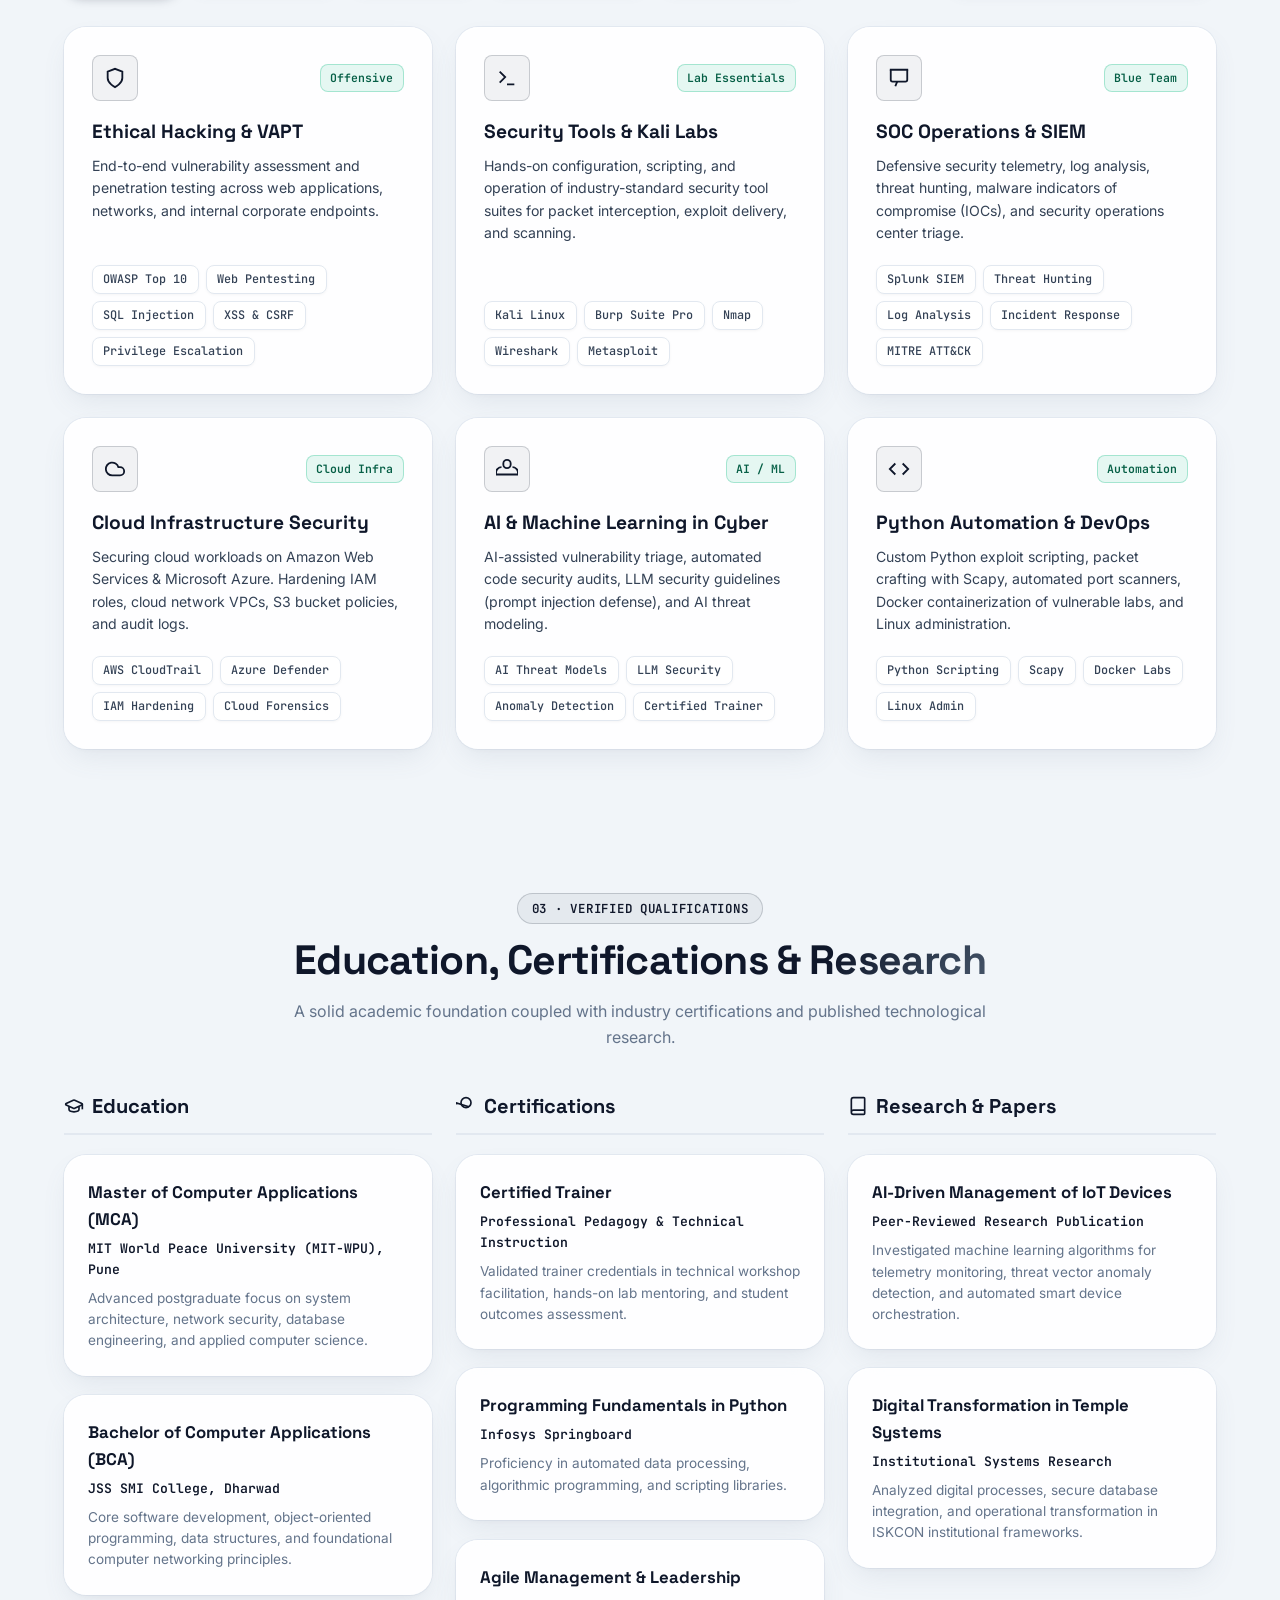
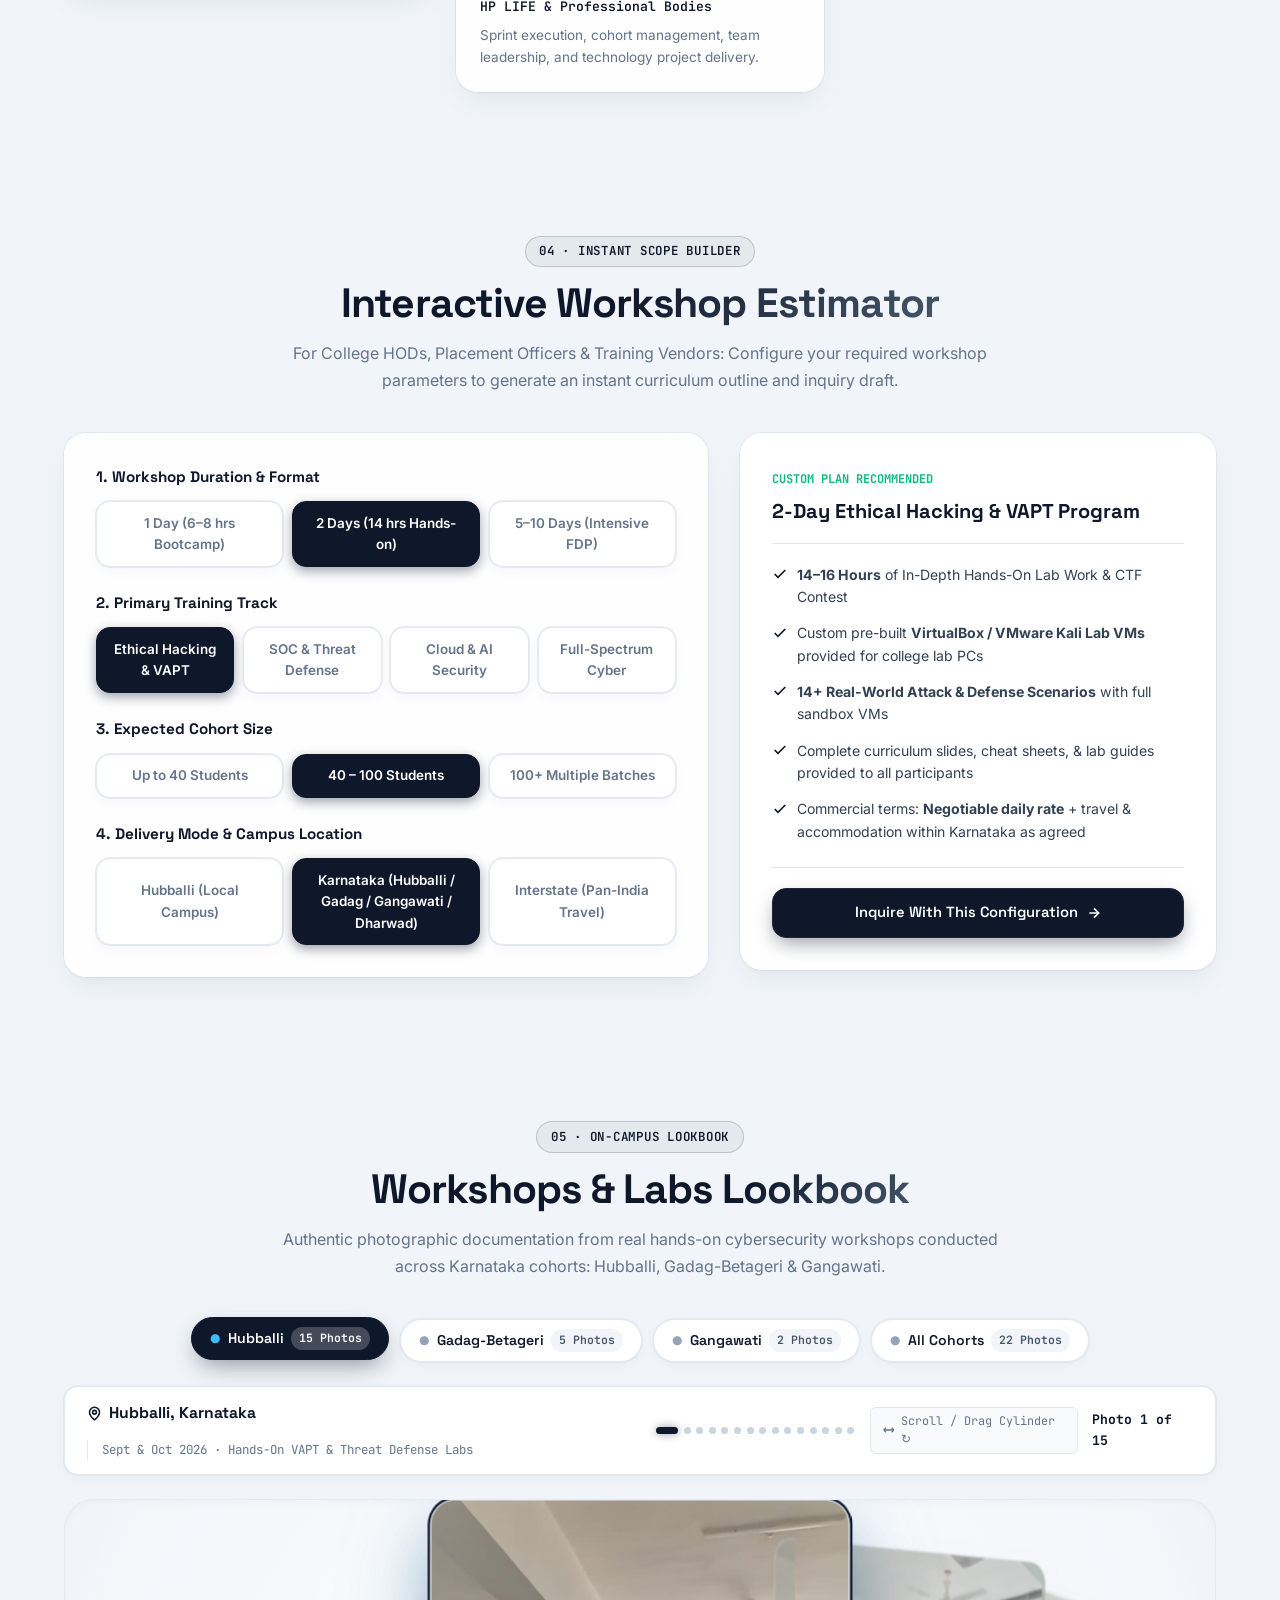
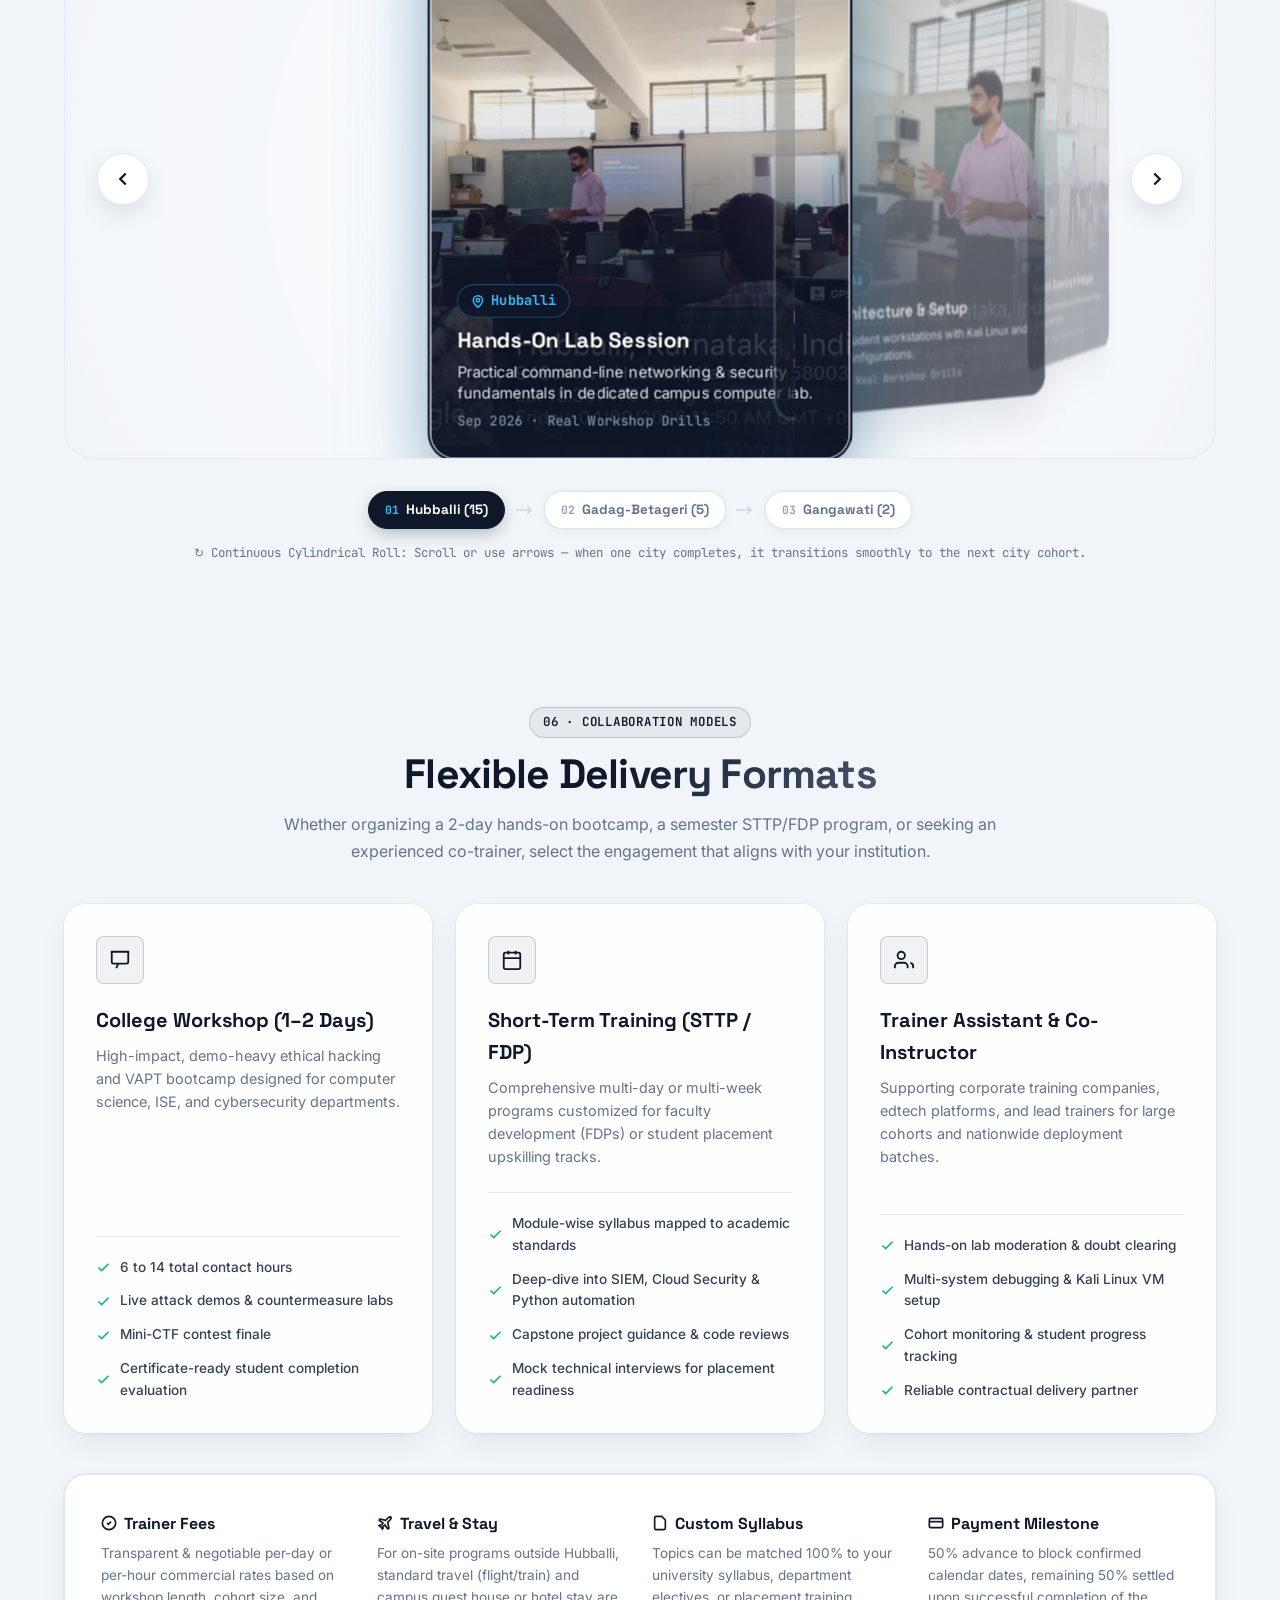
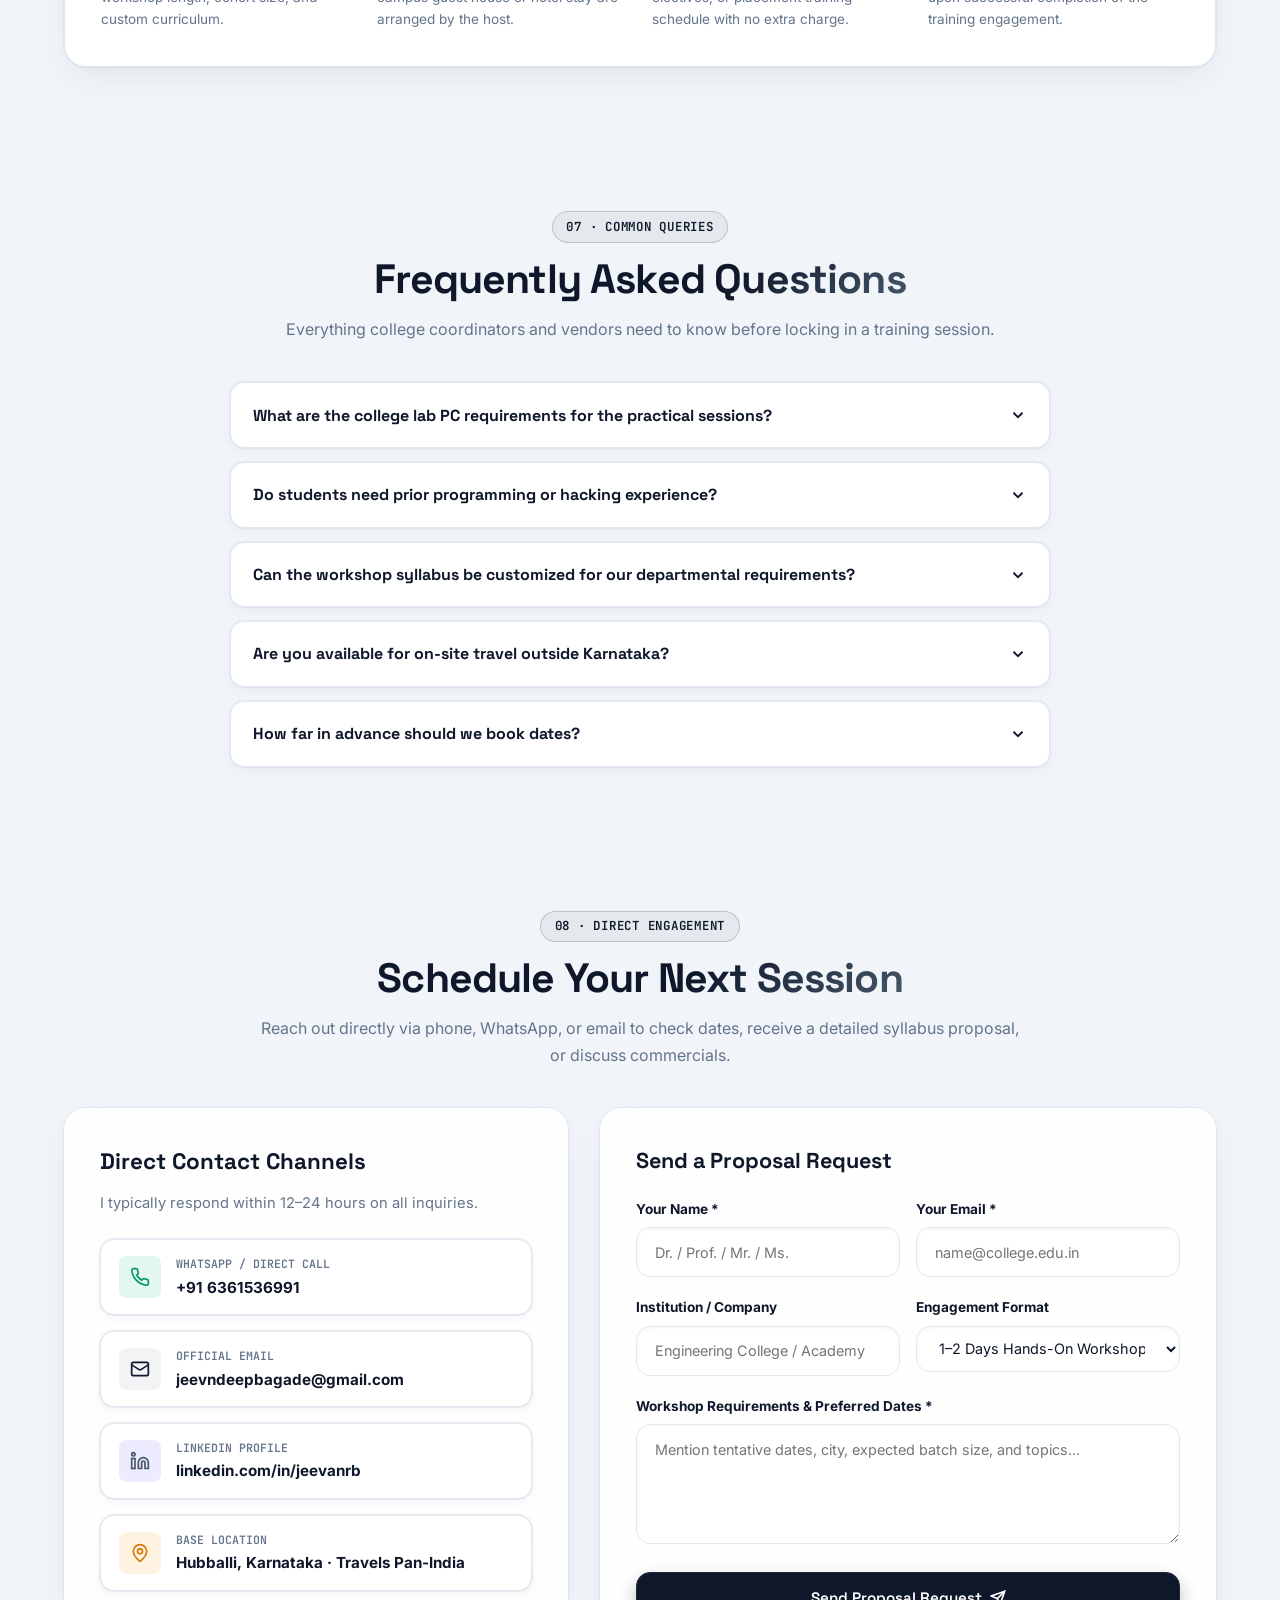
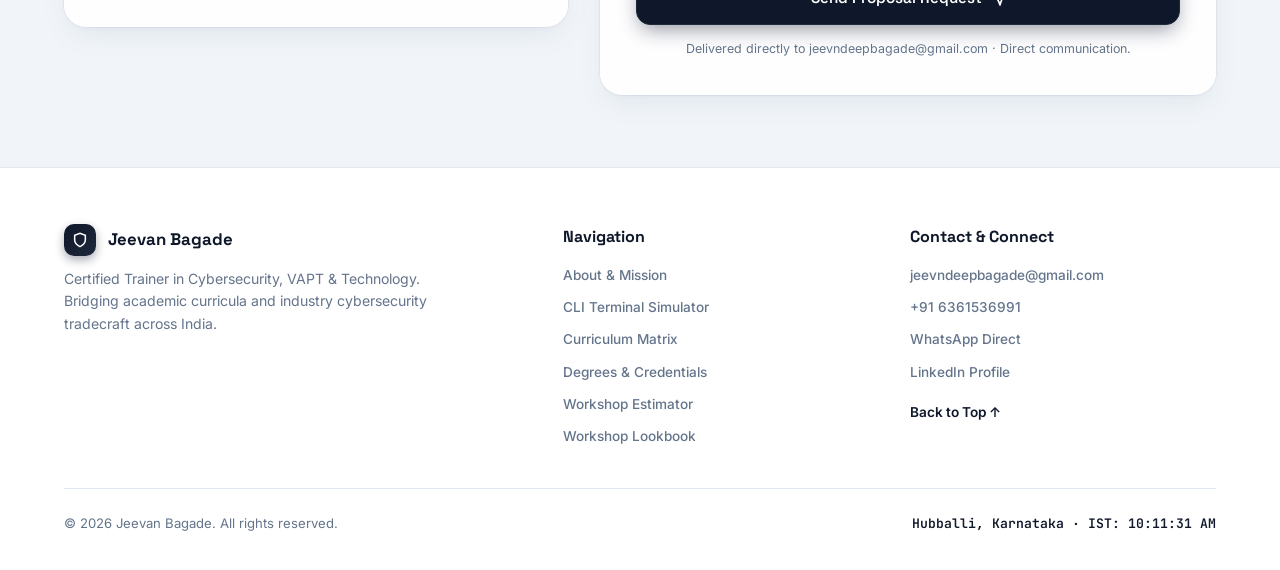
==== commit 1f9b1643: "fix(geo): replace all Mysore occurrences with Hubballi and update LinkedIn URL" ====
--- a/index.html
+++ b/index.html
@@ -6,8 +6,8 @@
   <meta name="color-scheme" content="light">
   <meta name="theme-color" content="#f1f5f9">
 
-  <title>Jeevan Bagade — Certified Trainer | Cybersecurity &amp; Technology | Mysore, Karnataka</title>
-  <meta name="description" content="Jeevan Bagade — Certified Trainer for Cybersecurity, VAPT &amp; Technology based in Mysore, Karnataka. 3+ years experience, 9+ workshops delivered across India.">
+  <title>Jeevan Bagade — Certified Trainer | Cybersecurity &amp; Technology | Hubballi, Karnataka</title>
+  <meta name="description" content="Jeevan Bagade — Certified Trainer for Cybersecurity, VAPT &amp; Technology based in Hubballi, Karnataka. 3+ years experience, 9+ workshops delivered across India.">
 
   <!-- Open Graph / Meta -->
   <meta property="og:type" content="website">
@@ -25,12 +25,12 @@
     "@type": "Person",
     "name": "Jeevan Bagade",
     "jobTitle": "Certified Trainer",
-    "description": "Certified Trainer for Cybersecurity, VAPT & Technology based in Mysore, Karnataka. Delivering hands-on workshops across India.",
+    "description": "Certified Trainer for Cybersecurity, VAPT & Technology based in Hubballi, Karnataka. Delivering hands-on workshops across India.",
     "url": "https://jeevan-bagade-trainer.duckdns.org/",
     "image": "https://jeevan-bagade-trainer.duckdns.org/assets/images/portrait.jpg",
     "address": {
       "@type": "PostalAddress",
-      "addressLocality": "Mysore",
+      "addressLocality": "Hubballi",
       "addressRegion": "Karnataka",
       "addressCountry": "IN"
     },
@@ -45,7 +45,7 @@
       "AI in Cybersecurity"
     ],
     "sameAs": [
-      "https://www.linkedin.com/in/jeevan-bagade"
+      "https://www.linkedin.com/in/jeevanrb?utm_source=share_via&utm_content=profile&utm_medium=member_android"
     ]
   }
   </script>
@@ -186,7 +186,7 @@
           </h1>
 
           <p class="hero-tagline">
-            Freelance <strong>Cybersecurity &amp; Technology Certified Trainer</strong> based in Mysore. 
+            Freelance <strong>Cybersecurity &amp; Technology Certified Trainer</strong> based in Hubballi. 
             Empowering engineering colleges, academies, and training vendors across India with 
             <strong>100% lab-driven, attack-and-defense</strong> workshop experiences.
           </p>
@@ -194,7 +194,7 @@
           <div class="hero-meta-strip">
             <div class="hero-meta-item">
               <svg width="15" height="15" viewBox="0 0 24 24" fill="none" stroke="currentColor" stroke-width="2"><path d="M20 10c0 4.99-5.54 10.19-7.4 11.8a1 1 0 0 1-1.2 0C9.54 20.19 4 14.99 4 10a8 8 0 0 1 16 0Z"/><circle cx="12" cy="10" r="3"/></svg>
-              <span>Mysore, Karnataka, India</span>
+              <span>Hubballi, Karnataka, India</span>
             </div>
             <div class="hero-meta-item">
               <svg width="15" height="15" viewBox="0 0 24 24" fill="none" stroke="currentColor" stroke-width="2"><path d="M17.8 19.2 16 11l3.5-3.5C21 6 21.5 4 21 3c-1-.5-3 0-4.5 1.5L13 8 4.8 6.2c-.5-.1-.9.1-1.1.5l-.3.5c-.2.5-.1 1 .3 1.3L9 12l-2 3H4l-1 1 3 2 2 3 1-1v-3l3-2 3.5 5.3c.3.4.8.5 1.3.3l.5-.2c.4-.3.6-.7.5-1.2Z"/></svg>
@@ -365,7 +365,7 @@
         <div class="about-grid">
           <article class="clay-card about-card-main clay-card-interactive">
             <p class="about-lead">
-              I am <strong>Jeevan Bagade</strong>, a freelance <strong>Certified Trainer</strong> based in <strong>Mysore, Karnataka</strong> with <strong>3+ years of experience</strong> conducting intensive workshops for universities, polytechnics, and corporate training vendors.
+              I am <strong>Jeevan Bagade</strong>, a freelance <strong>Certified Trainer</strong> based in <strong>Hubballi, Karnataka</strong> with <strong>3+ years of experience</strong> conducting intensive workshops for universities, polytechnics, and corporate training vendors.
             </p>
 
             <div class="about-body">
@@ -373,7 +373,7 @@
                 My educational background includes a <strong>Master of Computer Applications (MCA) from MIT World Peace University (MIT-WPU), Pune</strong> and a <strong>BCA from JSS SMI College, Dharwad</strong>. As a <strong>Certified Trainer</strong>, I bridge the gap between academic theory and offensive/defensive tradecraft.
               </p>
               <p>
-                Having delivered <strong>multi-day hands-on cybersecurity workshops</strong> across Hubballi, Gadag-Betageri, Gangawati, Dharwad, and Mysore, I know exactly where university students struggle: moving from theoretical textbook concepts to practical, real-world exploitation and defense.
+                Having delivered <strong>multi-day hands-on cybersecurity workshops</strong> across Hubballi, Gadag-Betageri, Gangawati, and Dharwad, I know exactly where university students struggle: moving from theoretical textbook concepts to practical, real-world exploitation and defense.
               </p>
               <p>
                 My training modules feature isolated local virtual laboratories (Kali Linux, Burp Suite, Metasploit, Wireshark, Splunk, Docker) where students attack and secure simulated web apps, networks, and cloud infrastructure with zero risk to host infrastructure.
@@ -425,7 +425,7 @@
                 </div>
                 <div class="fact-row">
                   <span class="fact-label">Base Location</span>
-                  <span class="fact-value">Mysore, Karnataka, India</span>
+                  <span class="fact-value">Hubballi, Karnataka, India</span>
                 </div>
                 <div class="fact-row">
                   <span class="fact-label">Travel Radius</span>
@@ -745,8 +745,8 @@
             <div class="calc-group">
               <label class="calc-label">4. Delivery Mode &amp; Campus Location</label>
               <div class="calc-btn-group" id="opt-location">
-                <button class="calc-choice-btn" type="button" data-val="local">Mysore (Local Campus)</button>
-                <button class="calc-choice-btn selected" type="button" data-val="state">Karnataka (Hubballi / Gadag / Gangawati / Mysore)</button>
+                <button class="calc-choice-btn" type="button" data-val="local">Hubballi (Local Campus)</button>
+                <button class="calc-choice-btn selected" type="button" data-val="state">Karnataka (Hubballi / Gadag / Gangawati / Dharwad)</button>
                 <button class="calc-choice-btn" type="button" data-val="interstate">Interstate (Pan-India Travel)</button>
               </div>
             </div>
@@ -804,14 +804,14 @@
             Workshops &amp; Labs <span class="gradient-text">Lookbook</span>
           </h2>
           <p class="section-desc">
-            Authentic photographic documentation from real hands-on cybersecurity workshops conducted across Karnataka cohorts: Hubballi, Gadag-Betageri, Gangawati &amp; Mysore.
+            Authentic photographic documentation from real hands-on cybersecurity workshops conducted across Karnataka cohorts: Hubballi, Gadag-Betageri &amp; Gangawati.
           </p>
         </header>
 
         <!-- Real City Filter Tabs with Verified Photo Counts -->
         <div class="lookbook-city-tabs" id="lookbook-city-tabs" role="tablist">
           <button class="lookbook-tab active" type="button" data-city="hubballi" role="tab" aria-selected="true">
-            <span class="tab-indicator">●</span> Hubballi <span class="tab-badge">11 Photos</span>
+            <span class="tab-indicator">●</span> Hubballi <span class="tab-badge">15 Photos</span>
           </button>
           <button class="lookbook-tab" type="button" data-city="gadag" role="tab" aria-selected="false">
             <span class="tab-indicator">●</span> Gadag-Betageri <span class="tab-badge">5 Photos</span>
@@ -819,9 +819,6 @@
           <button class="lookbook-tab" type="button" data-city="gangawati" role="tab" aria-selected="false">
             <span class="tab-indicator">●</span> Gangawati <span class="tab-badge">2 Photos</span>
           </button>
-          <button class="lookbook-tab" type="button" data-city="mysore" role="tab" aria-selected="false">
-            <span class="tab-indicator">●</span> Mysore <span class="tab-badge">4 Photos</span>
-          </button>
           <button class="lookbook-tab" type="button" data-city="all" role="tab" aria-selected="false">
             <span class="tab-indicator">●</span> All Cohorts <span class="tab-badge">22 Photos</span>
           </button>
@@ -848,7 +845,7 @@
               <svg width="14" height="14" viewBox="0 0 24 24" fill="none" stroke="currentColor" stroke-width="2"><path d="M7 16l-4-4m0 0l4-4m-4 4h18"/><path d="M17 8l4 4m0 0l-4 4m4-4H3"/></svg>
               Scroll / Drag Cylinder ↻
             </span>
-            <span class="hud-counter" id="lb-counter">Photo 1 of 11</span>
+            <span class="hud-counter" id="lb-counter">Photo 1 of 15</span>
           </div>
         </div>
 
@@ -875,7 +872,7 @@
           <div class="pipeline-track">
             <button class="pipeline-step active" type="button" data-pipeline-city="hubballi">
               <span class="step-num">01</span>
-              <span class="step-name">Hubballi (11)</span>
+              <span class="step-name">Hubballi (15)</span>
             </button>
             <div class="pipeline-connector">
               <svg width="18" height="12" viewBox="0 0 24 12" fill="none" stroke="currentColor" stroke-width="2"><path d="M0 6h20M15 1l5 5-5 5"/></svg>
@@ -890,13 +887,6 @@
             <button class="pipeline-step" type="button" data-pipeline-city="gangawati">
               <span class="step-num">03</span>
               <span class="step-name">Gangawati (2)</span>
-            </button>
-            <div class="pipeline-connector">
-              <svg width="18" height="12" viewBox="0 0 24 12" fill="none" stroke="currentColor" stroke-width="2"><path d="M0 6h20M15 1l5 5-5 5"/></svg>
-            </div>
-            <button class="pipeline-step" type="button" data-pipeline-city="mysore">
-              <span class="step-num">04</span>
-              <span class="step-name">Mysore (4)</span>
             </button>
           </div>
           <p class="pipeline-hint">
@@ -1008,7 +998,7 @@
                 <svg width="16" height="16" viewBox="0 0 24 24" fill="none" stroke="currentColor" stroke-width="2.5"><path d="M17.8 19.2 16 11l3.5-3.5C21 6 21.5 4 21 3c-1-.5-3 0-4.5 1.5L13 8 4.8 6.2c-.5-.1-.9.1-1.1.5l-.3.5c-.2.5-.1 1 .3 1.3L9 12l-2 3H4l-1 1 3 2 2 3 1-1v-3l3-2 3.5 5.3c.3.4.8.5 1.3.3l.5-.2c.4-.3.6-.7.5-1.2Z"/></svg>
                 Travel &amp; Stay
               </h4>
-              <p>For on-site programs outside Mysore, standard travel (flight/train) and campus guest house or hotel stay are arranged by the host.</p>
+              <p>For on-site programs outside Hubballi, standard travel (flight/train) and campus guest house or hotel stay are arranged by the host.</p>
             </div>
             <div class="term-block">
               <h4>
@@ -1080,7 +1070,7 @@
               <svg class="faq-icon-arrow" width="18" height="18" viewBox="0 0 24 24" fill="none" stroke="currentColor" stroke-width="2.5"><polyline points="6 9 12 15 18 9"></polyline></svg>
             </button>
             <div class="faq-answer">
-              <p>Yes. I frequently travel for on-campus workshops (key locations include Hubballi, Gadag-Betageri, Gangawati, Dharwad, and Mysore). Travel, accommodation, and food terms are mutually agreed upon ahead of booking.</p>
+              <p>Yes. I frequently travel for on-campus workshops (key locations include Hubballi, Gadag-Betageri, Gangawati, and Dharwad). Travel, accommodation, and food terms are mutually agreed upon ahead of booking.</p>
             </div>
           </div>
 
@@ -1140,13 +1130,13 @@
               </a>
 
               <!-- LinkedIn -->
-              <a class="channel-link" href="https://www.linkedin.com/in/jeevan-bagade" target="_blank" rel="noopener">
+              <a class="channel-link" href="https://www.linkedin.com/in/jeevanrb?utm_source=share_via&utm_content=profile&utm_medium=member_android" target="_blank" rel="noopener">
                 <div class="channel-icon" style="background: rgba(99, 102, 241, 0.12); color: var(--accent-purple);">
                   <svg width="20" height="20" viewBox="0 0 24 24" fill="none" stroke="currentColor" stroke-width="2"><path d="M16 8a6 6 0 0 1 6 6v7h-4v-7a2 2 0 0 0-2-2 2 2 0 0 0-2 2v7h-4v-7a6 6 0 0 1 6-6Z"/><rect width="4" height="12" x="2" y="9"/><circle cx="4" cy="4" r="2"/></svg>
                 </div>
                 <div class="channel-meta">
                   <span class="channel-label">LinkedIn Profile</span>
-                  <span class="channel-val">linkedin.com/in/jeevan-bagade</span>
+                  <span class="channel-val">linkedin.com/in/jeevanrb</span>
                 </div>
               </a>
 
@@ -1157,7 +1147,7 @@
                 </div>
                 <div class="channel-meta">
                   <span class="channel-label">Base Location</span>
-                  <span class="channel-val">Mysore, Karnataka · Travels Pan-India</span>
+                  <span class="channel-val">Hubballi, Karnataka · Travels Pan-India</span>
                 </div>
               </div>
             </div>
@@ -1248,7 +1238,7 @@
             <a href="mailto:jeevndeepbagade@gmail.com">jeevndeepbagade@gmail.com</a>
             <a href="tel:+916361536991">+91 6361536991</a>
             <a href="https://wa.me/916361536991" target="_blank" rel="noopener">WhatsApp Direct</a>
-            <a href="https://www.linkedin.com/in/jeevan-bagade" target="_blank" rel="noopener">LinkedIn Profile</a>
+            <a href="https://www.linkedin.com/in/jeevanrb?utm_source=share_via&utm_content=profile&utm_medium=member_android" target="_blank" rel="noopener">LinkedIn Profile</a>
             <a href="#top" style="color: var(--primary); margin-top: 0.5rem; display: flex; align-items: center; gap: 0.35rem; font-weight: 600;">
               Back to Top ↑
             </a>
@@ -1261,7 +1251,7 @@
           © <span id="copyright-year">2026</span> Jeevan Bagade. All rights reserved.
         </div>
         <div class="footer-ist-clock" id="ist-clock">
-          Mysore, India · IST: Loading...
+          Hubballi, India · IST: Loading...
         </div>
       </div>
     </div>
